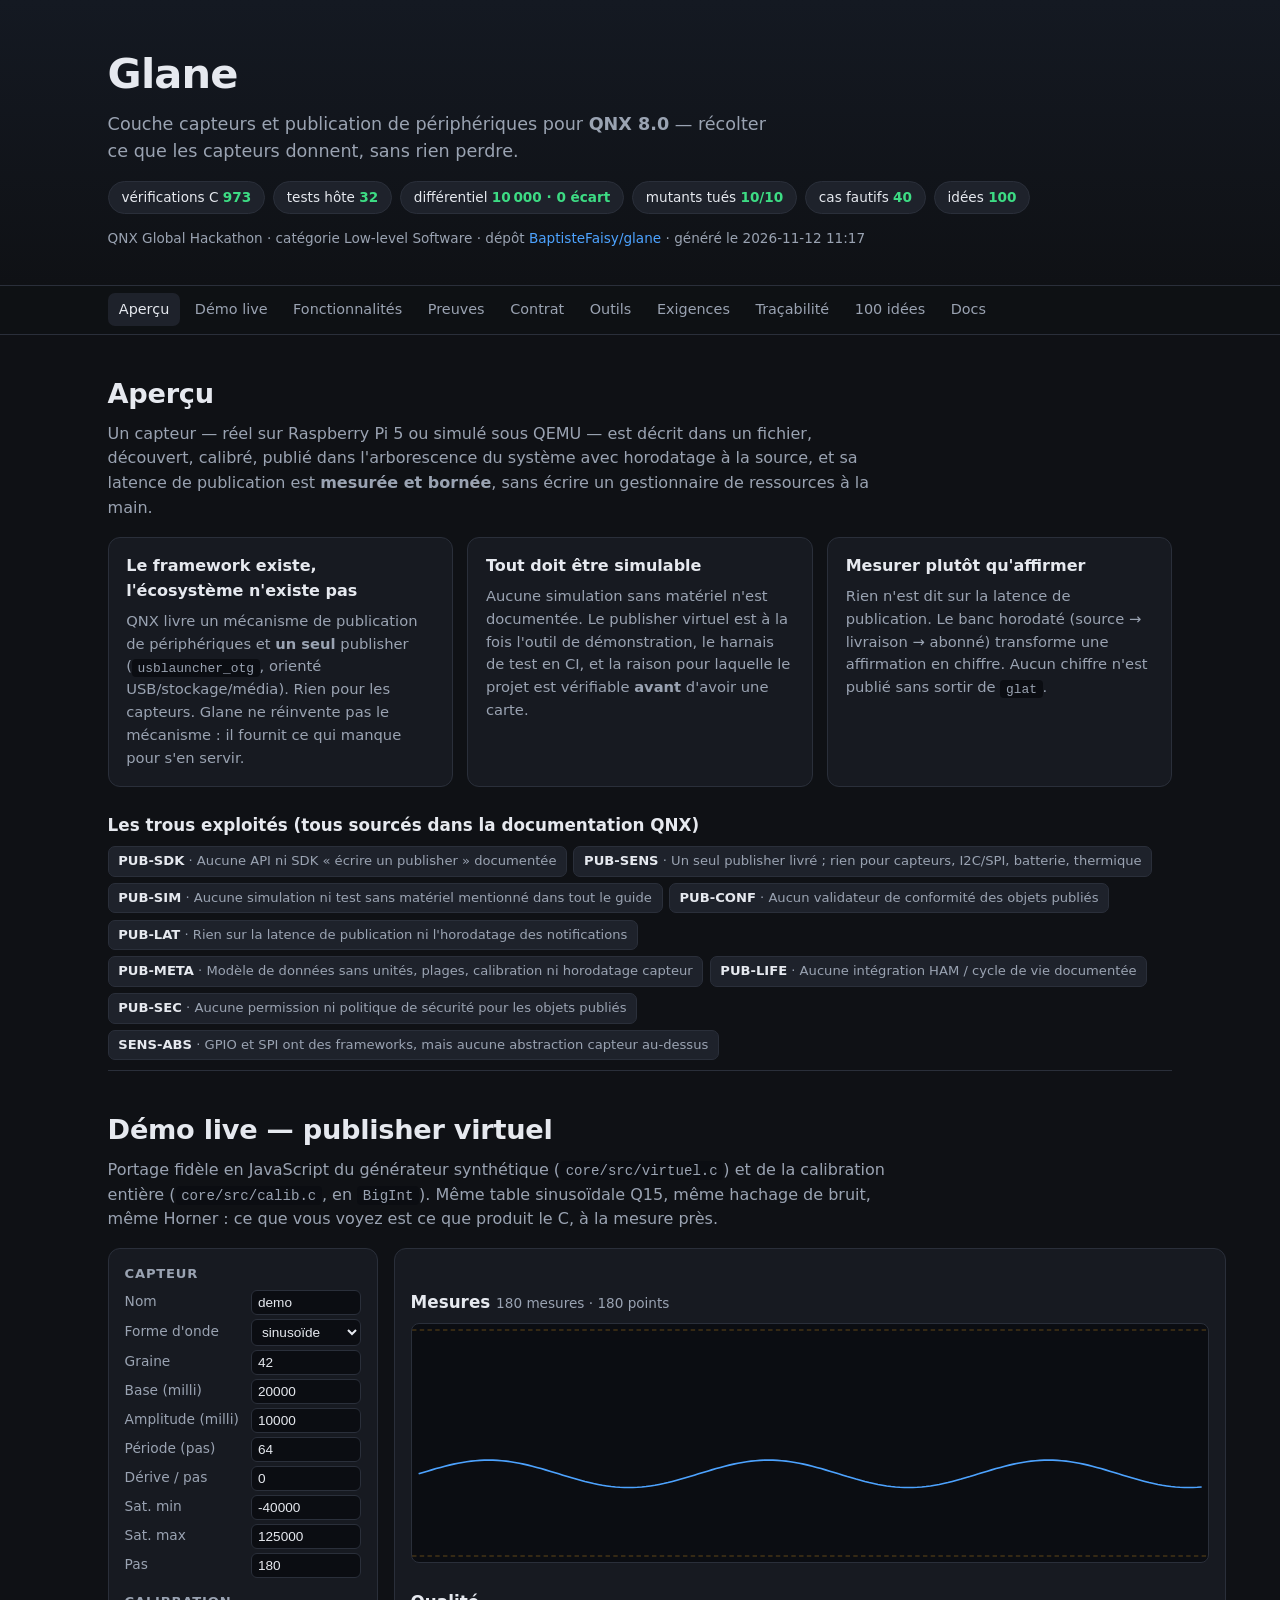
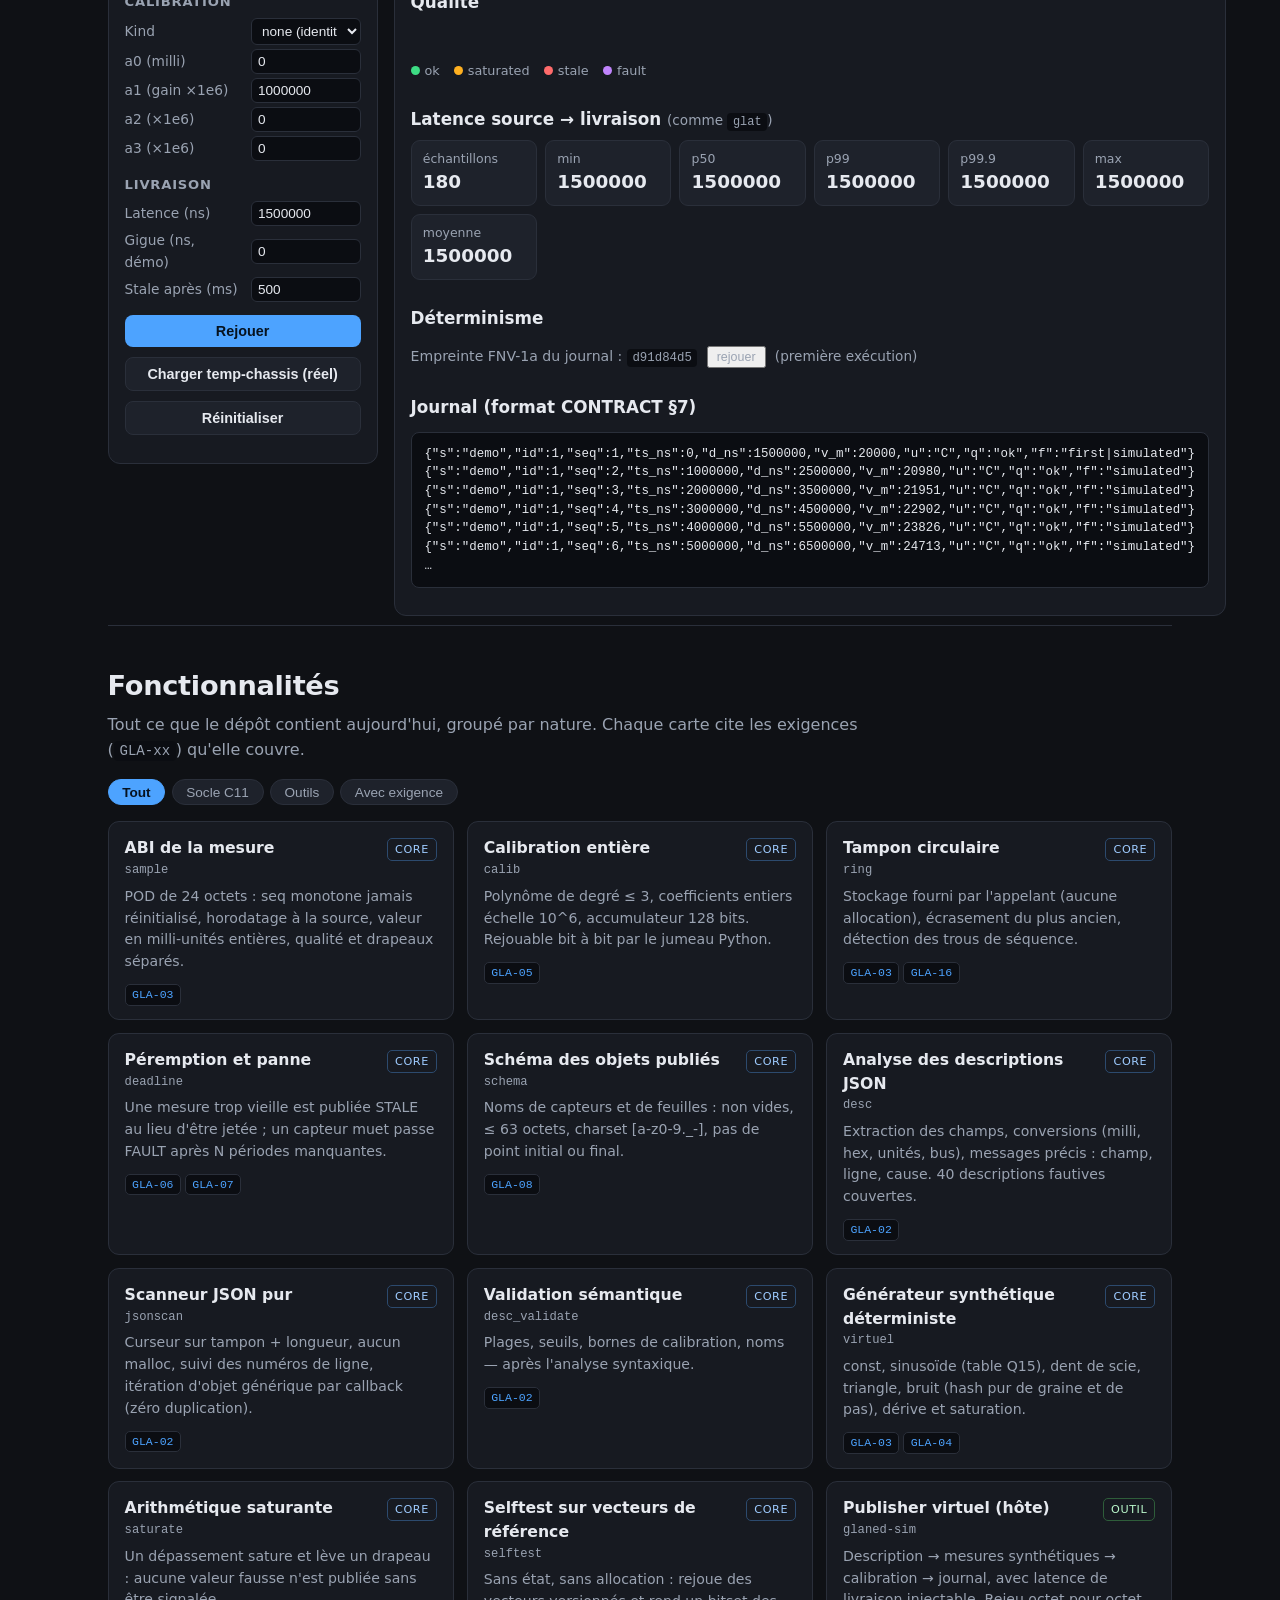
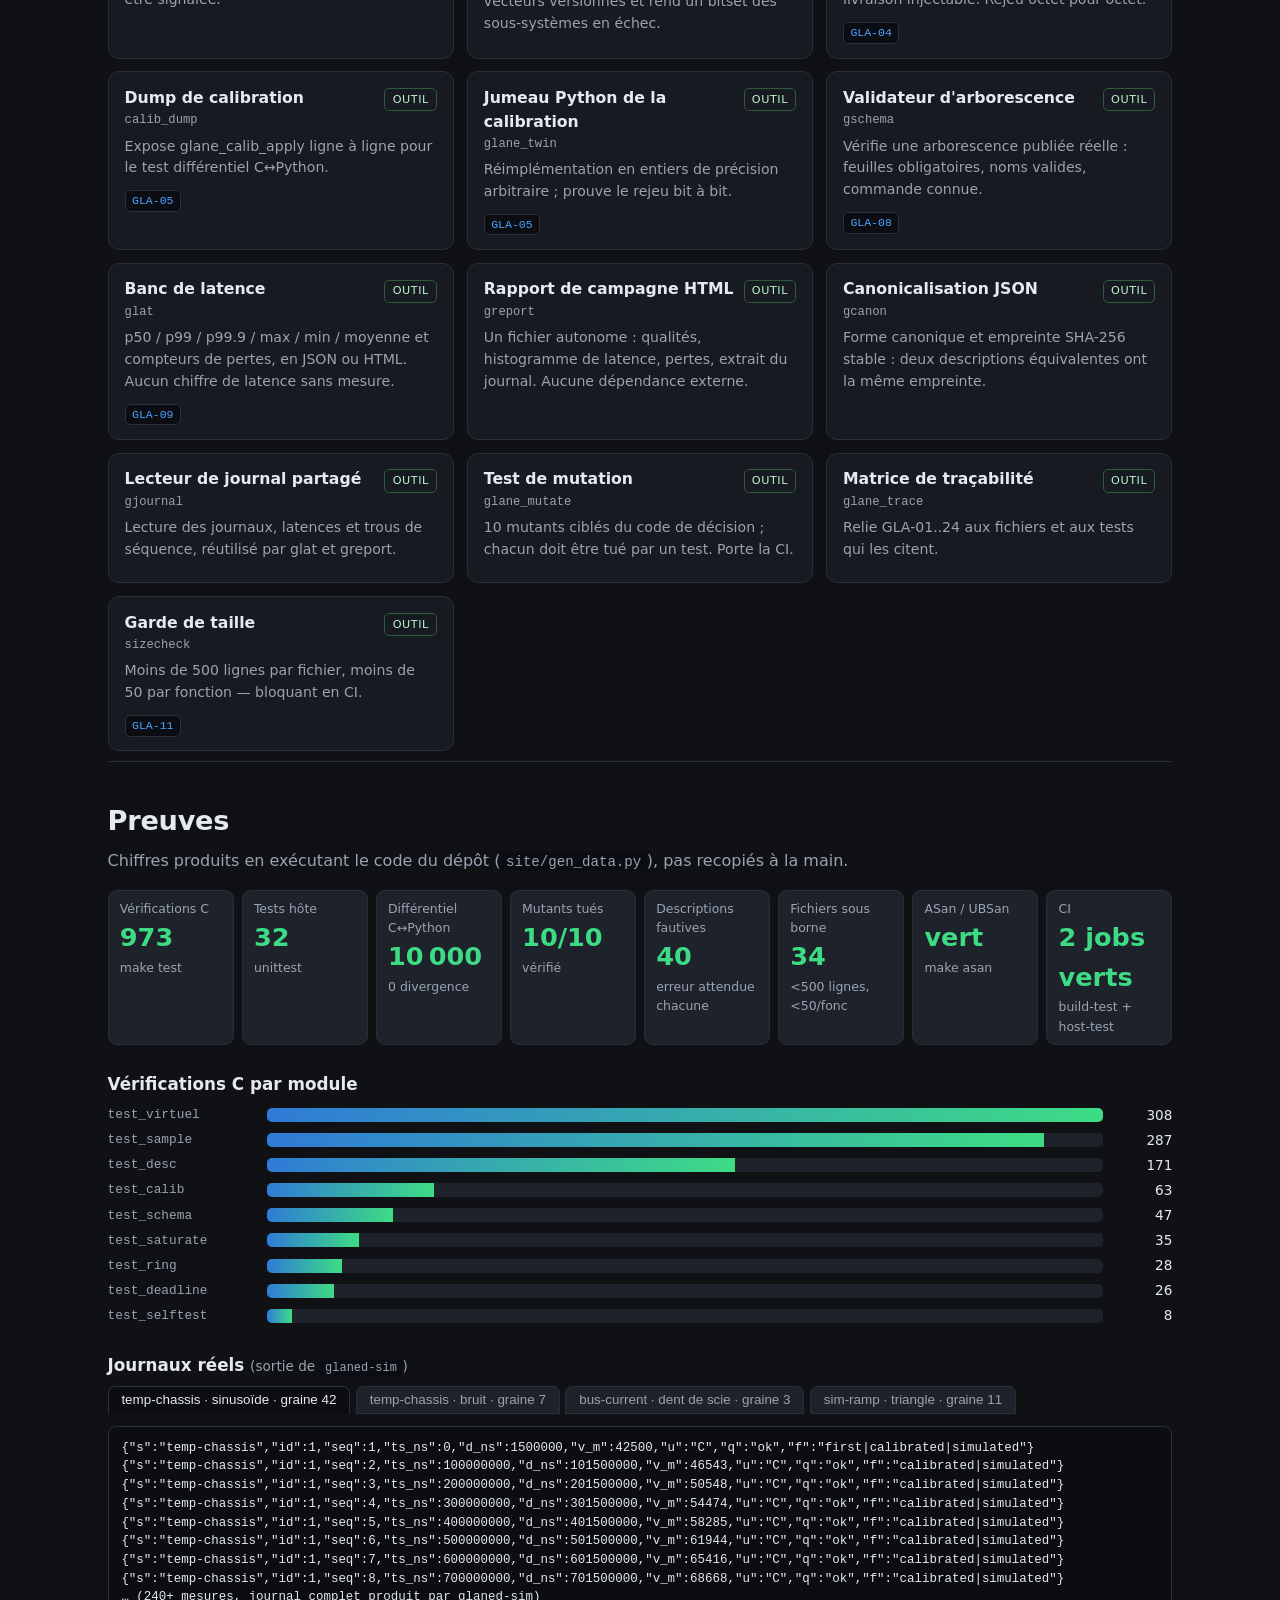
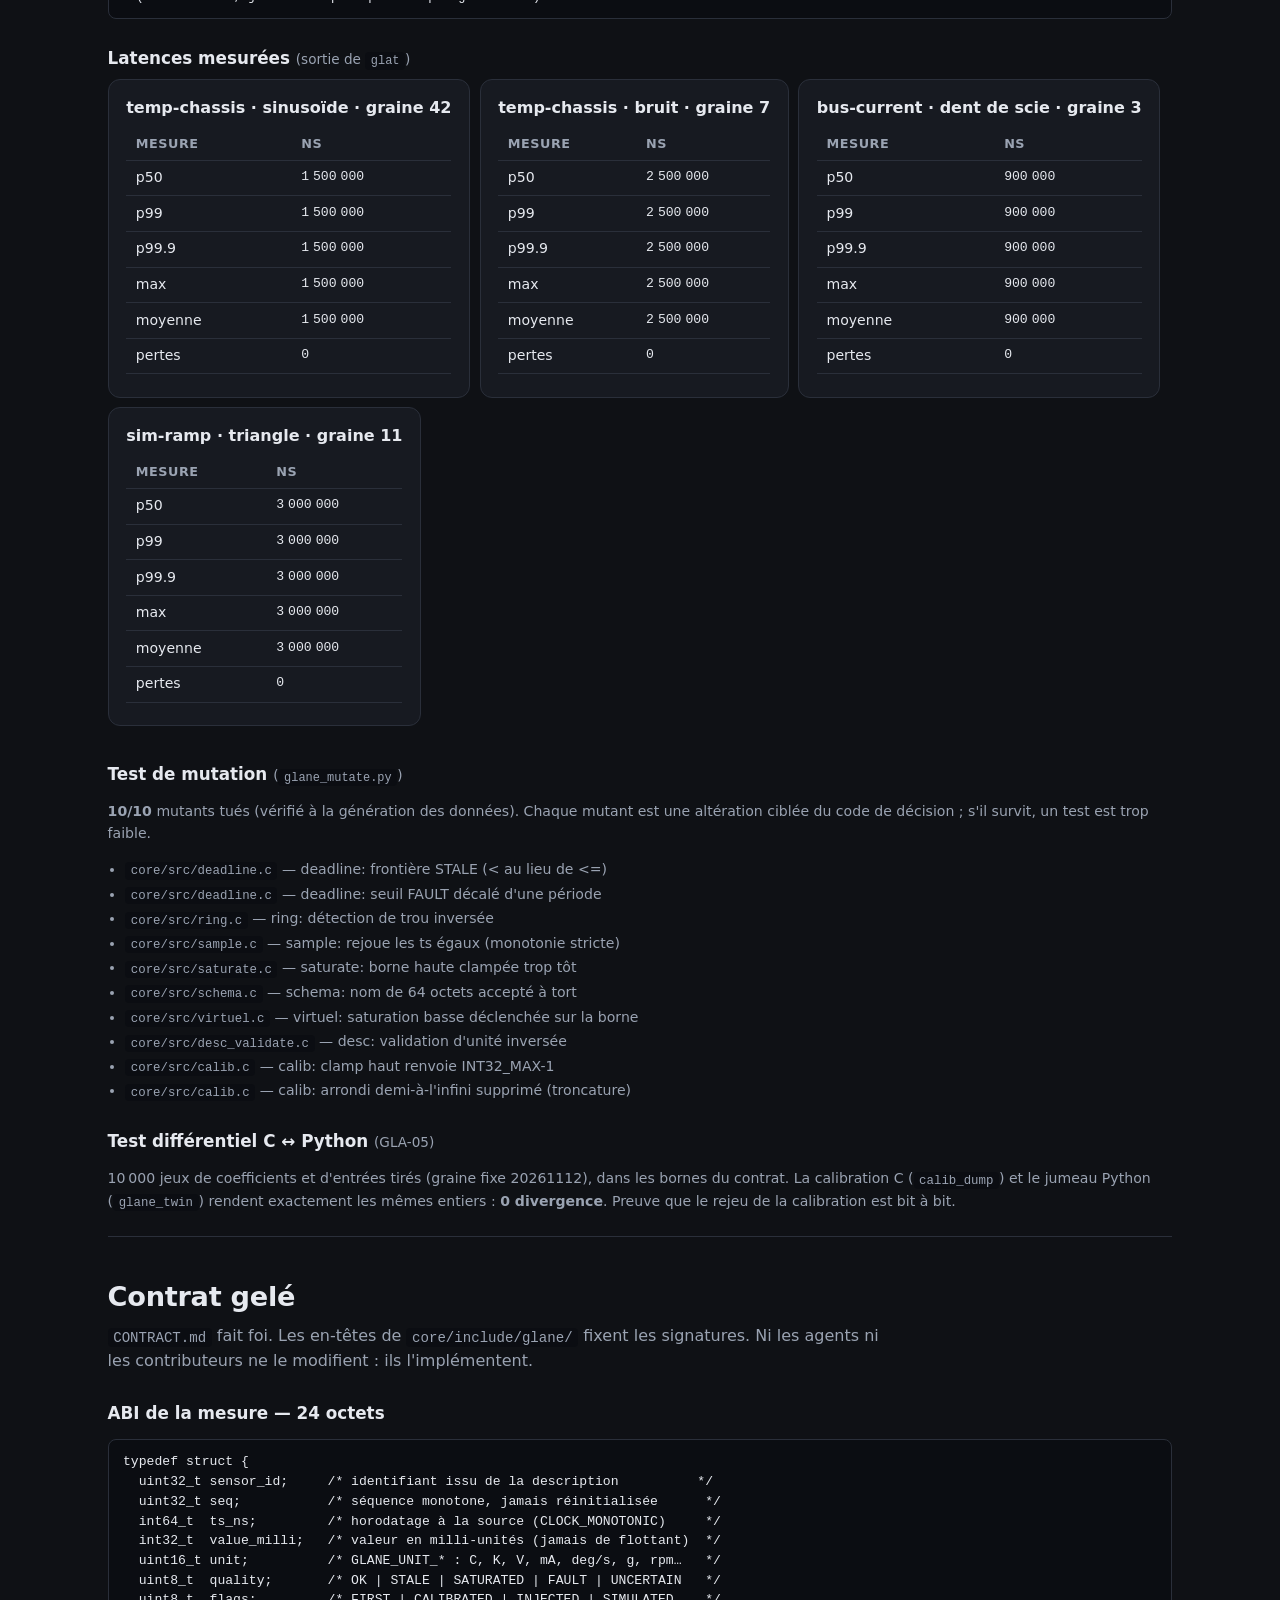
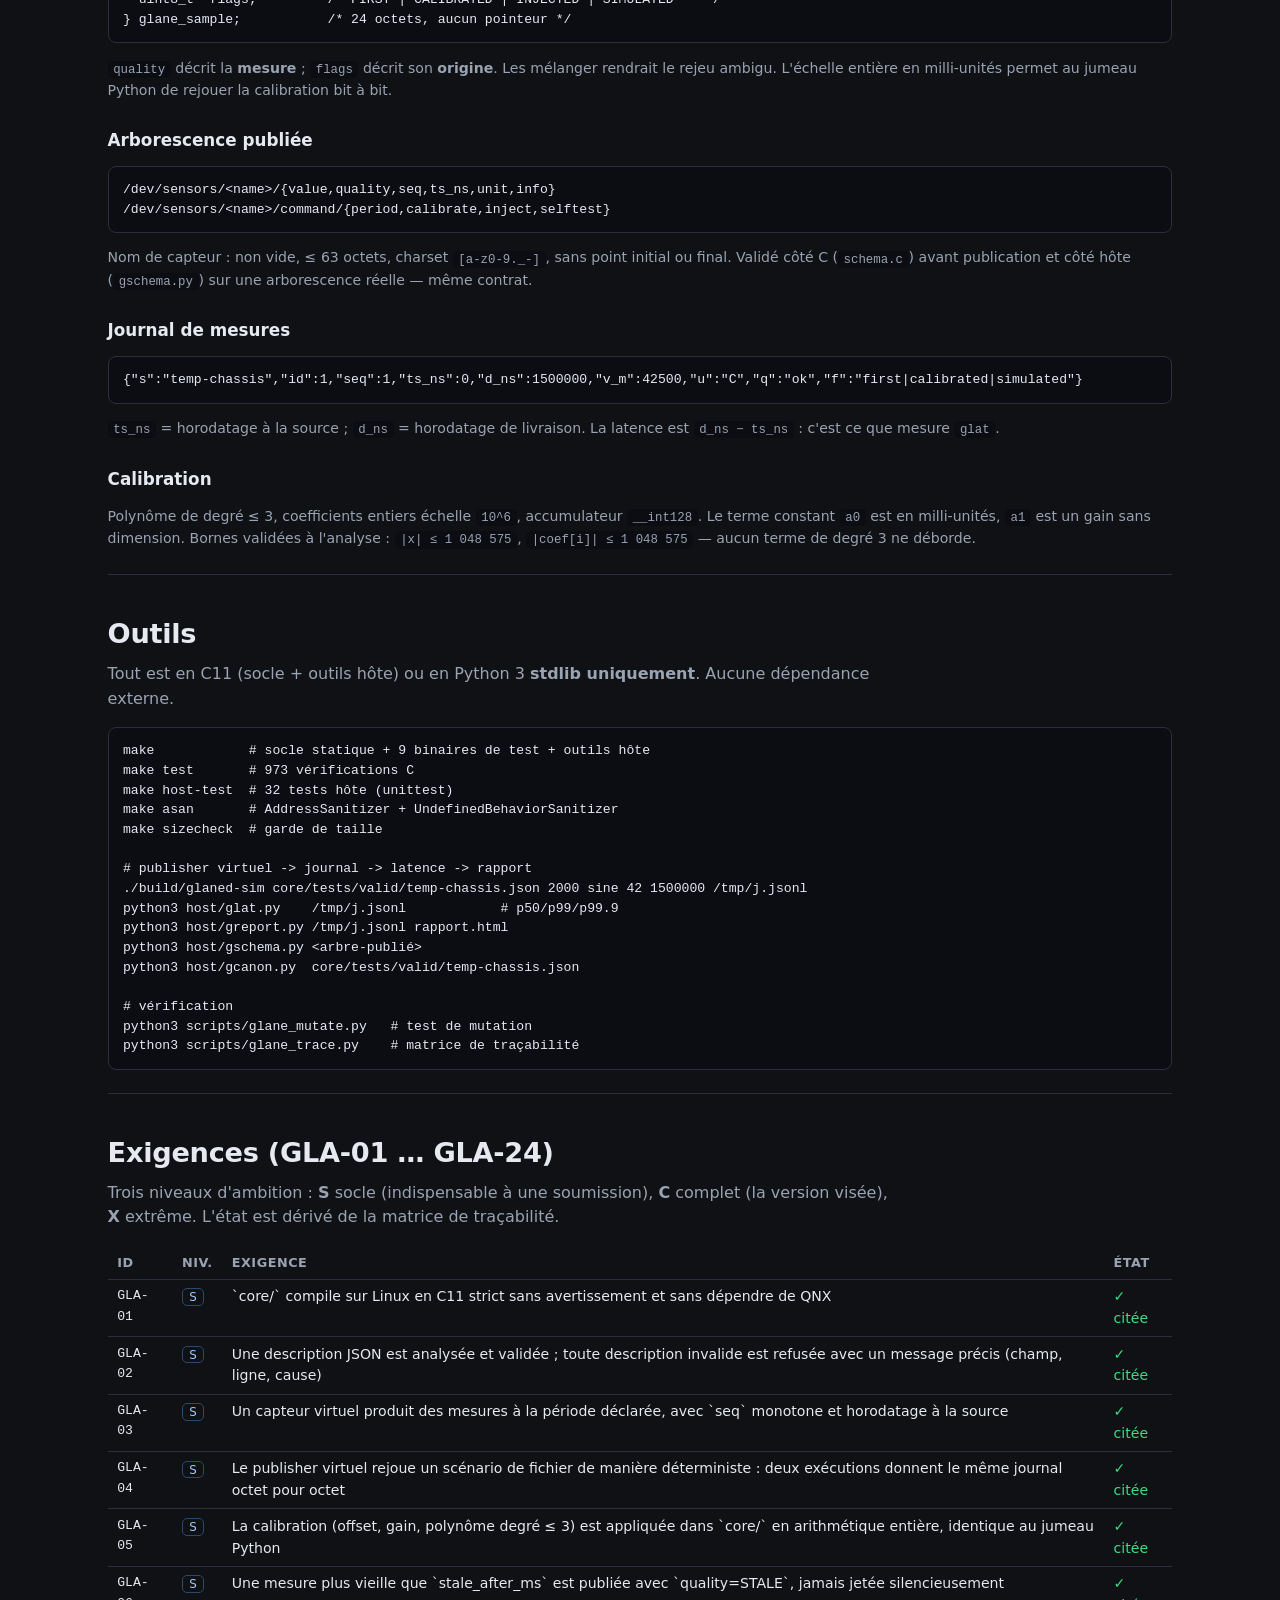
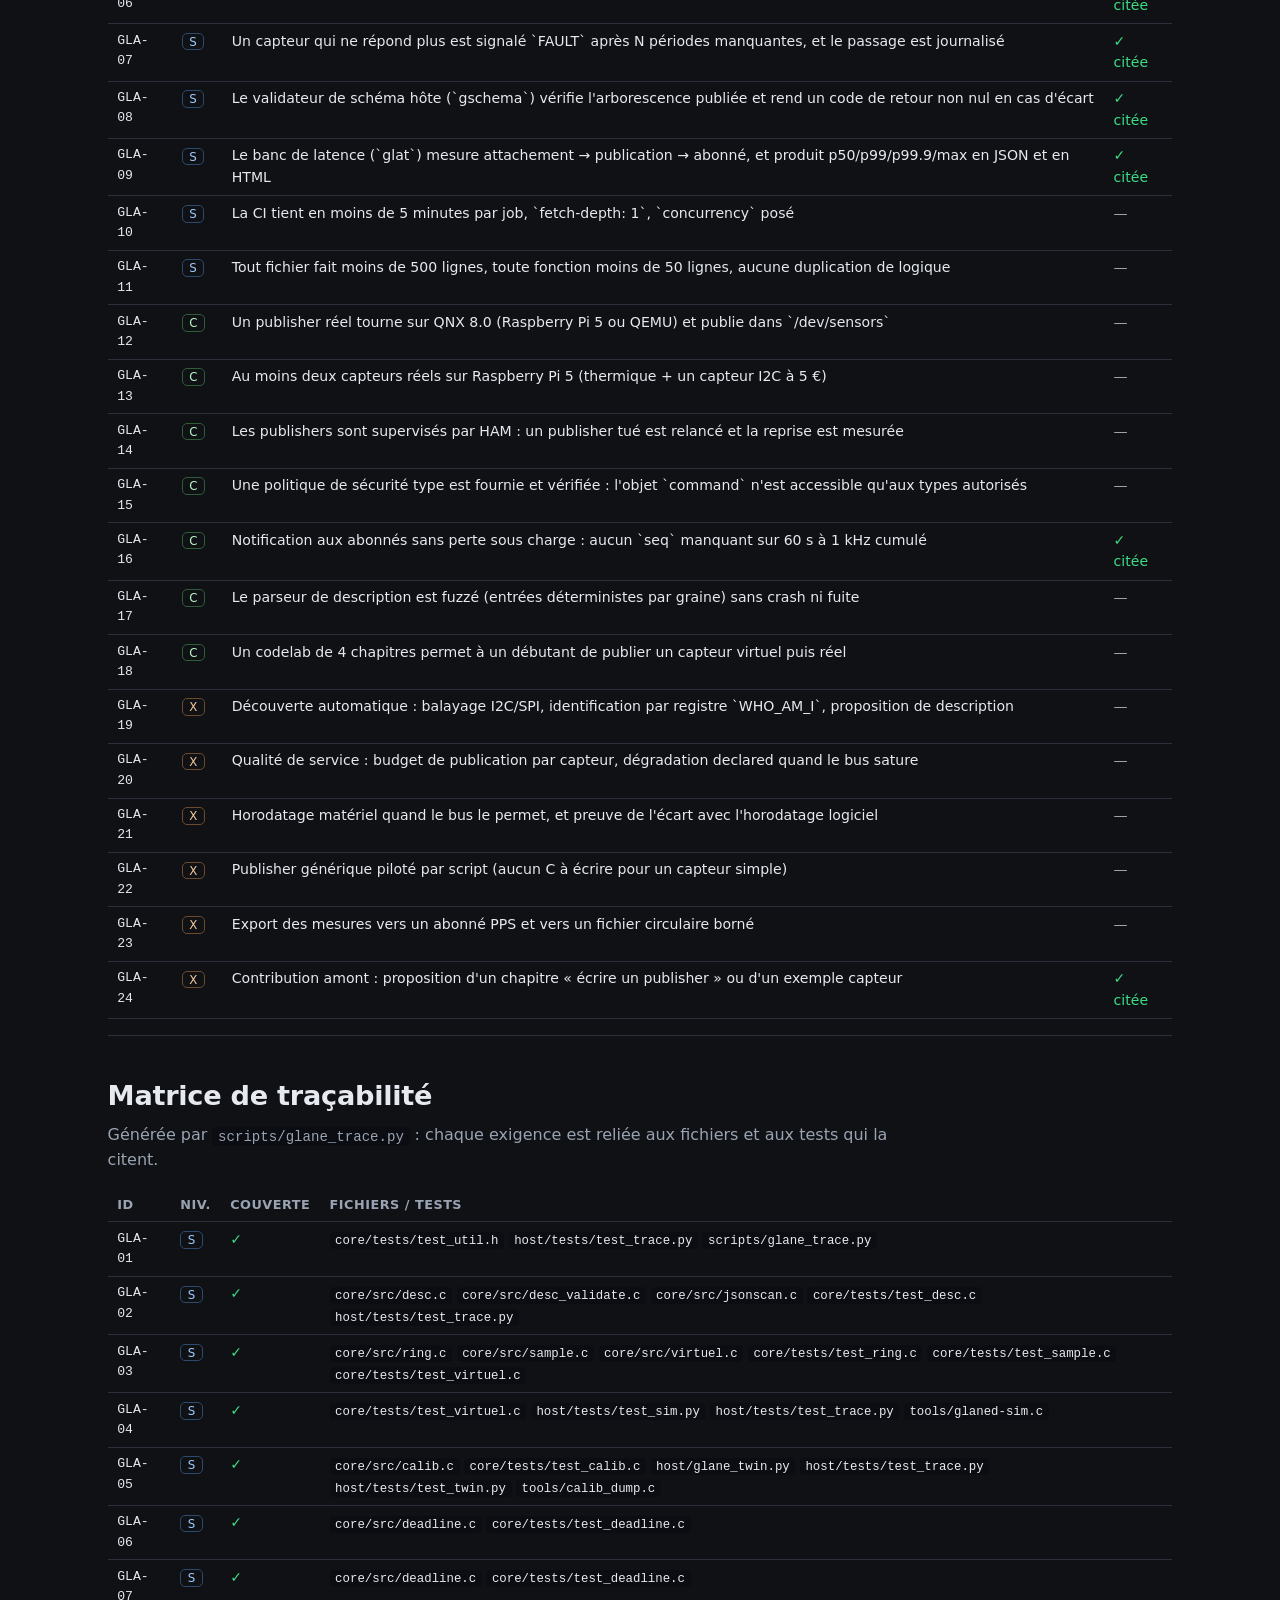
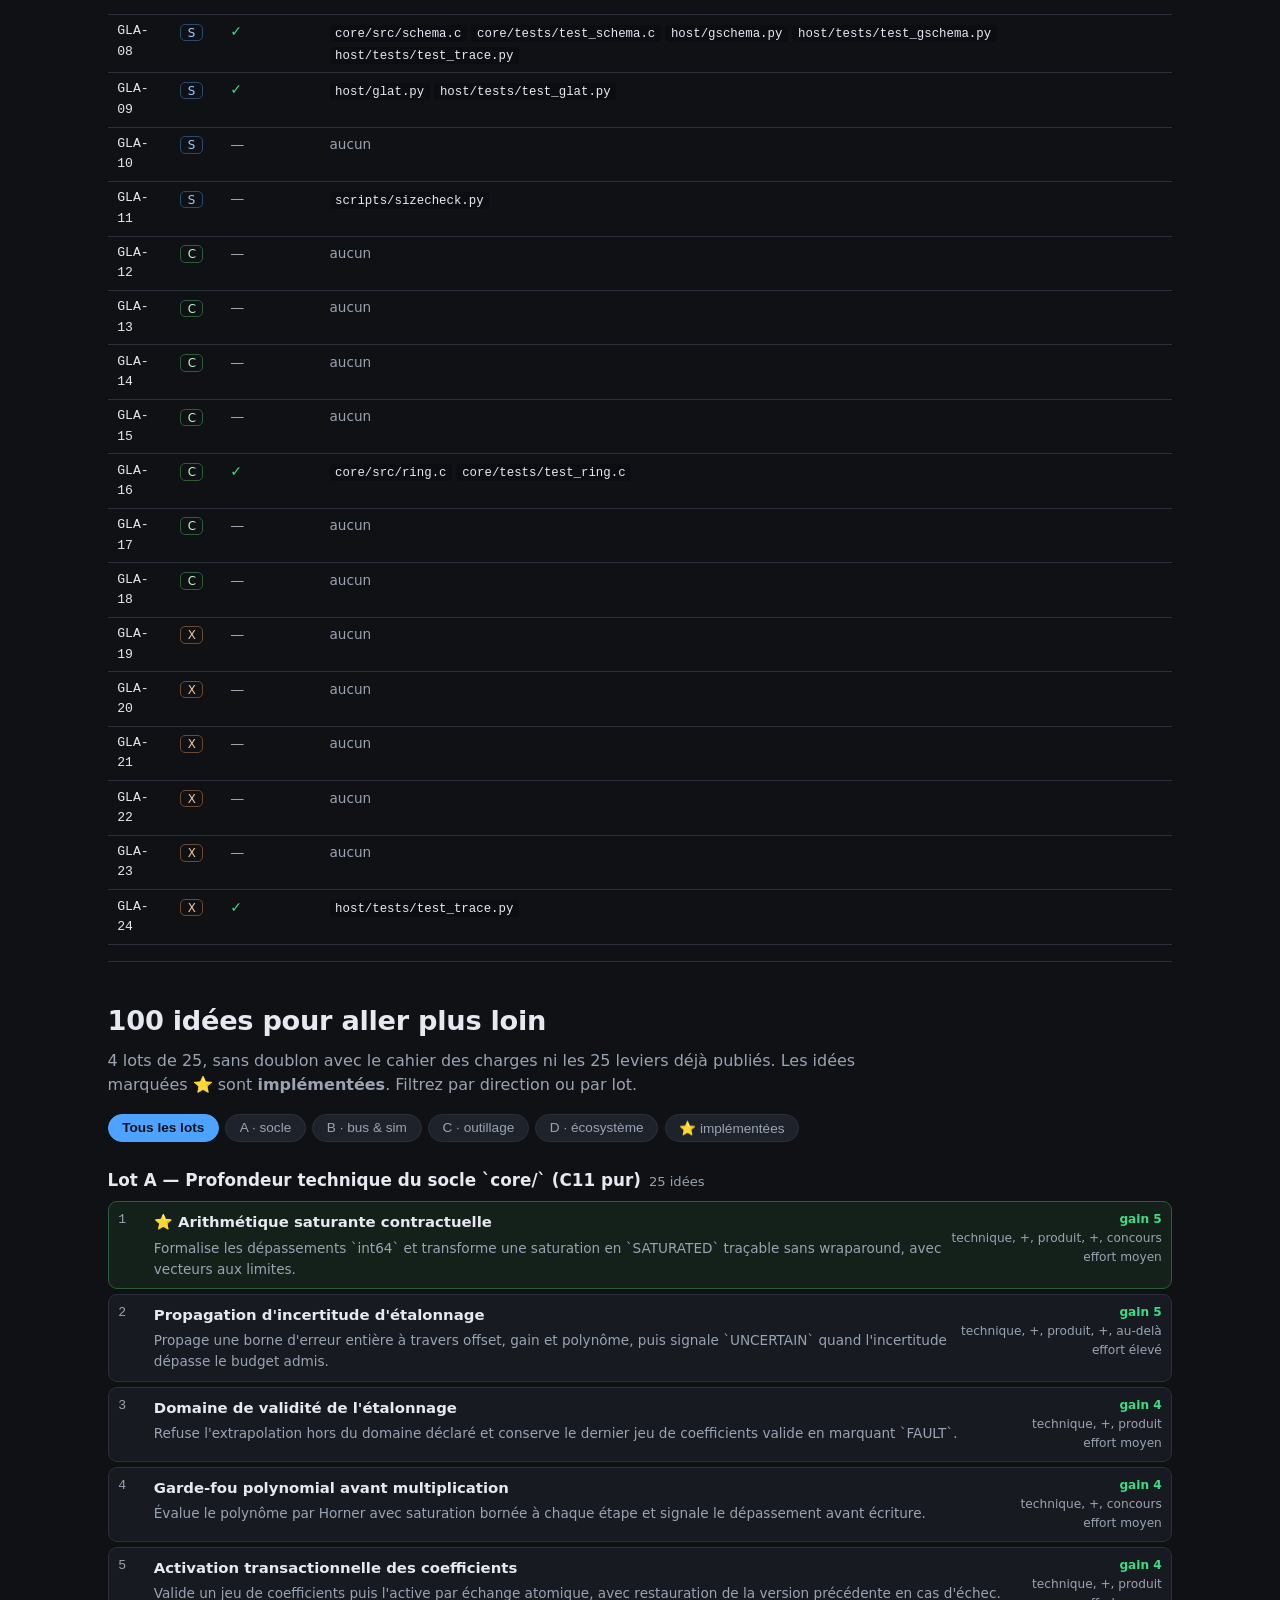
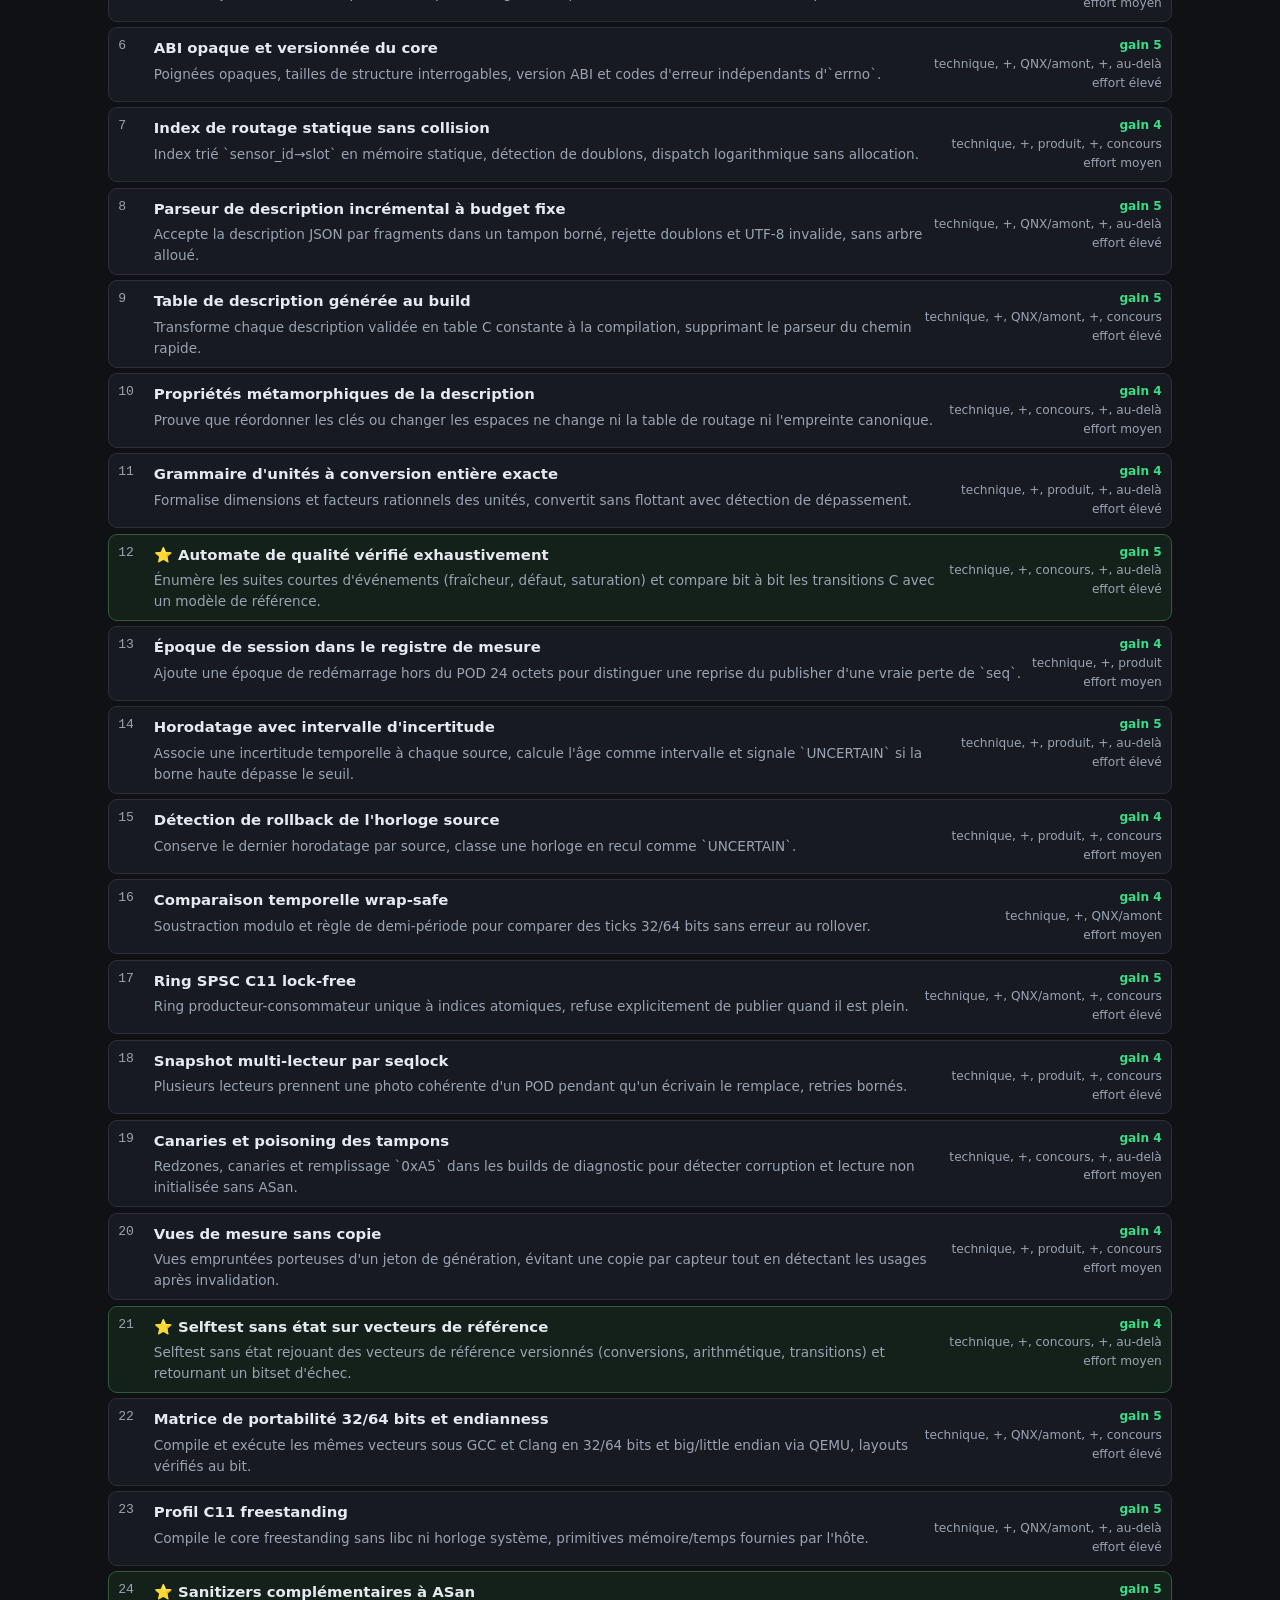
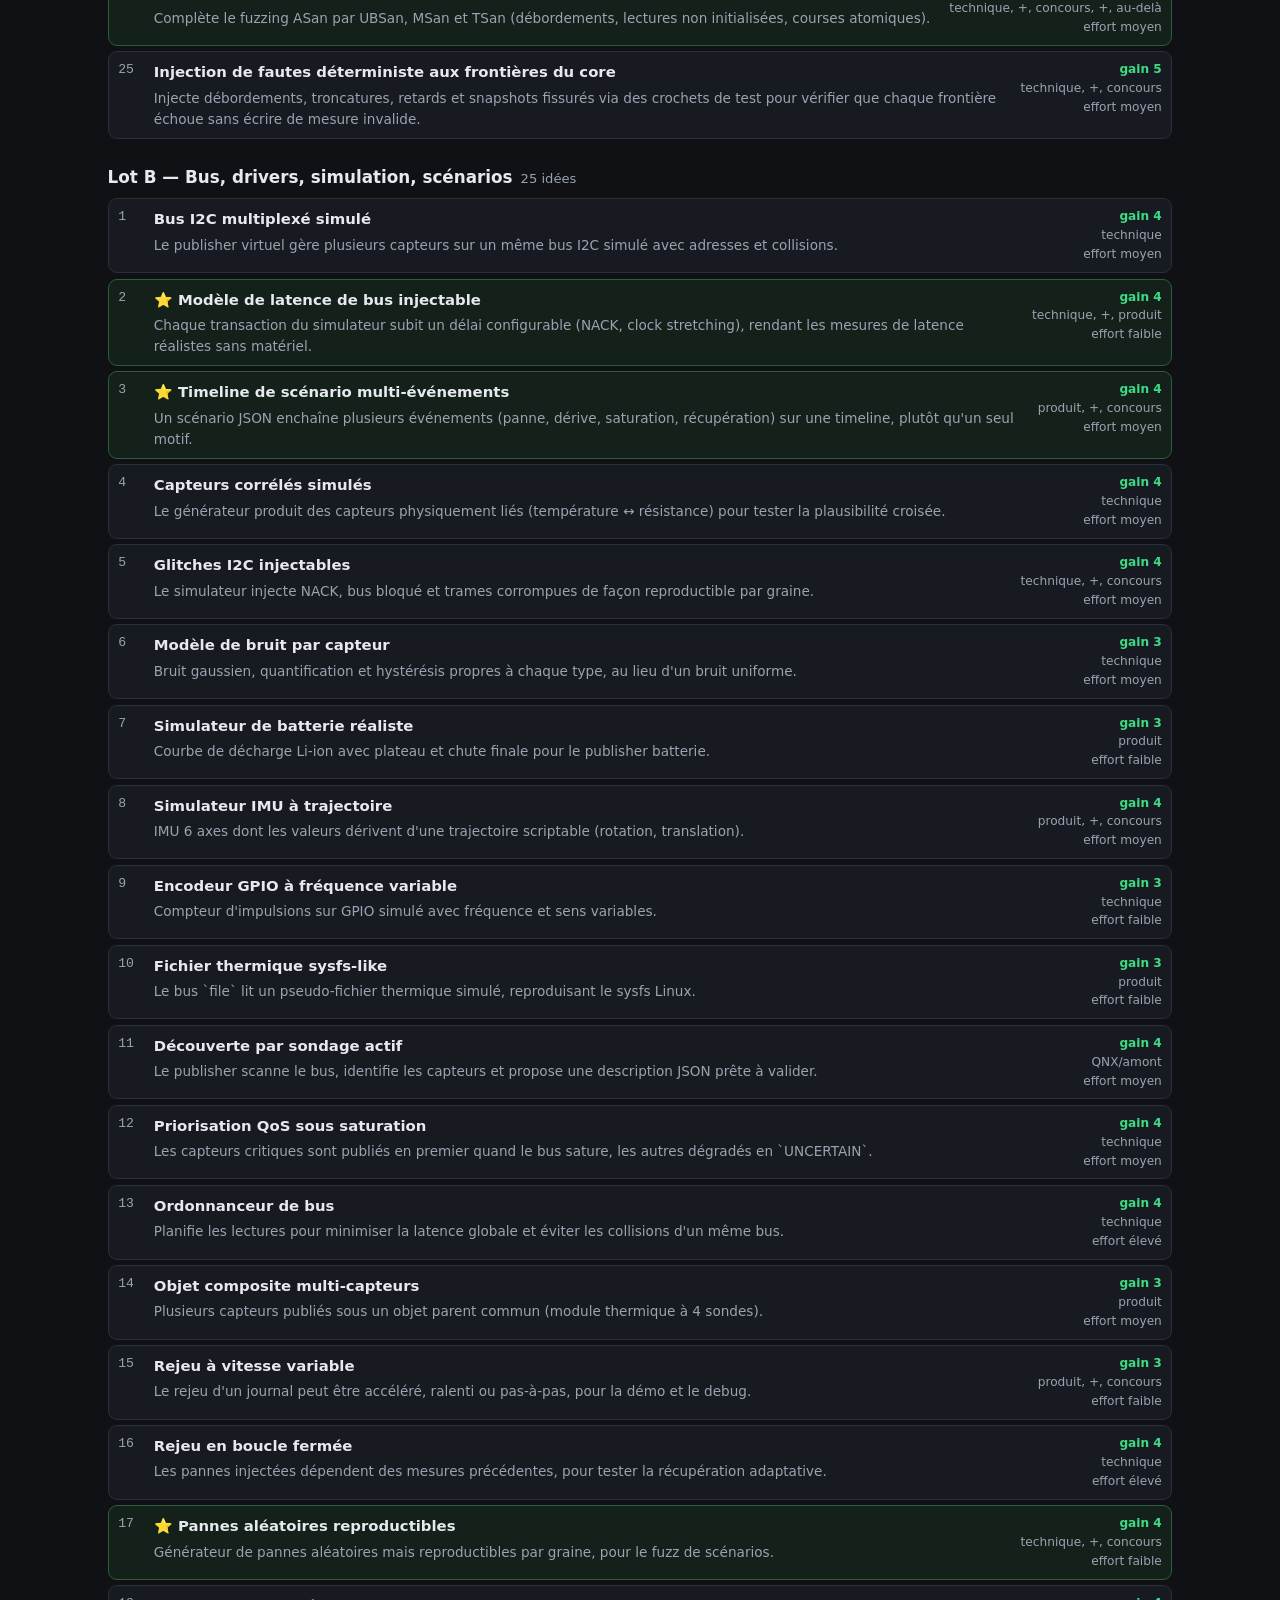
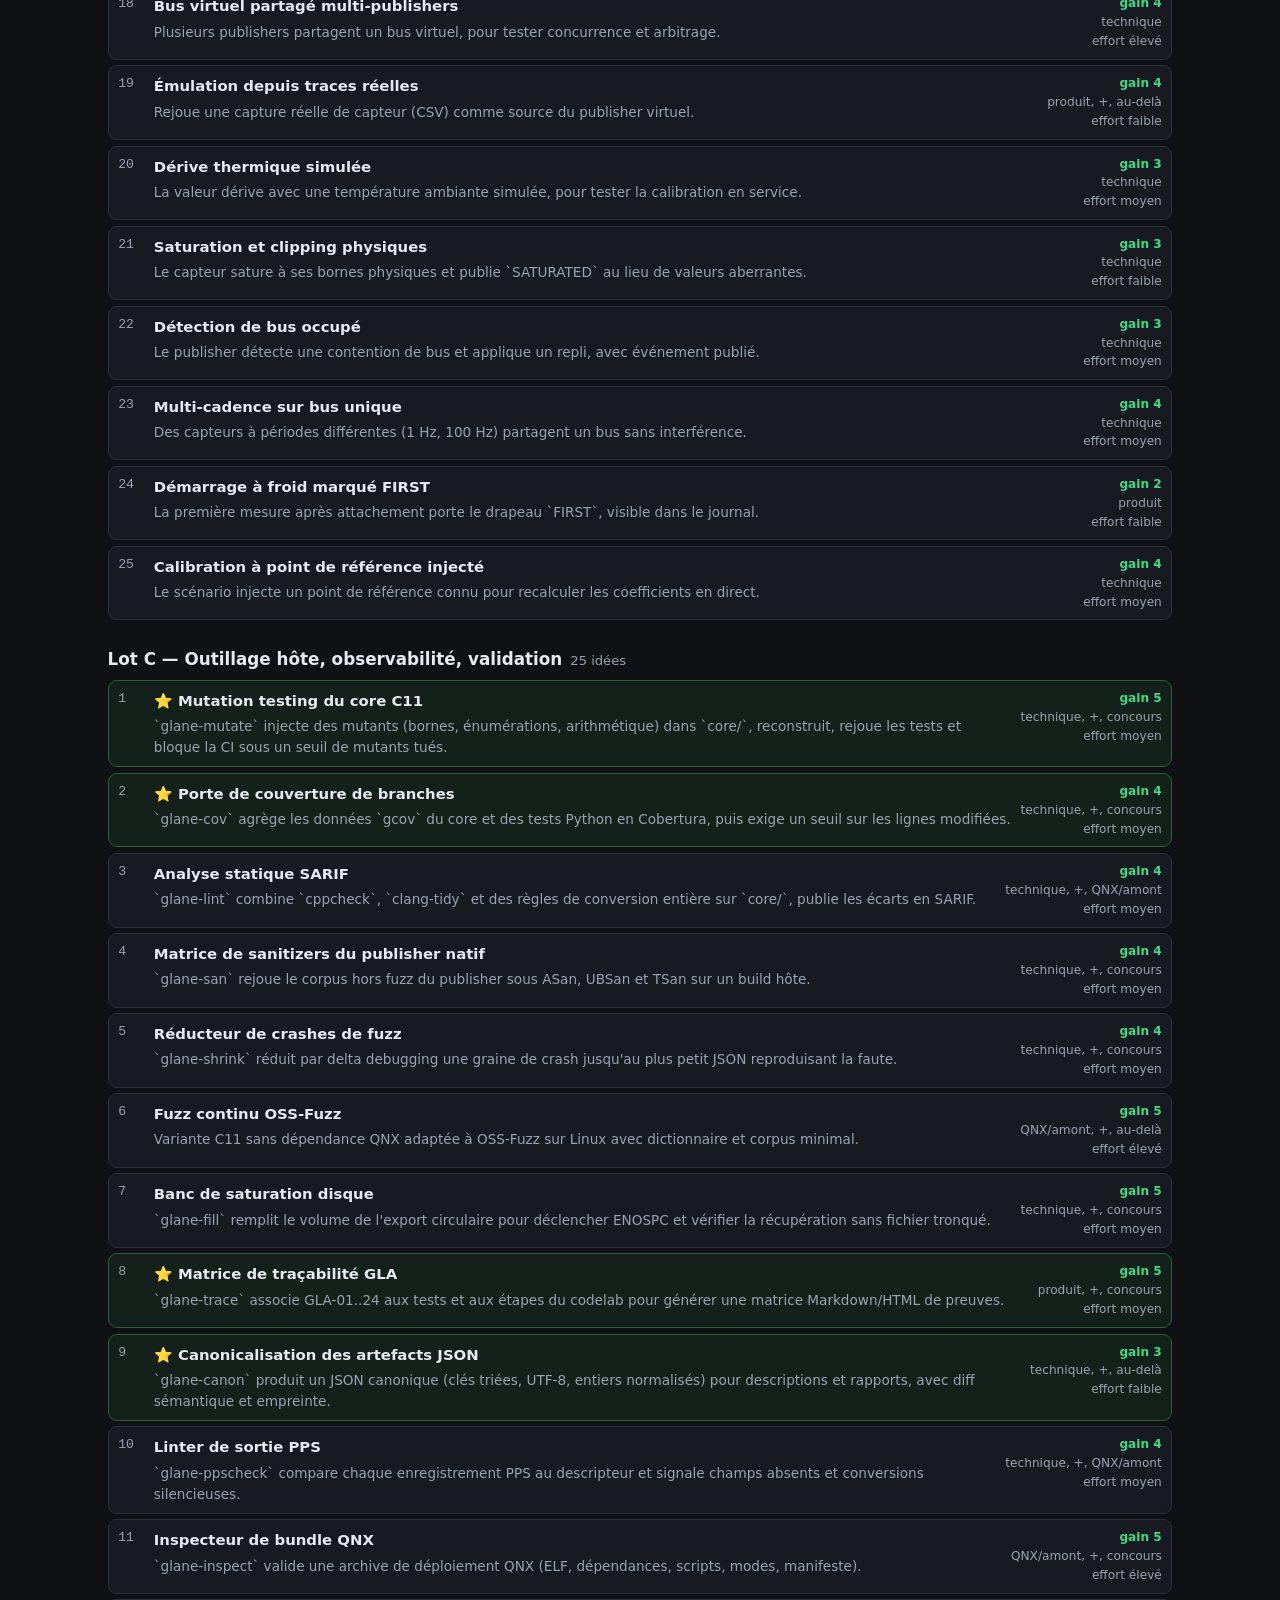
==== index.html @ ed39c39d "site: maj GitHub Pages (preset temp-chassis byte-identique)" ====
<!doctype html>
<html lang="fr">
<head>
<meta charset="utf-8">
<meta name="viewport" content="width=device-width, initial-scale=1">
<title>Glane — couche capteurs pour QNX 8.0</title>
<meta name="description" content="Glane : couche d'abstraction capteurs et publication de périphériques pour QNX 8.0. Toutes les fonctionnalités, mesurées et vérifiées.">
<link rel="stylesheet" href="style.css">
</head>
<body>
<header class="top">
  <div class="wrap">
    <h1>Glane</h1>
    <p class="tagline">Couche capteurs et publication de périphériques pour <strong>QNX 8.0</strong> —
    récolter ce que les capteurs donnent, sans rien perdre.</p>
    <div id="badges" class="badges"></div>
    <p class="meta">QNX Global Hackathon · catégorie Low-level Software ·
      dépôt <a href="https://github.com/BaptisteFaisy/glane">BaptisteFaisy/glane</a> ·
      généré le <span id="generated"></span></p>
  </div>
</header>

<nav class="nav" id="nav">
  <div class="wrap">
    <a href="#apercu">Aperçu</a>
    <a href="#demo">Démo live</a>
    <a href="#features">Fonctionnalités</a>
    <a href="#preuves">Preuves</a>
    <a href="#contrat">Contrat</a>
    <a href="#outils">Outils</a>
    <a href="#exigences">Exigences</a>
    <a href="#trace">Traçabilité</a>
    <a href="#idees">100 idées</a>
    <a href="#docs">Docs</a>
  </div>
</nav>

<main class="wrap">

<!-- ============================ APERÇU ============================ -->
<section id="apercu">
  <h2>Aperçu</h2>
  <p class="lead">Un capteur — réel sur Raspberry Pi 5 ou simulé sous QEMU — est
  décrit dans un fichier, découvert, calibré, publié dans l'arborescence du
  système avec horodatage à la source, et sa latence de publication est
  <strong>mesurée et bornée</strong>, sans écrire un gestionnaire de ressources
  à la main.</p>

  <div class="cols">
    <div class="card">
      <h3>Le framework existe, l'écosystème n'existe pas</h3>
      <p>QNX livre un mécanisme de publication de périphériques et <strong>un
      seul</strong> publisher (<code>usblauncher_otg</code>, orienté
      USB/stockage/média). Rien pour les capteurs. Glane ne réinvente pas le
      mécanisme : il fournit ce qui manque pour s'en servir.</p>
    </div>
    <div class="card">
      <h3>Tout doit être simulable</h3>
      <p>Aucune simulation sans matériel n'est documentée. Le publisher virtuel
      est à la fois l'outil de démonstration, le harnais de test en CI, et la
      raison pour laquelle le projet est vérifiable <strong>avant</strong>
      d'avoir une carte.</p>
    </div>
    <div class="card">
      <h3>Mesurer plutôt qu'affirmer</h3>
      <p>Rien n'est dit sur la latence de publication. Le banc horodaté
      (source → livraison → abonné) transforme une affirmation en chiffre.
      Aucun chiffre n'est publié sans sortir de <code>glat</code>.</p>
    </div>
  </div>

  <h3>Les trous exploités (tous sourcés dans la documentation QNX)</h3>
  <div id="holes" class="tags"></div>
</section>

<!-- ============================ DÉMO LIVE ============================ -->
<section id="demo">
  <h2>Démo live — publisher virtuel</h2>
  <p class="lead">Portage fidèle en JavaScript du générateur synthétique
  (<code>core/src/virtuel.c</code>) et de la calibration entière
  (<code>core/src/calib.c</code>, en <code>BigInt</code>). Même table
  sinusoïdale Q15, même hachage de bruit, même Horner : ce que vous voyez est
  ce que produit le C, à la mesure près.</p>

  <div class="demo-grid">
    <div class="panel controls">
      <h3>Capteur</h3>
      <label>Nom <input id="d-name" type="text" value="demo"></label>
      <label>Forme d'onde
        <select id="d-wf">
          <option value="0">constante</option>
          <option value="1" selected>sinusoïde</option>
          <option value="2">dent de scie</option>
          <option value="3">triangle</option>
          <option value="4">bruit</option>
        </select>
      </label>
      <label>Graine <input id="d-seed" type="number" value="42"></label>
      <label>Base (milli) <input id="d-base" type="number" value="20000"></label>
      <label>Amplitude (milli) <input id="d-amp" type="number" value="10000"></label>
      <label>Période (pas) <input id="d-period" type="number" value="64"></label>
      <label>Dérive / pas <input id="d-drift" type="number" value="0"></label>
      <label>Sat. min <input id="d-satmin" type="number" value="-40000"></label>
      <label>Sat. max <input id="d-satmax" type="number" value="125000"></label>
      <label>Pas <input id="d-steps" type="number" value="180"></label>

      <h3>Calibration</h3>
      <label>Kind
        <select id="d-calib">
          <option value="none">none (identité)</option>
          <option value="poly">poly</option>
        </select>
      </label>
      <label>a0 (milli) <input id="d-c0" type="number" value="0"></label>
      <label>a1 (gain ×1e6) <input id="d-c1" type="number" value="1000000"></label>
      <label>a2 (×1e6) <input id="d-c2" type="number" value="0"></label>
      <label>a3 (×1e6) <input id="d-c3" type="number" value="0"></label>

      <h3>Livraison</h3>
      <label>Latence (ns) <input id="d-lat" type="number" value="1500000"></label>
      <label>Gigue (ns, démo) <input id="d-jit" type="number" value="0"></label>
      <label>Stale après (ms) <input id="d-stale" type="number" value="500"></label>
      <button id="d-run" type="button">Rejouer</button>
      <button id="d-preset" type="button" class="ghost">Charger temp-chassis (réel)</button>
      <button id="d-reset" type="button" class="ghost">Réinitialiser</button>
      <p class="small" id="d-preset-note"></p>
    </div>

    <div class="panel">
      <h3>Mesures <span class="hint" id="d-count"></span></h3>
      <svg id="d-chart" viewBox="0 0 720 240" preserveAspectRatio="none" role="img"
           aria-label="Courbe des mesures"></svg>
      <h3>Qualité</h3>
      <div id="d-quality" class="qstrip" aria-label="Qualité par mesure"></div>
      <div class="legend">
        <span><i class="dot ok"></i>ok</span>
        <span><i class="dot sat"></i>saturated</span>
        <span><i class="dot stale"></i>stale</span>
        <span><i class="dot fault"></i>fault</span>
      </div>
      <h3>Latence source → livraison <span class="hint">(comme <code>glat</code>)</span></h3>
      <div id="d-latency" class="stats"></div>
      <h3>Déterminisme</h3>
      <p class="small">Empreinte FNV-1a du journal :
        <code id="d-fp"></code>
        <button id="d-again" type="button" class="ghost small">rejouer</button>
        <span id="d-fp-verdict"></span></p>
      <h3>Journal (format CONTRACT §7)</h3>
      <pre id="d-journal" class="journal"></pre>
    </div>
  </div>
</section>

<!-- ============================ FONCTIONNALITÉS ============================ -->
<section id="features">
  <h2>Fonctionnalités</h2>
  <p class="lead">Tout ce que le dépôt contient aujourd'hui, groupé par nature.
  Chaque carte cite les exigences (<code>GLA-xx</code>) qu'elle couvre.</p>
  <div class="filter" id="f-filter">
    <button data-kind="all" class="on">Tout</button>
    <button data-kind="core">Socle C11</button>
    <button data-kind="outil">Outils</button>
    <button data-kind="gla">Avec exigence</button>
  </div>
  <div id="features-grid" class="grid"></div>
</section>

<!-- ============================ PREUVES ============================ -->
<section id="preuves">
  <h2>Preuves</h2>
  <p class="lead">Chiffres produits en exécutant le code du dépôt
  (<code>site/gen_data.py</code>), pas recopiés à la main.</p>
  <div id="proofs" class="stats big"></div>

  <h3>Vérifications C par module</h3>
  <div id="checks-bars"></div>

  <h3>Journaux réels <span class="hint">(sortie de <code>glaned-sim</code>)</span></h3>
  <div class="tabs" id="journal-tabs"></div>
  <pre id="journal-body" class="journal"></pre>

  <h3>Latences mesurées <span class="hint">(sortie de <code>glat</code>)</span></h3>
  <div id="glat-tables"></div>

  <h3>Test de mutation <span class="hint">(<code>glane_mutate.py</code>)</span></h3>
  <p class="small" id="mutation-summary"></p>
  <ul id="mutation-list" class="tight"></ul>

  <h3>Test différentiel C ↔ Python <span class="hint">(GLA-05)</span></h3>
  <p class="small" id="diff-summary"></p>
</section>

<!-- ============================ CONTRAT ============================ -->
<section id="contrat">
  <h2>Contrat gelé</h2>
  <p class="lead"><code>CONTRACT.md</code> fait foi. Les en-têtes de
  <code>core/include/glane/</code> fixent les signatures. Ni les agents ni les
  contributeurs ne le modifient : ils l'implémentent.</p>

  <h3>ABI de la mesure — 24 octets</h3>
  <pre class="code">typedef struct {
  uint32_t sensor_id;     /* identifiant issu de la description          */
  uint32_t seq;           /* séquence monotone, jamais réinitialisée      */
  int64_t  ts_ns;         /* horodatage à la source (CLOCK_MONOTONIC)     */
  int32_t  value_milli;   /* valeur en milli-unités (jamais de flottant)  */
  uint16_t unit;          /* GLANE_UNIT_* : C, K, V, mA, deg/s, g, rpm…   */
  uint8_t  quality;       /* OK | STALE | SATURATED | FAULT | UNCERTAIN   */
  uint8_t  flags;         /* FIRST | CALIBRATED | INJECTED | SIMULATED    */
} glane_sample;           /* 24 octets, aucun pointeur */</pre>
  <p class="small"><code>quality</code> décrit la <strong>mesure</strong> ;
  <code>flags</code> décrit son <strong>origine</strong>. Les mélanger rendrait
  le rejeu ambigu. L'échelle entière en milli-unités permet au jumeau Python de
  rejouer la calibration bit à bit.</p>

  <h3>Arborescence publiée</h3>
  <pre class="code">/dev/sensors/&lt;name&gt;/{value,quality,seq,ts_ns,unit,info}
/dev/sensors/&lt;name&gt;/command/{period,calibrate,inject,selftest}</pre>
  <p class="small">Nom de capteur : non vide, ≤ 63 octets, charset
  <code>[a-z0-9._-]</code>, sans point initial ou final. Validé côté C
  (<code>schema.c</code>) avant publication et côté hôte
  (<code>gschema.py</code>) sur une arborescence réelle — même contrat.</p>

  <h3>Journal de mesures</h3>
  <pre class="code" id="contract-journal"></pre>
  <p class="small"><code>ts_ns</code> = horodatage à la source ;
  <code>d_ns</code> = horodatage de livraison. La latence est
  <code>d_ns − ts_ns</code> : c'est ce que mesure <code>glat</code>.</p>

  <h3>Calibration</h3>
  <p class="small">Polynôme de degré ≤ 3, coefficients entiers échelle
  <code>10^6</code>, accumulateur <code>__int128</code>. Le terme constant
  <code>a0</code> est en milli-unités, <code>a1</code> est un gain sans
  dimension. Bornes validées à l'analyse : <code>|x| ≤ 1 048 575</code>,
  <code>|coef[i]| ≤ 1 048 575</code> — aucun terme de degré 3 ne déborde.</p>
</section>

<!-- ============================ OUTILS ============================ -->
<section id="outils">
  <h2>Outils</h2>
  <p class="lead">Tout est en C11 (socle + outils hôte) ou en Python 3
  <strong>stdlib uniquement</strong>. Aucune dépendance externe.</p>
  <div id="tools-usage"></div>
</section>

<!-- ============================ EXIGENCES ============================ -->
<section id="exigences">
  <h2>Exigences (GLA-01 … GLA-24)</h2>
  <p class="lead">Trois niveaux d'ambition : <strong>S</strong> socle
  (indispensable à une soumission), <strong>C</strong> complet (la version
  visée), <strong>X</strong> extrême. L'état est dérivé de la matrice de
  traçabilité.</p>
  <div id="requirements"></div>
</section>

<!-- ============================ TRAÇABILITÉ ============================ -->
<section id="trace">
  <h2>Matrice de traçabilité</h2>
  <p class="lead">Générée par <code>scripts/glane_trace.py</code> : chaque
  exigence est reliée aux fichiers et aux tests qui la citent.</p>
  <div id="trace-matrix"></div>
</section>

<!-- ============================ 100 IDÉES ============================ -->
<section id="idees">
  <h2>100 idées pour aller plus loin</h2>
  <p class="lead">4 lots de 25, sans doublon avec le cahier des charges ni les
  25 leviers déjà publiés. Les idées marquées ⭐ sont
  <strong>implémentées</strong>. Filtrez par direction ou par lot.</p>
  <div class="filter" id="i-filter">
    <button data-lot="all" class="on">Tous les lots</button>
    <button data-lot="A">A · socle</button>
    <button data-lot="B">B · bus &amp; sim</button>
    <button data-lot="C">C · outillage</button>
    <button data-lot="D">D · écosystème</button>
    <button data-lot="star">⭐ implémentées</button>
  </div>
  <div id="ideas-list"></div>
</section>

<!-- ============================ DOCS ============================ -->
<section id="docs">
  <h2>Documentation</h2>
  <div class="cols" id="docs-links"></div>
</section>

</main>

<footer class="wrap">
  <p>Glane — Copyright 2026 Baptiste Faisy · Licence
  <a href="https://github.com/BaptisteFaisy/glane/blob/main/LICENSE">Apache-2.0</a> ·
  <a href="https://github.com/BaptisteFaisy/glane">dépôt</a> ·
  <a href="https://github.com/BaptisteFaisy/glane/actions">CI</a></p>
  <p class="small">Cette page ne charge aucune ressource externe : pas de CDN,
  pas de police tierce, pas de mesure d'audience.</p>
</footer>

<script src="data.js"></script>
<script src="demo.js"></script>
<script src="app.js"></script>
</body>
</html>
---- style.css ----
/* Glane — feuille de style du site. Aucune ressource externe. */
:root {
  --bg: #0f1115;
  --panel: #171a21;
  --panel2: #1e222b;
  --ink: #e6e9ef;
  --muted: #9aa3b2;
  --line: #2a2f3a;
  --accent: #4da3ff;
  --ok: #3ddc84;
  --sat: #ffb020;
  --stale: #ff6b6b;
  --fault: #c084fc;
  --code: #0b0d12;
}
* { box-sizing: border-box; }
html { scroll-behavior: smooth; scroll-padding-top: 4.5rem; }
body {
  margin: 0; background: var(--bg); color: var(--ink);
  font: 16px/1.55 system-ui, -apple-system, "Segoe UI", Roboto, sans-serif;
}
.wrap { max-width: 1100px; margin: 0 auto; padding: 0 1.1rem; }
a { color: var(--accent); text-decoration: none; }
a:hover { text-decoration: underline; }
code, pre { font-family: ui-monospace, "SF Mono", "Cascadia Code", Menlo, Consolas, monospace; }
code { background: var(--code); padding: .1rem .35rem; border-radius: 4px; font-size: .88em; }

/* ---------- en-tête ---------- */
.top { padding: 2.6rem 0 1.4rem; border-bottom: 1px solid var(--line);
  background: linear-gradient(180deg, #141922, var(--bg)); }
.top h1 { margin: 0; font-size: 2.6rem; letter-spacing: -.02em; }
.tagline { color: var(--muted); font-size: 1.1rem; margin: .3rem 0 1rem; max-width: 60ch; }
.badges { display: flex; flex-wrap: wrap; gap: .5rem; margin: .6rem 0; }
.badge { background: var(--panel2); border: 1px solid var(--line); border-radius: 999px;
  padding: .3rem .8rem; font-size: .85rem; }
.badge b { color: var(--ok); font-variant-numeric: tabular-nums; }
.meta { color: var(--muted); font-size: .85rem; }

/* ---------- navigation ---------- */
.nav { position: sticky; top: 0; z-index: 10; background: rgba(15,17,21,.94);
  backdrop-filter: blur(6px); border-bottom: 1px solid var(--line); }
.nav .wrap { display: flex; flex-wrap: wrap; gap: .2rem; padding: .45rem 1.1rem; }
.nav a { color: var(--muted); padding: .35rem .7rem; border-radius: 7px; font-size: .9rem; }
.nav a:hover { color: var(--ink); background: var(--panel2); text-decoration: none; }
.nav a.active { color: var(--ink); background: var(--panel2); }

/* ---------- sections ---------- */
section { padding: 2.4rem 0 .6rem; border-bottom: 1px solid var(--line); }
section h2 { font-size: 1.7rem; margin: 0 0 .4rem; letter-spacing: -.01em; }
section h3 { font-size: 1.05rem; margin: 1.6rem 0 .5rem; color: var(--ink); }
.lead { color: var(--muted); max-width: 78ch; margin: .2rem 0 1rem; }
.small { color: var(--muted); font-size: .88rem; }
.hint { color: var(--muted); font-weight: 400; font-size: .85rem; }

.cols { display: grid; grid-template-columns: repeat(auto-fit, minmax(260px, 1fr)); gap: .9rem; }
.card { background: var(--panel); border: 1px solid var(--line); border-radius: 12px; padding: 1rem 1.1rem; }
.card h3 { margin: 0 0 .4rem; font-size: 1rem; }
.card p { margin: 0; color: var(--muted); font-size: .92rem; }

.tags { display: flex; flex-wrap: wrap; gap: .4rem; }
.tag { background: var(--panel2); border: 1px solid var(--line); border-radius: 7px;
  padding: .25rem .6rem; font-size: .82rem; color: var(--muted); }
.tag b { color: var(--ink); }

/* ---------- démo ---------- */
.demo-grid { display: grid; grid-template-columns: 270px 1fr; gap: 1rem; align-items: start; }
.panel { background: var(--panel); border: 1px solid var(--line); border-radius: 12px; padding: .9rem 1rem; }
.controls h3 { margin: .9rem 0 .35rem; font-size: .82rem; text-transform: uppercase;
  letter-spacing: .06em; color: var(--muted); }
.controls h3:first-child { margin-top: 0; }
.controls label { display: flex; justify-content: space-between; align-items: center;
  gap: .5rem; font-size: .86rem; margin: .25rem 0; color: var(--muted); }
.controls input, .controls select { width: 110px; background: var(--code); color: var(--ink);
  border: 1px solid var(--line); border-radius: 6px; padding: .25rem .4rem; font-size: .85rem; }
.controls button { width: 100%; margin-top: .6rem; background: var(--accent); color: #06121f;
  border: 0; border-radius: 8px; padding: .5rem; font-weight: 600; cursor: pointer; font-size: .9rem; }
.controls button.ghost { background: var(--panel2); color: var(--ink); border: 1px solid var(--line); }
.controls button:hover { filter: brightness(1.08); }

#d-chart { width: 100%; height: 240px; background: var(--code); border: 1px solid var(--line);
  border-radius: 8px; display: block; }
.qstrip { display: flex; flex-wrap: wrap; gap: 1px; margin: .3rem 0; }
.qstrip i { width: 7px; height: 16px; border-radius: 2px; display: block; }
.legend { display: flex; gap: .9rem; font-size: .8rem; color: var(--muted); margin-bottom: .4rem; }
.dot { width: 9px; height: 9px; border-radius: 50%; display: inline-block; margin-right: .3rem; }
.dot.ok { background: var(--ok); } .dot.sat { background: var(--sat); }
.dot.stale { background: var(--stale); } .dot.fault { background: var(--fault); }

.stats { display: grid; grid-template-columns: repeat(auto-fit, minmax(120px, 1fr)); gap: .5rem; }
.stat { background: var(--panel2); border: 1px solid var(--line); border-radius: 9px; padding: .5rem .7rem; }
.stat .k { color: var(--muted); font-size: .78rem; }
.stat .v { font-size: 1.15rem; font-variant-numeric: tabular-nums; font-weight: 600; }
.stats.big .stat .v { font-size: 1.6rem; color: var(--ok); }

.journal { background: var(--code); border: 1px solid var(--line); border-radius: 8px;
  padding: .7rem .8rem; overflow-x: auto; font-size: .78rem; line-height: 1.5; max-height: 220px; }
pre.code { background: var(--code); border: 1px solid var(--line); border-radius: 8px;
  padding: .8rem .9rem; overflow-x: auto; font-size: .82rem; line-height: 1.5; }
button.small { width: auto; padding: .15rem .5rem; font-size: .78rem; margin: 0 .3rem; }

/* ---------- grille de fonctionnalités ---------- */
.filter { display: flex; flex-wrap: wrap; gap: .4rem; margin: .6rem 0 1rem; }
.filter button { background: var(--panel2); color: var(--muted); border: 1px solid var(--line);
  border-radius: 999px; padding: .3rem .85rem; cursor: pointer; font-size: .85rem; }
.filter button.on { background: var(--accent); color: #06121f; border-color: var(--accent); font-weight: 600; }
.grid { display: grid; grid-template-columns: repeat(auto-fill, minmax(300px, 1fr)); gap: .8rem; }
.feat { background: var(--panel); border: 1px solid var(--line); border-radius: 11px; padding: .85rem 1rem; }
.feat .head { display: flex; align-items: baseline; justify-content: space-between; gap: .5rem; }
.feat h4 { margin: 0; font-size: .98rem; }
.feat .id { color: var(--muted); font-size: .76rem; font-family: ui-monospace, monospace; }
.feat p { margin: .35rem 0 .5rem; color: var(--muted); font-size: .88rem; }
.kind { font-size: .7rem; text-transform: uppercase; letter-spacing: .05em; border-radius: 5px;
  padding: .12rem .45rem; border: 1px solid var(--line); color: var(--muted); white-space: nowrap; }
.kind.core { color: #9ecbff; border-color: #2c4a6e; }
.kind.outil { color: #b9f6ca; border-color: #2e5d3a; }
.gla { display: inline-block; background: var(--code); border: 1px solid var(--line);
  border-radius: 5px; padding: .05rem .4rem; font-size: .72rem; color: var(--accent);
  font-family: ui-monospace, monospace; margin-right: .25rem; }

/* ---------- barres de vérifications ---------- */
.bar-row { display: grid; grid-template-columns: 150px 1fr 60px; gap: .6rem; align-items: center;
  font-size: .85rem; margin: .25rem 0; }
.bar-row .name { color: var(--muted); font-family: ui-monospace, monospace; font-size: .8rem; }
.bar { background: var(--panel2); border-radius: 5px; height: 14px; overflow: hidden; }
.bar > i { display: block; height: 100%; background: linear-gradient(90deg, #2f7bd6, var(--ok)); }
.bar-row .n { text-align: right; font-variant-numeric: tabular-nums; }

/* ---------- tableaux ---------- */
table { width: 100%; border-collapse: collapse; font-size: .88rem; margin: .4rem 0; }
th, td { text-align: left; padding: .4rem .6rem; border-bottom: 1px solid var(--line); vertical-align: top; }
th { color: var(--muted); font-weight: 600; font-size: .8rem; text-transform: uppercase; letter-spacing: .04em; }
td.mono { font-family: ui-monospace, monospace; font-size: .82rem; }
.pill { border-radius: 5px; padding: .05rem .4rem; font-size: .74rem; border: 1px solid var(--line); }
.pill.S { color: #9ecbff; border-color: #2c4a6e; }
.pill.C { color: #b9f6ca; border-color: #2e5d3a; }
.pill.X { color: #f6c89e; border-color: #6e4a2c; }
.yes { color: var(--ok); } .no { color: var(--muted); }

/* ---------- onglets journaux ---------- */
.tabs { display: flex; flex-wrap: wrap; gap: .35rem; margin: .5rem 0; }
.tabs button { background: var(--panel2); color: var(--muted); border: 1px solid var(--line);
  border-radius: 7px 7px 0 0; padding: .35rem .8rem; cursor: pointer; font-size: .84rem; }
.tabs button.on { background: var(--code); color: var(--ink); border-bottom-color: var(--code); }

/* ---------- idées ---------- */
.lot { margin-bottom: 1.4rem; }
.lot h3 { display: flex; align-items: baseline; gap: .5rem; }
.lot .count { color: var(--muted); font-size: .82rem; font-weight: 400; }
.idea { display: grid; grid-template-columns: 26px 1fr auto; gap: .6rem; padding: .5rem .6rem;
  border: 1px solid var(--line); border-radius: 9px; margin: .35rem 0; background: var(--panel); }
.idea.star { border-color: #2e5d3a; background: #14201a; }
.idea .n { color: var(--muted); font-family: ui-monospace, monospace; font-size: .82rem; }
.idea .body strong { font-size: .93rem; }
.idea .body p { margin: .15rem 0 0; color: var(--muted); font-size: .85rem; }
.idea .meta-r { text-align: right; font-size: .76rem; color: var(--muted); white-space: nowrap; }
.gain { color: var(--ok); font-weight: 600; }
.star-mark { color: var(--ok); }

.tight { margin: .3rem 0; padding-left: 1.1rem; color: var(--muted); font-size: .88rem; }
.tight li { margin: .15rem 0; }

footer { padding: 1.6rem 0 2.4rem; color: var(--muted); font-size: .88rem; }

@media (max-width: 820px) {
  .demo-grid { grid-template-columns: 1fr; }
  .controls input, .controls select { width: 100px; }
}
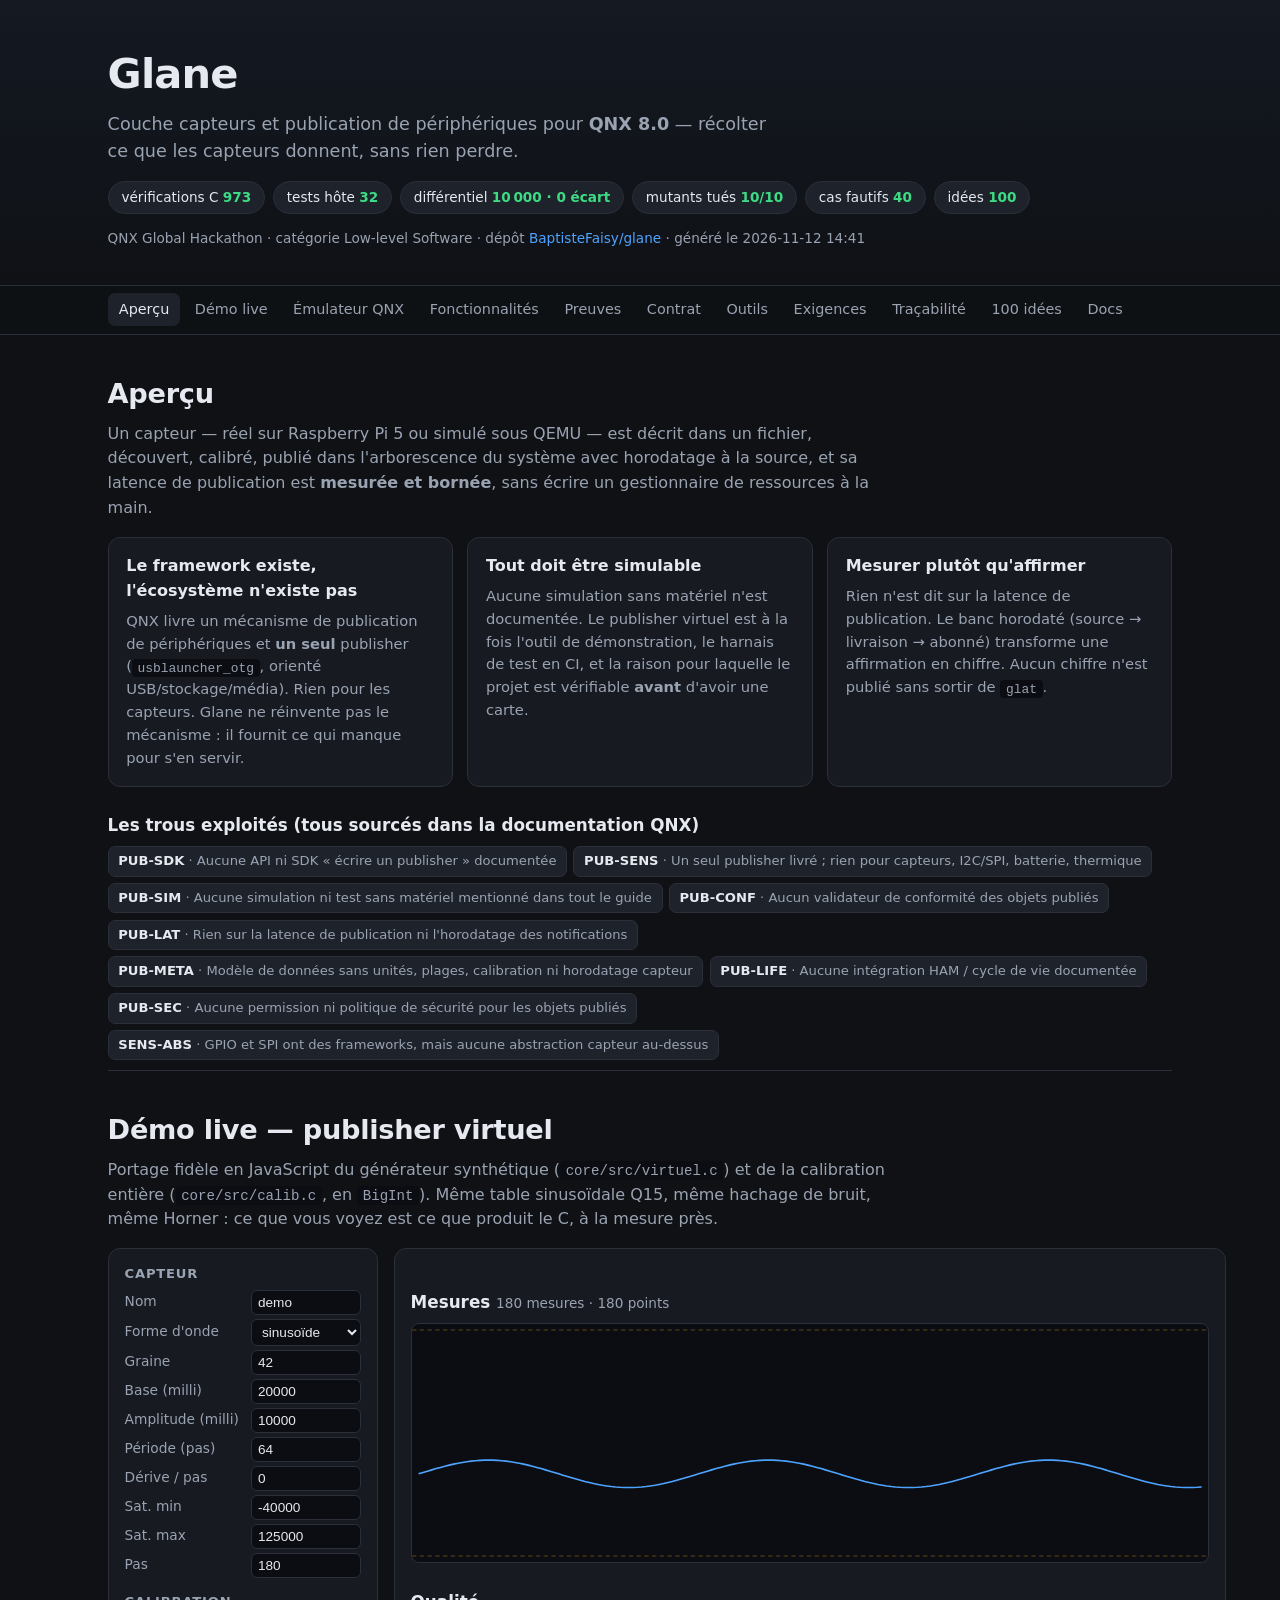
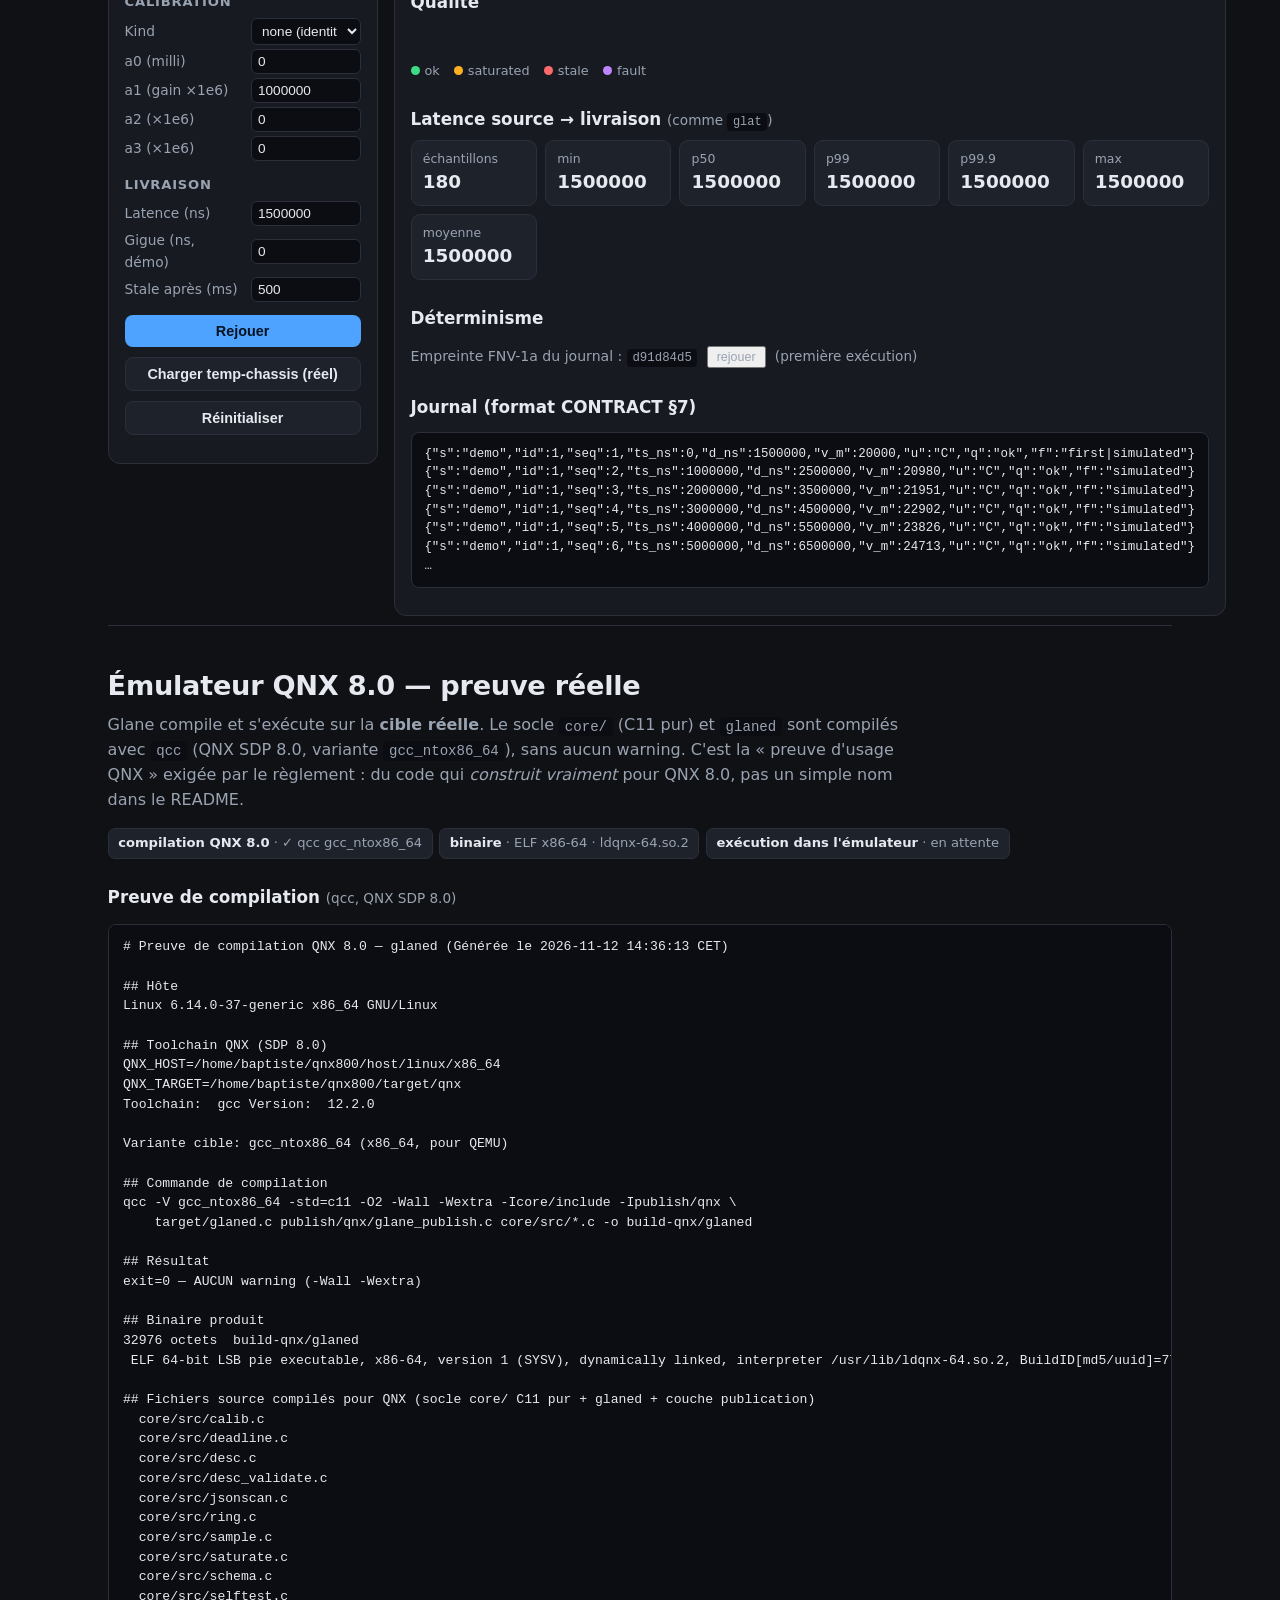
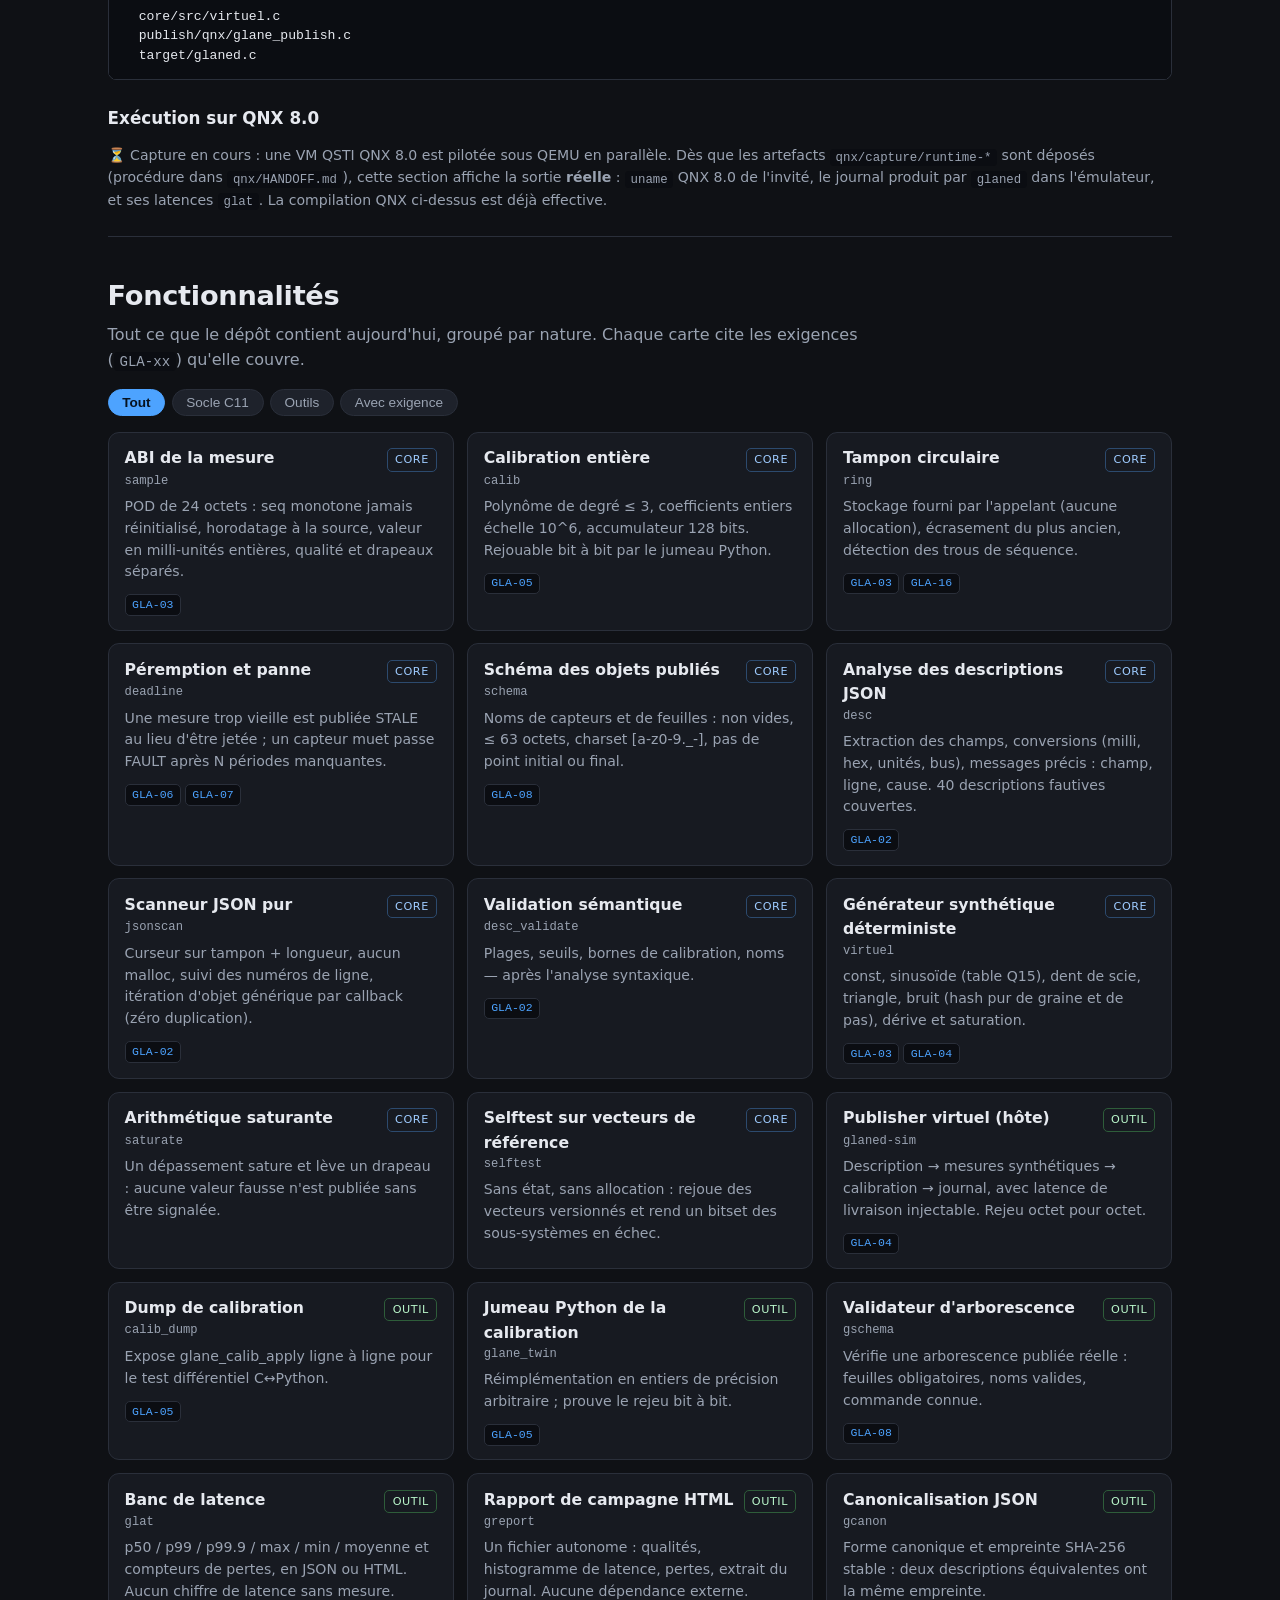
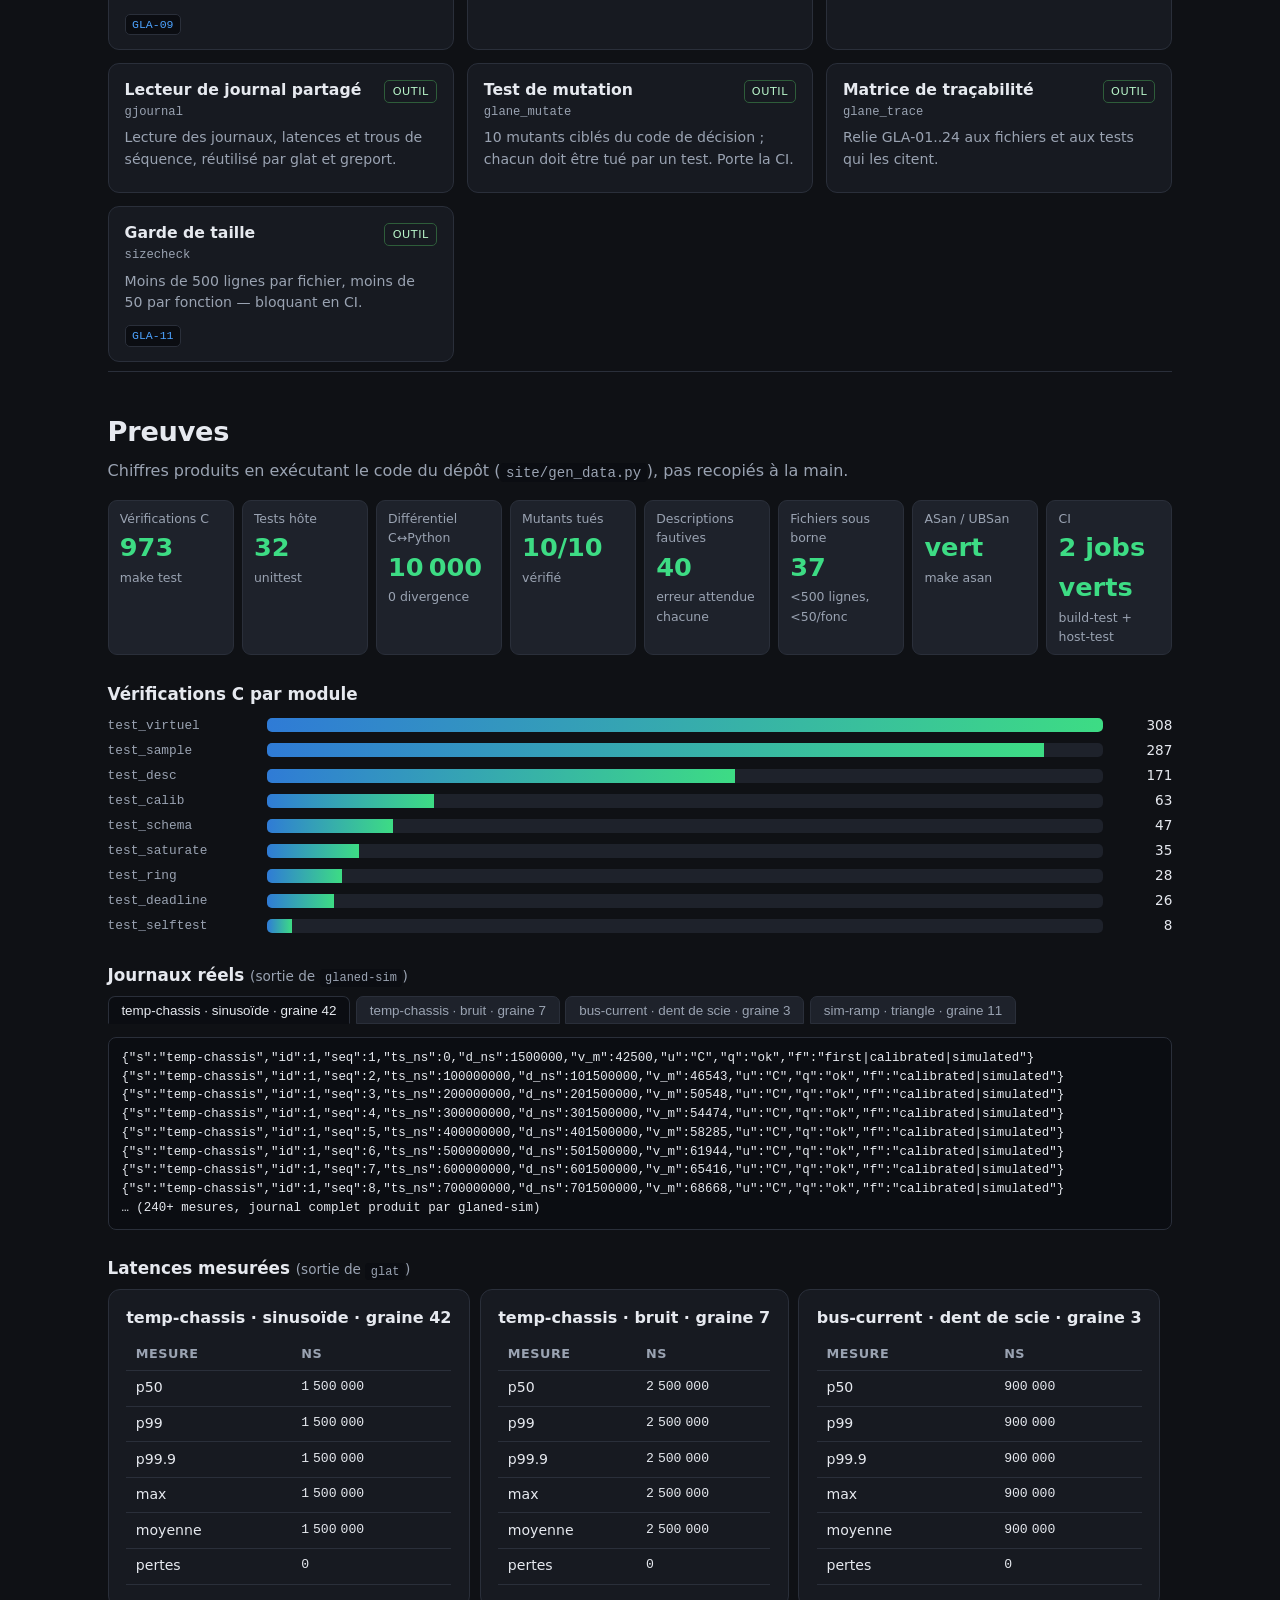
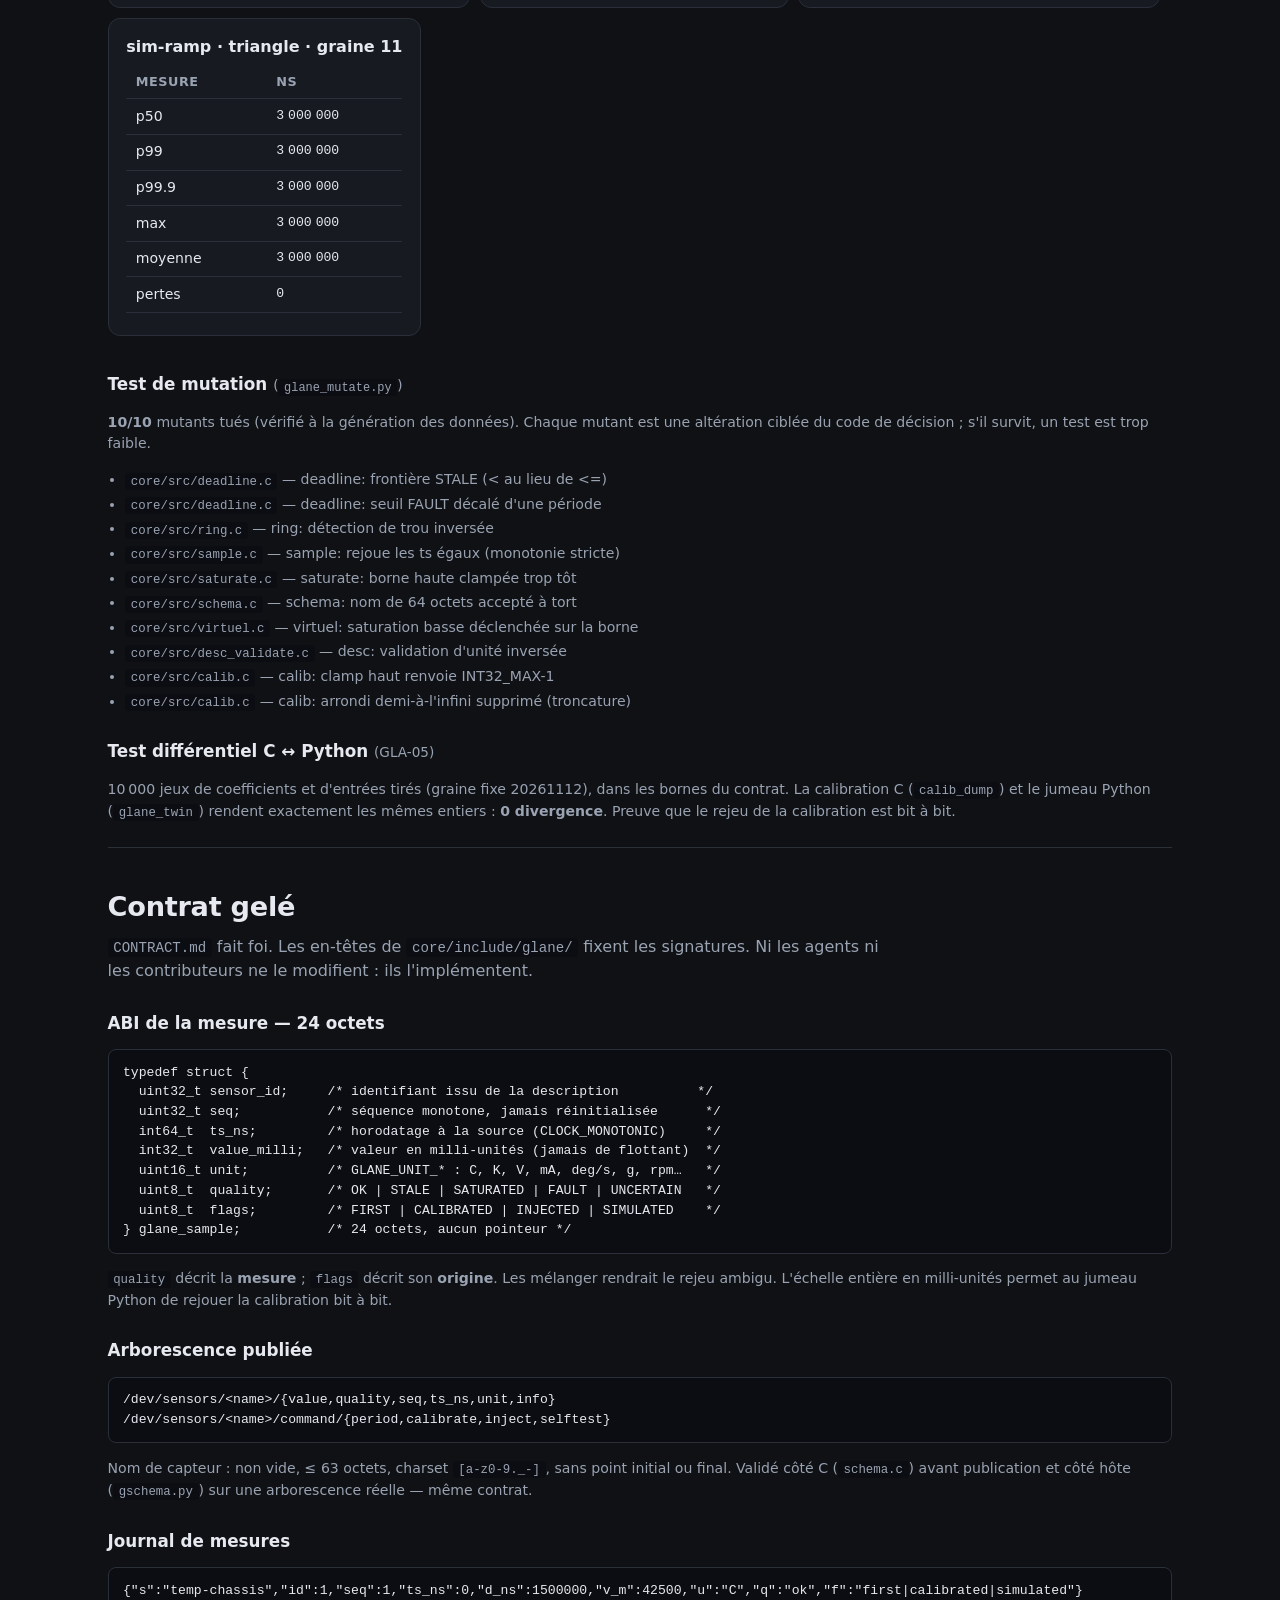
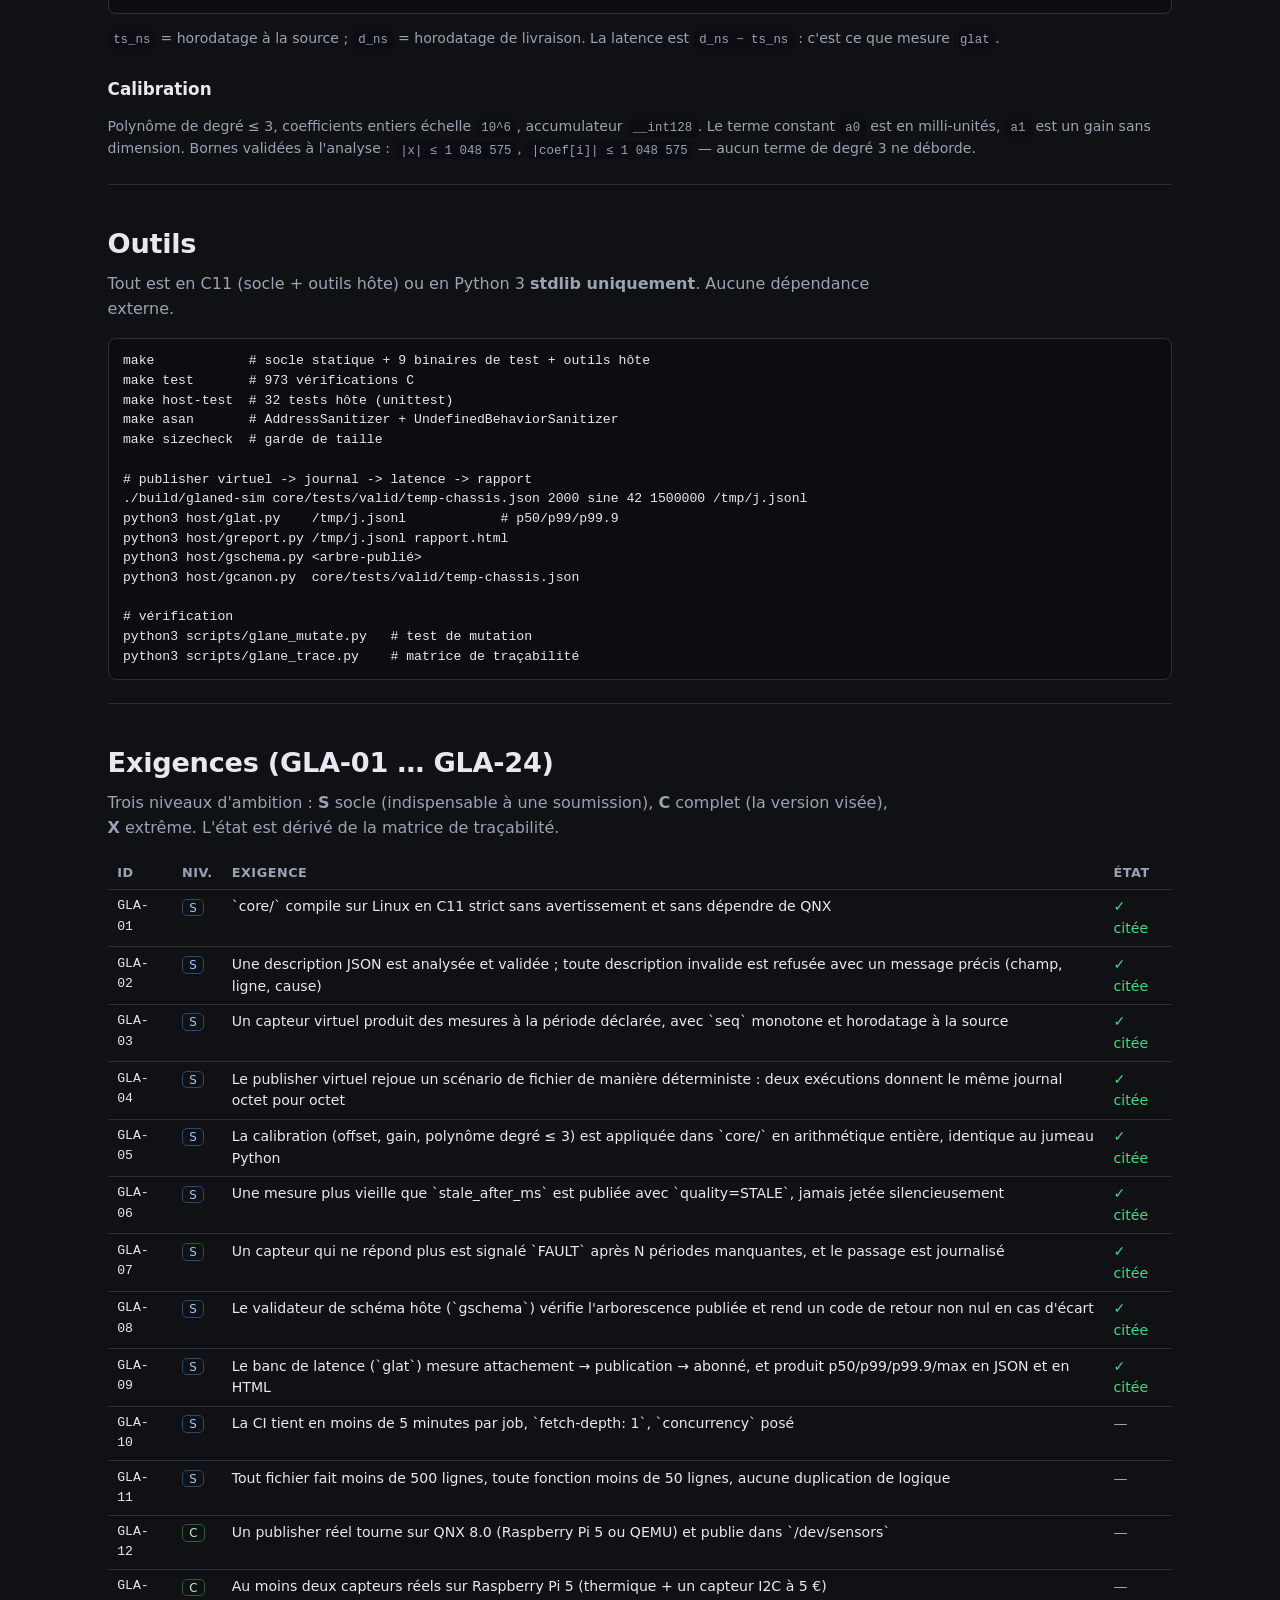
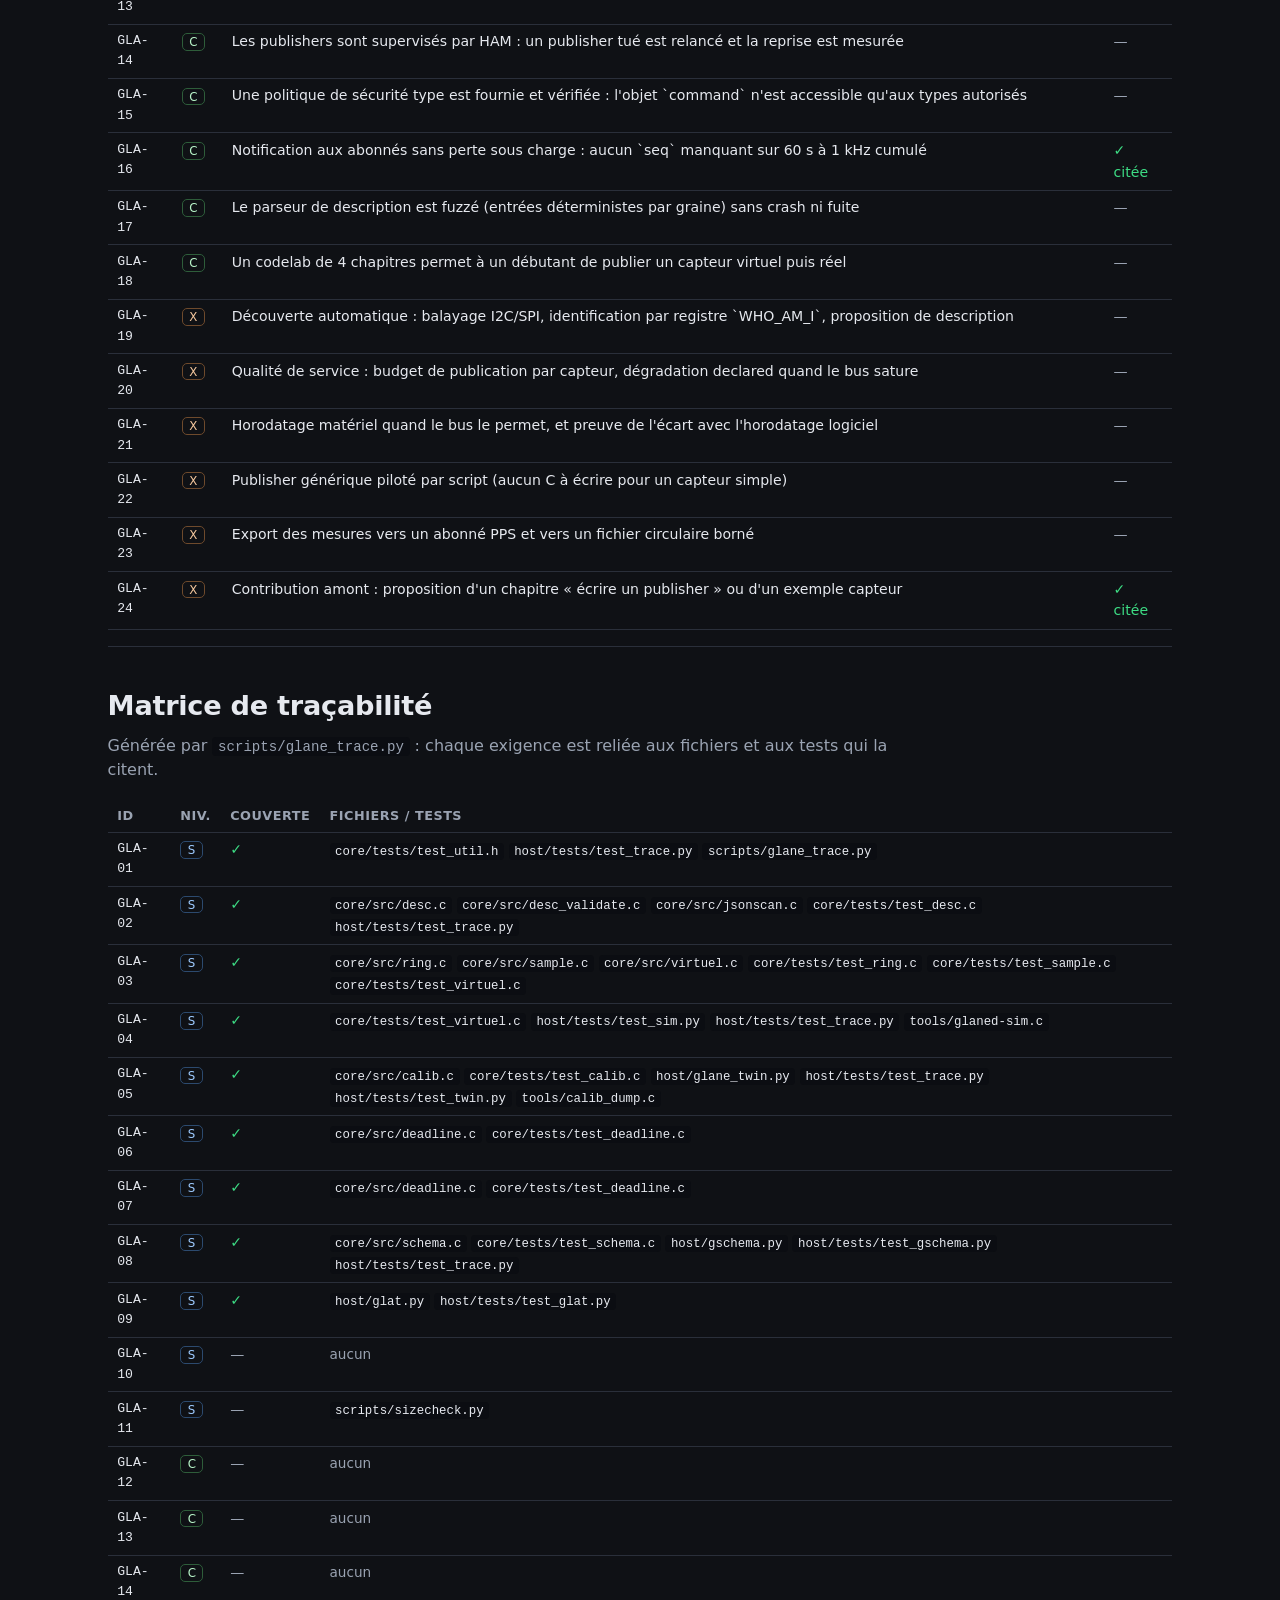
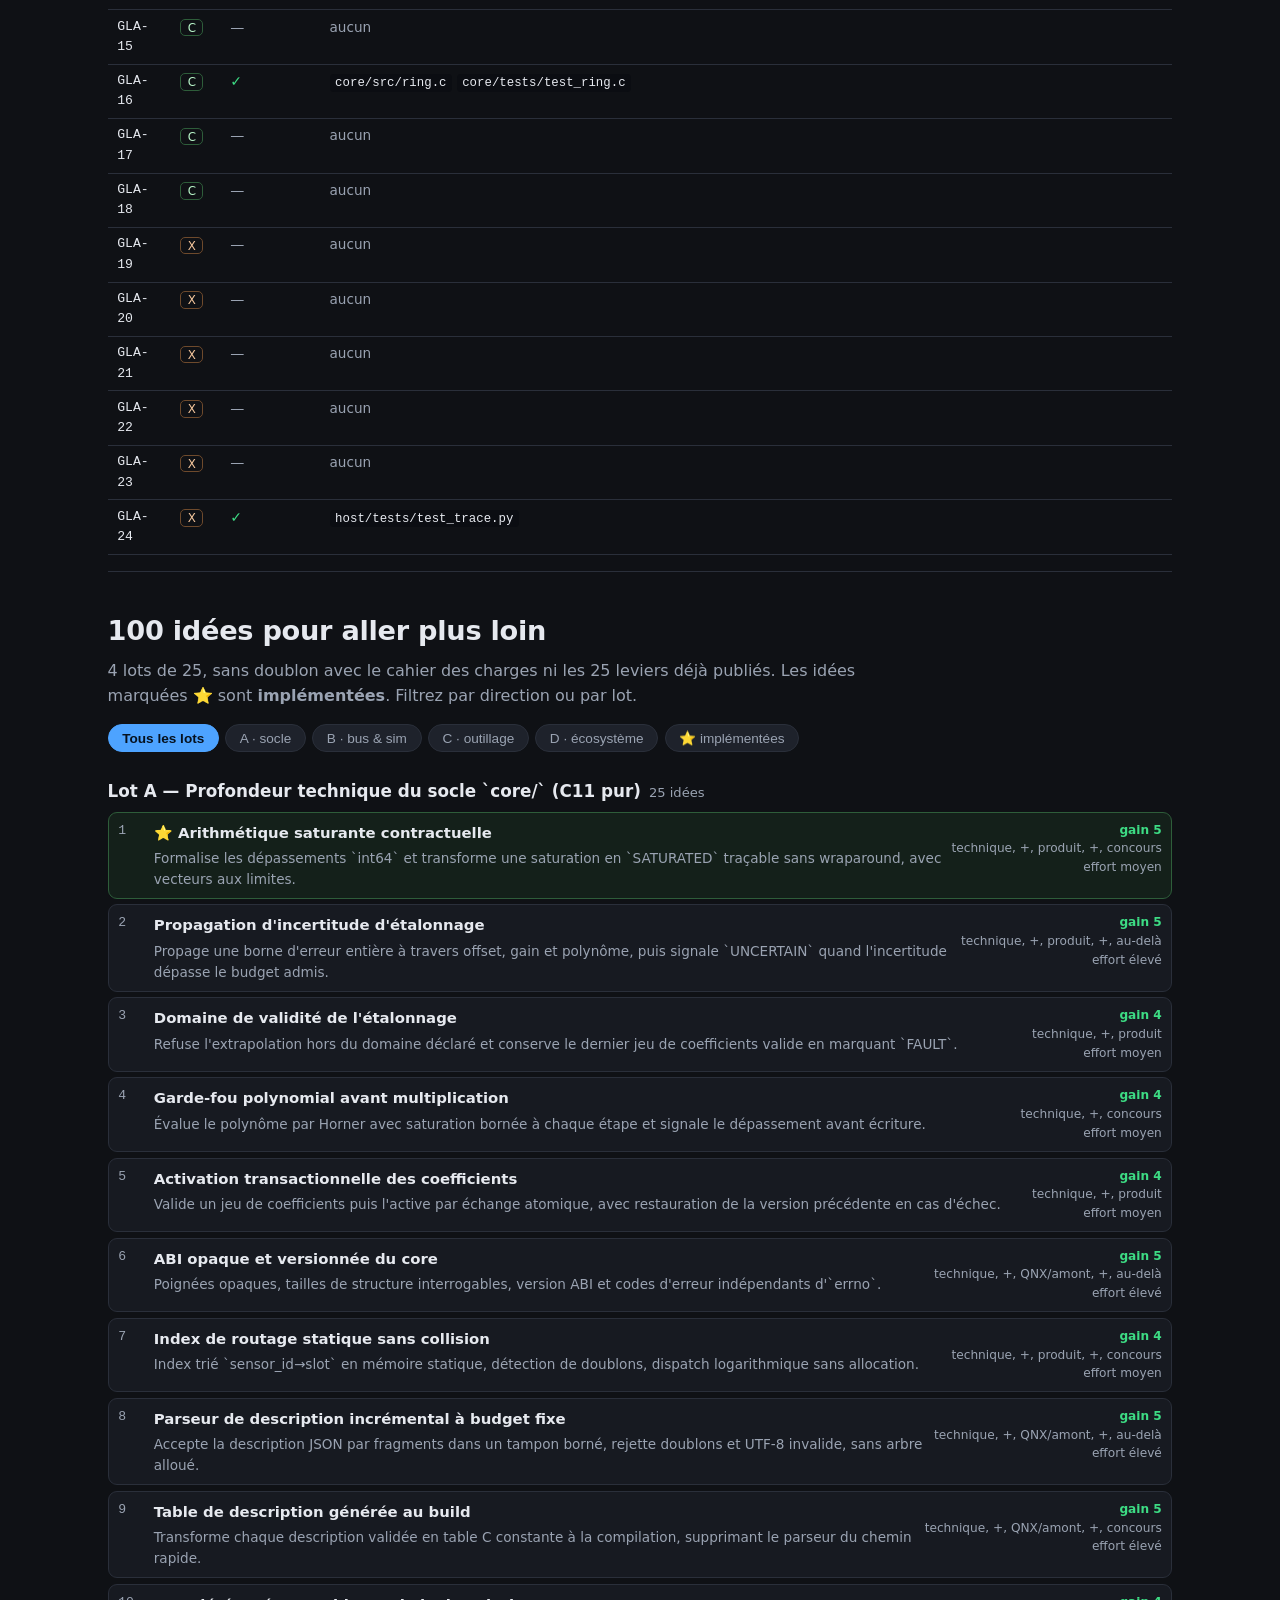
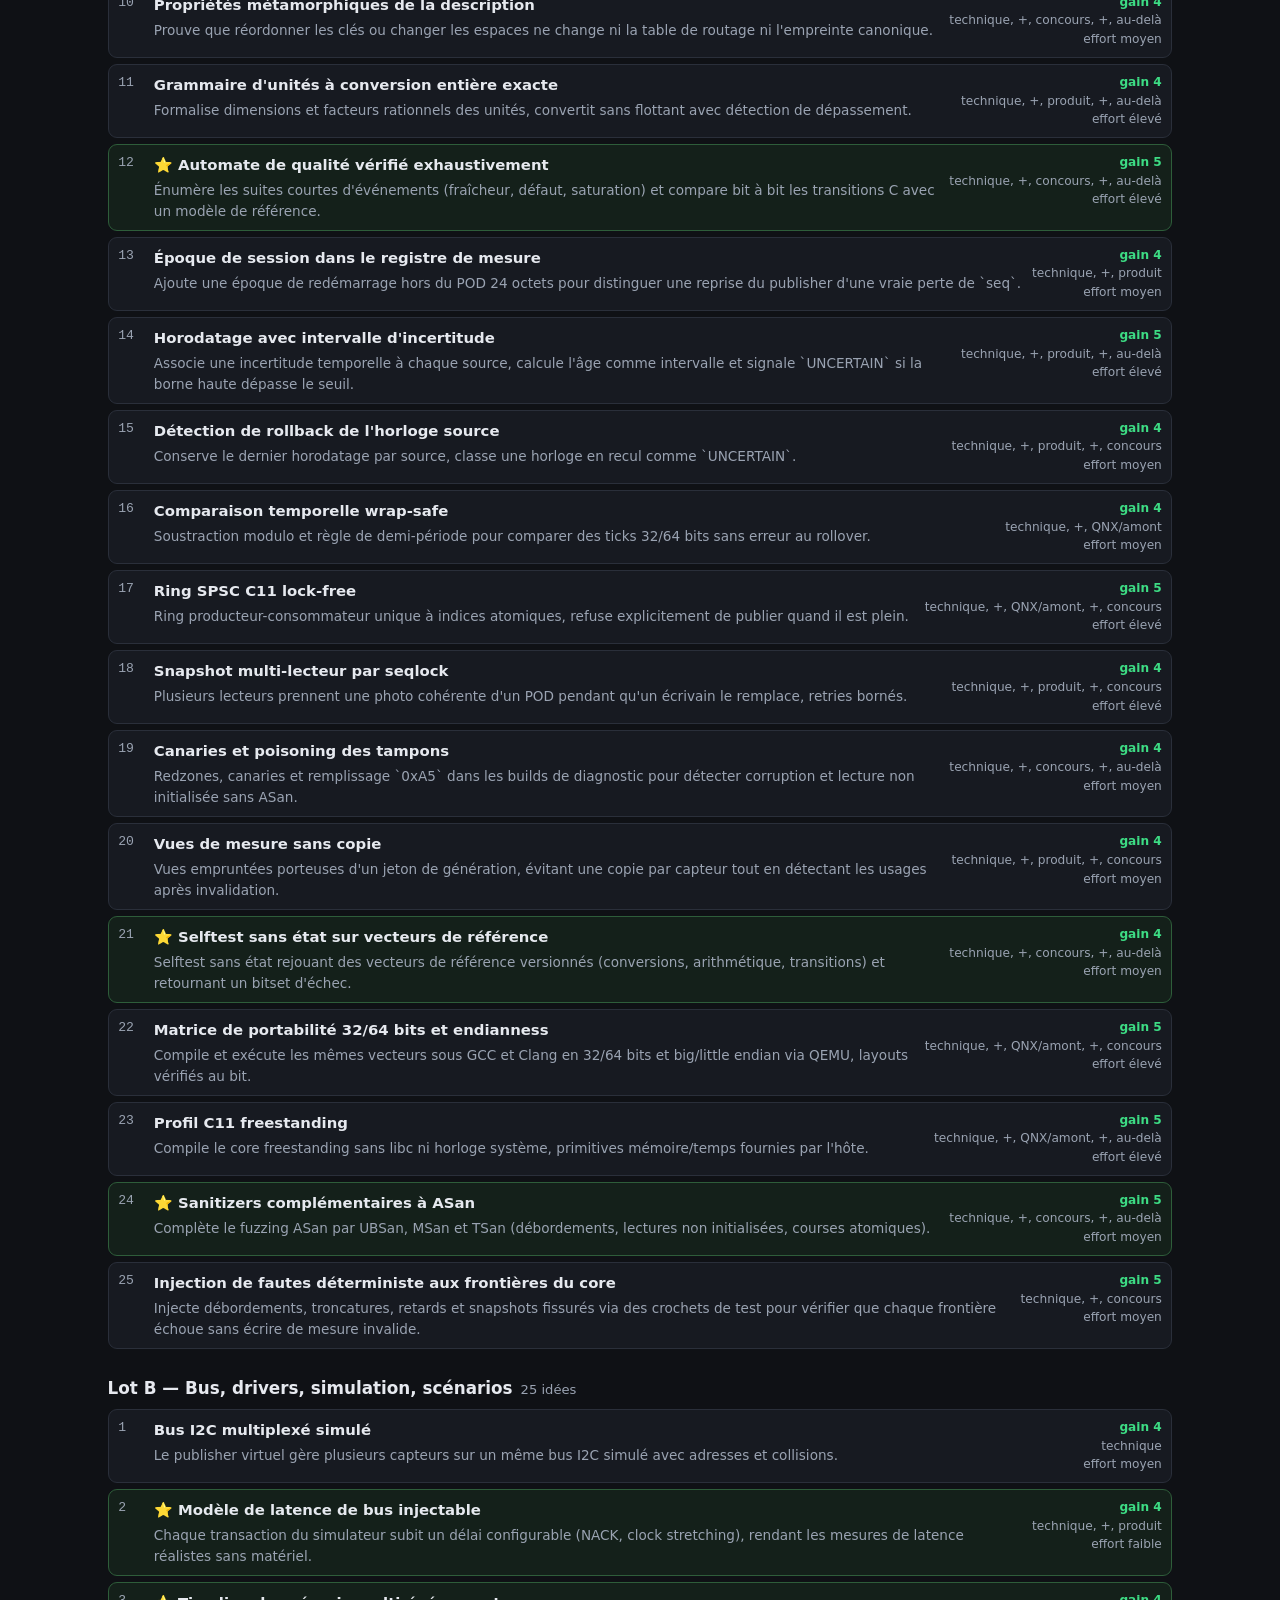
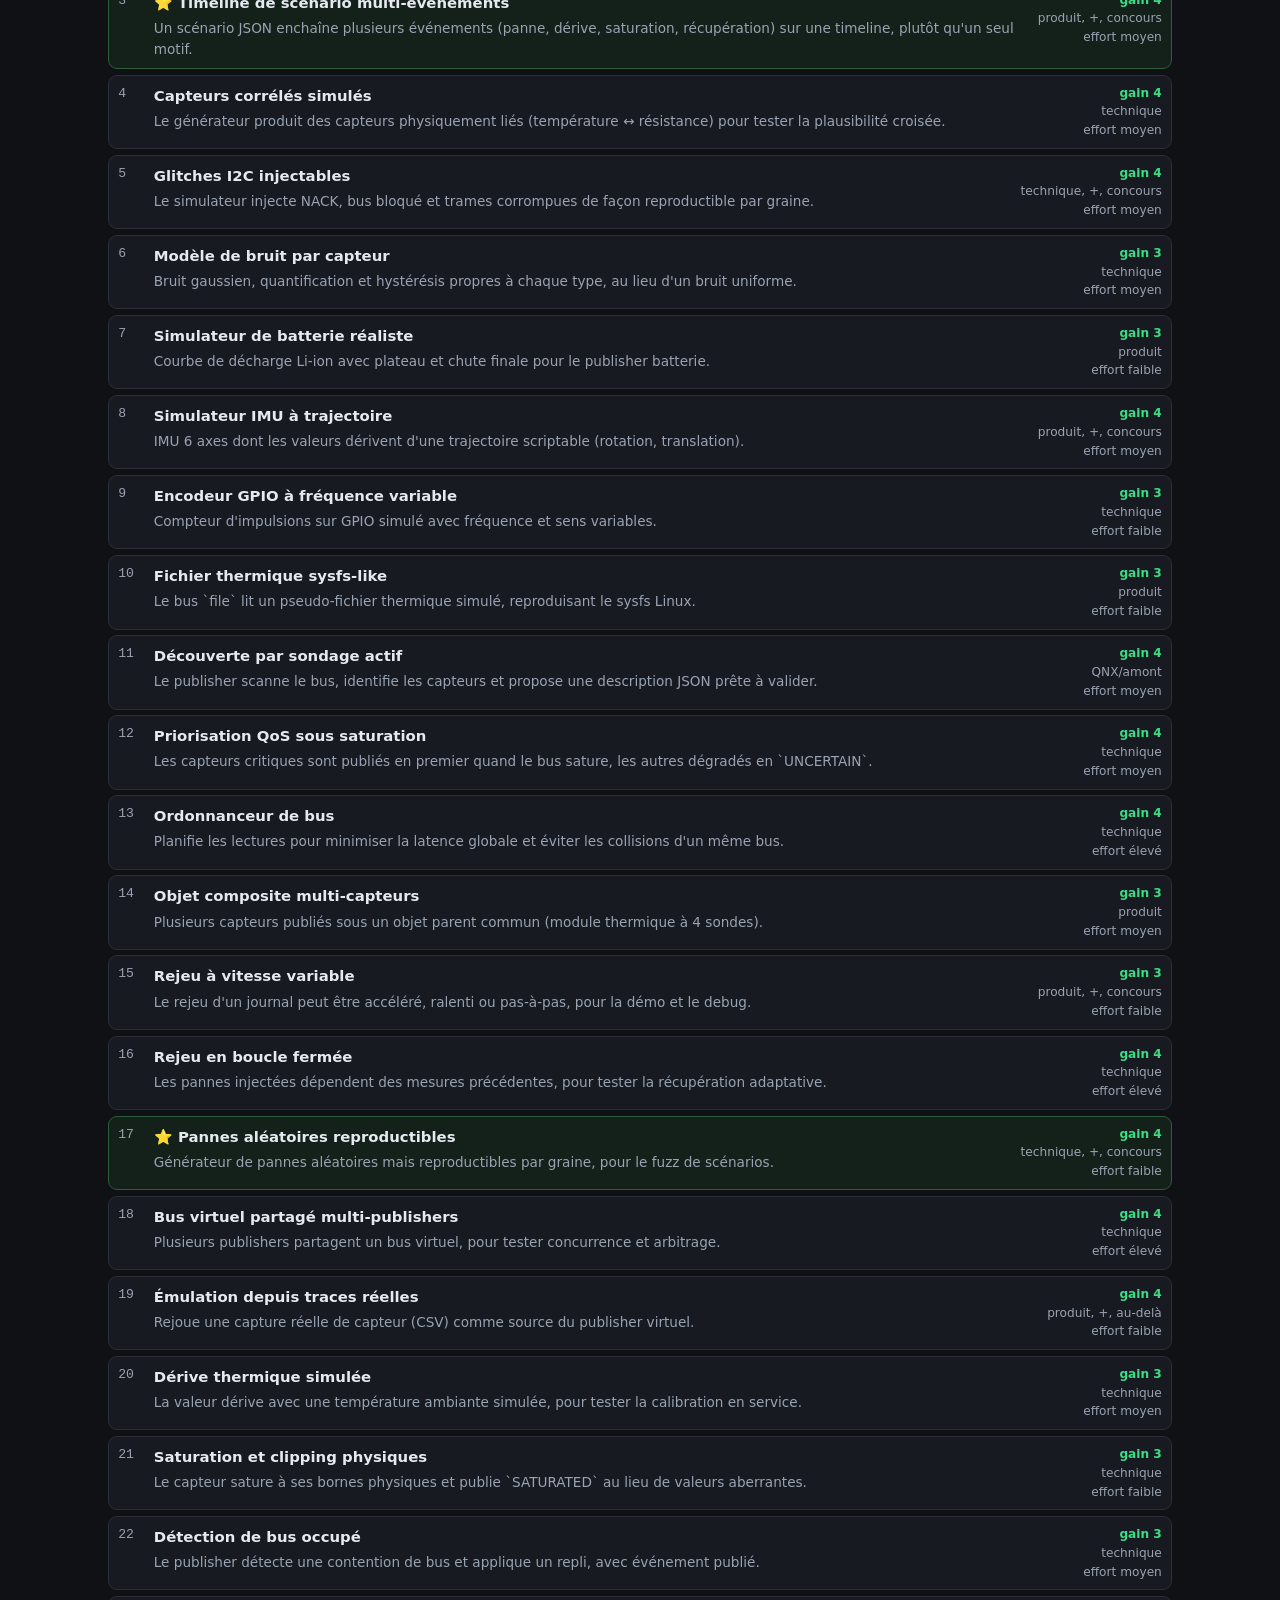
==== commit 3a12a711: "site: section Émulateur QNX (preuve de compilation qcc)" ====
--- a/index.html
+++ b/index.html
@@ -24,6 +24,7 @@
   <div class="wrap">
     <a href="#apercu">Aperçu</a>
     <a href="#demo">Démo live</a>
+    <a href="#qnx">Émulateur QNX</a>
     <a href="#features">Fonctionnalités</a>
     <a href="#preuves">Preuves</a>
     <a href="#contrat">Contrat</a>
@@ -151,6 +152,22 @@
   </div>
 </section>
 
+<!-- ============================ ÉMULATEUR QNX ============================ -->
+<section id="qnx">
+  <h2>Émulateur QNX 8.0 — preuve réelle</h2>
+  <p class="lead">Glane compile et s'exécute sur la <strong>cible réelle</strong>.
+  Le socle <code>core/</code> (C11 pur) et <code>glaned</code> sont compilés avec
+  <code>qcc</code> (QNX SDP 8.0, variante <code>gcc_ntox86_64</code>), sans aucun
+  warning. C'est la « preuve d'usage QNX » exigée par le règlement : du code qui
+  <em>construit vraiment</em> pour QNX 8.0, pas un simple nom dans le README.</p>
+  <div id="qnx-status" class="tags"></div>
+
+  <h3>Preuve de compilation <span class="hint">(qcc, QNX SDP 8.0)</span></h3>
+  <pre class="code" id="qnx-build-proof"></pre>
+
+  <div id="qnx-runtime"></div>
+</section>
+
 <!-- ============================ FONCTIONNALITÉS ============================ -->
 <section id="features">
   <h2>Fonctionnalités</h2>
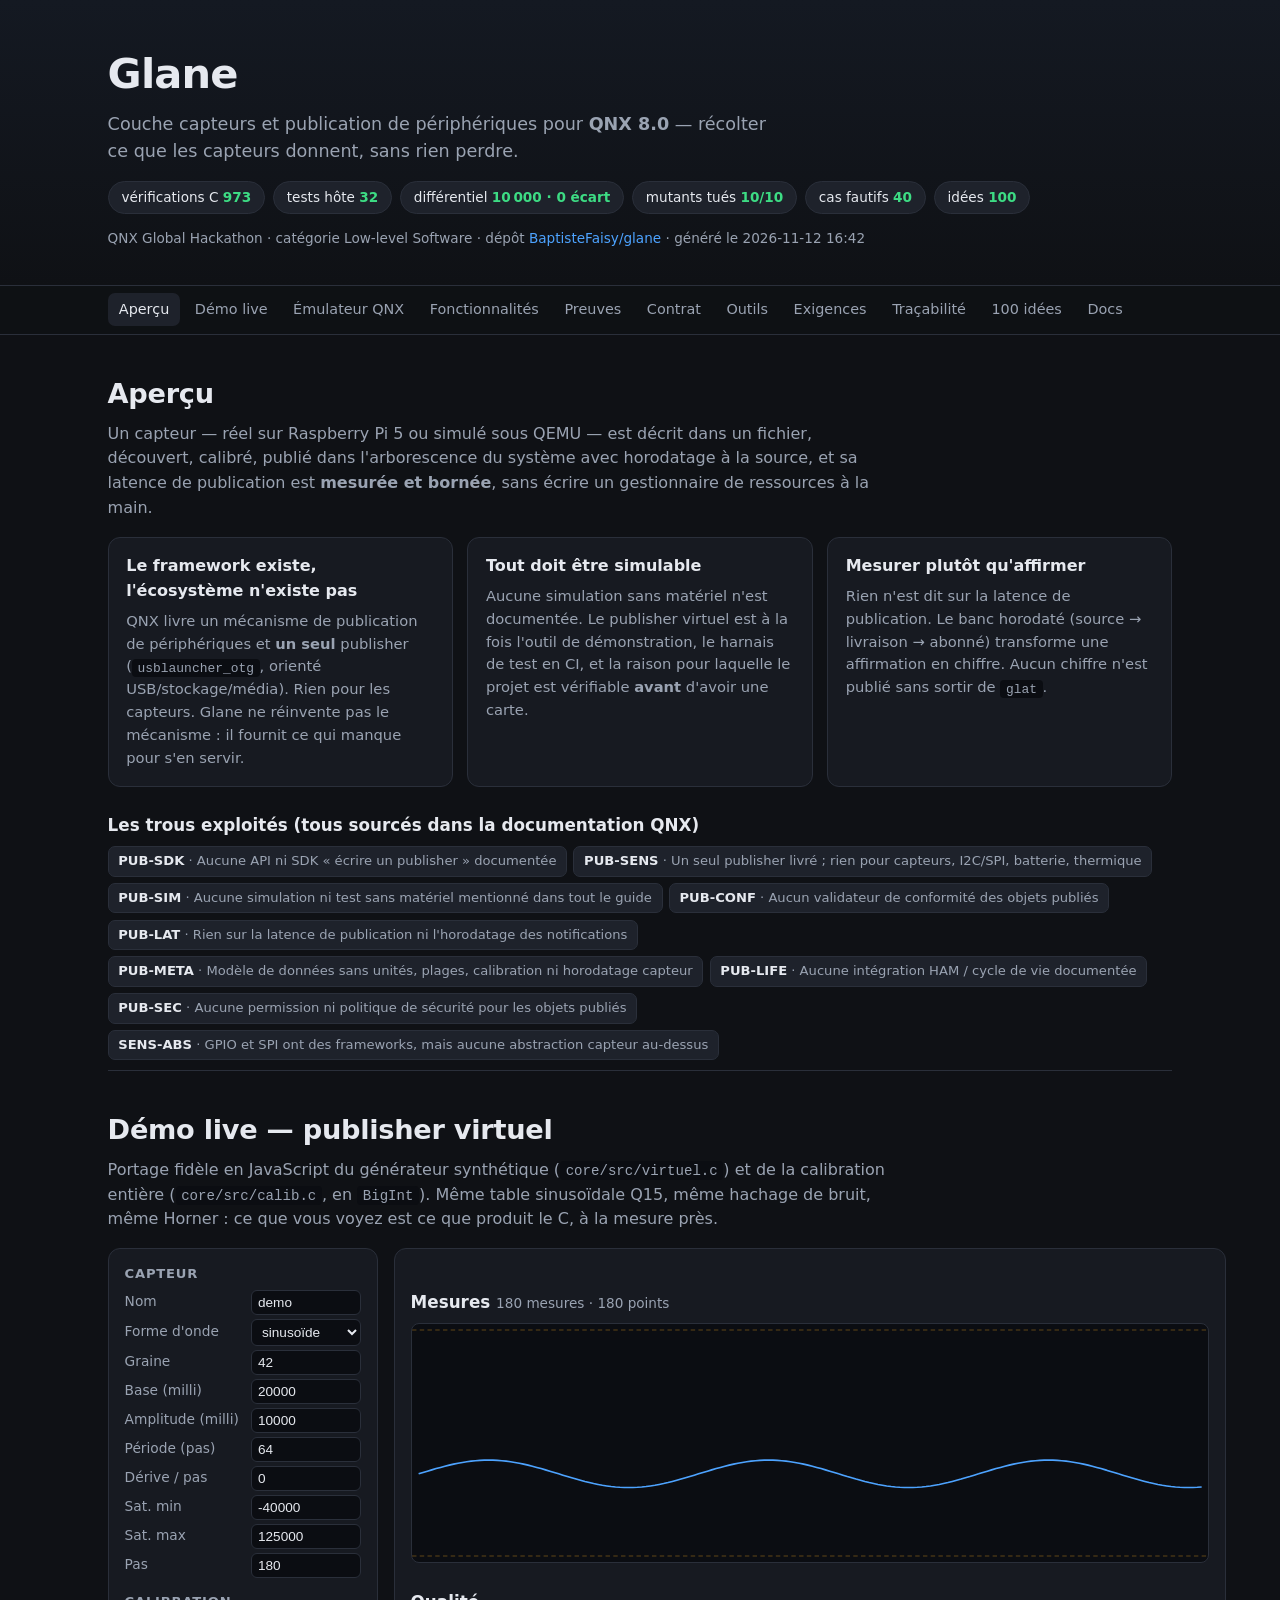
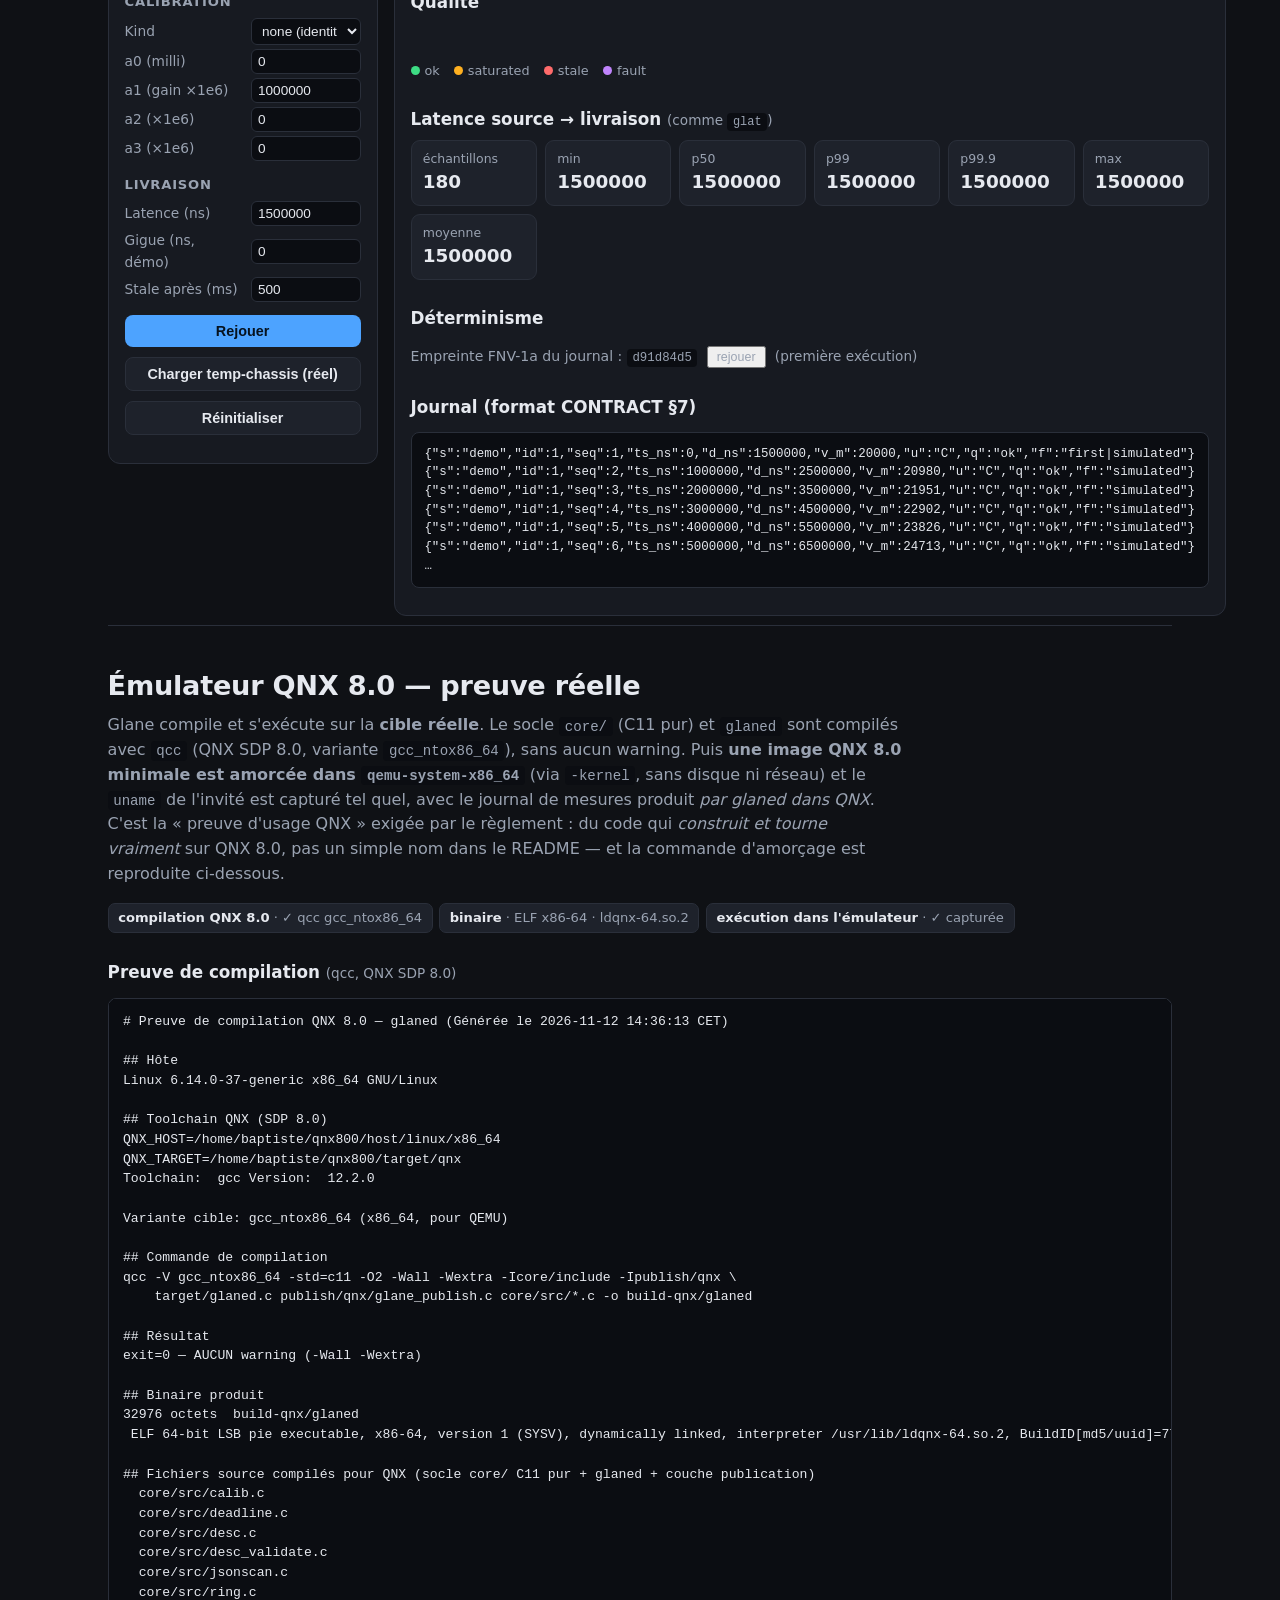
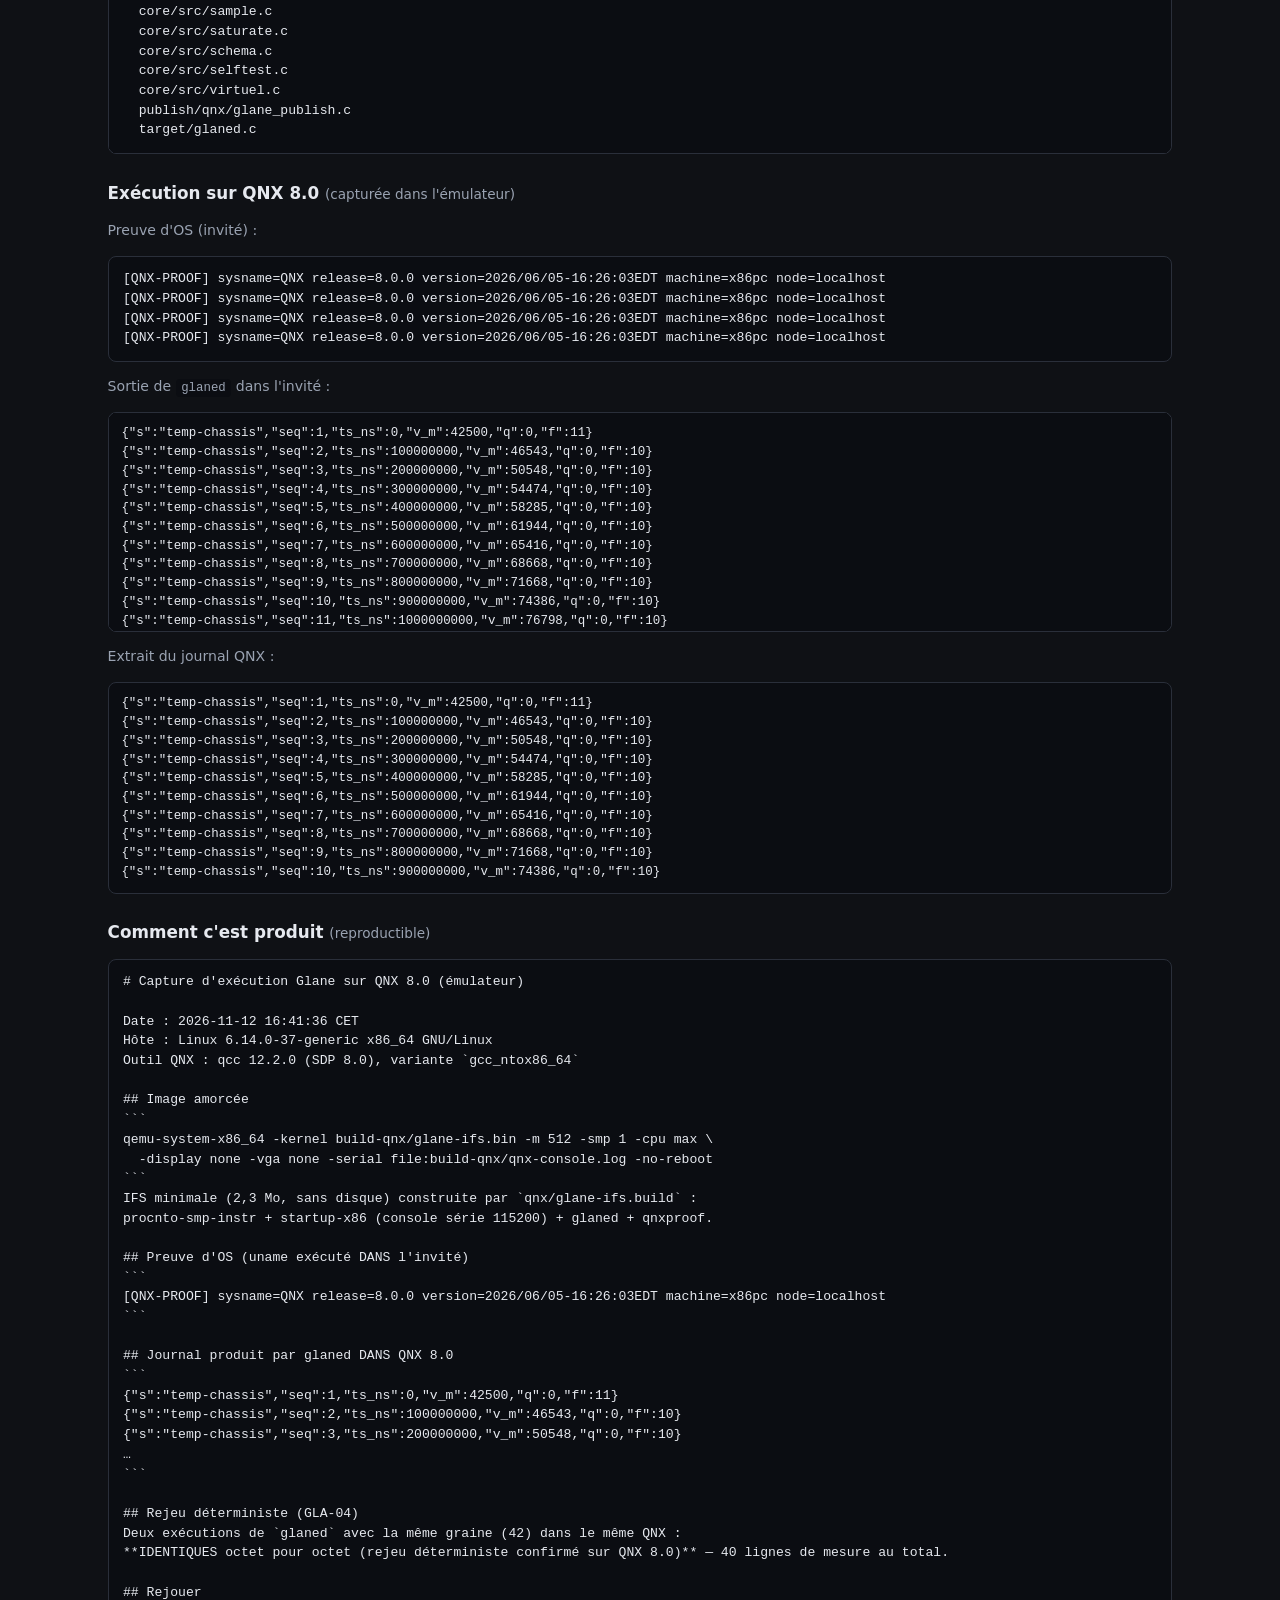
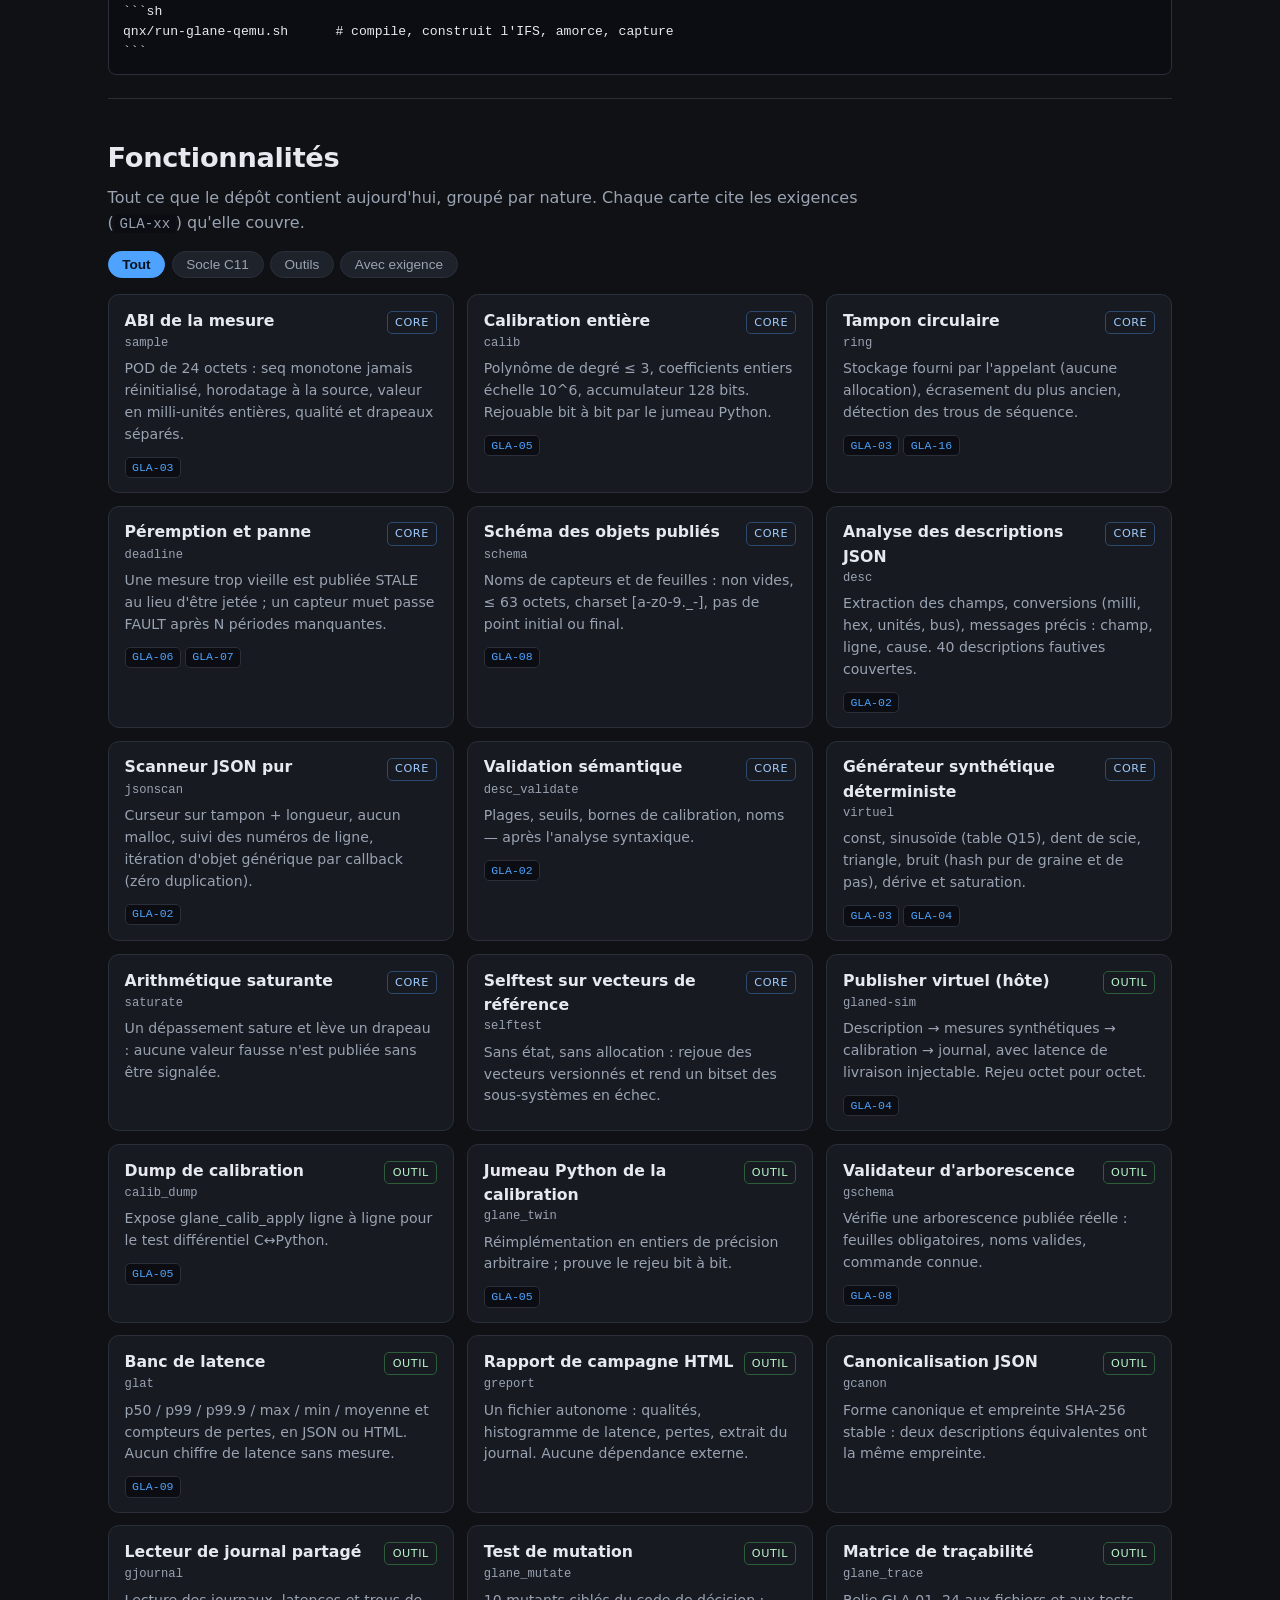
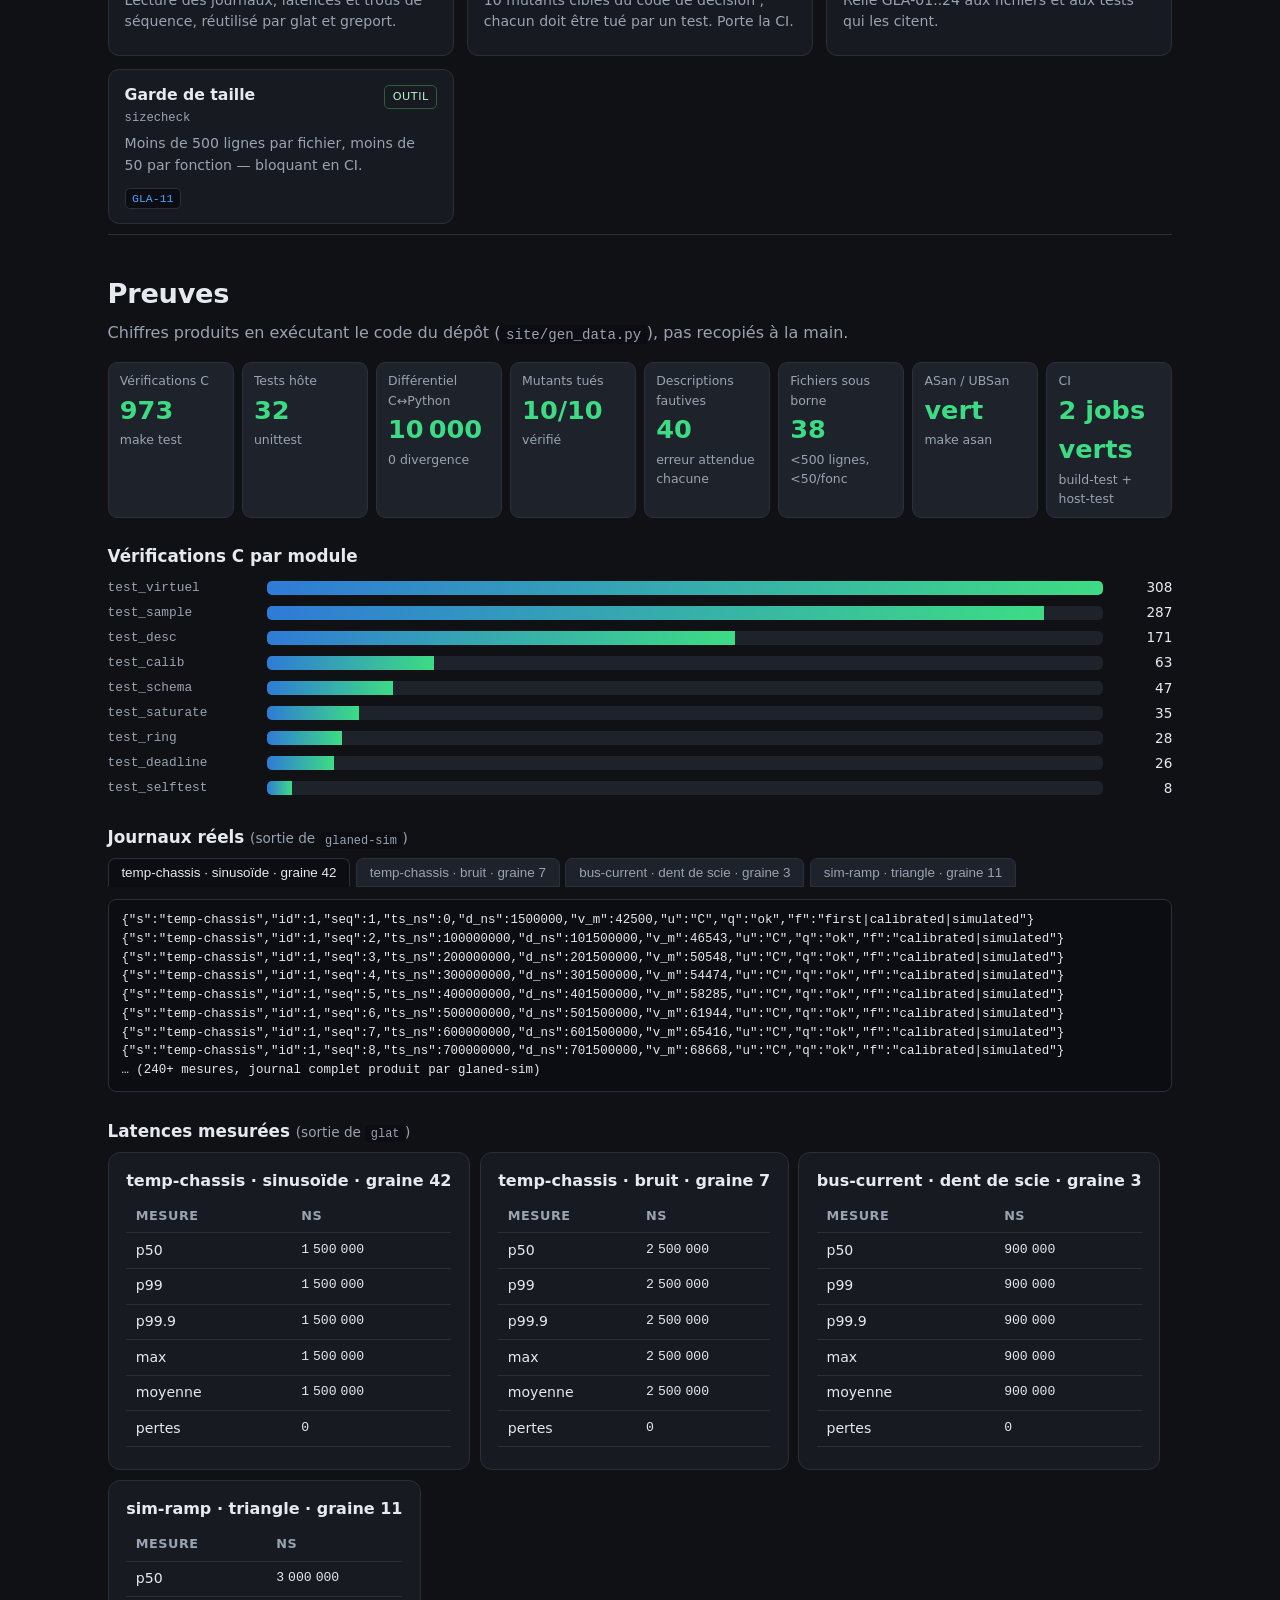
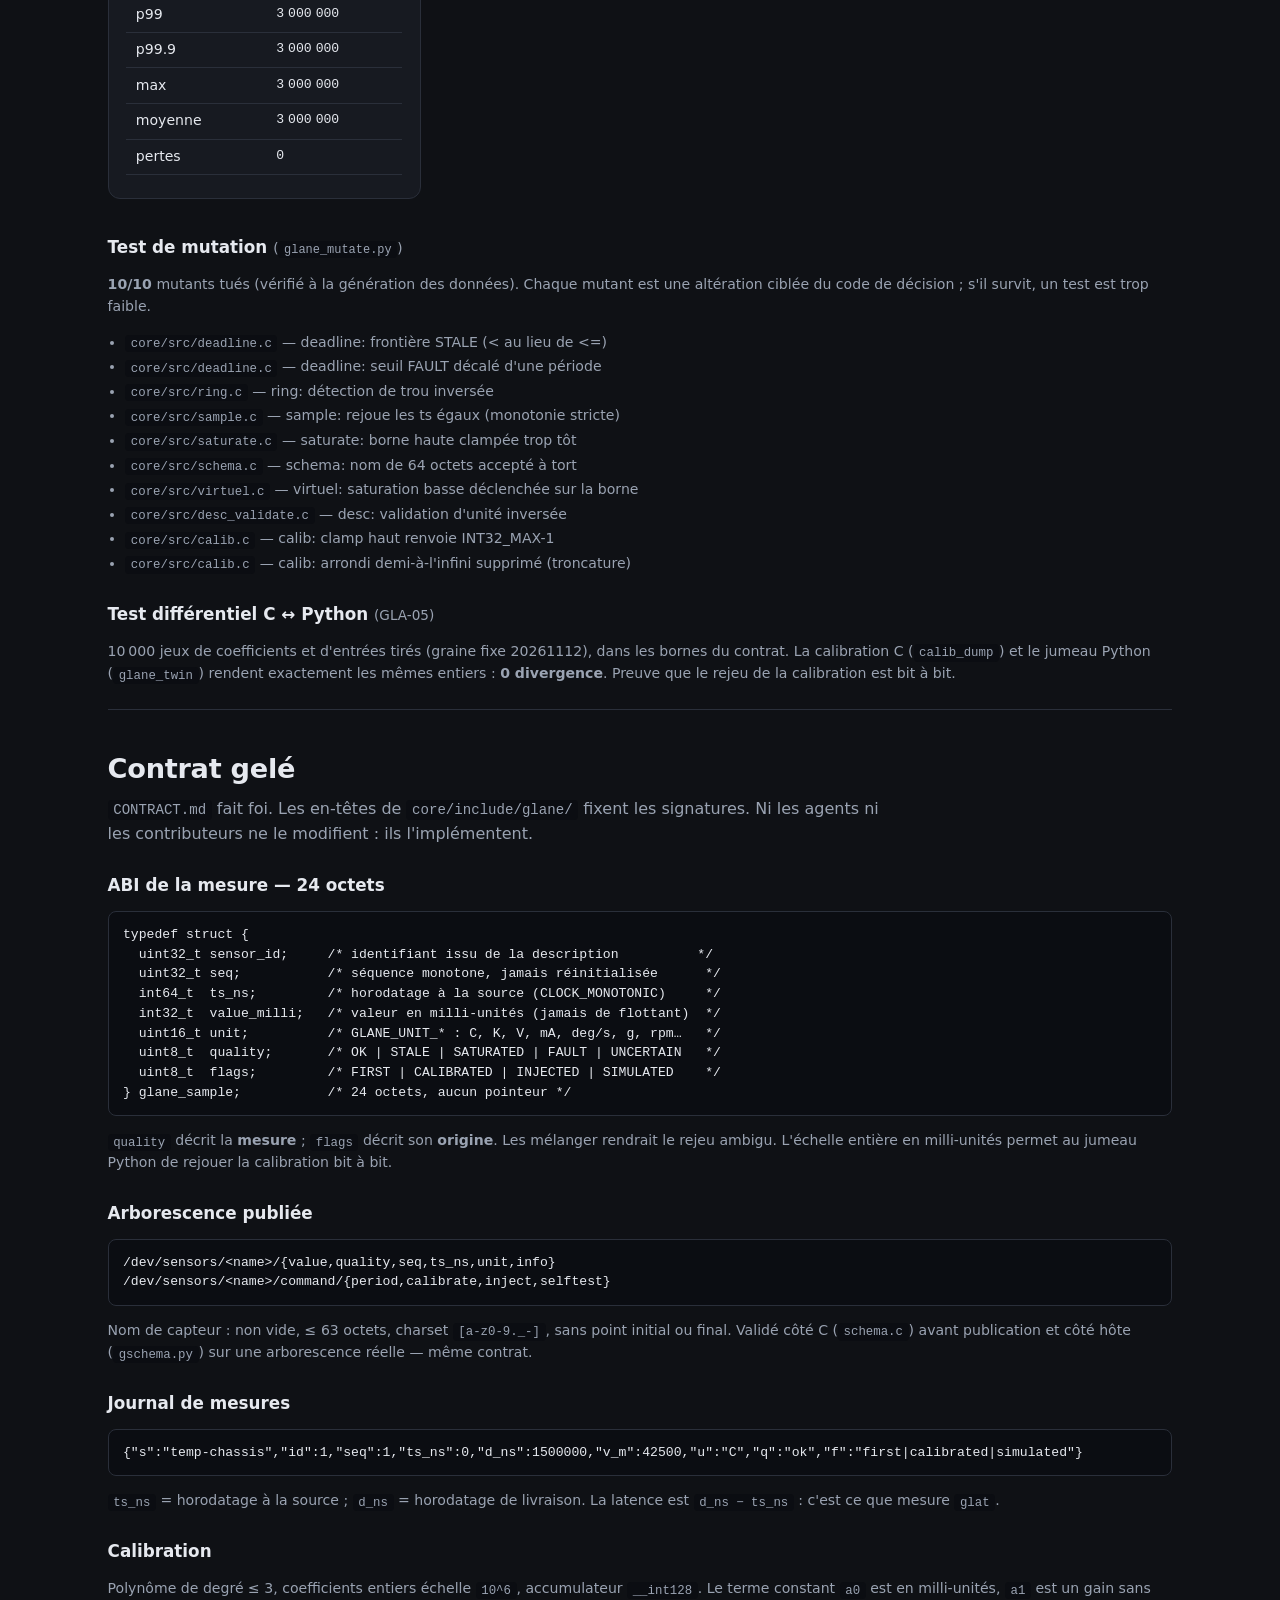
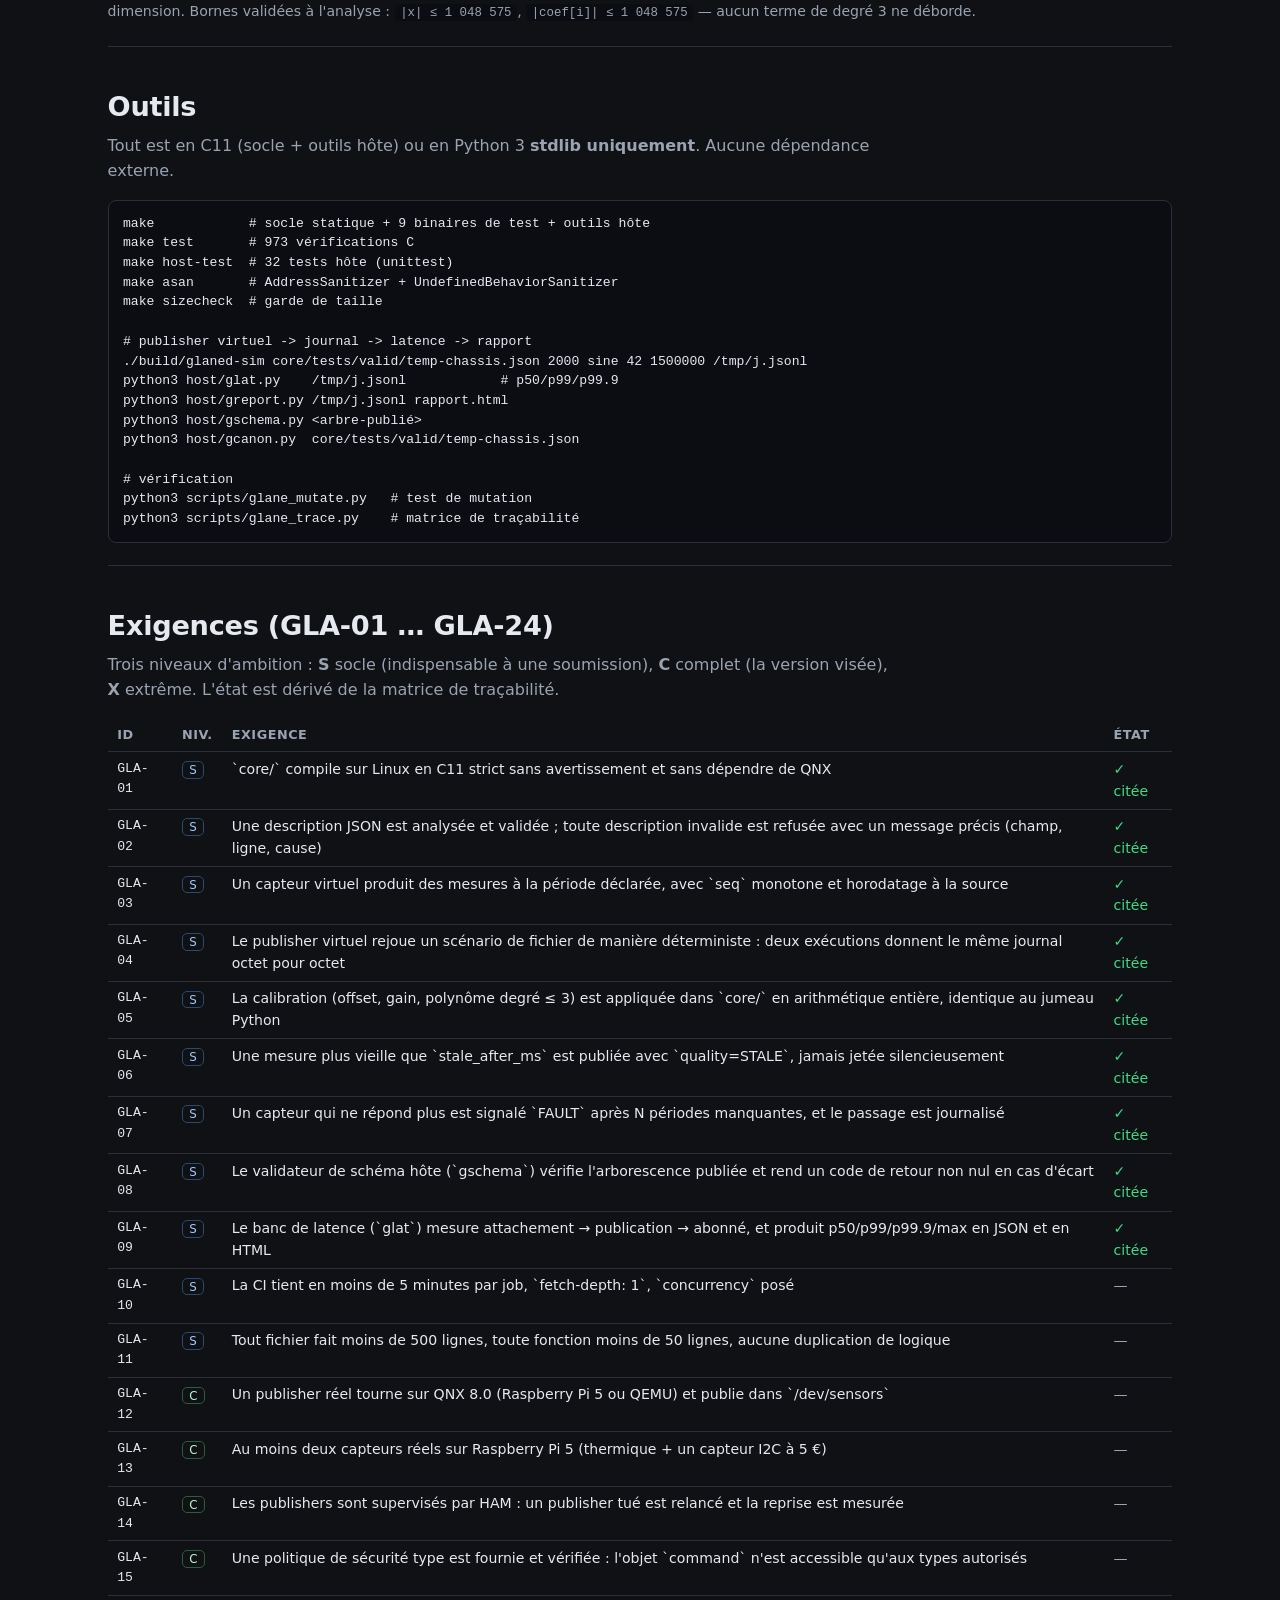
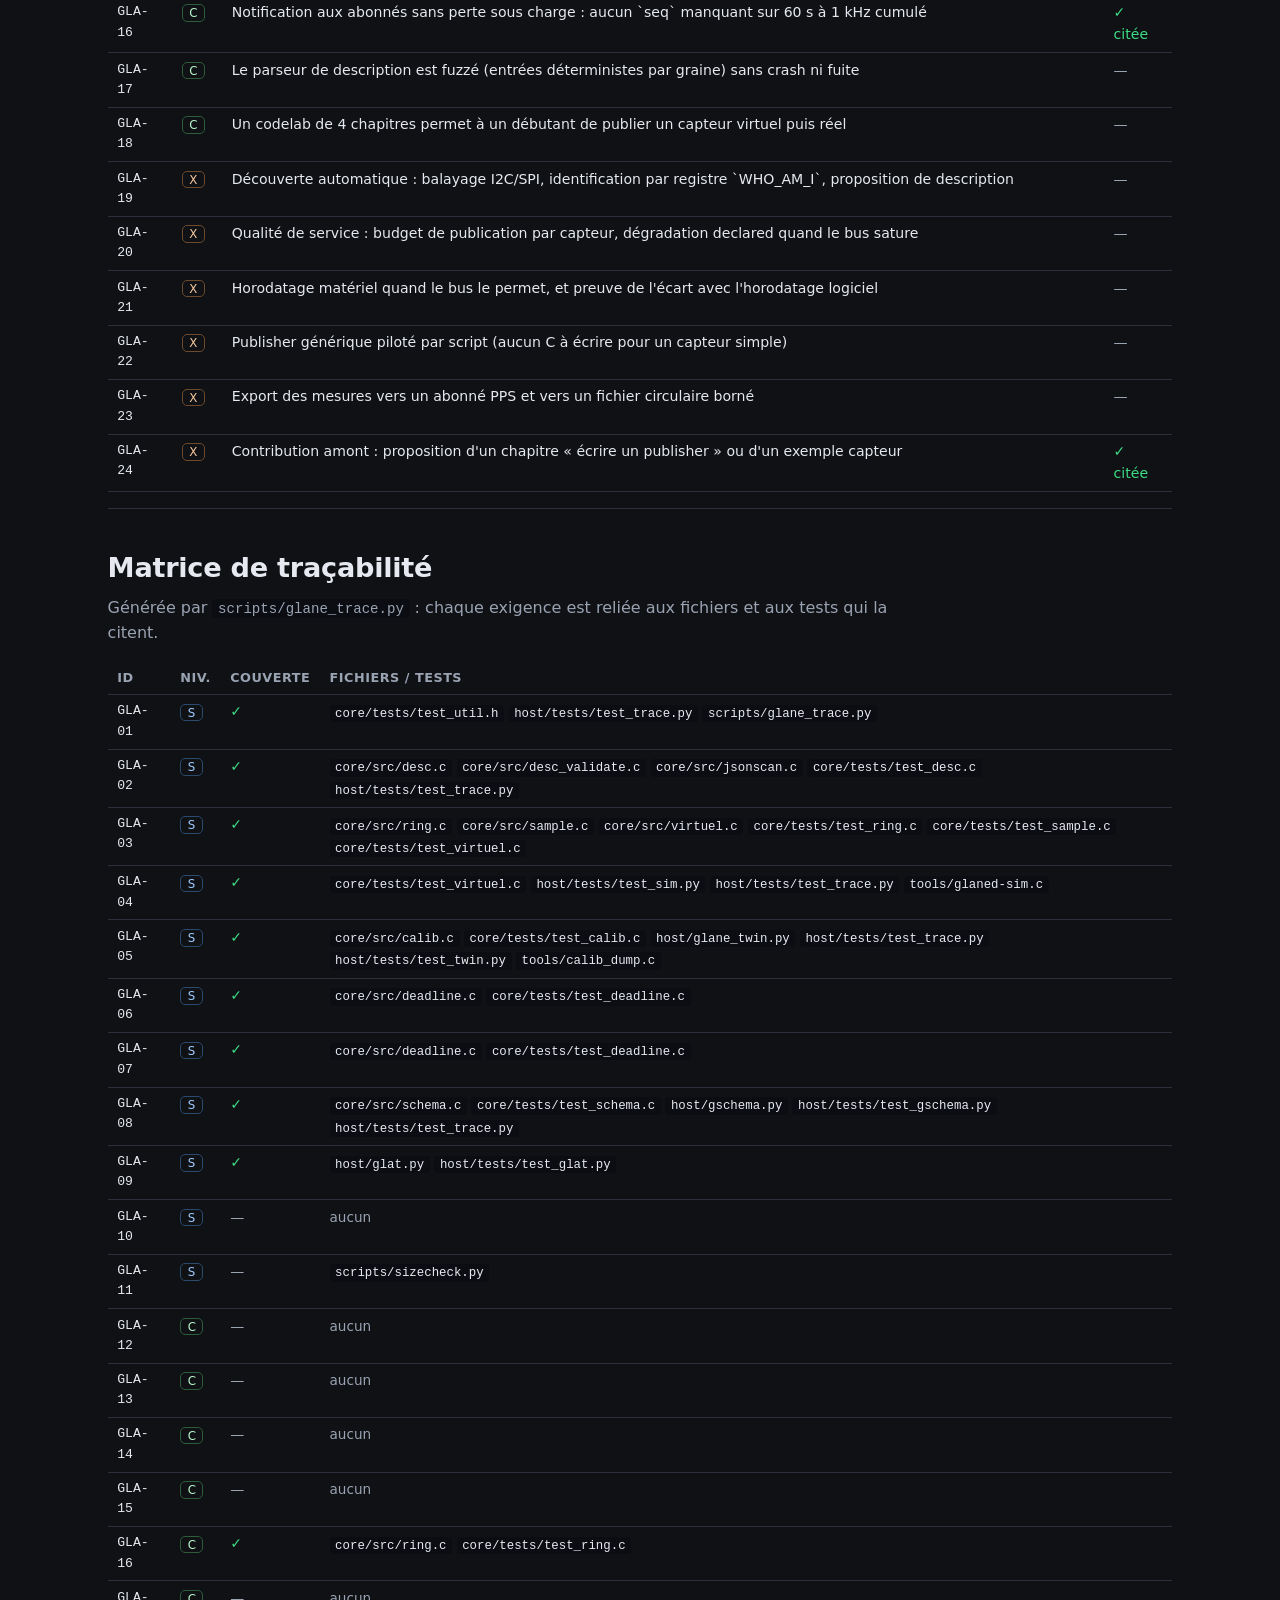
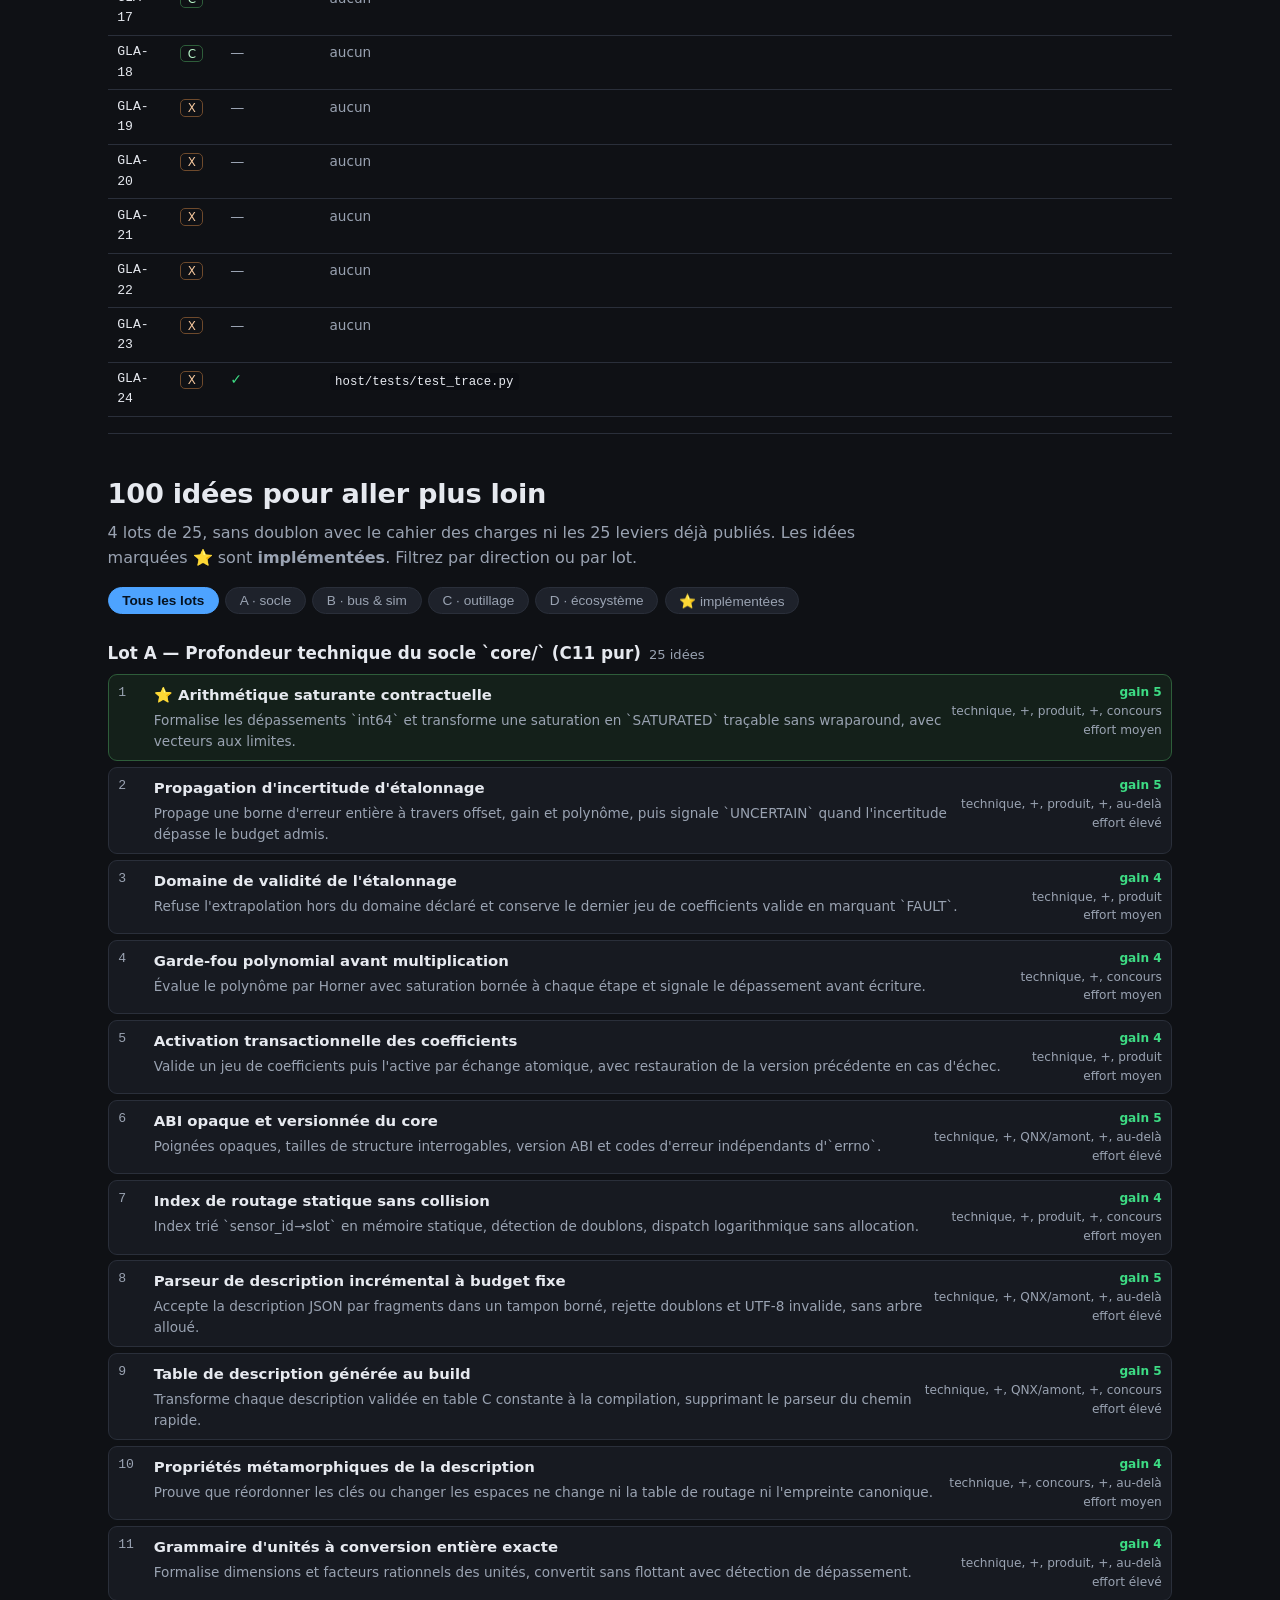
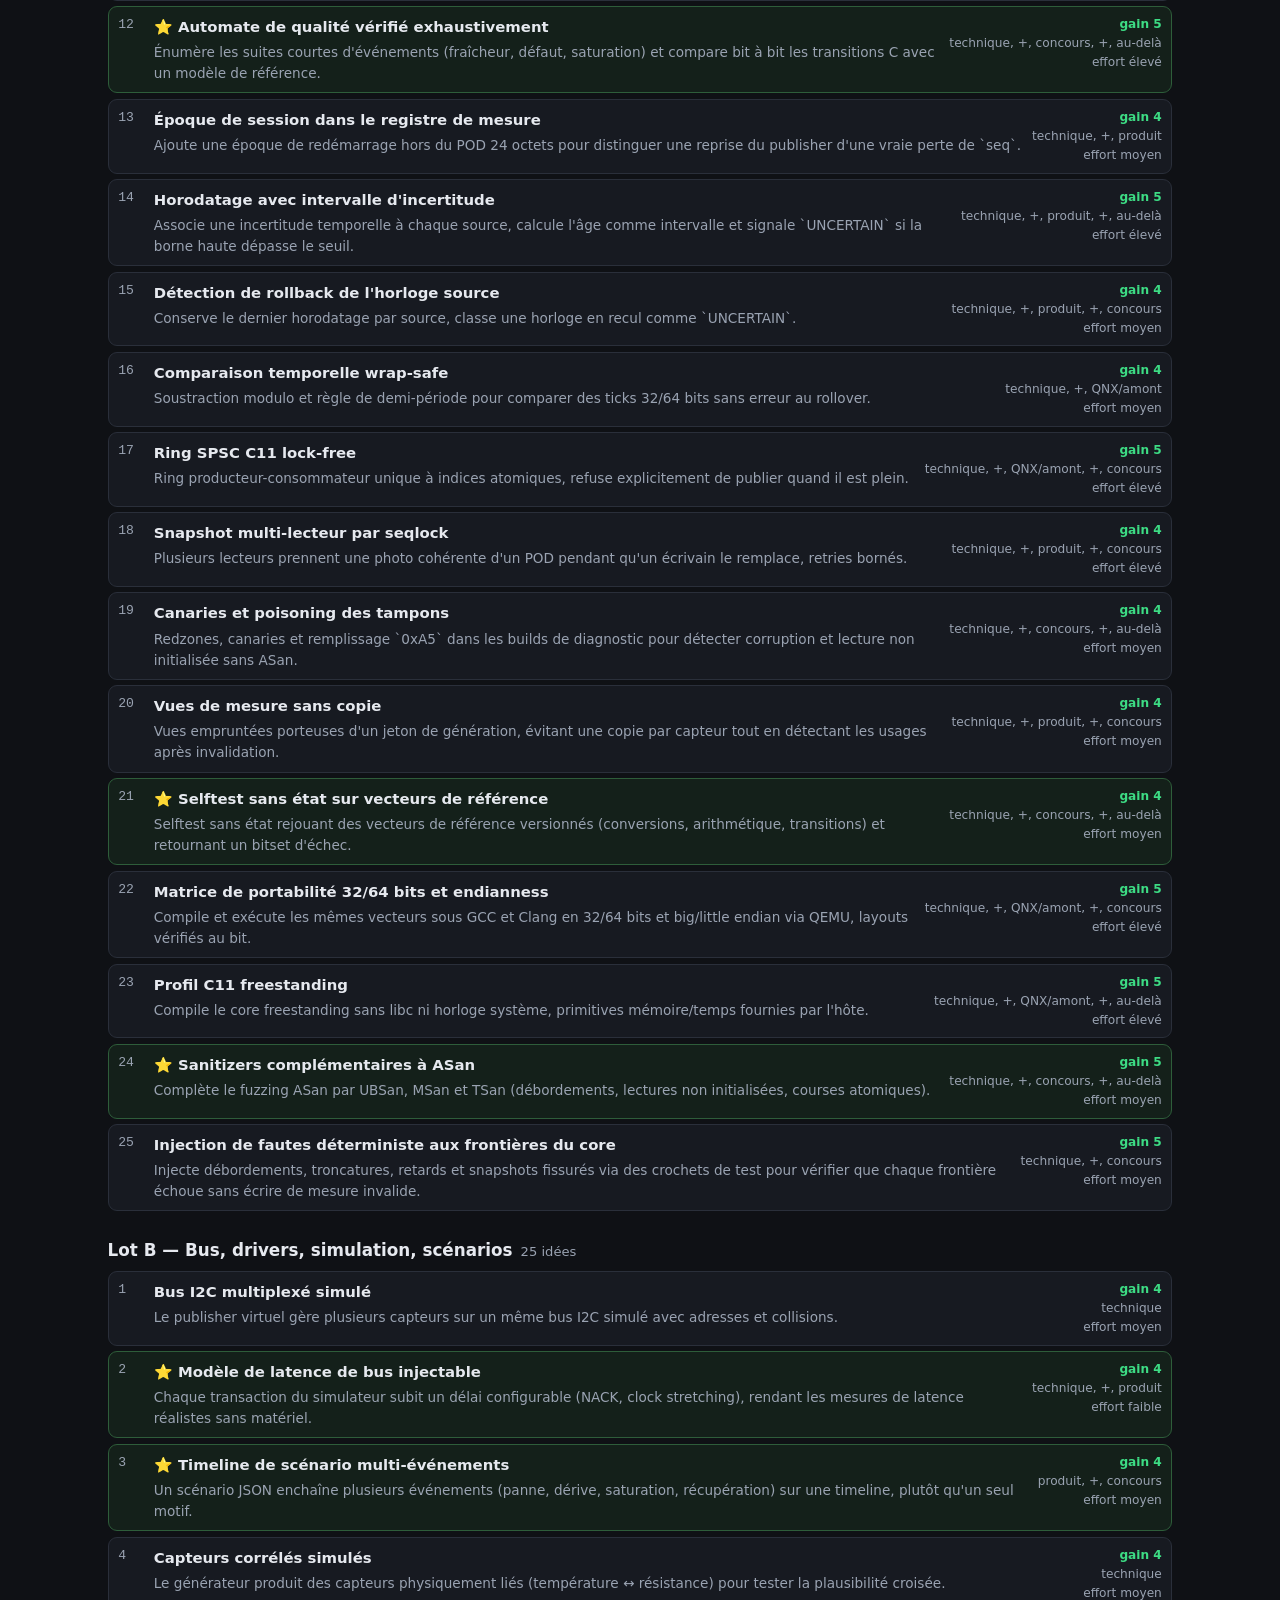
==== commit 4be19c1a: "site: démo QNX réelle (uname QNX 8.0 + journal produit dans QEMU)" ====
--- a/index.html
+++ b/index.html
@@ -158,8 +158,13 @@
   <p class="lead">Glane compile et s'exécute sur la <strong>cible réelle</strong>.
   Le socle <code>core/</code> (C11 pur) et <code>glaned</code> sont compilés avec
   <code>qcc</code> (QNX SDP 8.0, variante <code>gcc_ntox86_64</code>), sans aucun
-  warning. C'est la « preuve d'usage QNX » exigée par le règlement : du code qui
-  <em>construit vraiment</em> pour QNX 8.0, pas un simple nom dans le README.</p>
+  warning. Puis <strong>une image QNX 8.0 minimale est amorcée dans
+  <code>qemu-system-x86_64</code></strong> (via <code>-kernel</code>, sans disque
+  ni réseau) et le <code>uname</code> de l'invité est capturé tel quel, avec le
+  journal de mesures produit <em>par glaned dans QNX</em>.
+  C'est la « preuve d'usage QNX » exigée par le règlement : du code qui
+  <em>construit et tourne vraiment</em> sur QNX 8.0, pas un simple nom dans le
+  README — et la commande d'amorçage est reproduite ci-dessous.</p>
   <div id="qnx-status" class="tags"></div>
 
   <h3>Preuve de compilation <span class="hint">(qcc, QNX SDP 8.0)</span></h3>
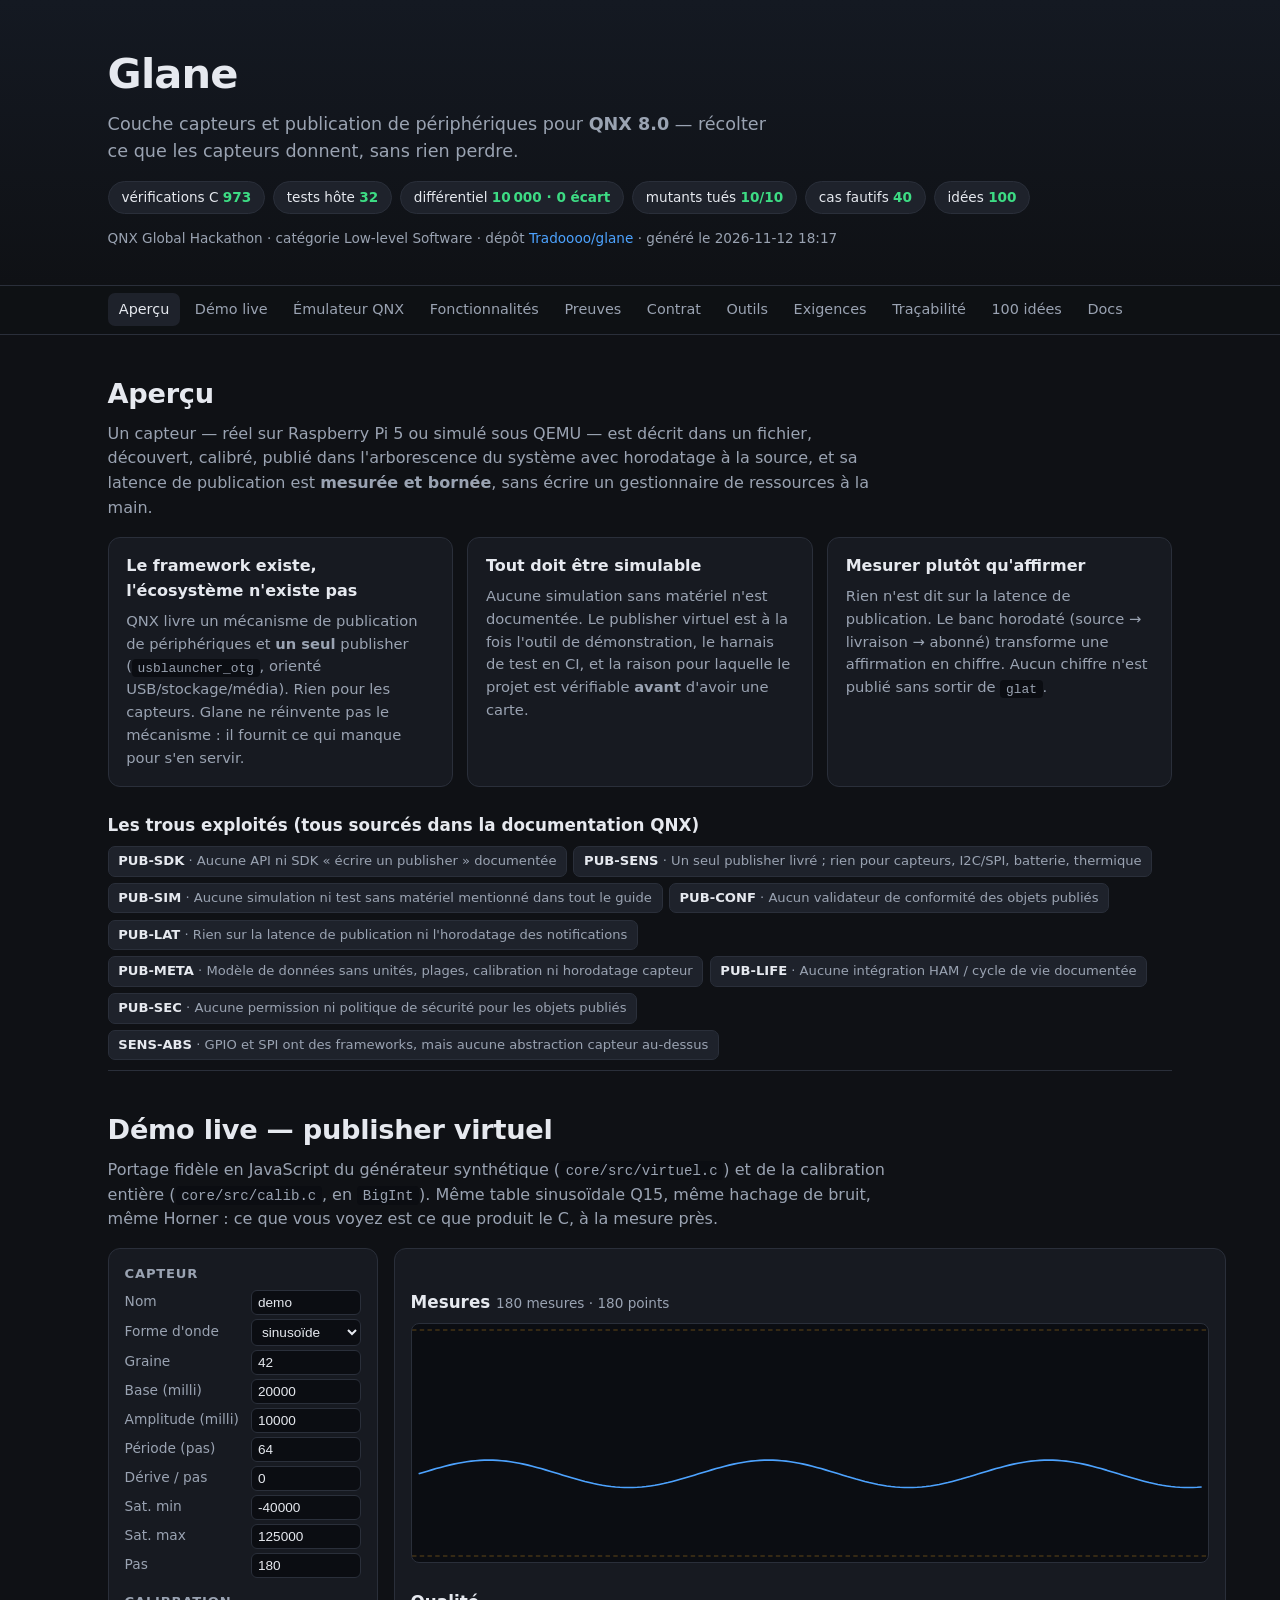
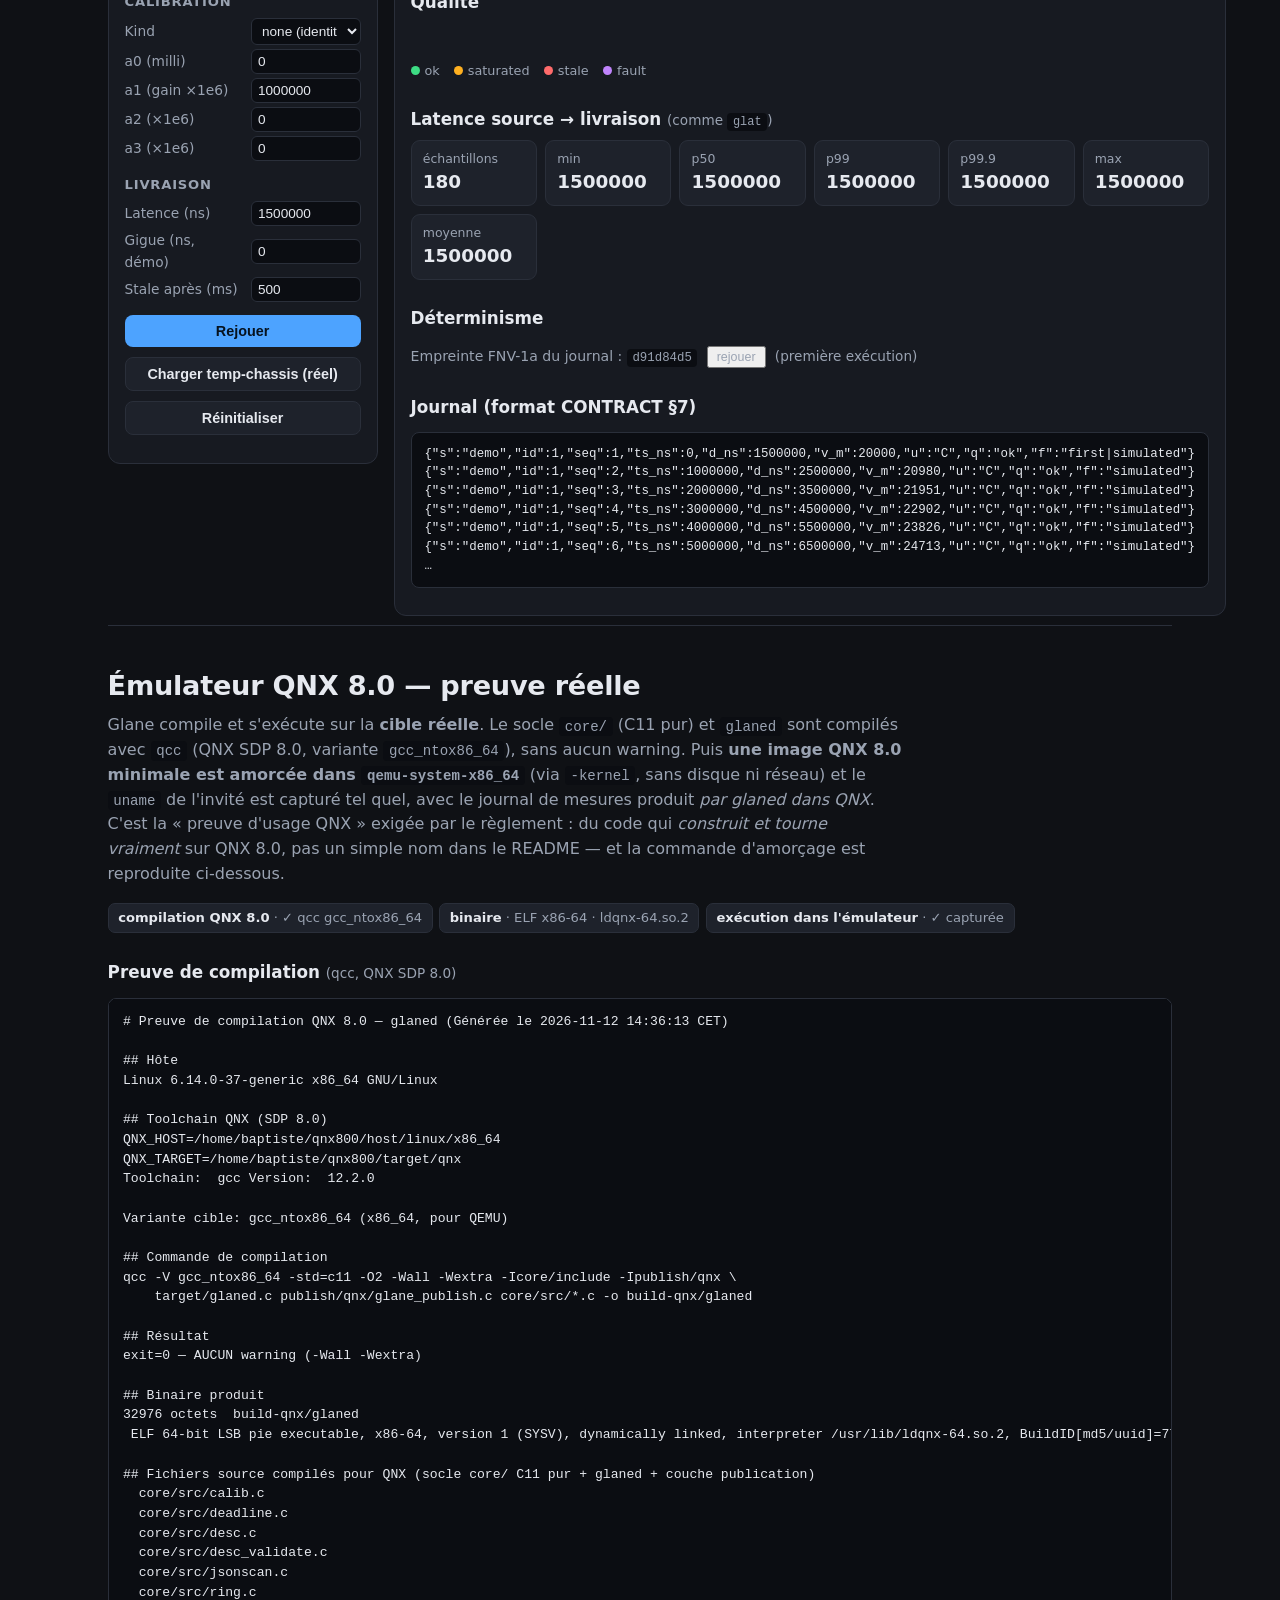
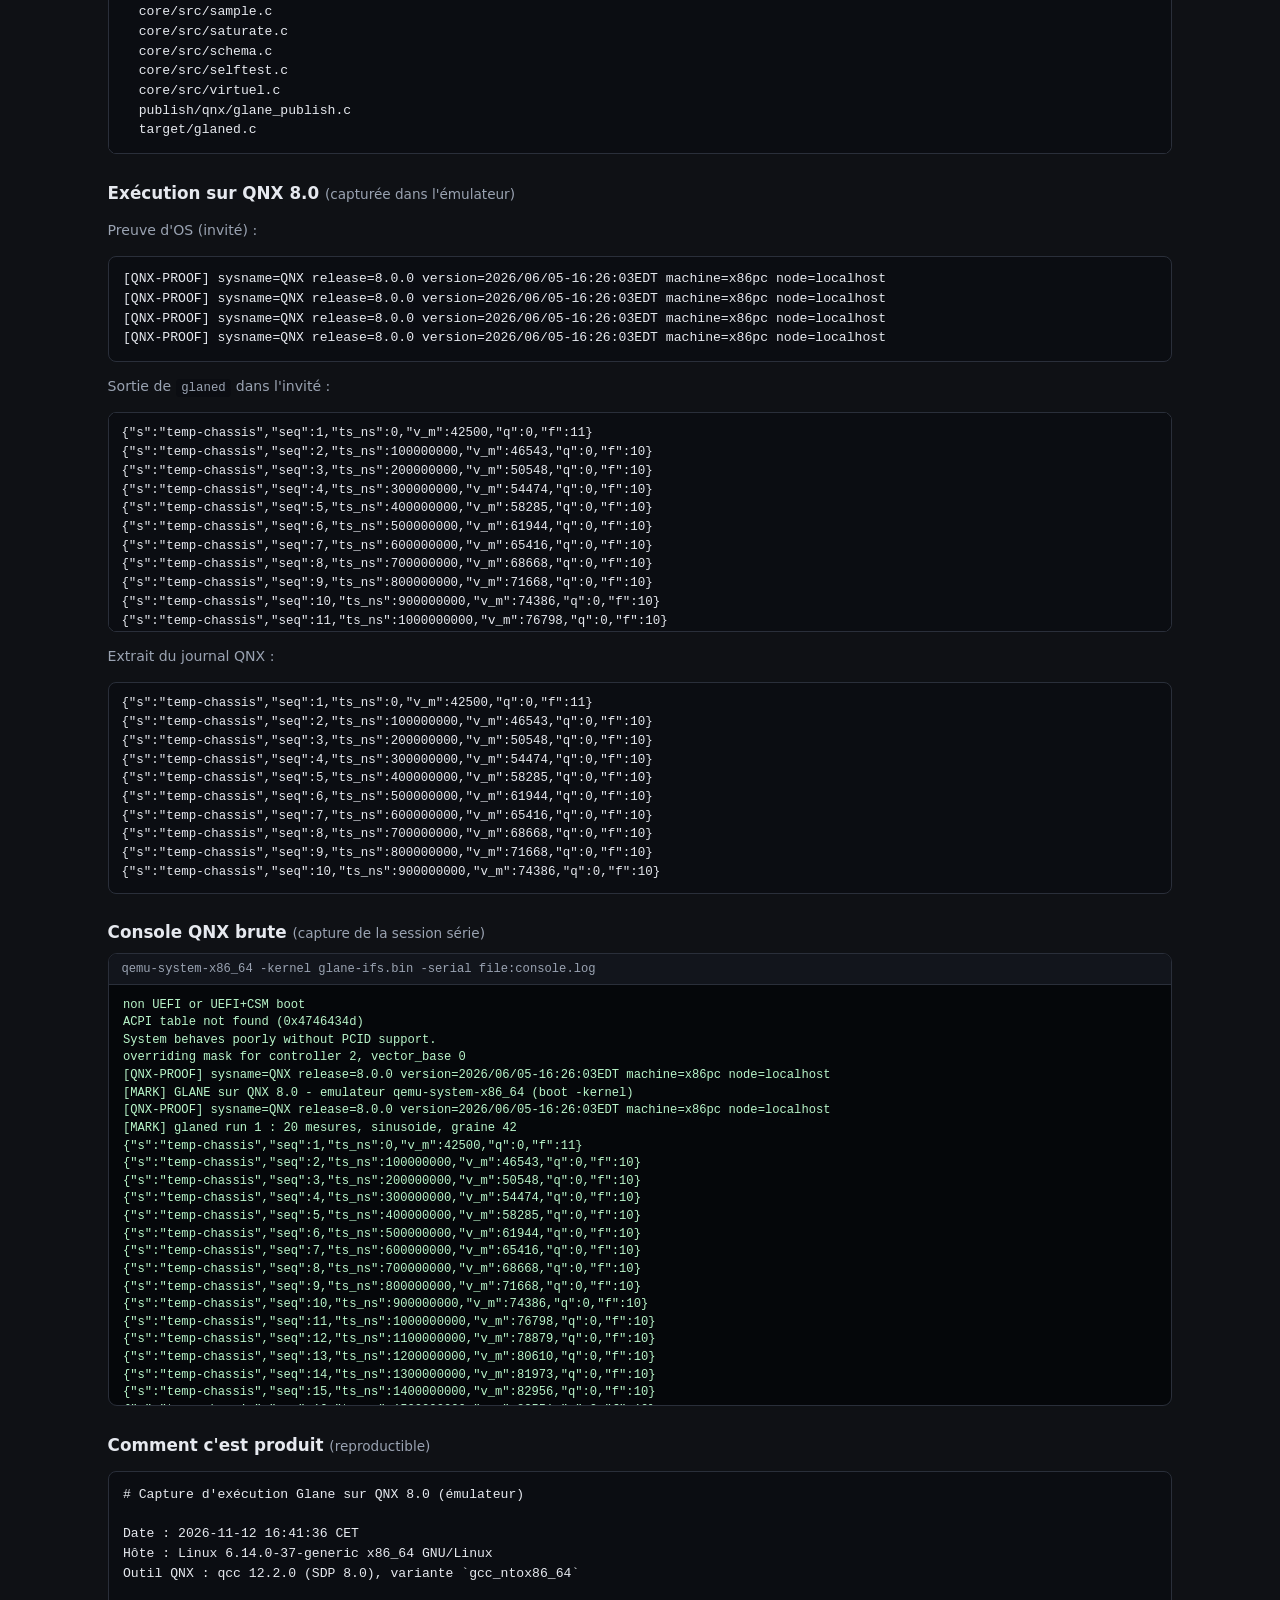
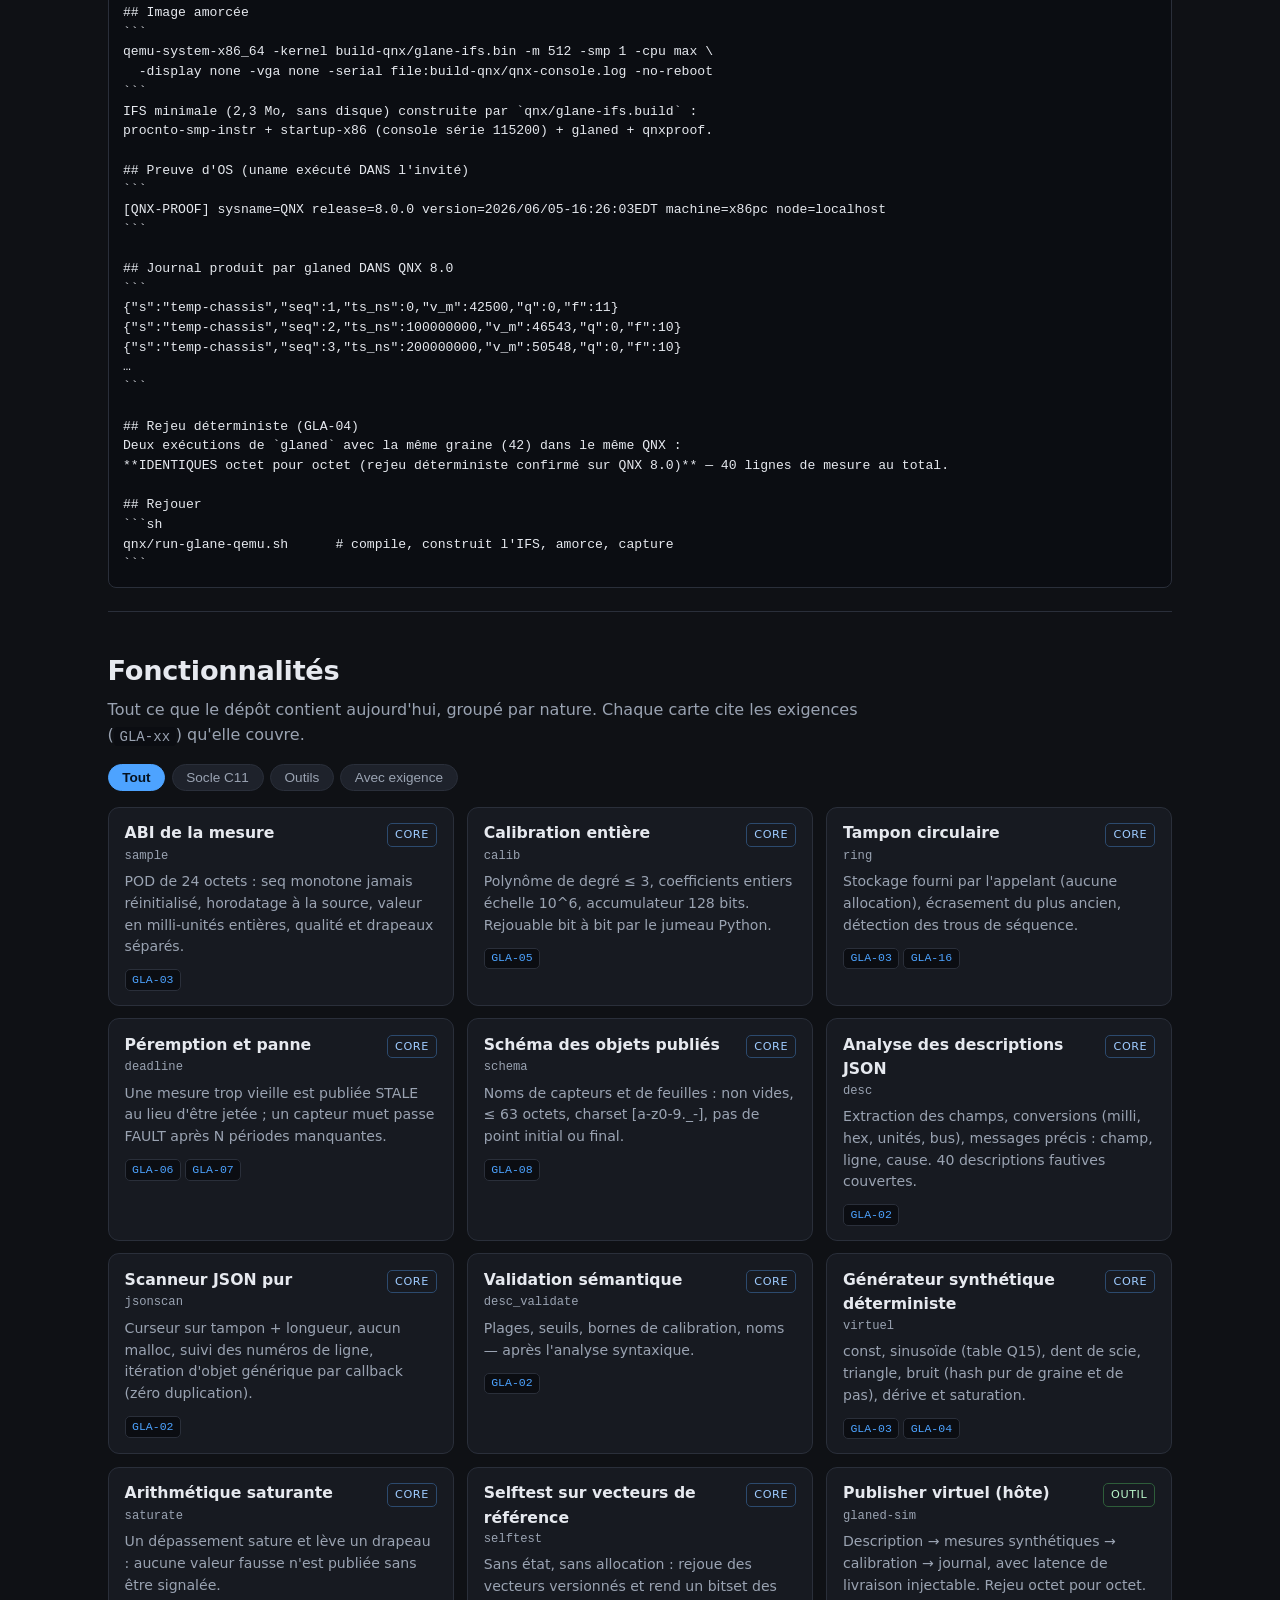
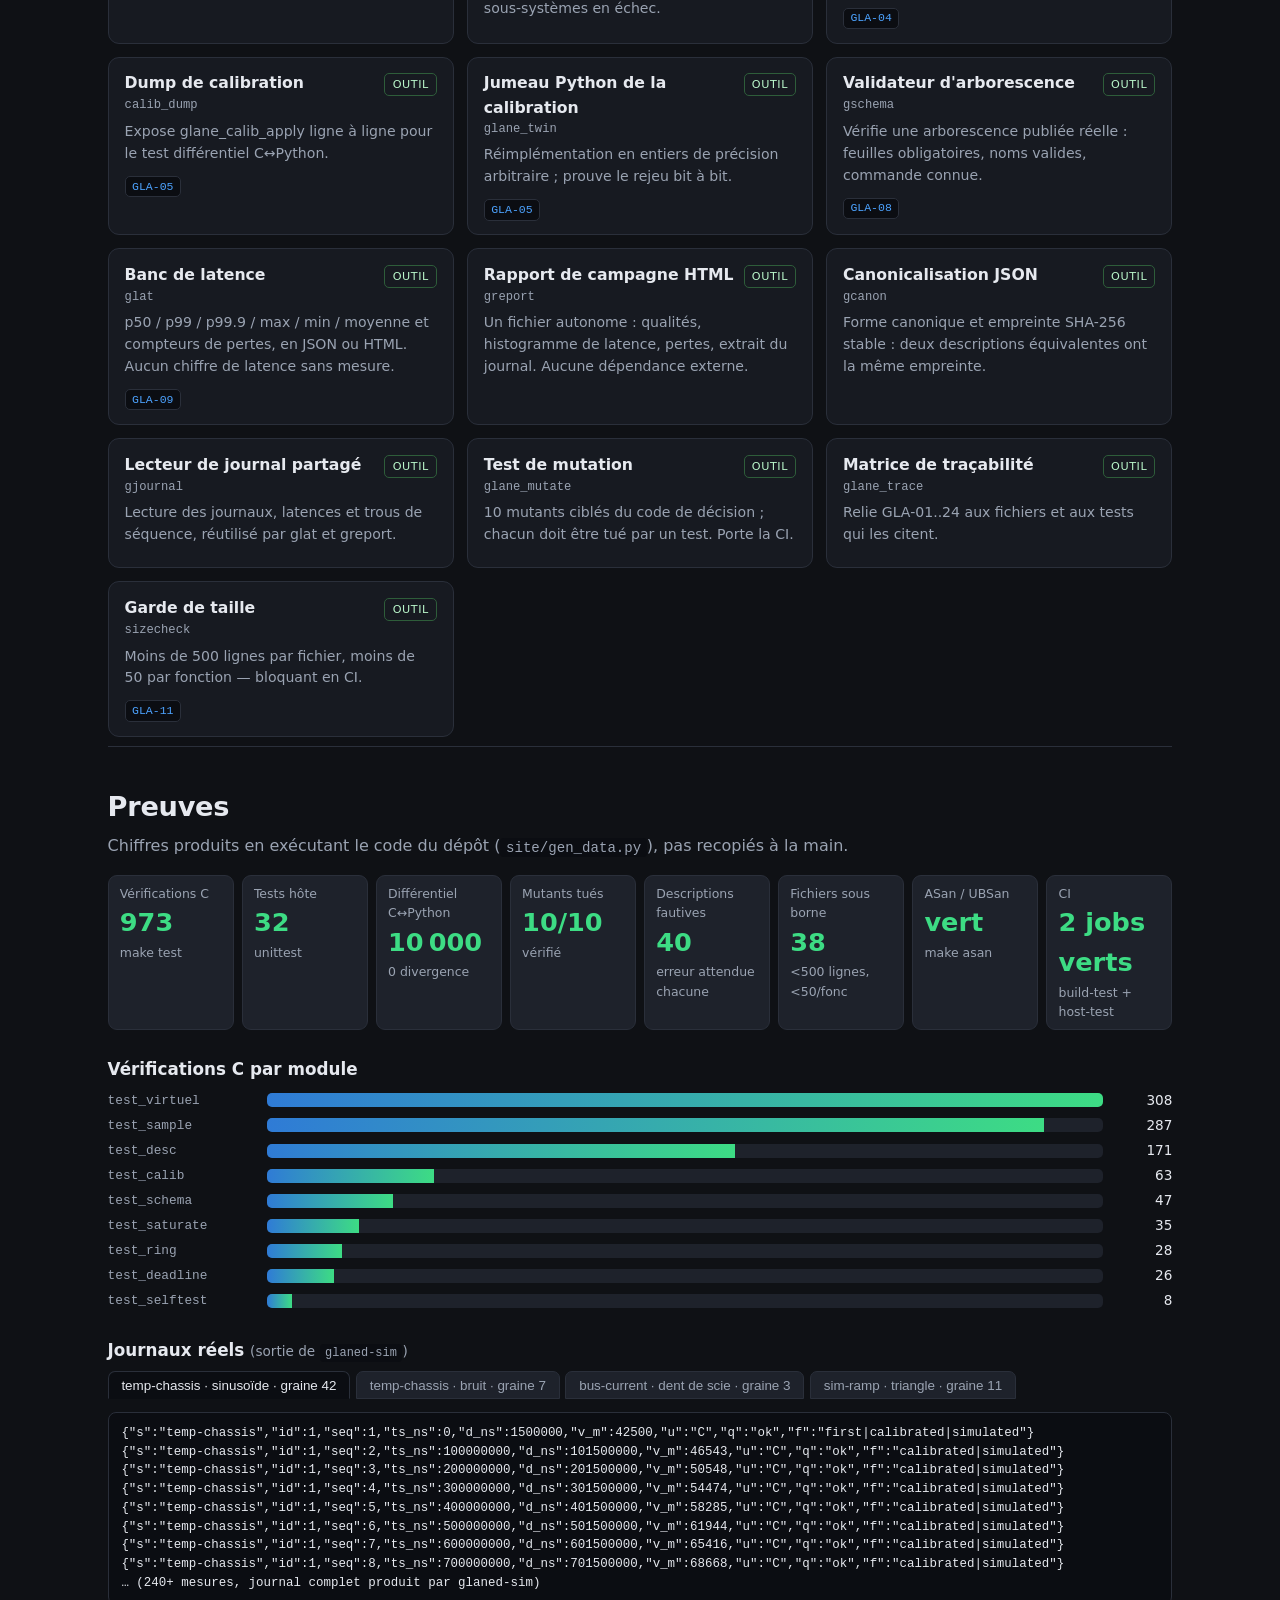
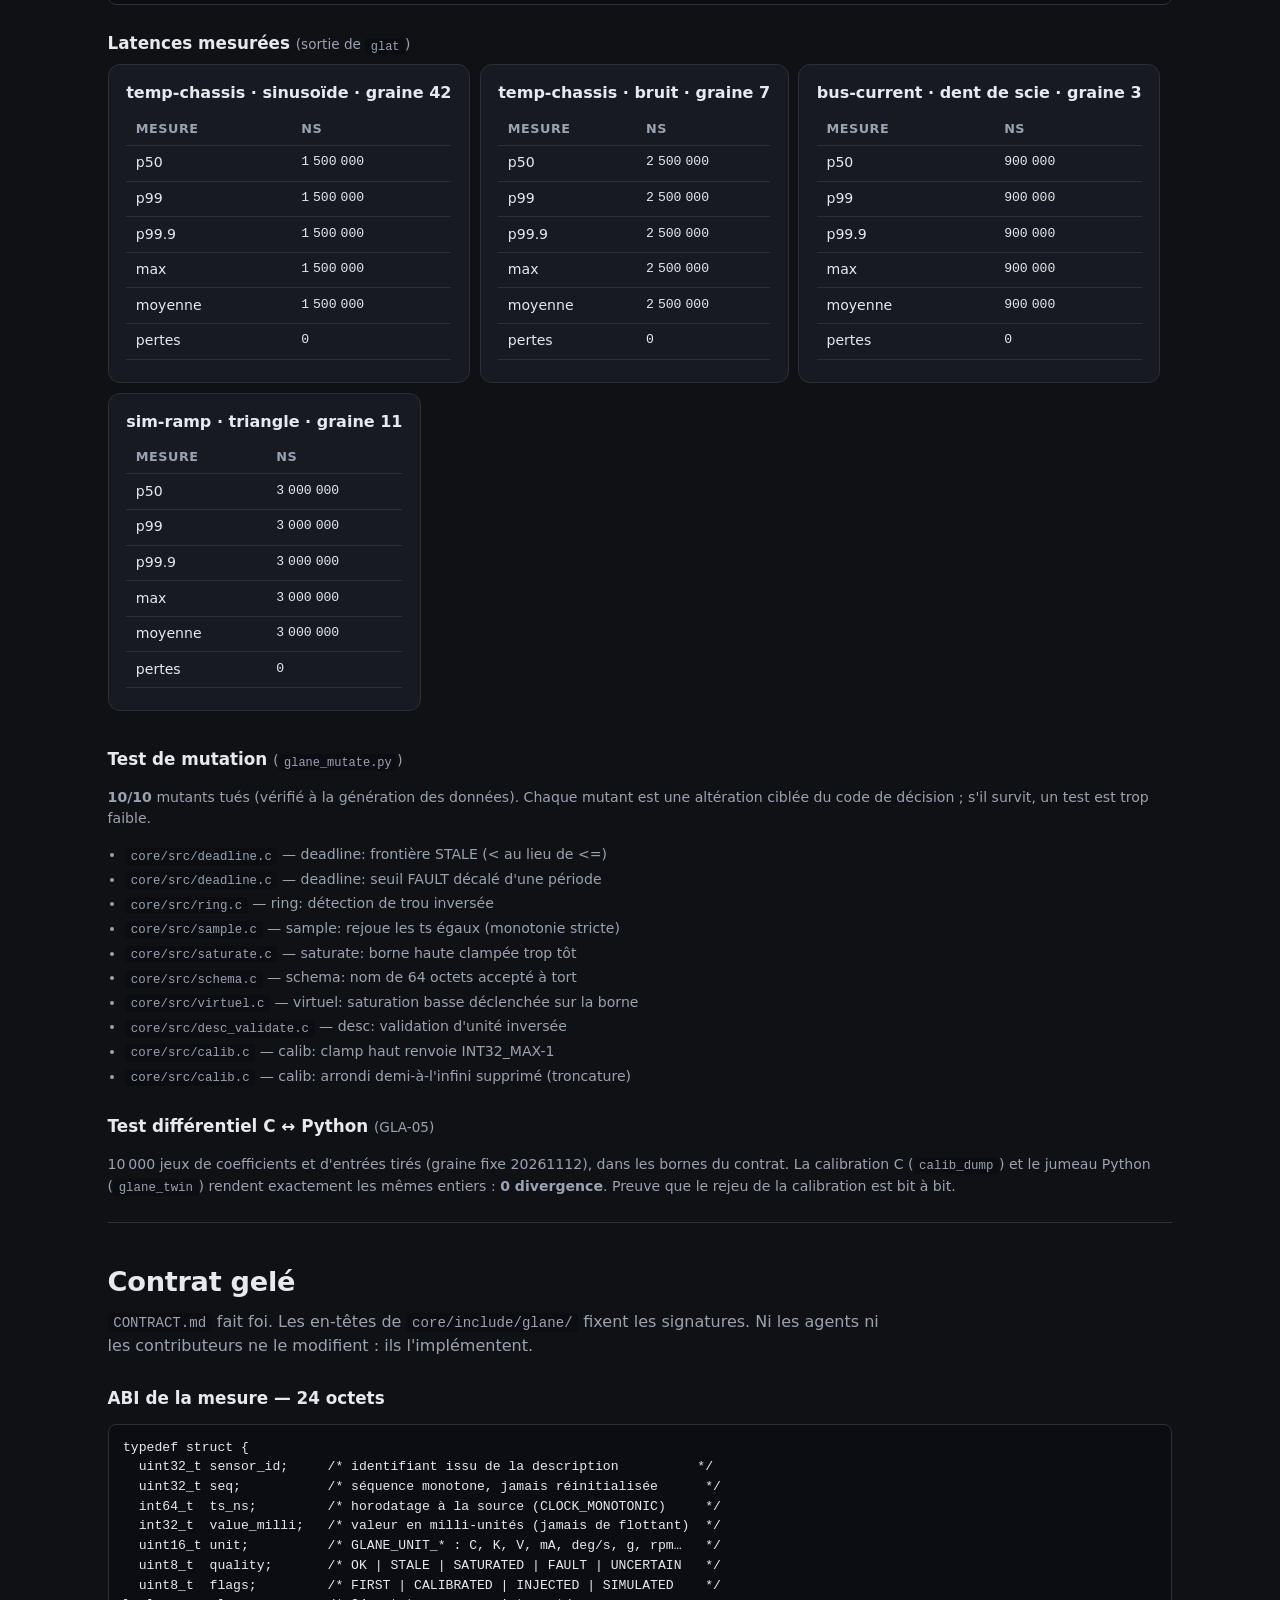
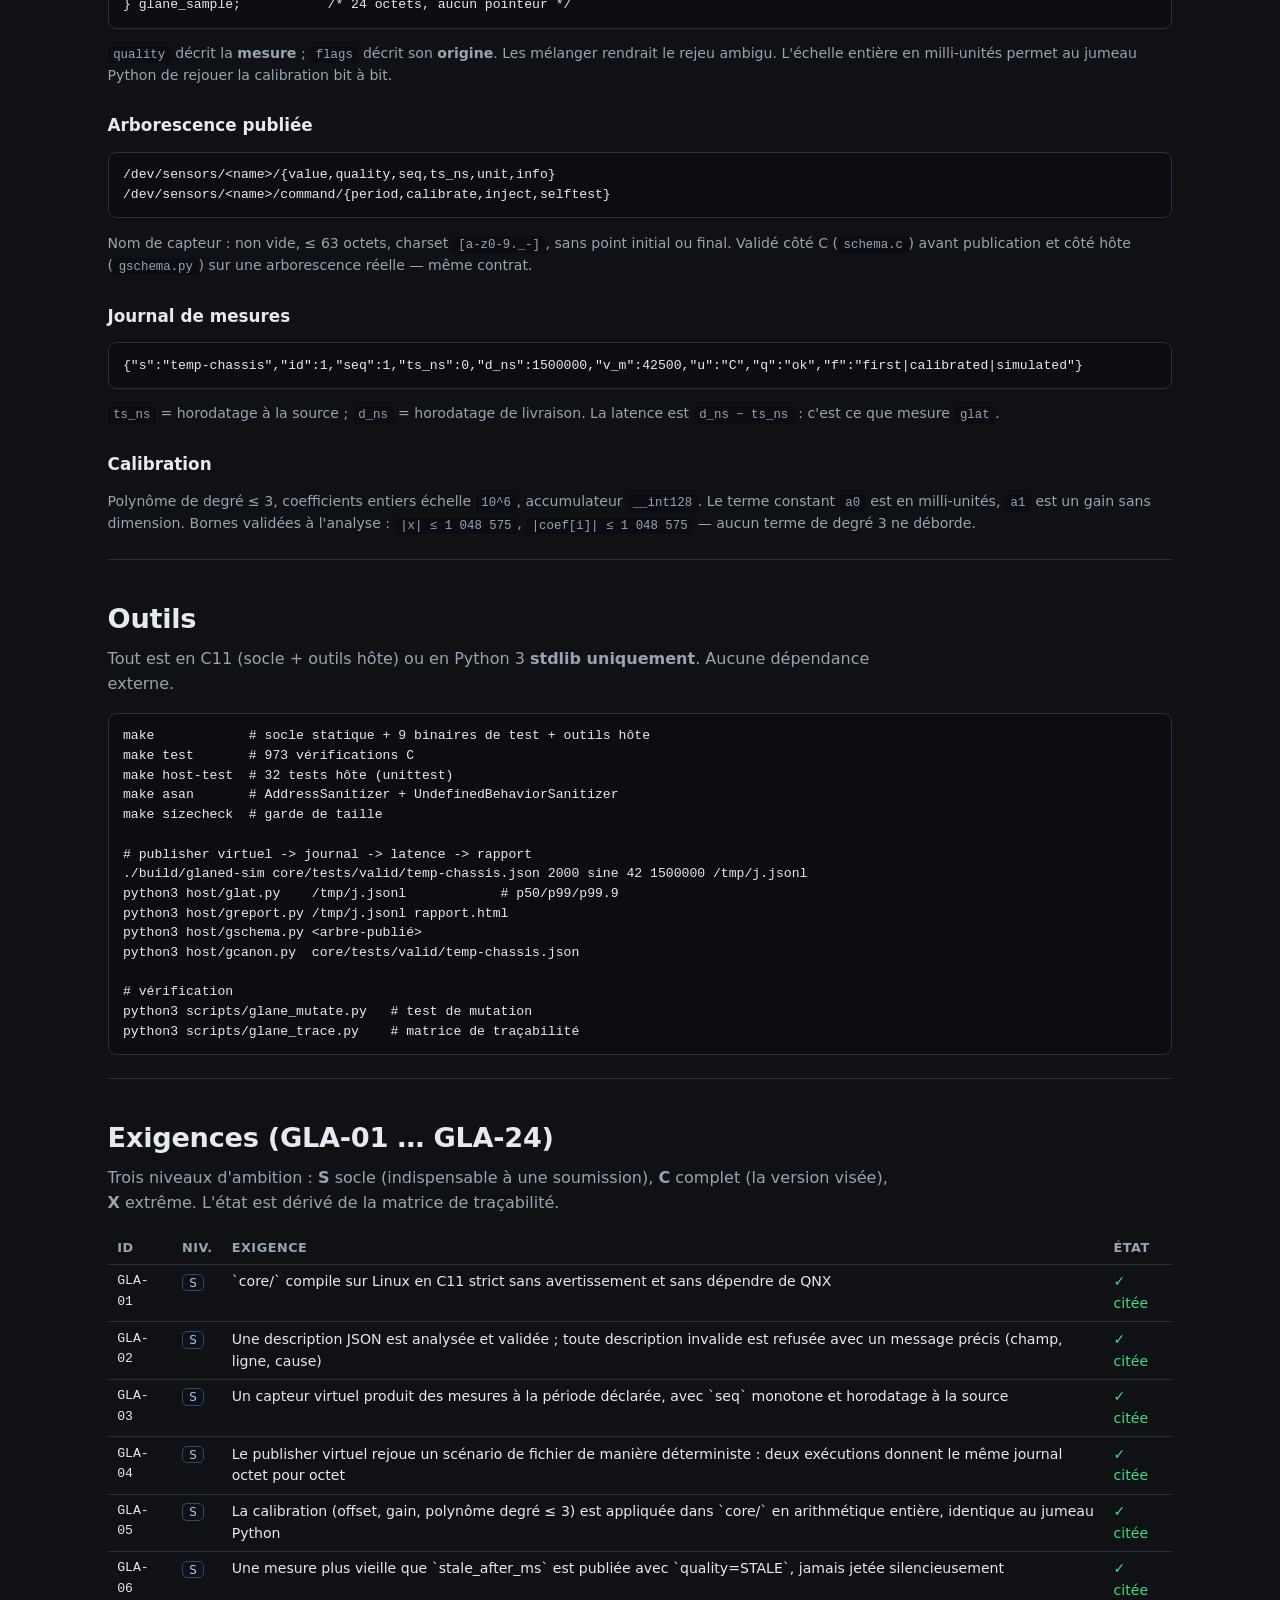
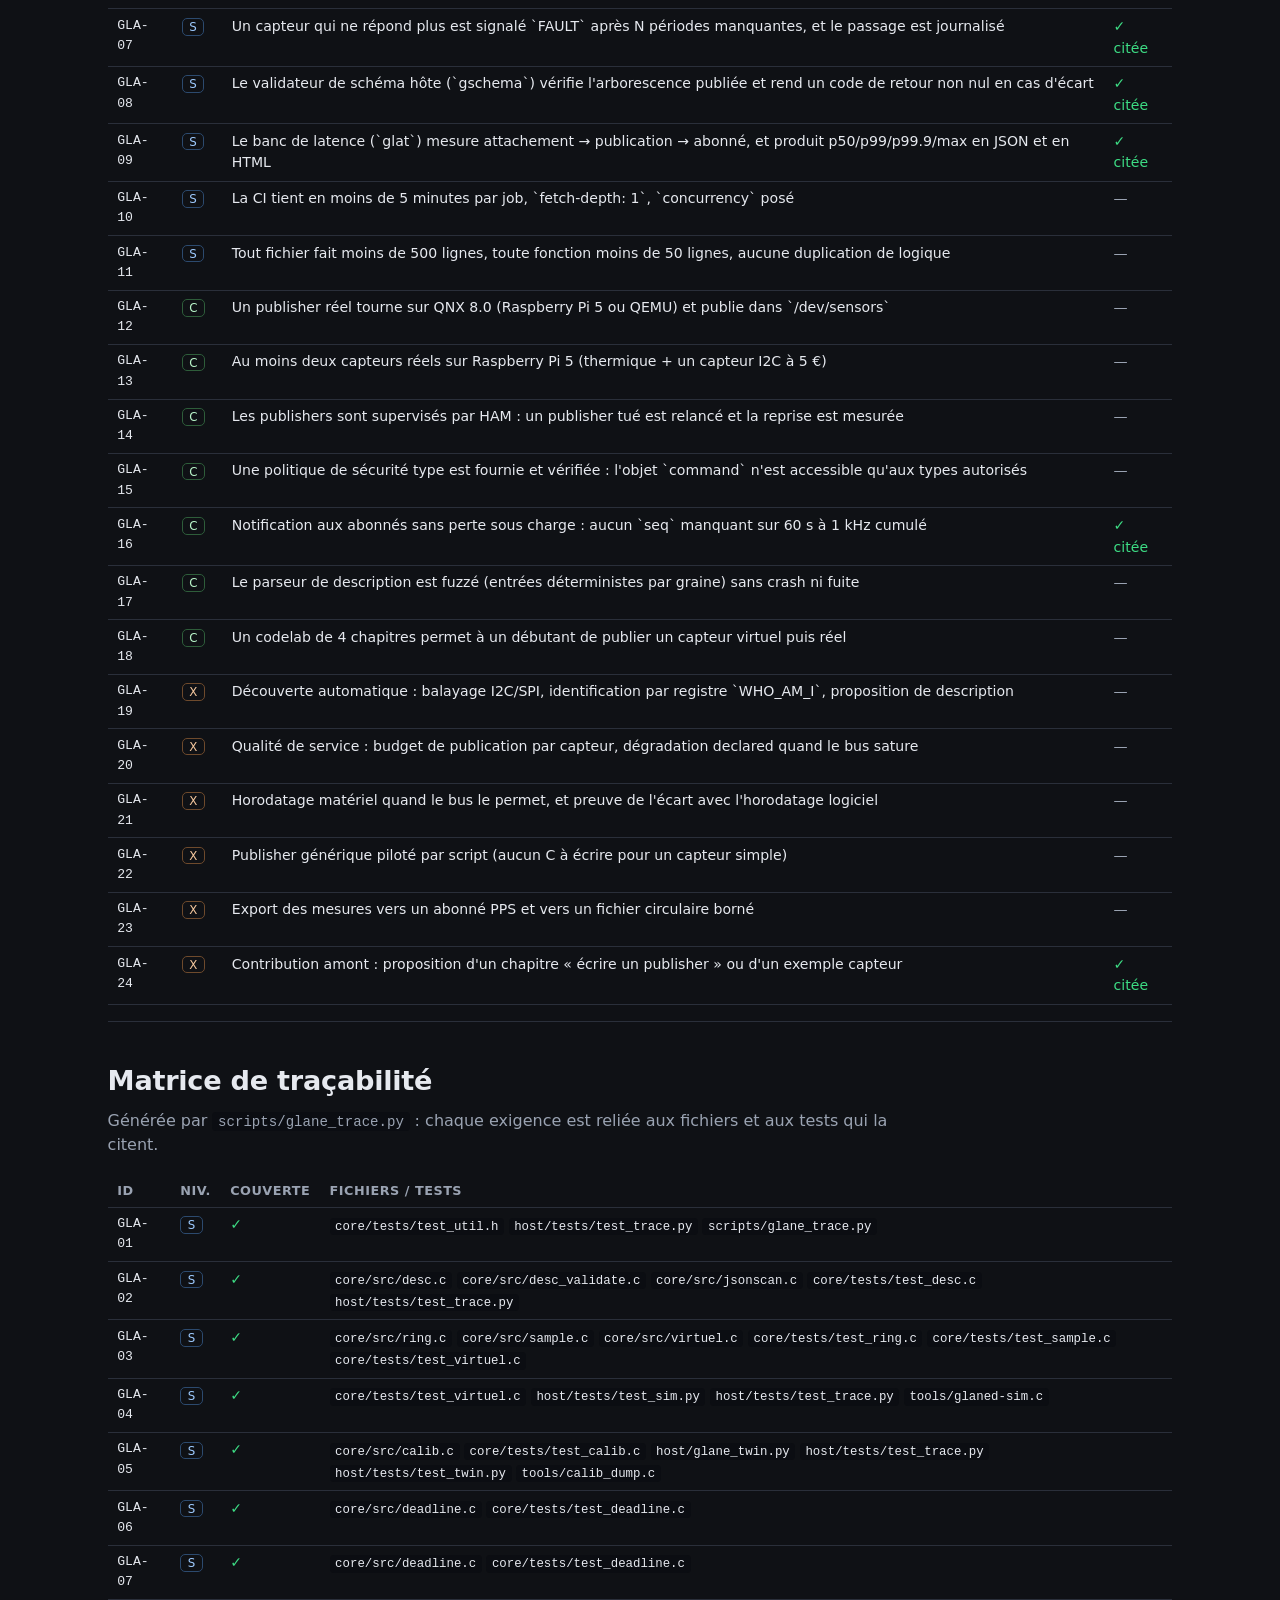
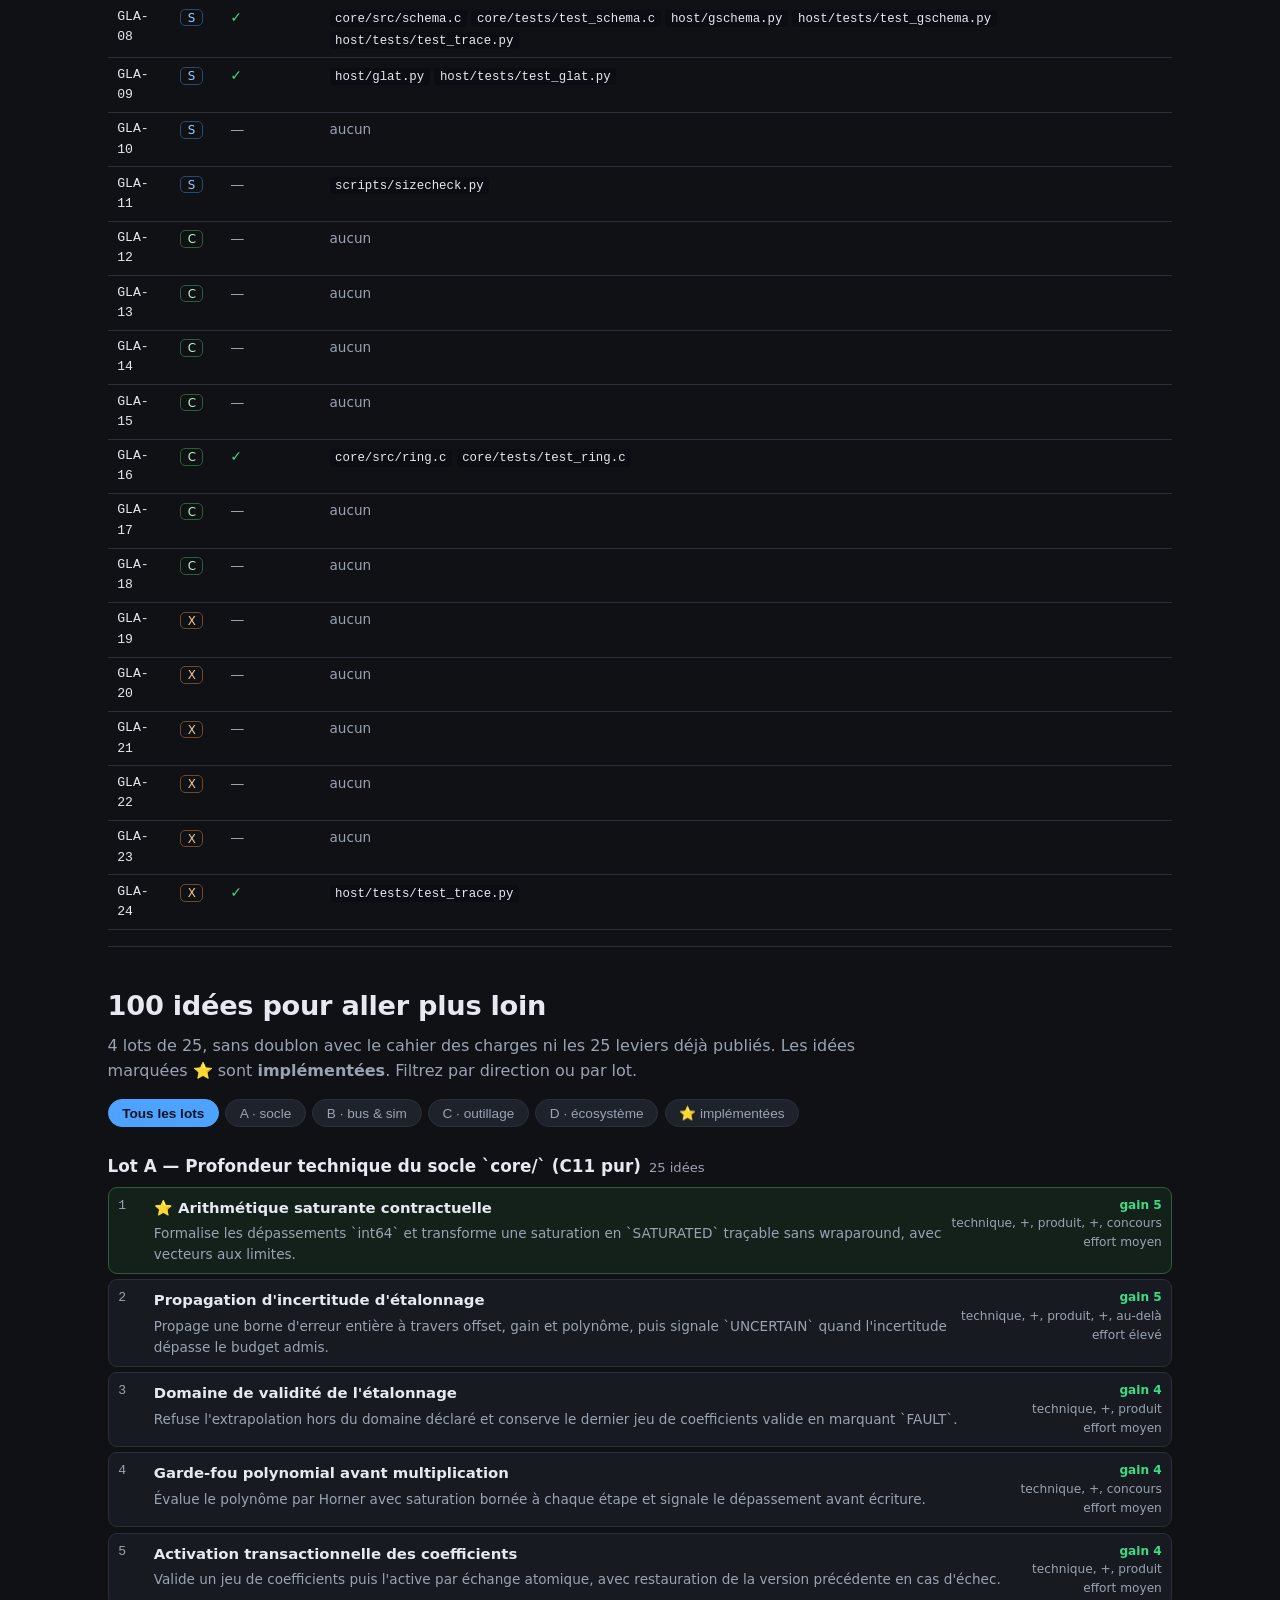
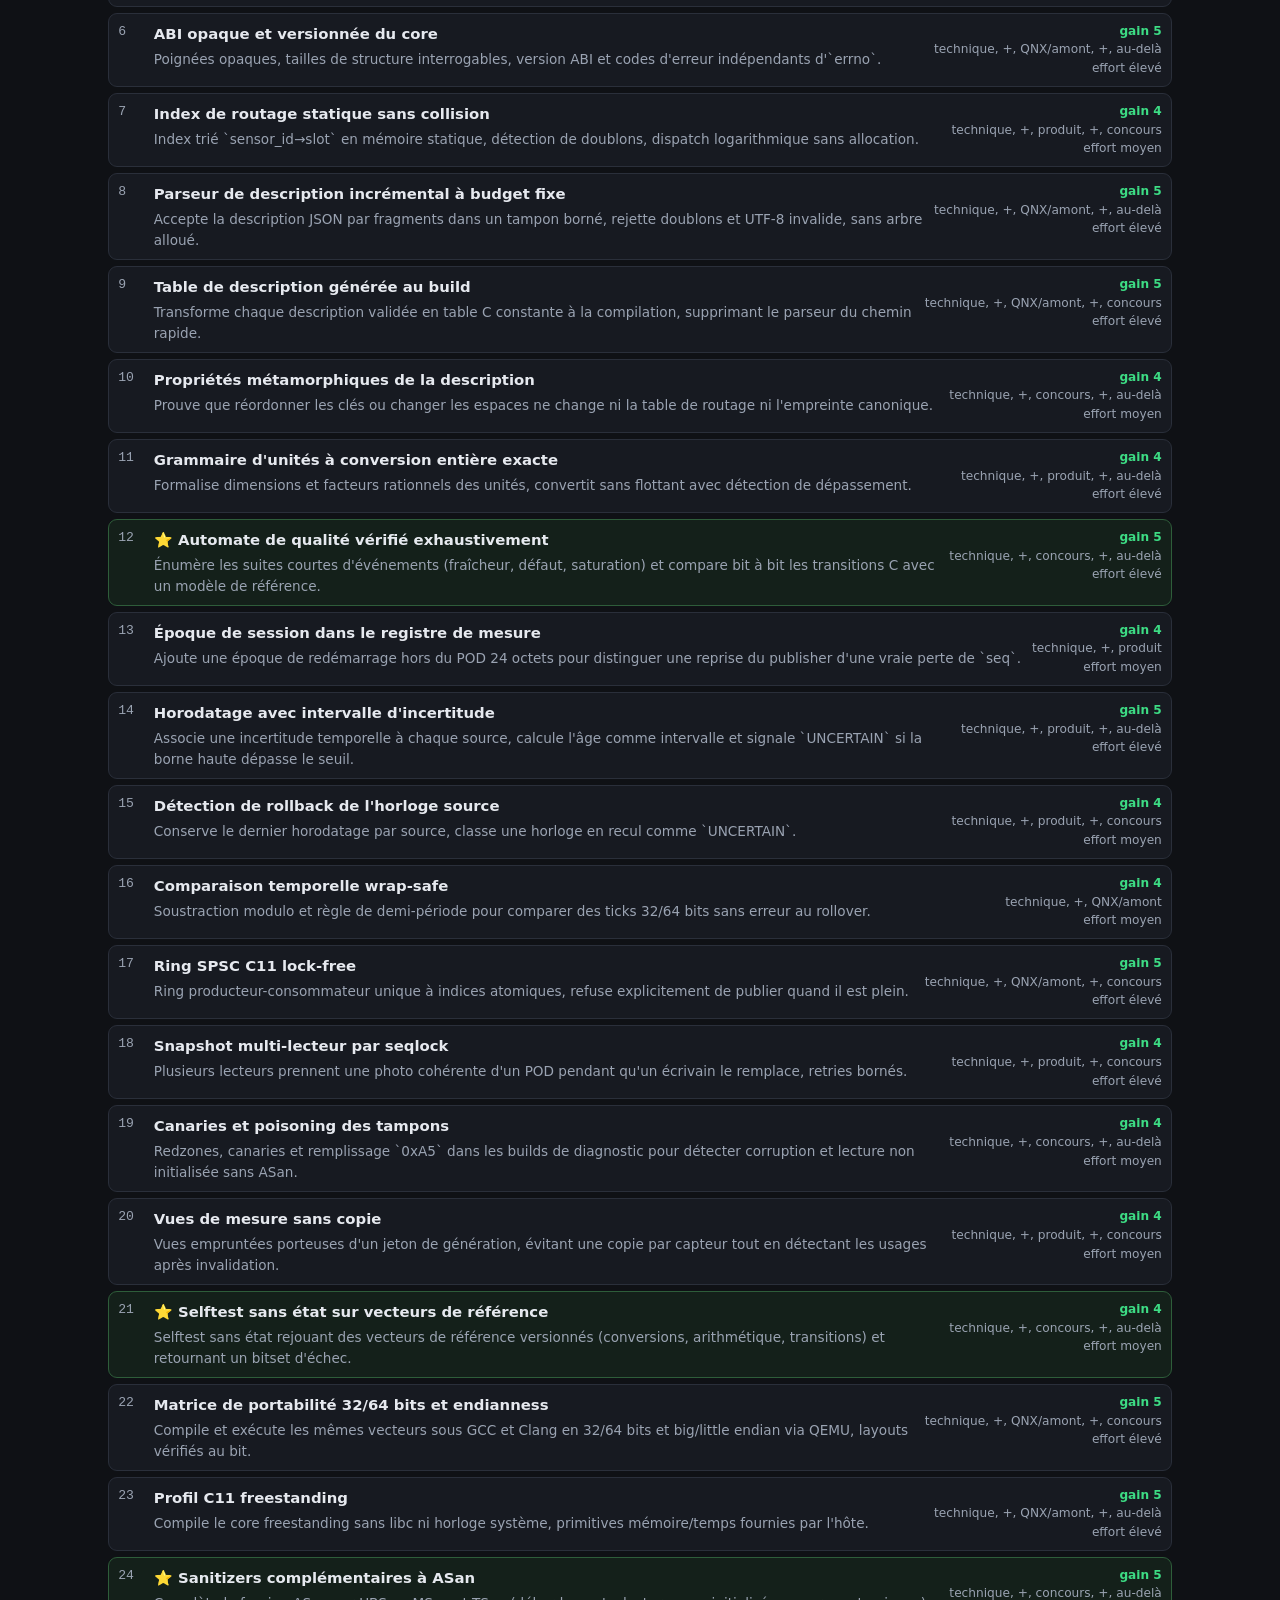
==== commit a6c38b75: "site: liens -> Tradoooo/glane" ====
--- a/index.html
+++ b/index.html
@@ -15,7 +15,7 @@
     récolter ce que les capteurs donnent, sans rien perdre.</p>
     <div id="badges" class="badges"></div>
     <p class="meta">QNX Global Hackathon · catégorie Low-level Software ·
-      dépôt <a href="https://github.com/BaptisteFaisy/glane">BaptisteFaisy/glane</a> ·
+      dépôt <a href="https://github.com/Tradoooo/glane">Tradoooo/glane</a> ·
       généré le <span id="generated"></span></p>
   </div>
 </header>
@@ -309,9 +309,9 @@
 
 <footer class="wrap">
   <p>Glane — Copyright 2026 Baptiste Faisy · Licence
-  <a href="https://github.com/BaptisteFaisy/glane/blob/main/LICENSE">Apache-2.0</a> ·
-  <a href="https://github.com/BaptisteFaisy/glane">dépôt</a> ·
-  <a href="https://github.com/BaptisteFaisy/glane/actions">CI</a></p>
+  <a href="https://github.com/Tradoooo/glane/blob/main/LICENSE">Apache-2.0</a> ·
+  <a href="https://github.com/Tradoooo/glane">dépôt</a> ·
+  <a href="https://github.com/Tradoooo/glane/actions">CI</a></p>
   <p class="small">Cette page ne charge aucune ressource externe : pas de CDN,
   pas de police tierce, pas de mesure d'audience.</p>
 </footer>
--- a/style.css
+++ b/style.css
@@ -159,6 +159,16 @@
 .tight { margin: .3rem 0; padding-left: 1.1rem; color: var(--muted); font-size: .88rem; }
 .tight li { margin: .15rem 0; }
 
+/* ---------- console QNX (terminal) ---------- */
+.terminal { background: #05070a; border: 1px solid var(--line); border-radius: 9px;
+  overflow: hidden; margin: .5rem 0 1rem; }
+.terminal-bar { background: #12151c; border-bottom: 1px solid var(--line);
+  color: var(--muted); font-size: .76rem; padding: .35rem .8rem;
+  font-family: ui-monospace, Menlo, Consolas, monospace; }
+.terminal pre { margin: 0; padding: .7rem .9rem; background: transparent;
+  color: #b9f6ca; font-size: .76rem; line-height: 1.45; max-height: 420px;
+  overflow: auto; white-space: pre; }
+
 footer { padding: 1.6rem 0 2.4rem; color: var(--muted); font-size: .88rem; }
 
 @media (max-width: 820px) {
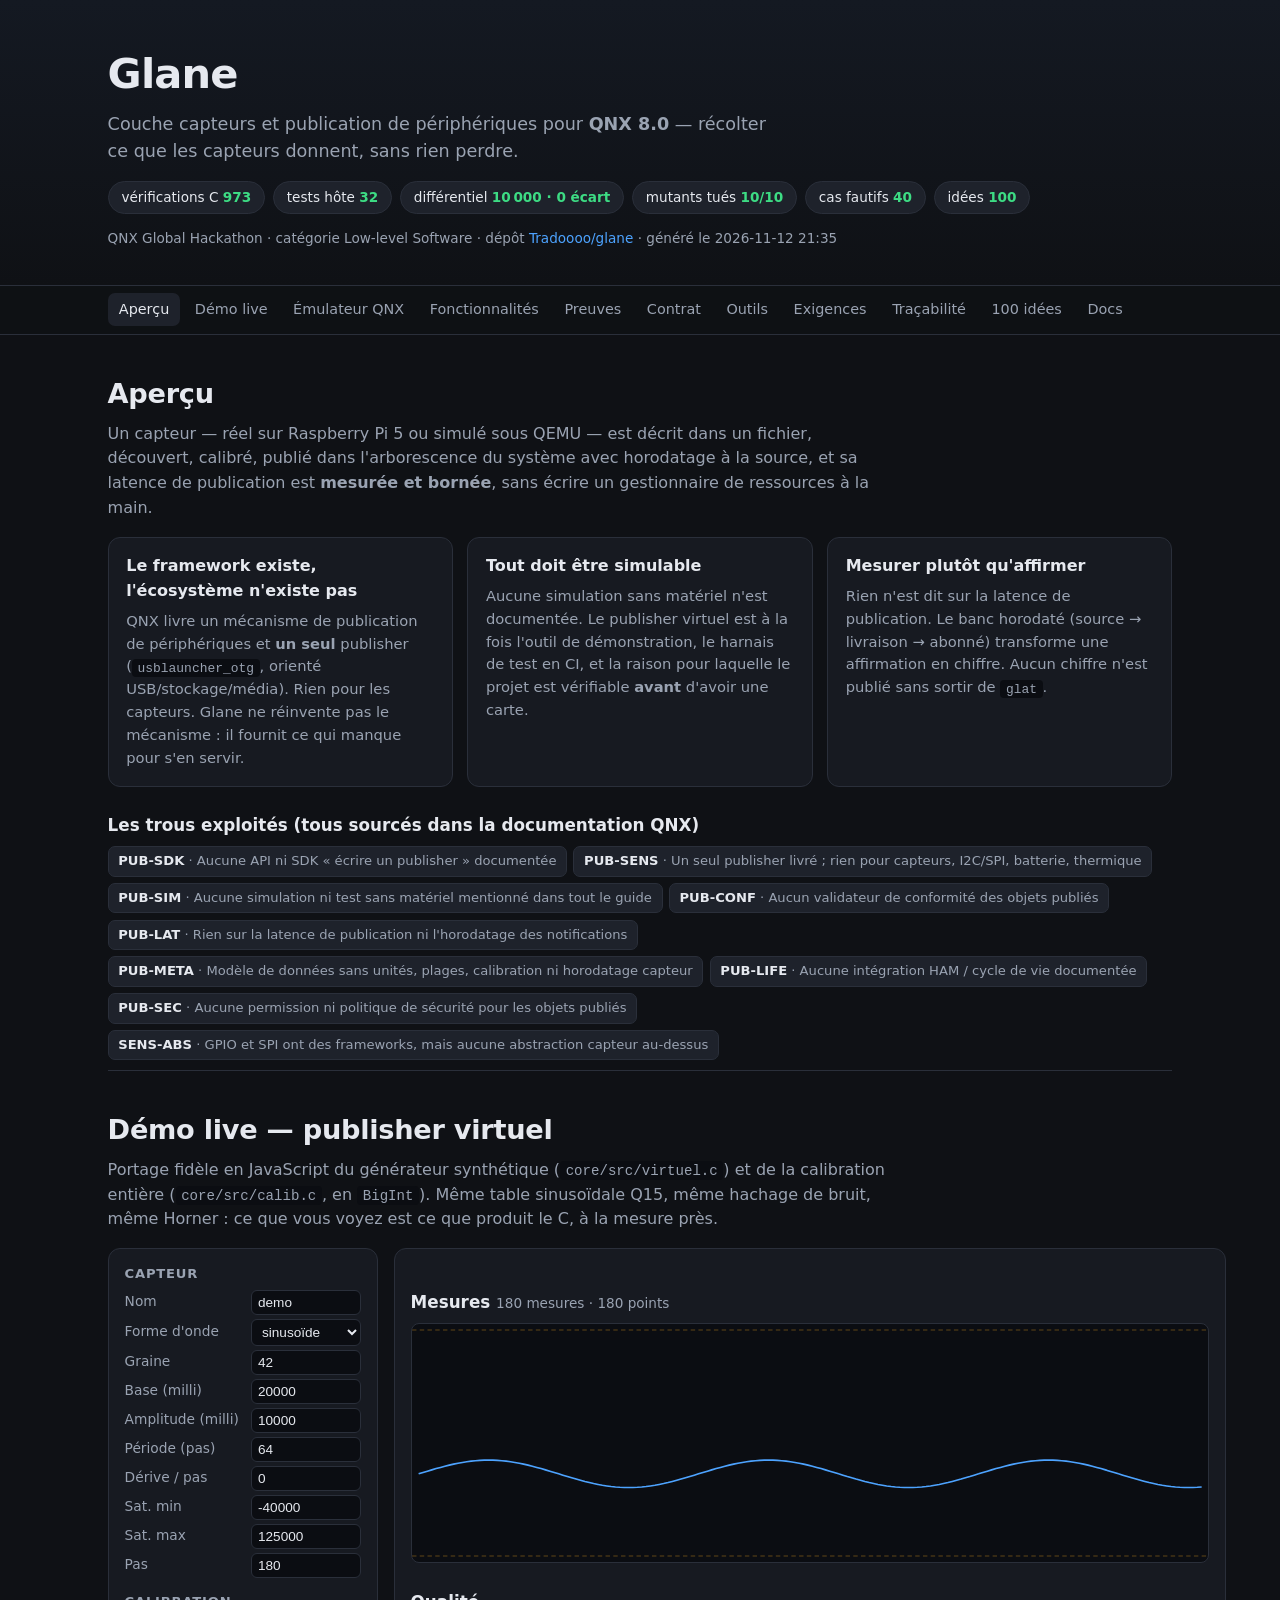
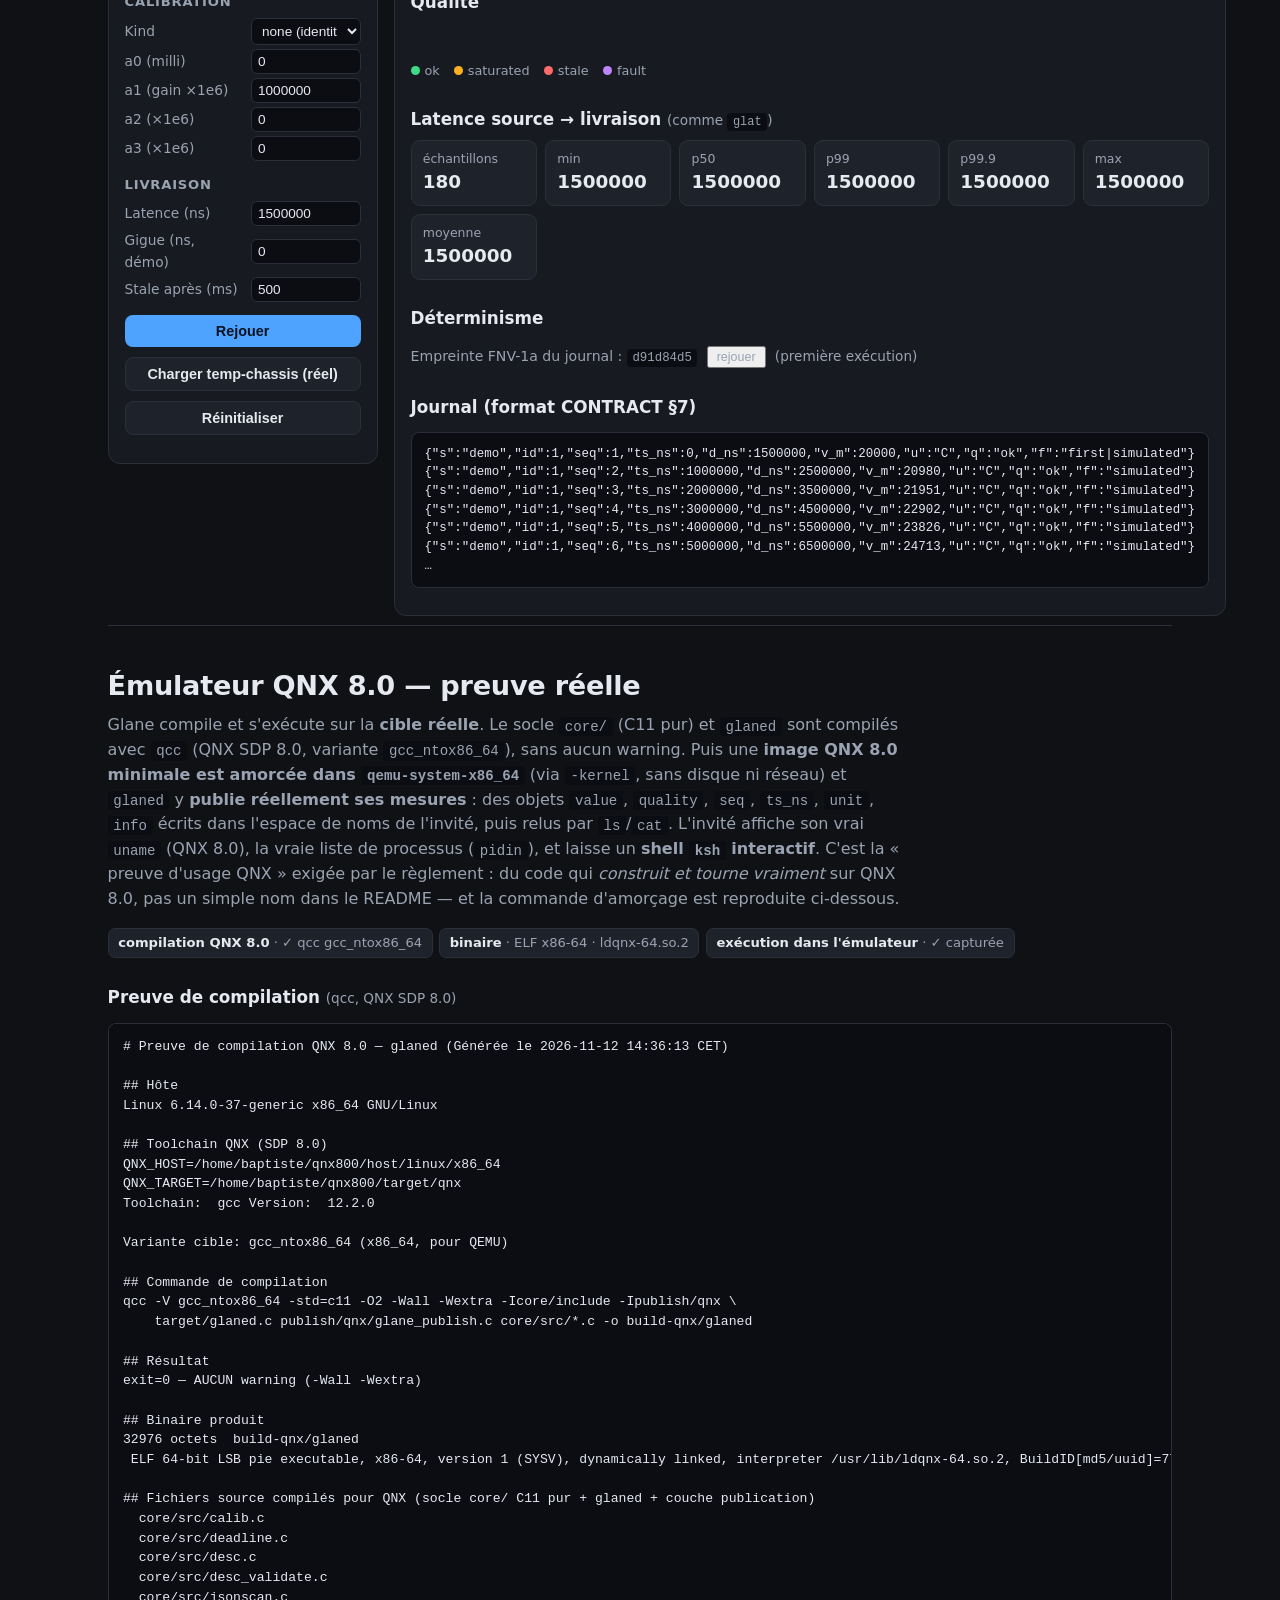
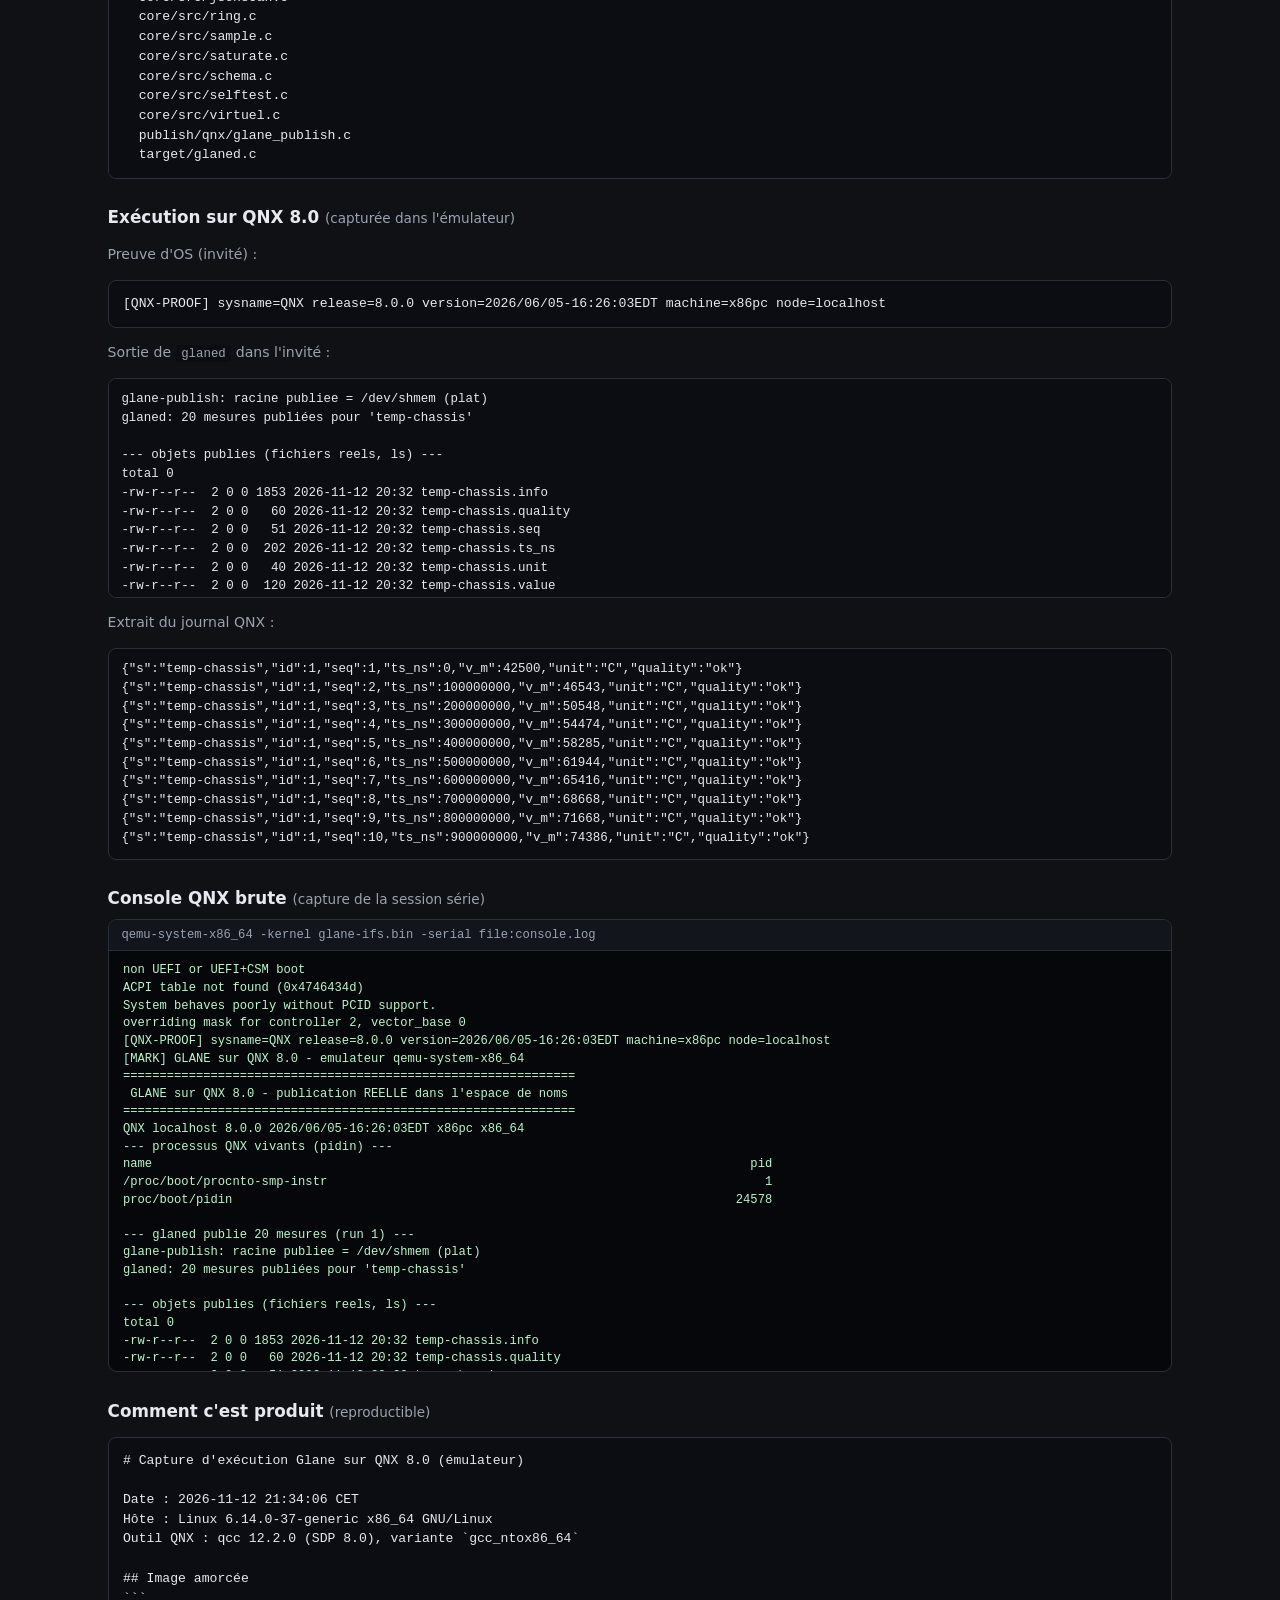
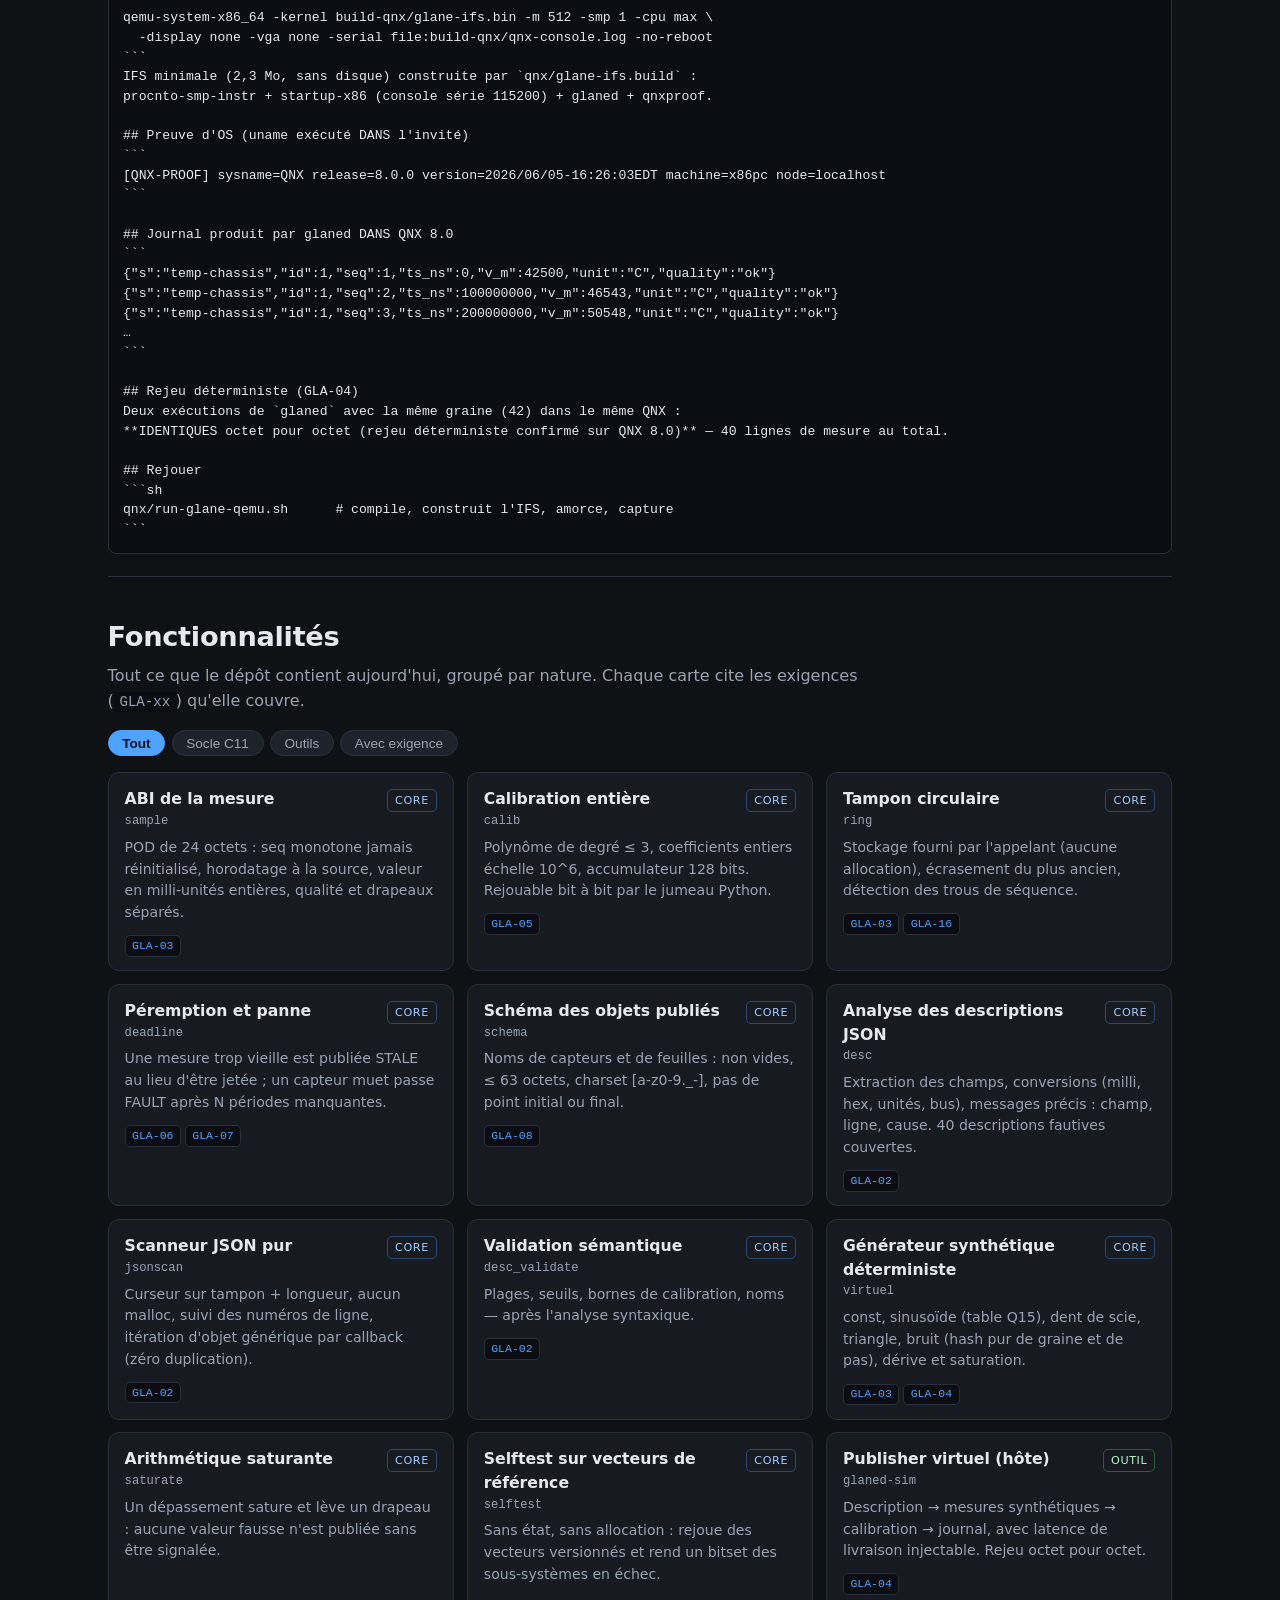
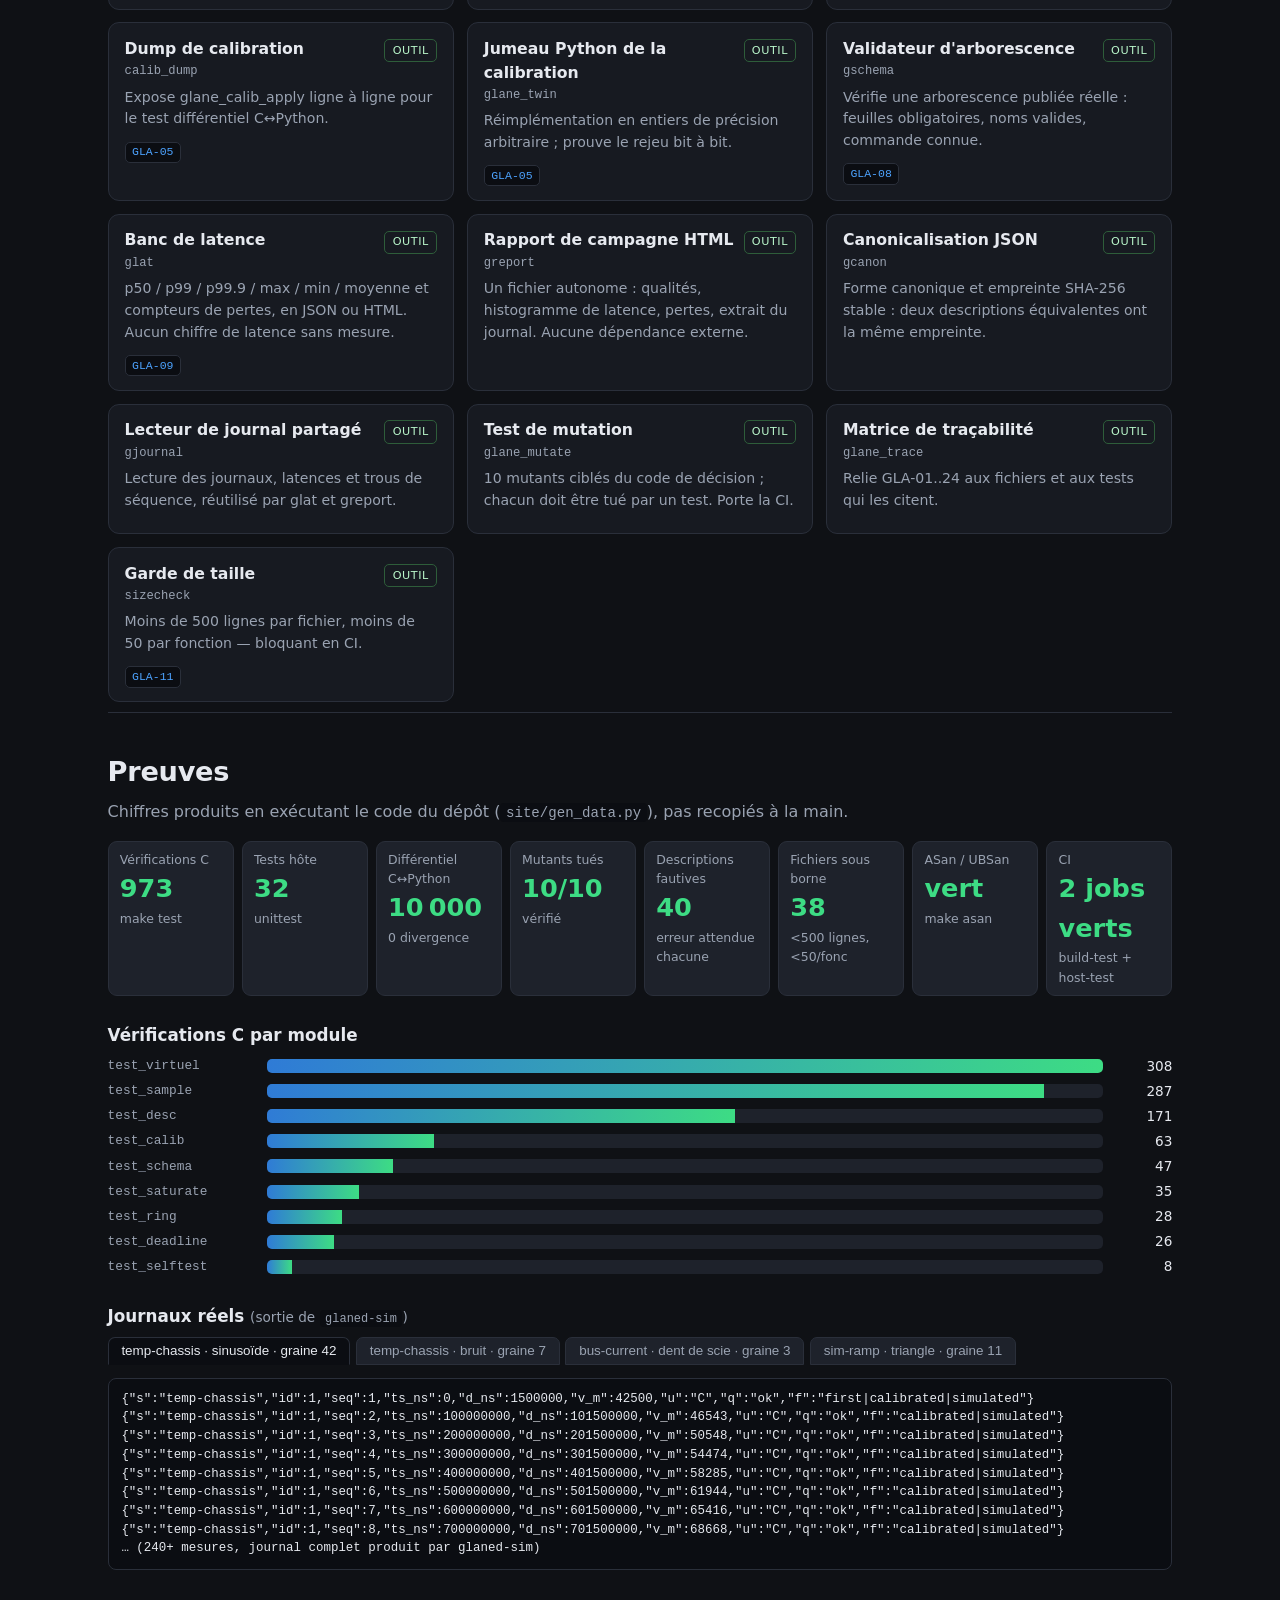
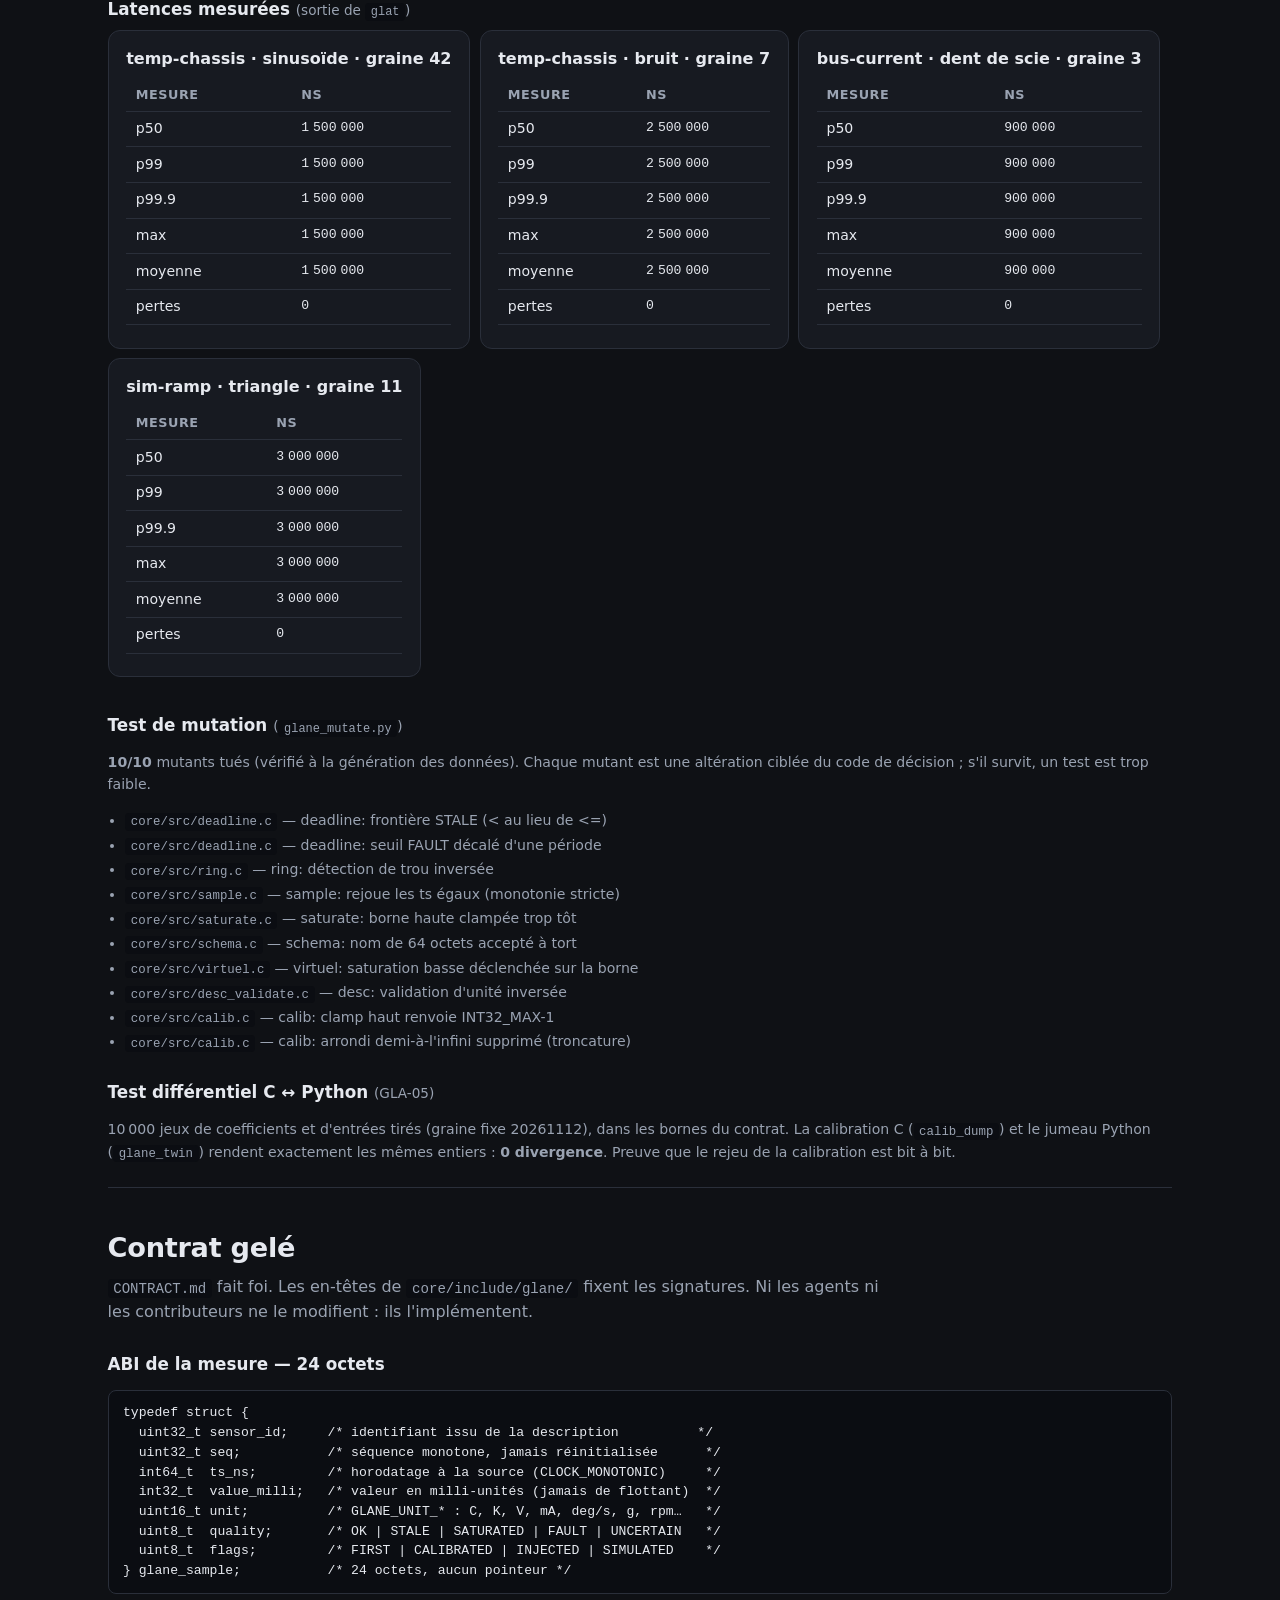
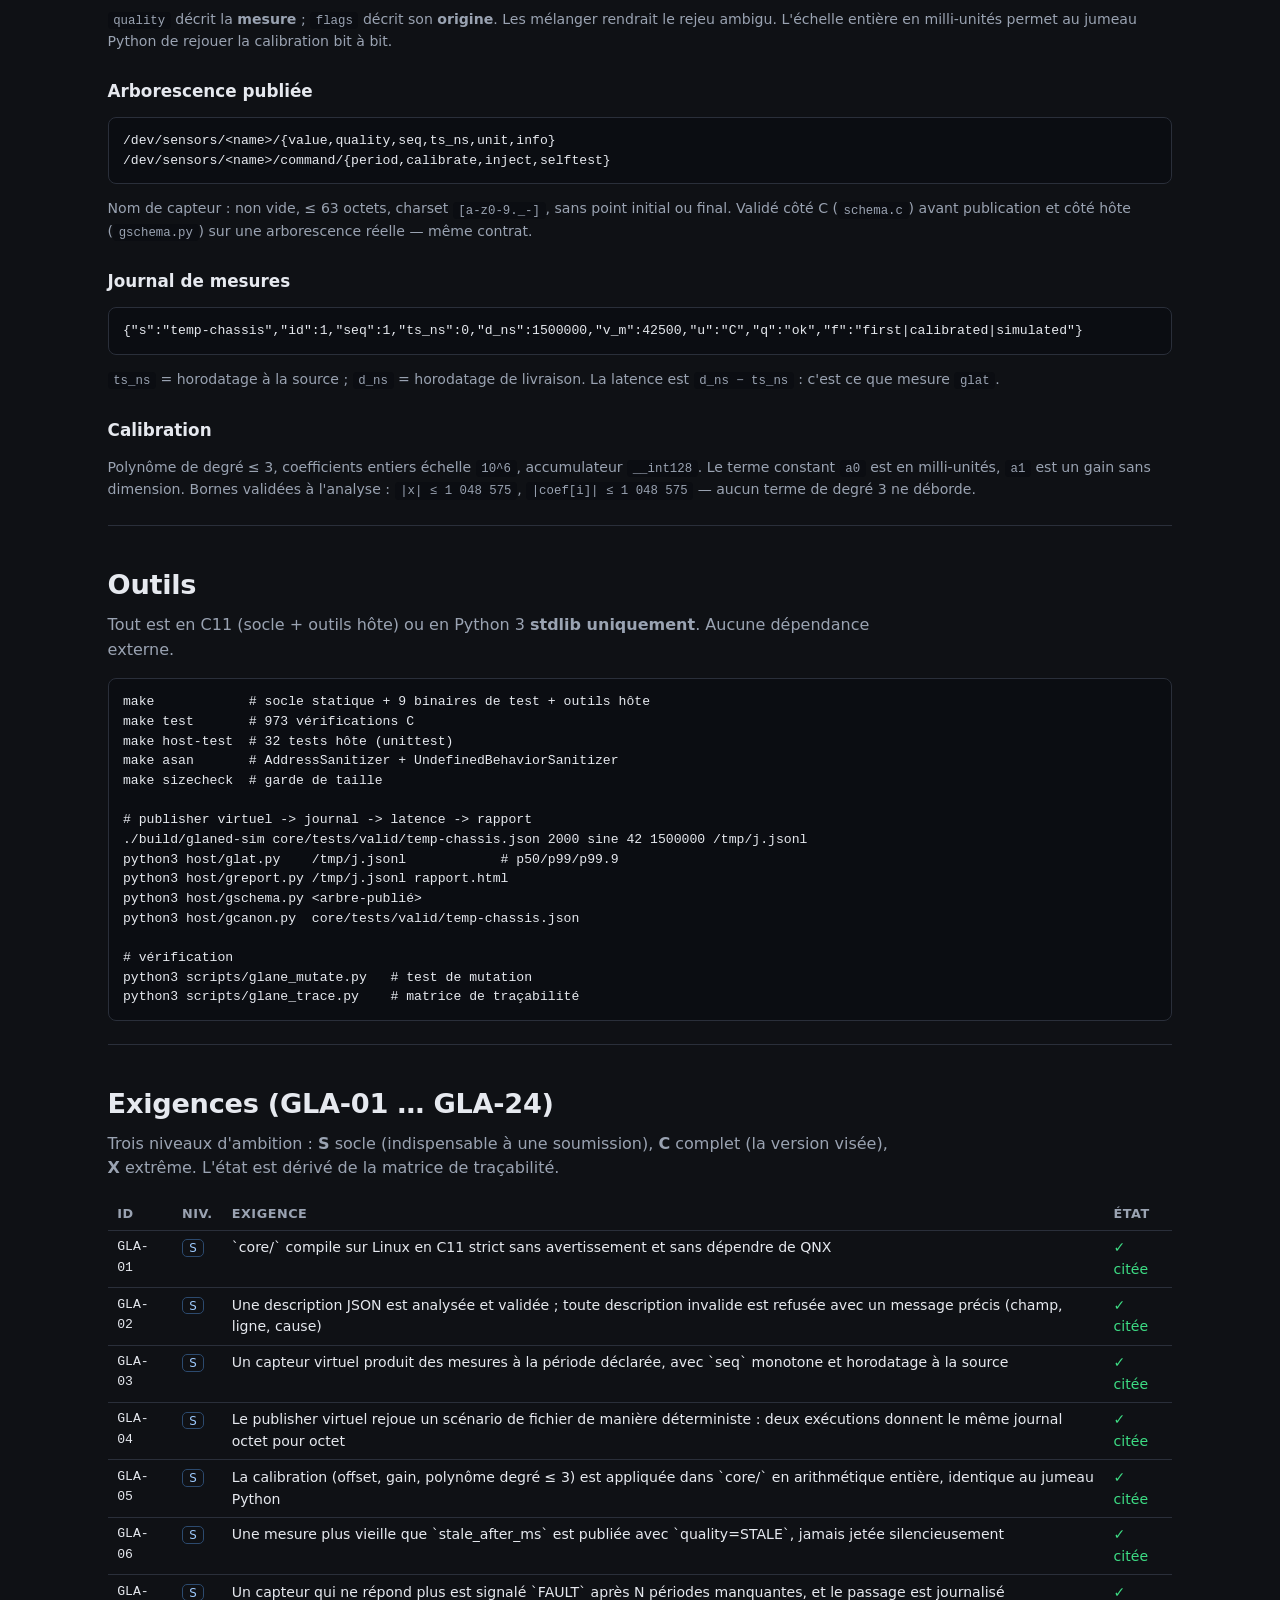
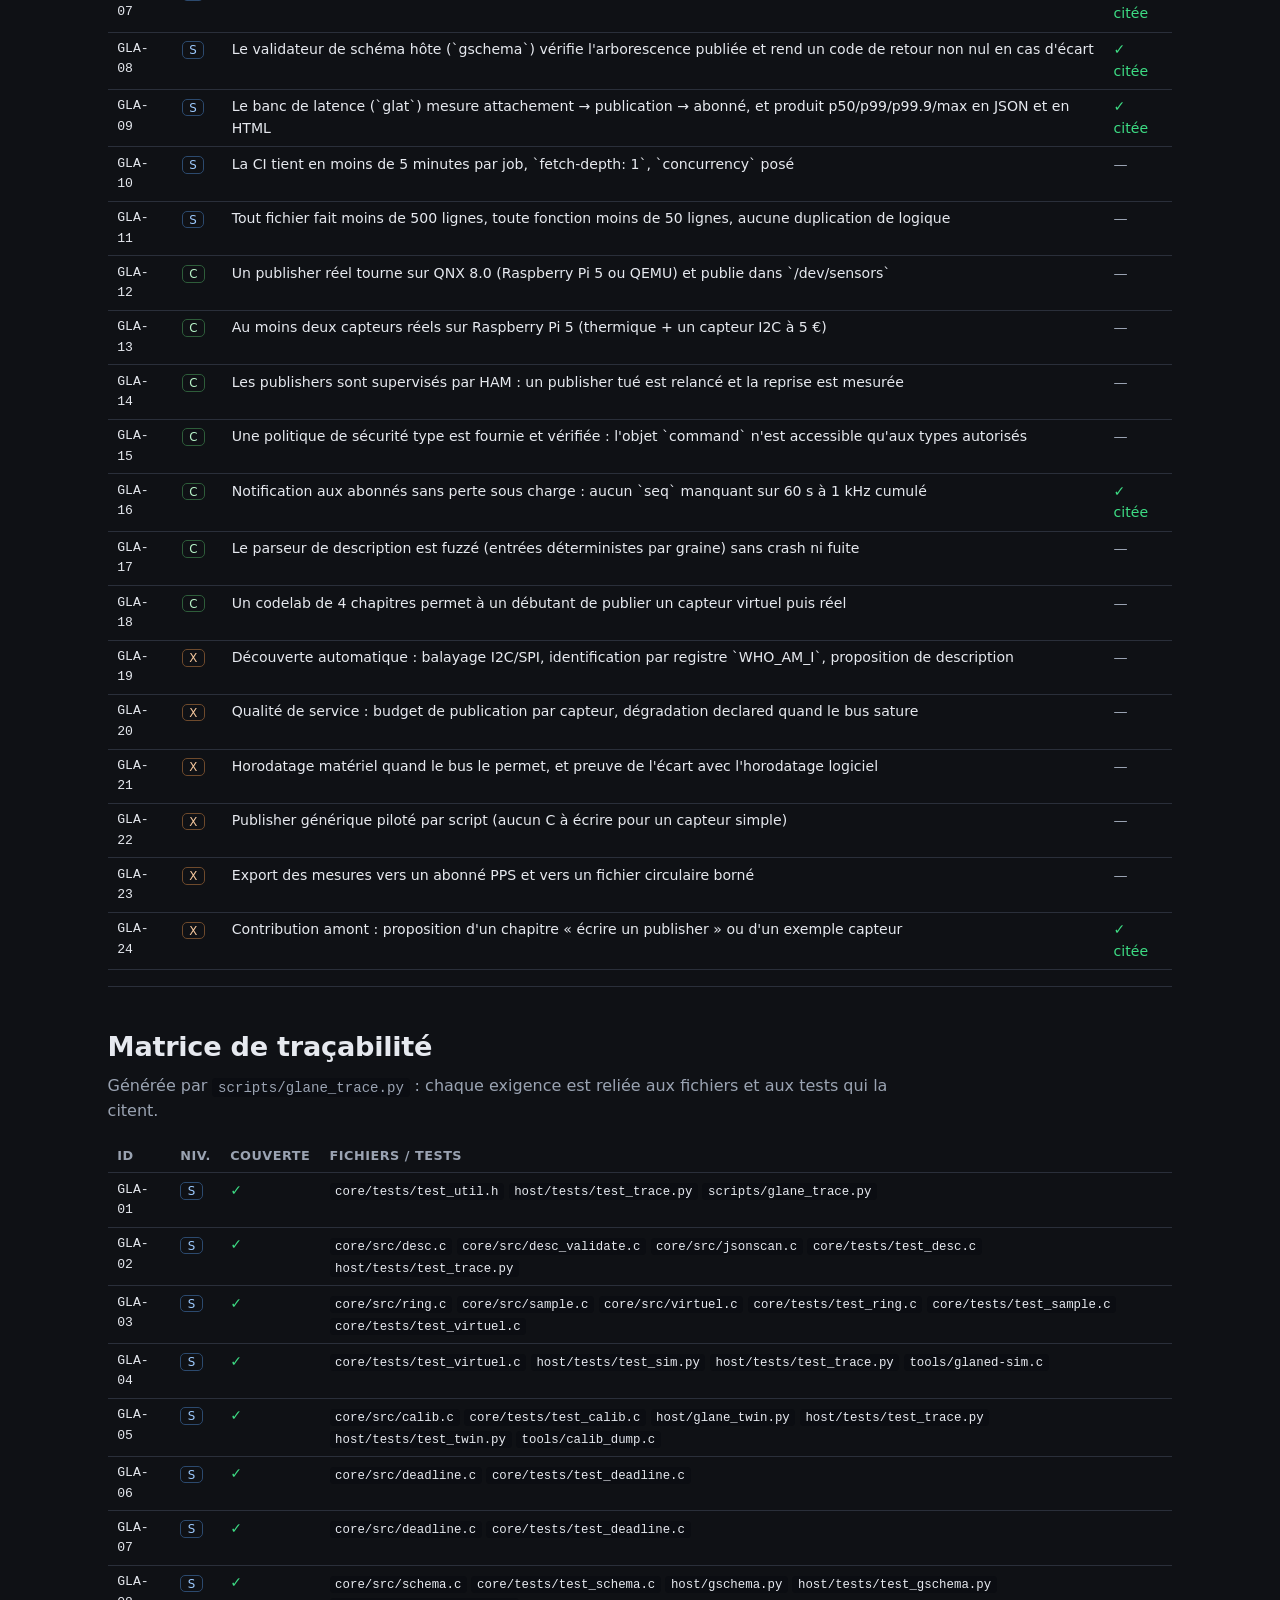
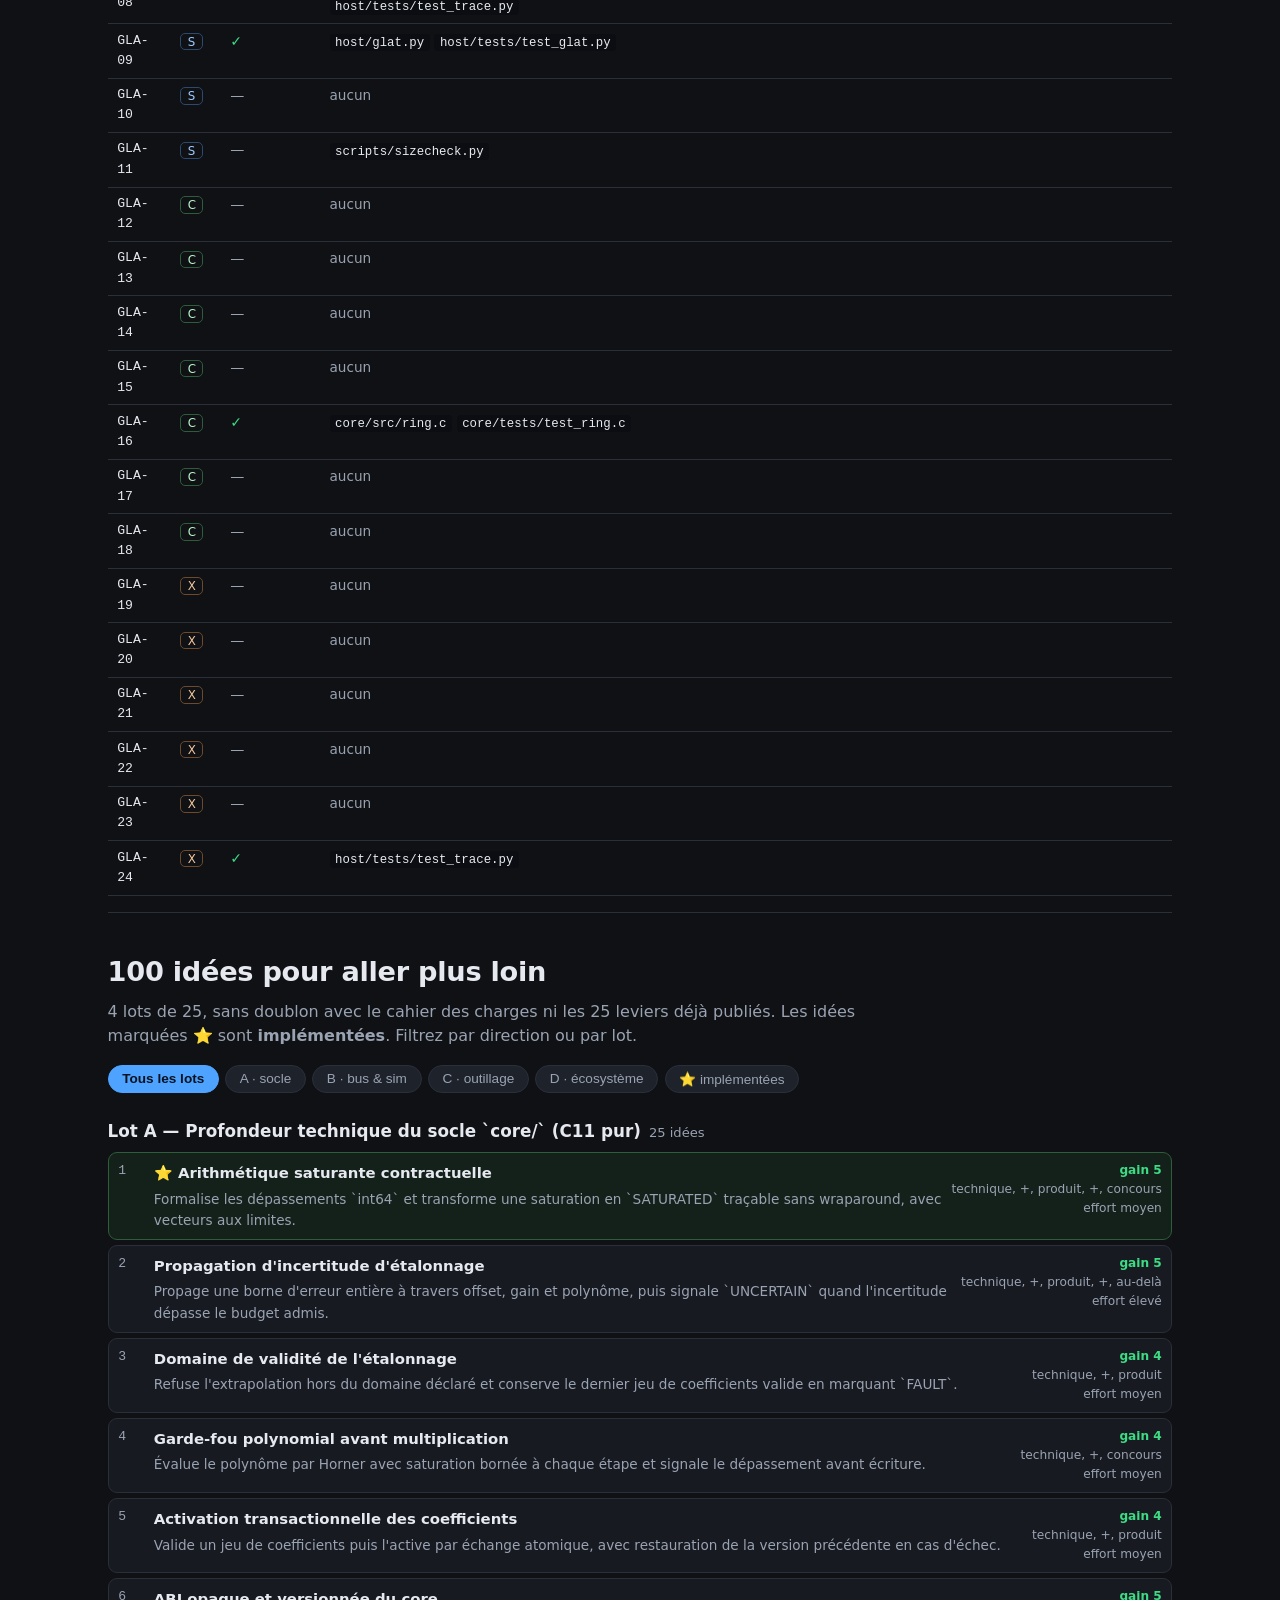
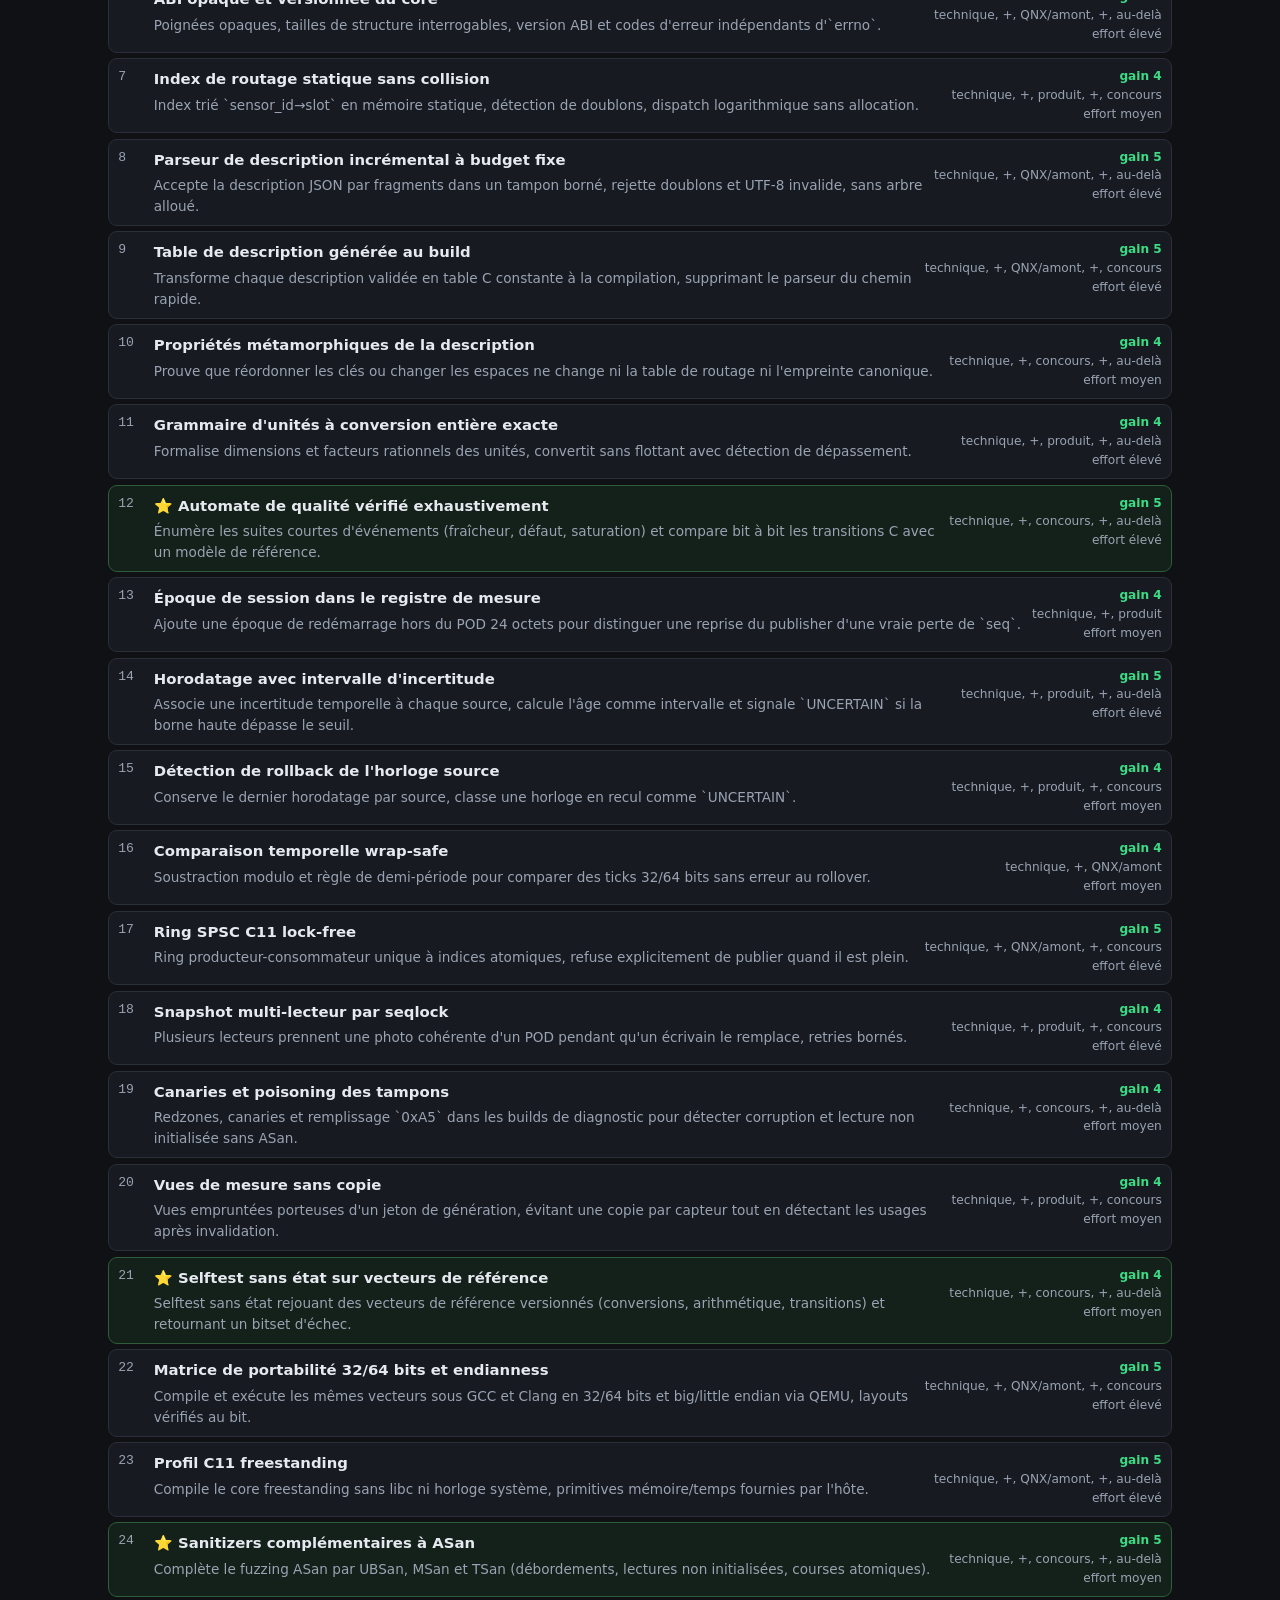
==== commit 42fae304: "site: démo QNX réelle (publication d'objets + shell ksh + pidin)" ====
--- a/index.html
+++ b/index.html
@@ -158,10 +158,15 @@
   <p class="lead">Glane compile et s'exécute sur la <strong>cible réelle</strong>.
   Le socle <code>core/</code> (C11 pur) et <code>glaned</code> sont compilés avec
   <code>qcc</code> (QNX SDP 8.0, variante <code>gcc_ntox86_64</code>), sans aucun
-  warning. Puis <strong>une image QNX 8.0 minimale est amorcée dans
-  <code>qemu-system-x86_64</code></strong> (via <code>-kernel</code>, sans disque
-  ni réseau) et le <code>uname</code> de l'invité est capturé tel quel, avec le
-  journal de mesures produit <em>par glaned dans QNX</em>.
+  warning. Puis une <strong>image QNX 8.0 minimale est amorcée dans
+  <code>qemu-system-x86_64</code></strong> (via <code>-kernel</code>, sans disque ni
+  réseau) et <code>glaned</code> y <strong>publie réellement ses mesures</strong> :
+  des objets <code>value</code>, <code>quality</code>, <code>seq</code>,
+  <code>ts_ns</code>, <code>unit</code>, <code>info</code> écrits dans l'espace de
+  noms de l'invité, puis relus par <code>ls</code>/<code>cat</code>.
+  L'invité affiche son vrai <code>uname</code> (QNX 8.0), la vraie liste de
+  processus (<code>pidin</code>), et laisse un <strong>shell <code>ksh</code>
+  interactif</strong>.
   C'est la « preuve d'usage QNX » exigée par le règlement : du code qui
   <em>construit et tourne vraiment</em> sur QNX 8.0, pas un simple nom dans le
   README — et la commande d'amorçage est reproduite ci-dessous.</p>
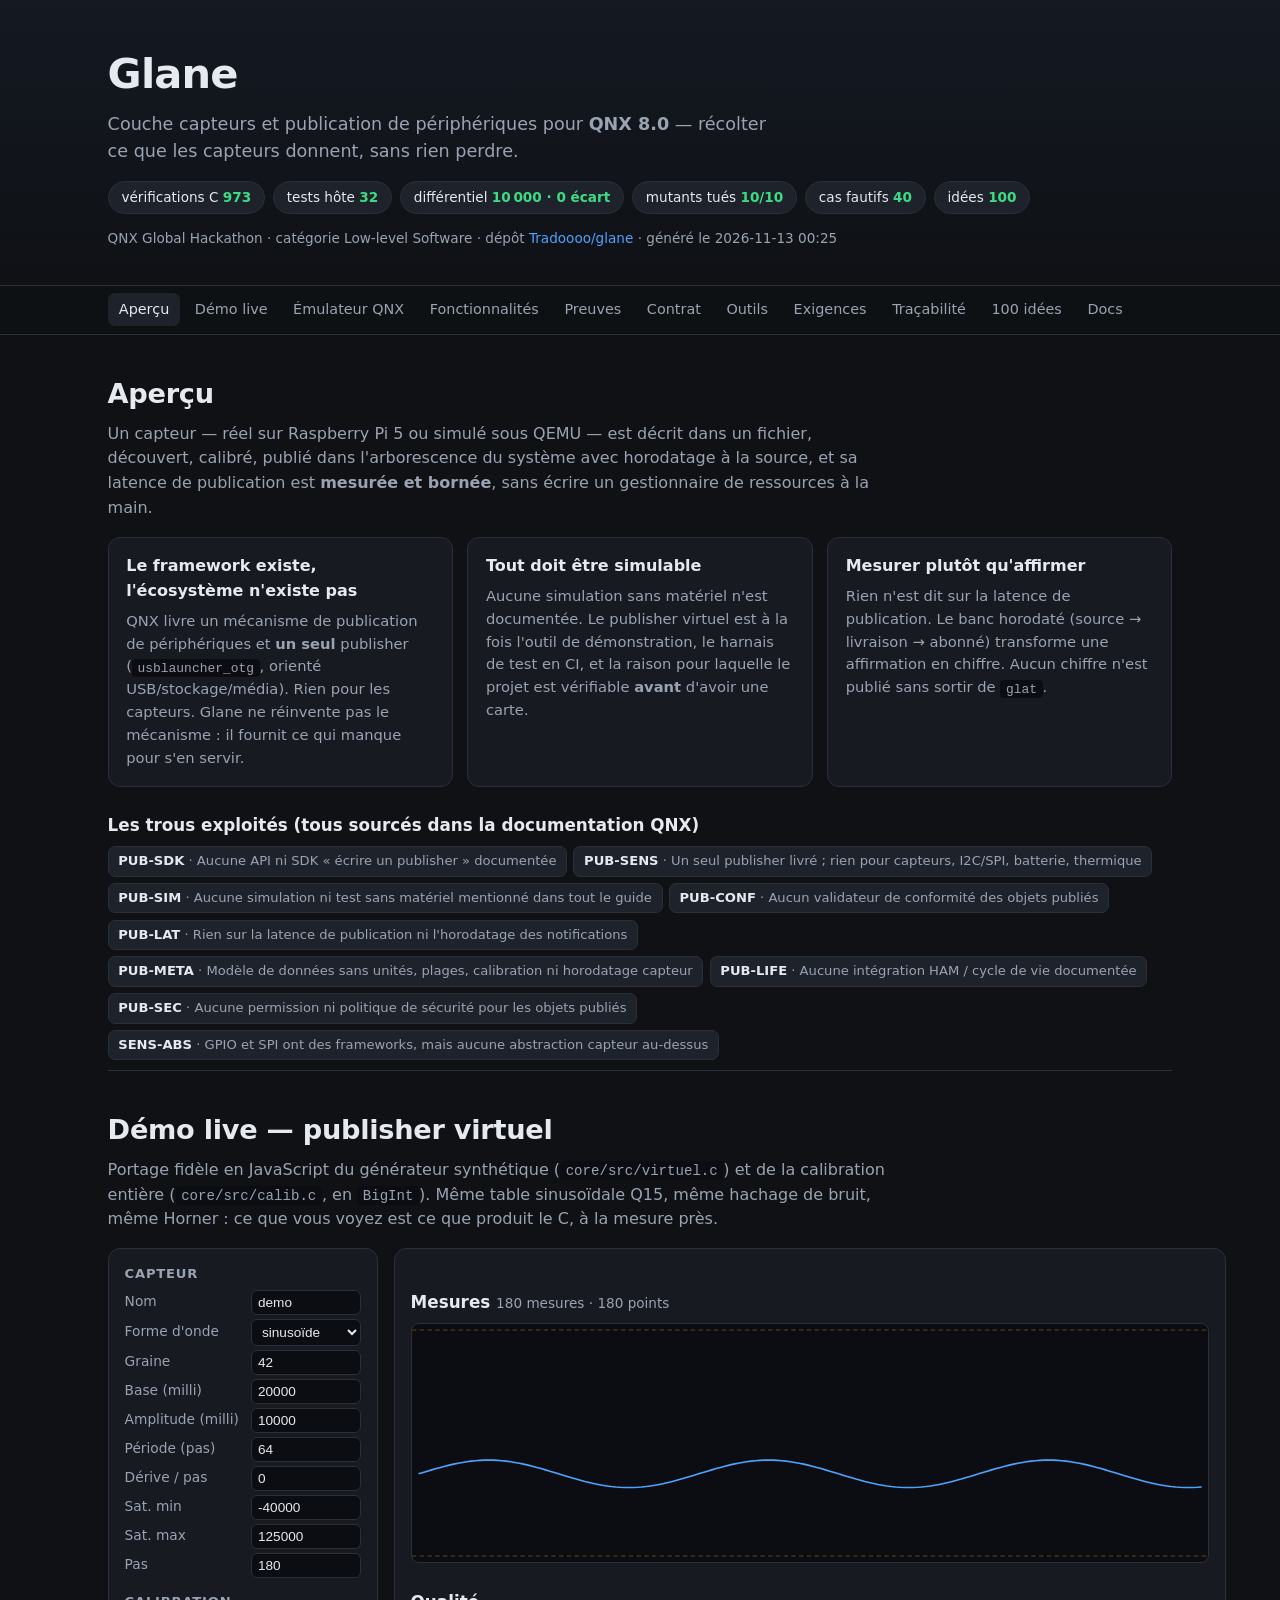
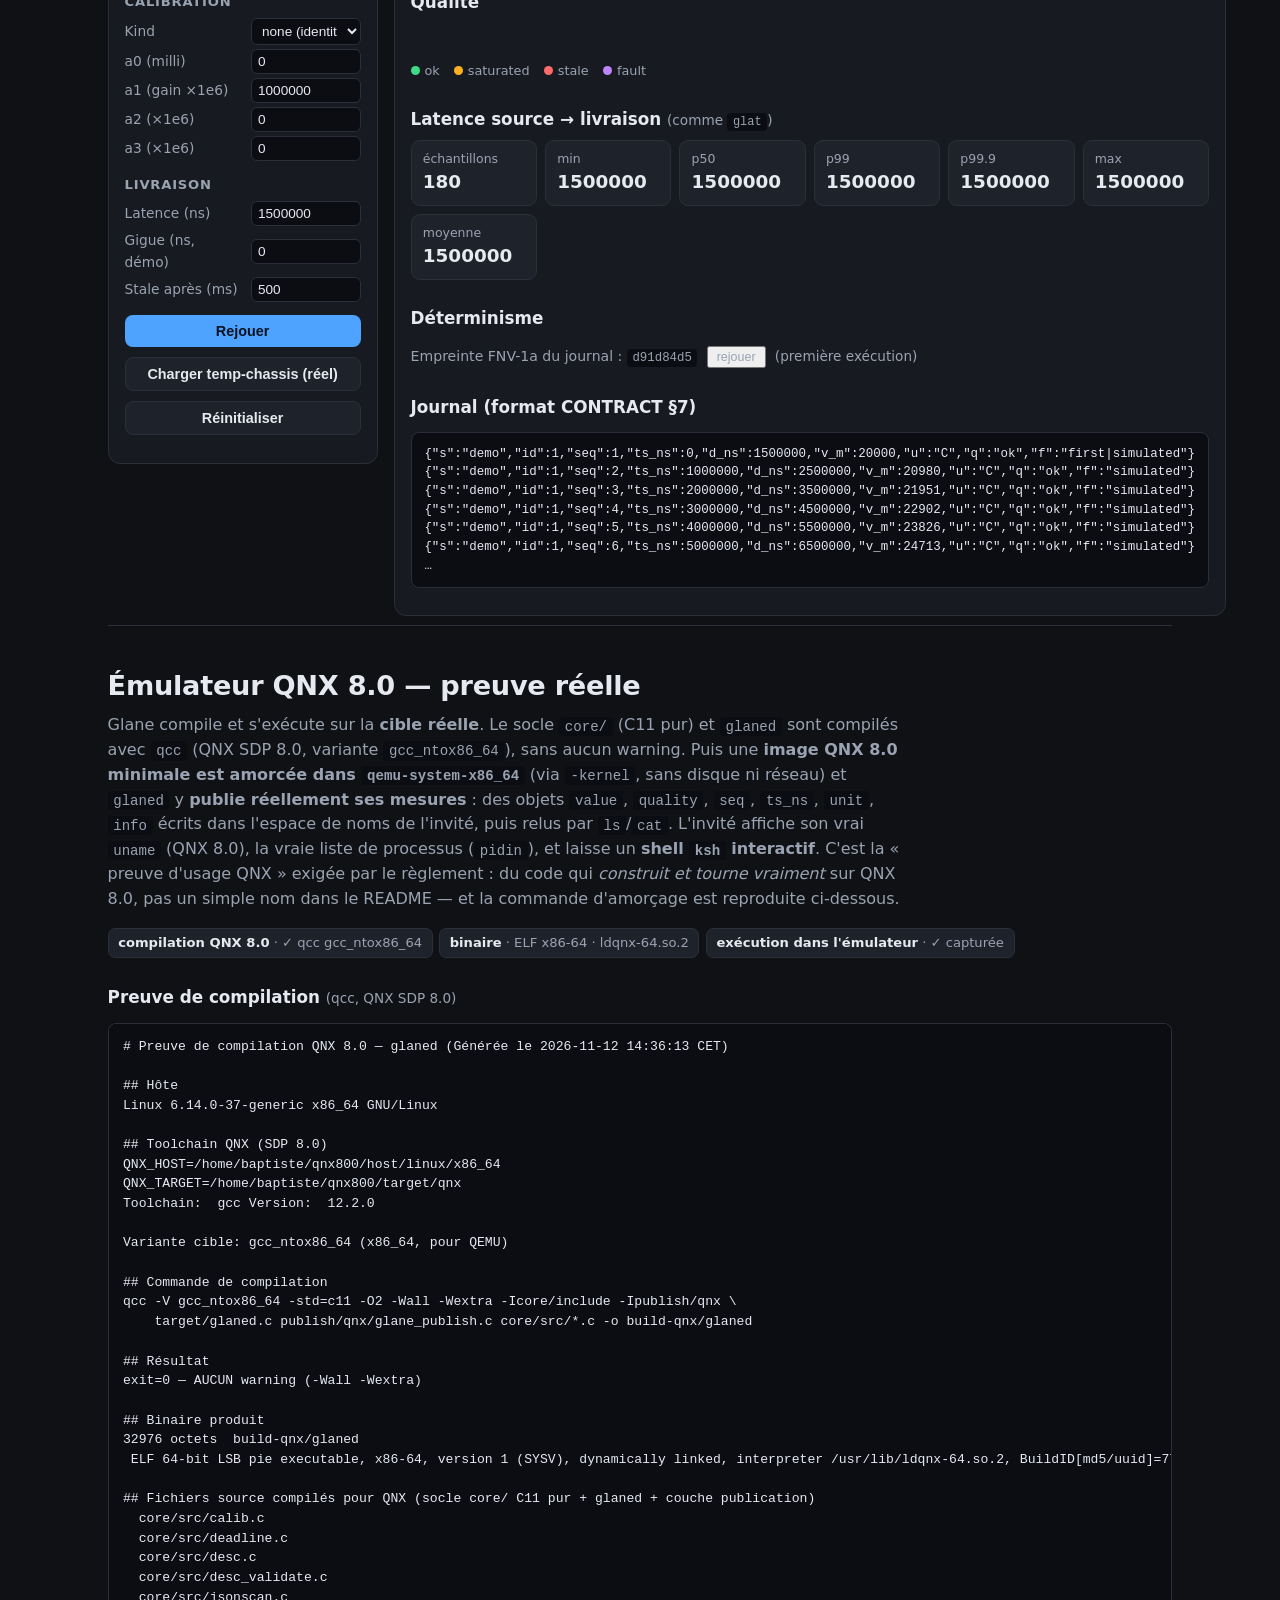
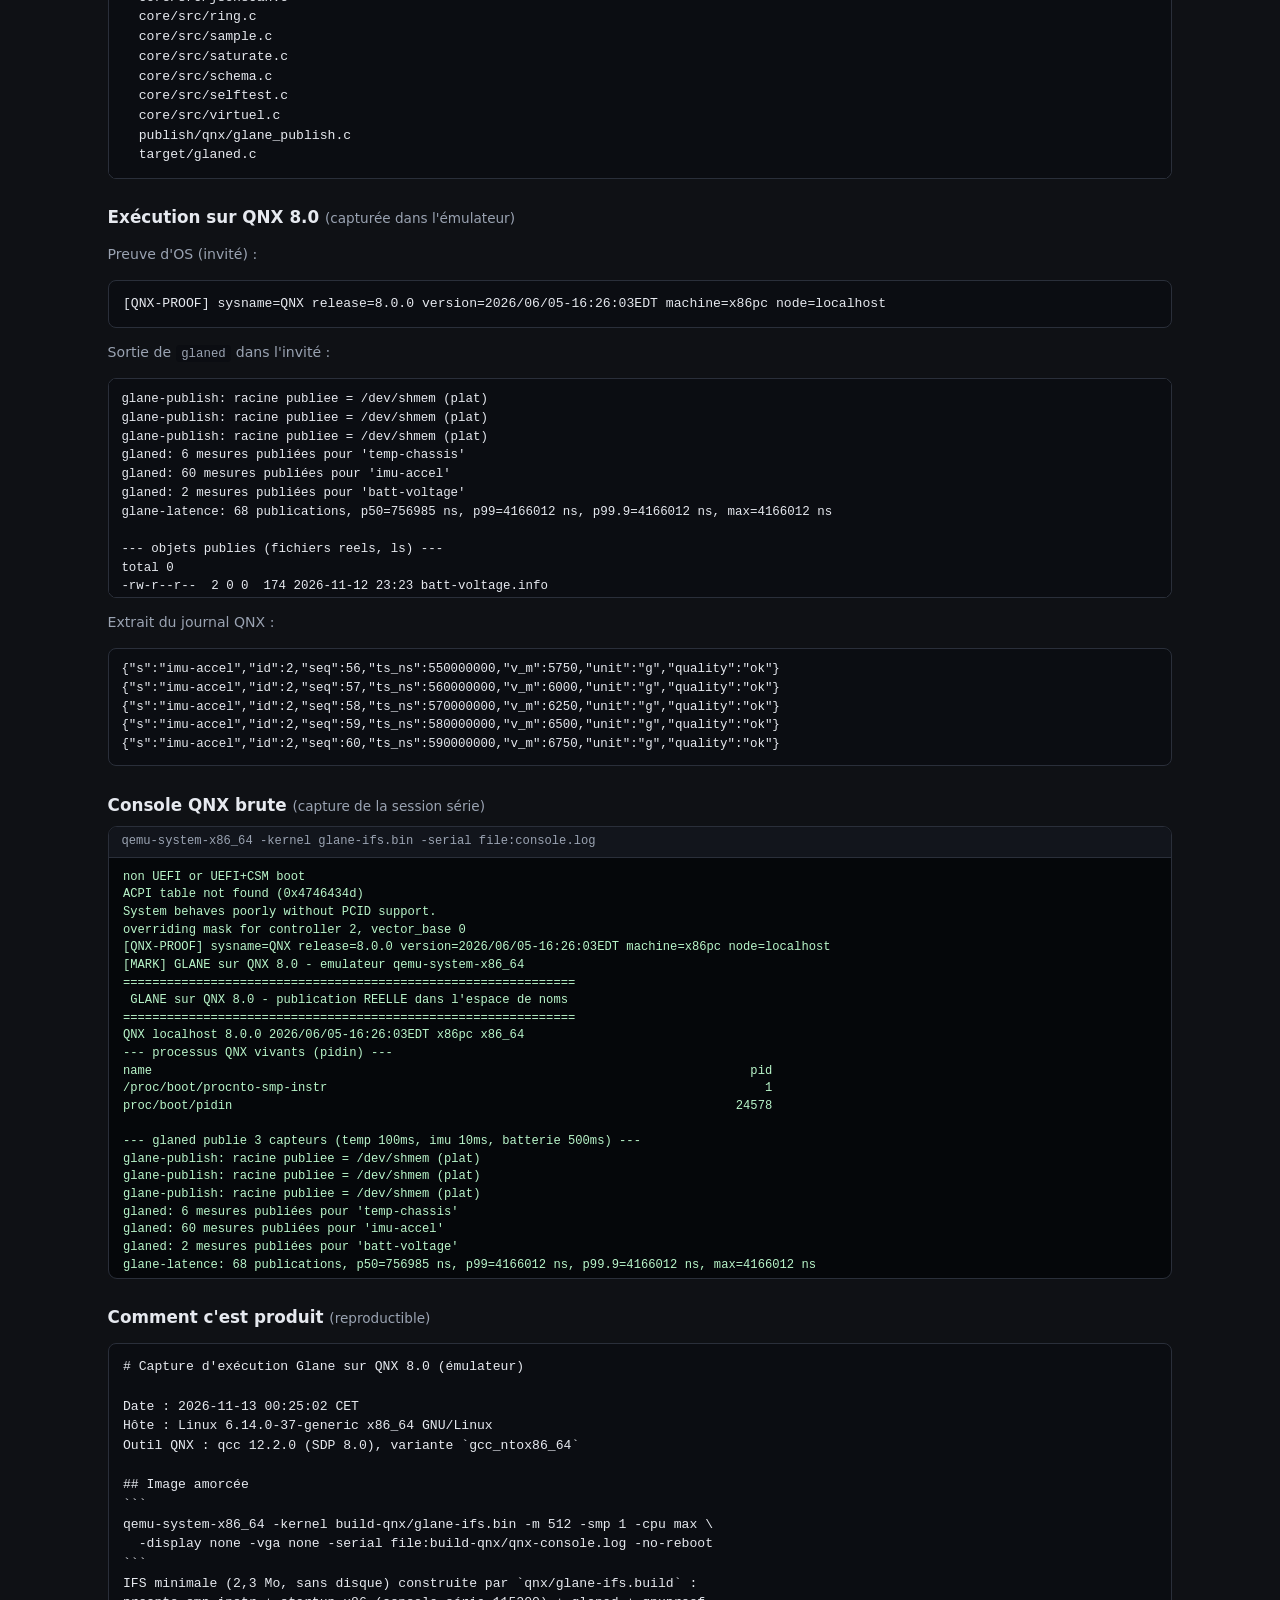
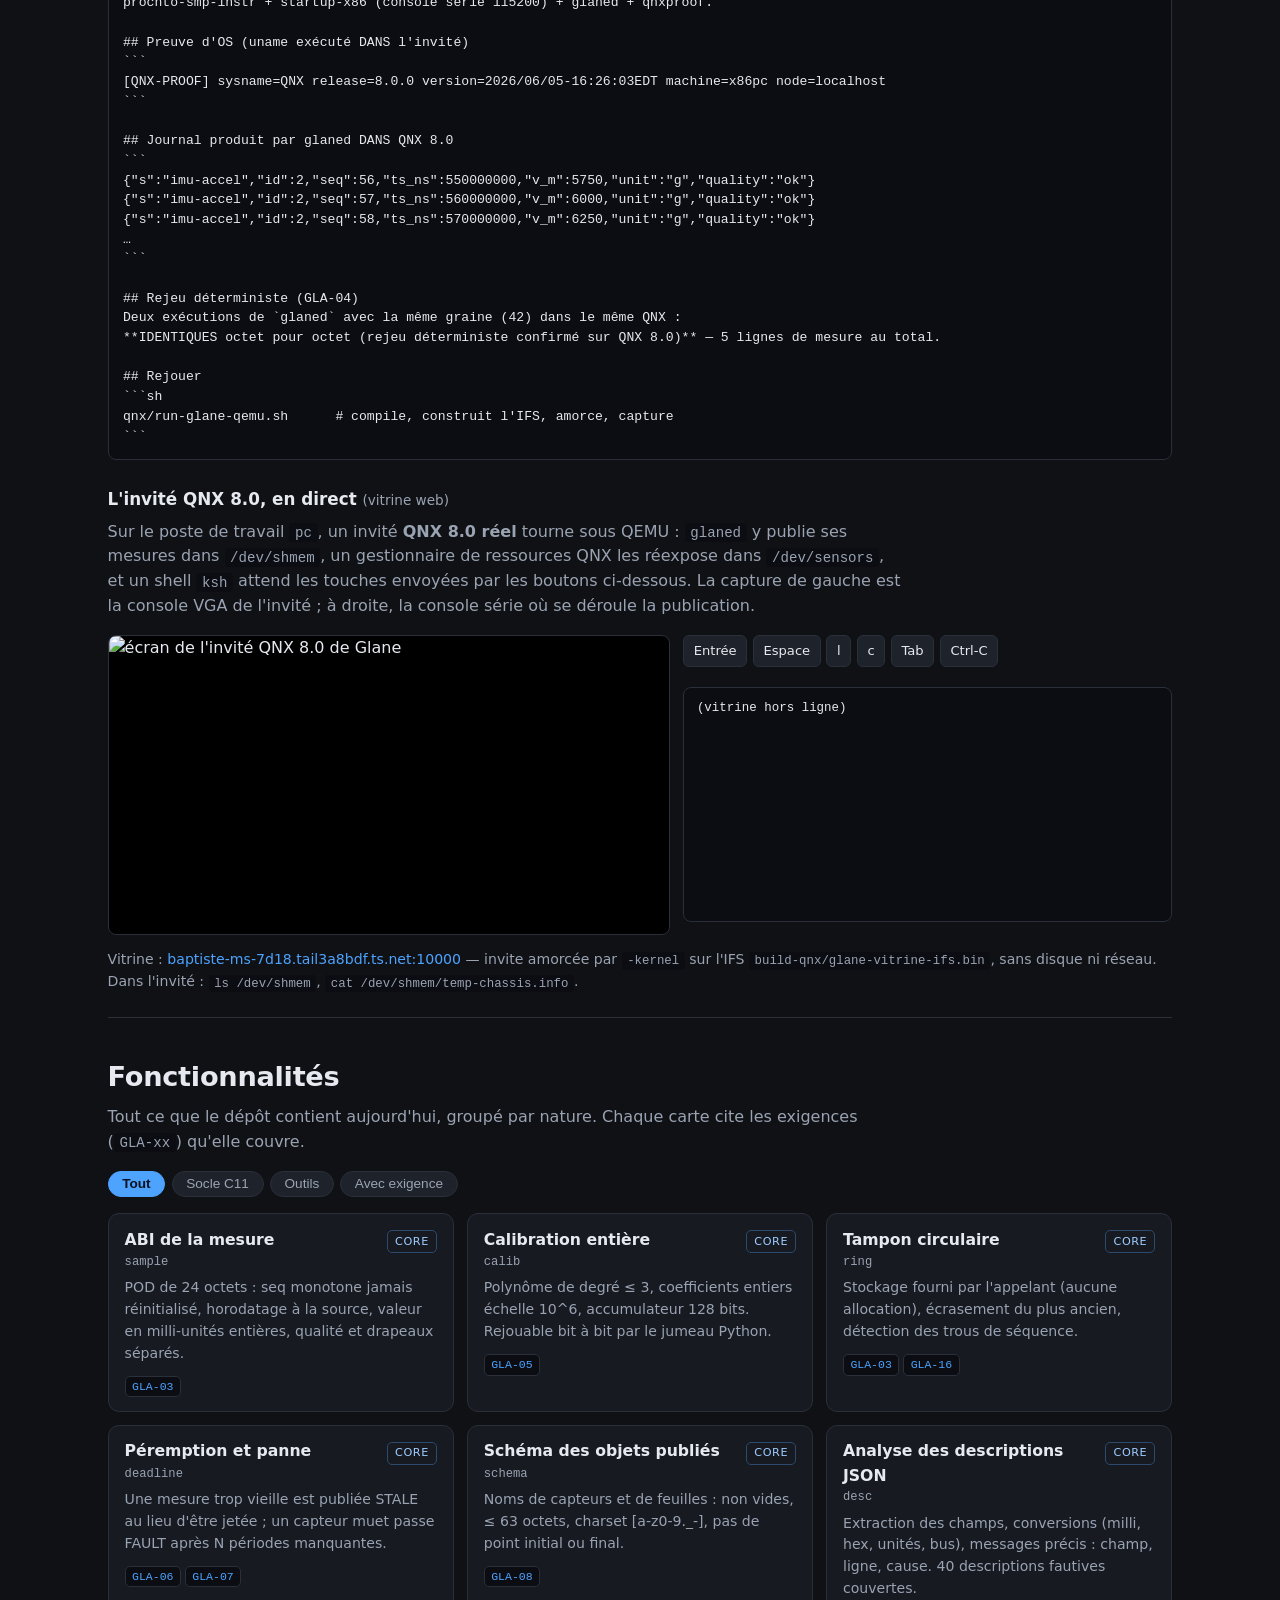
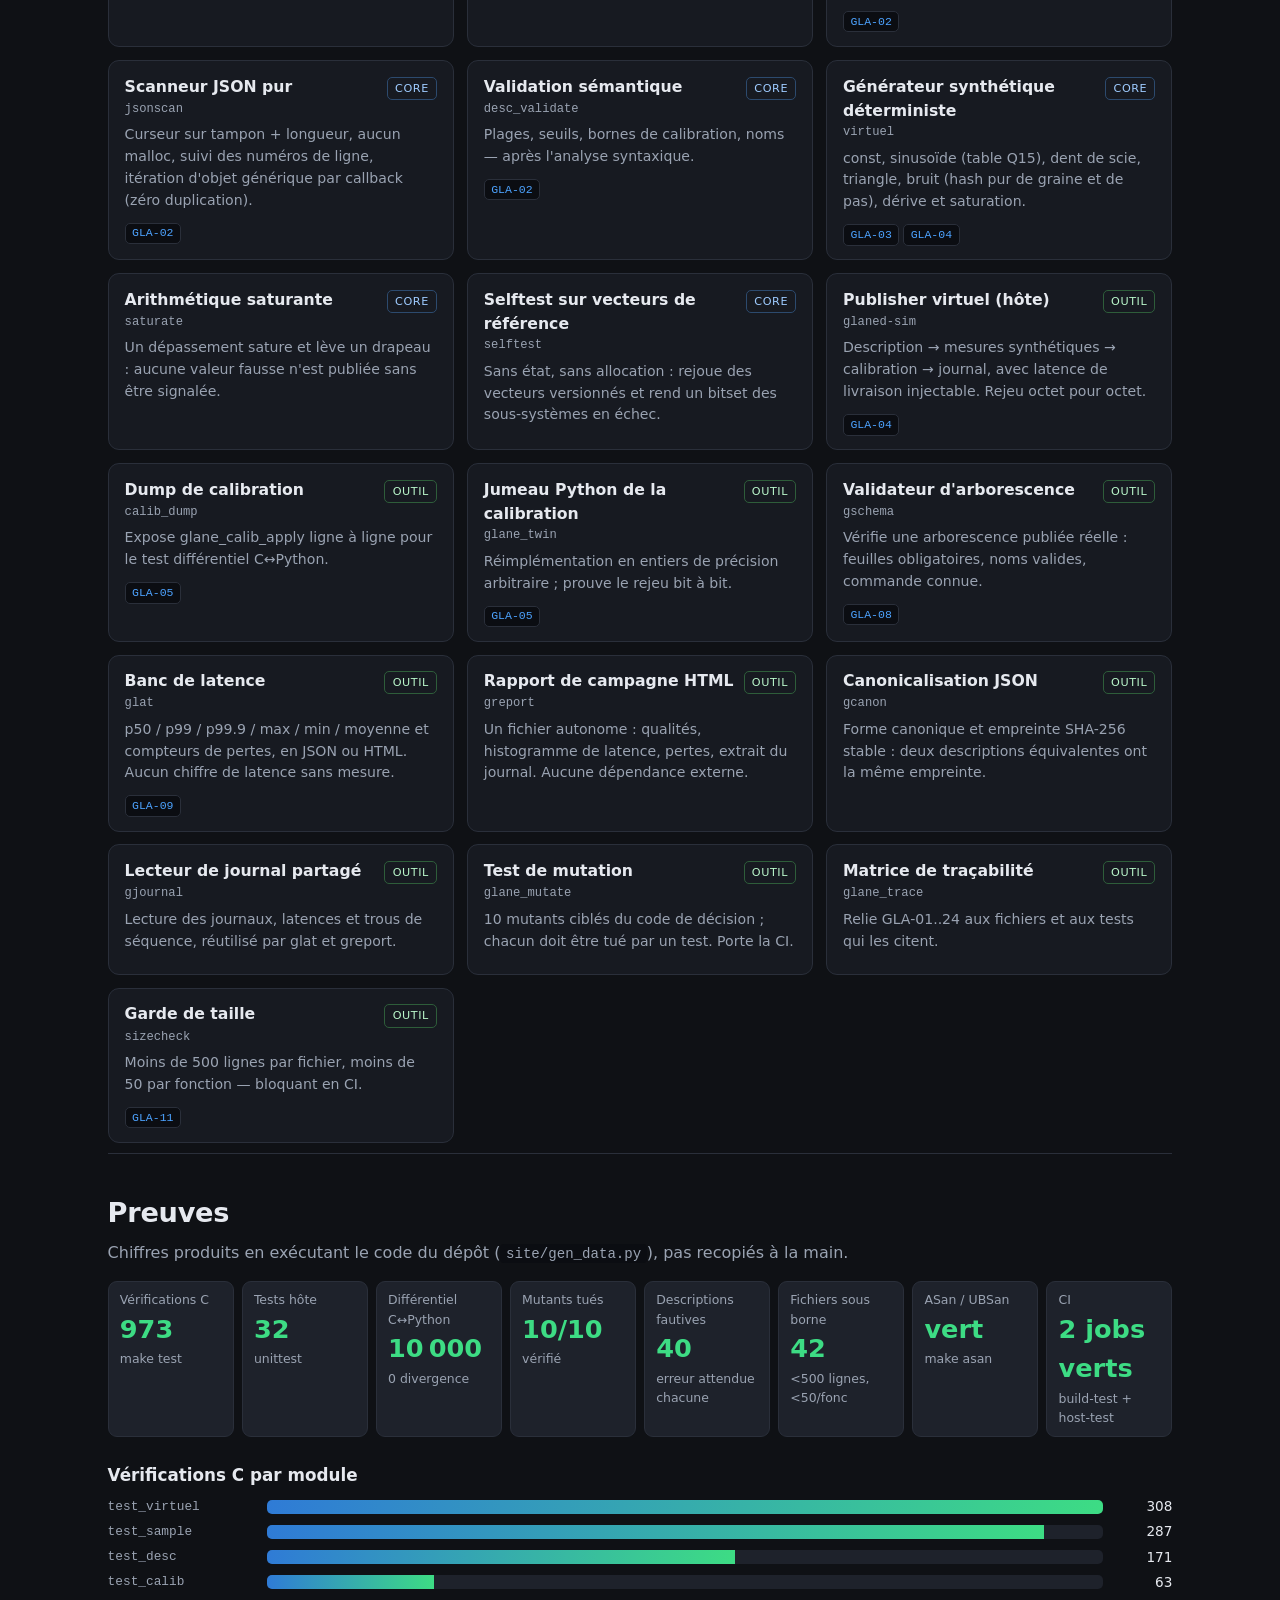
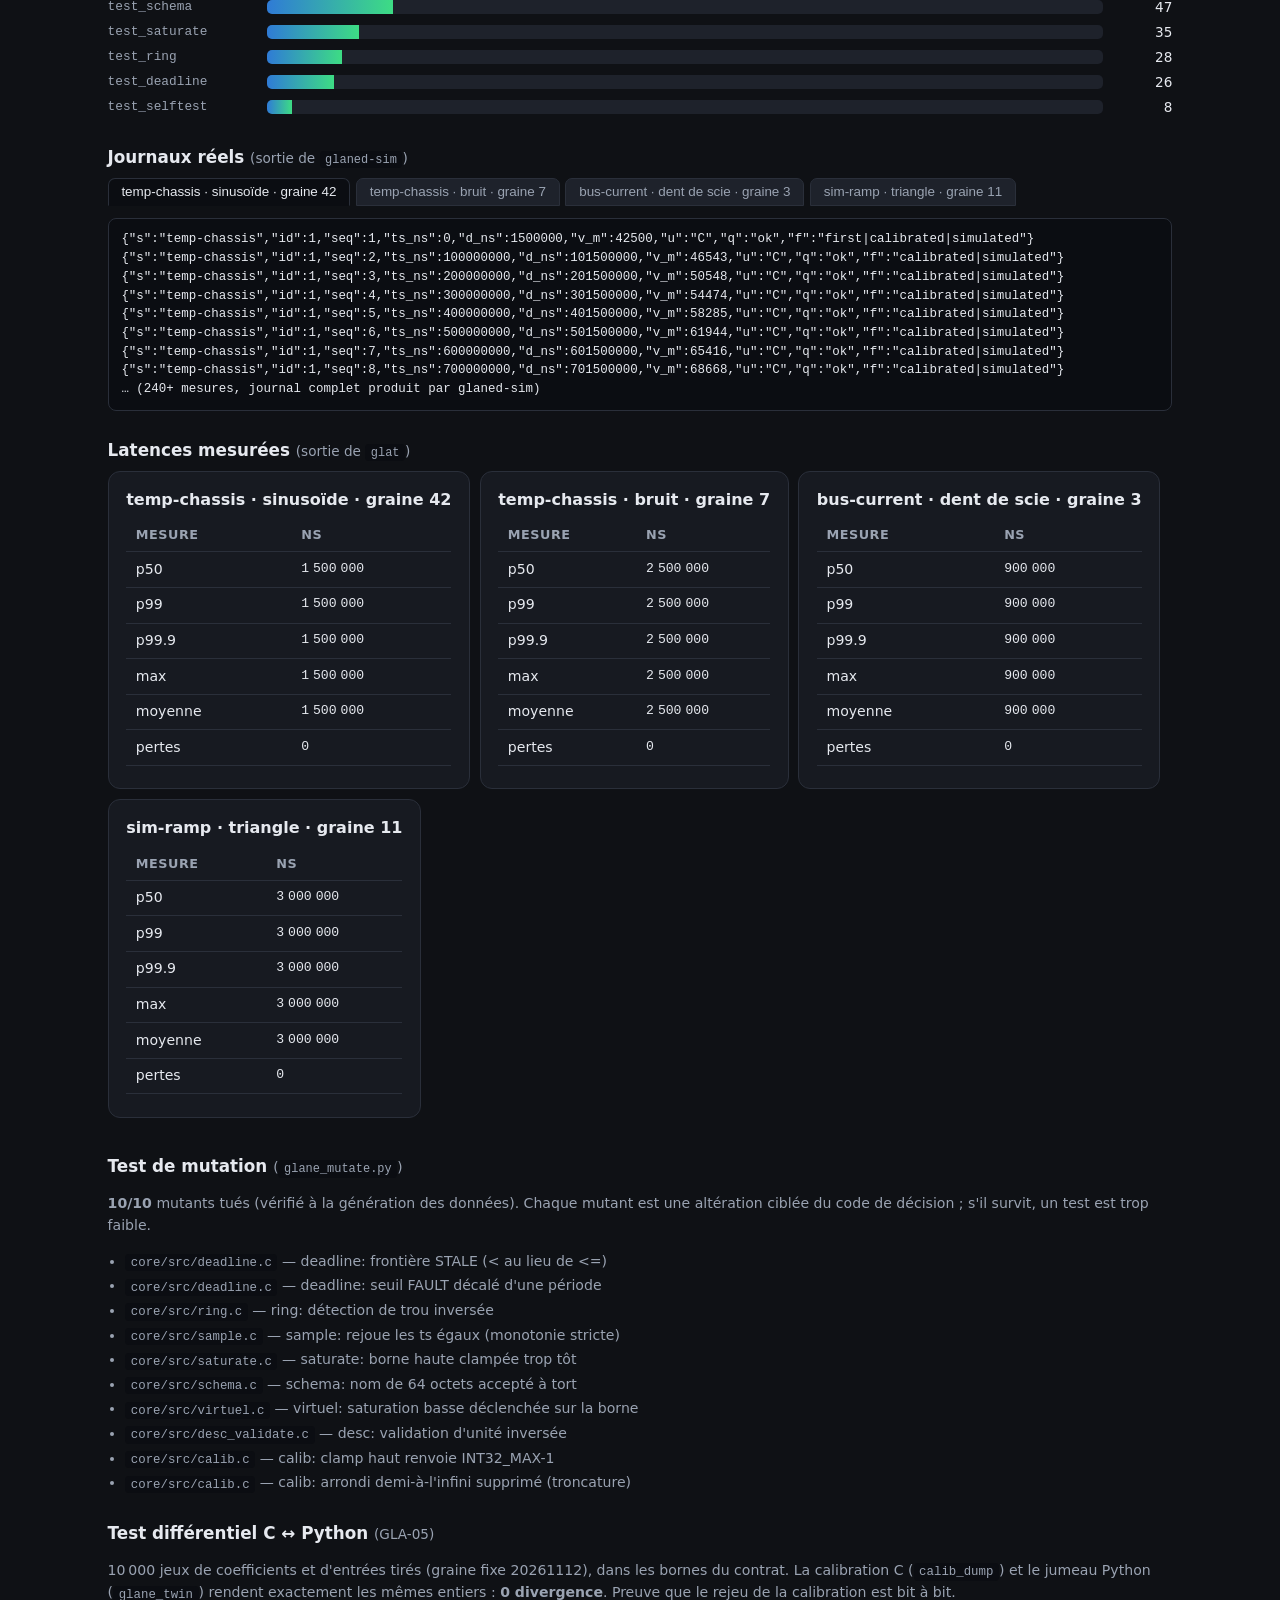
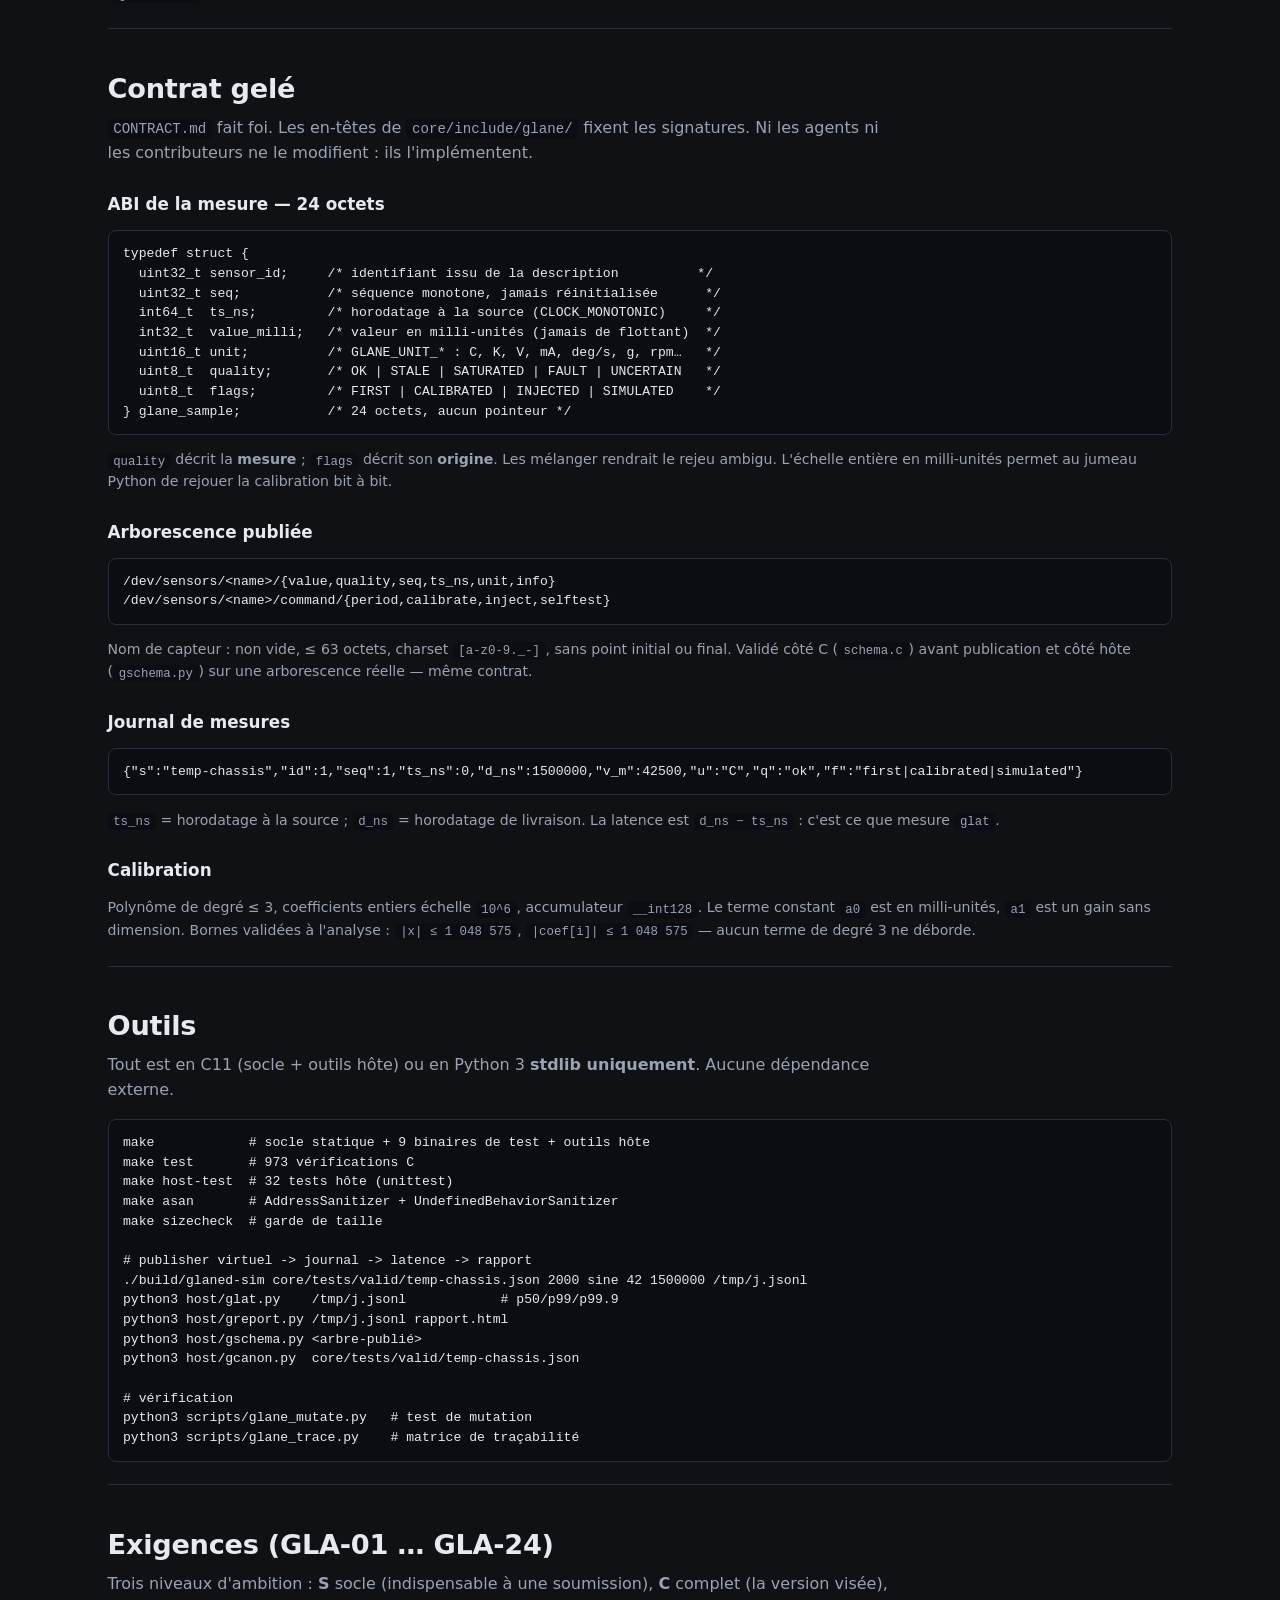
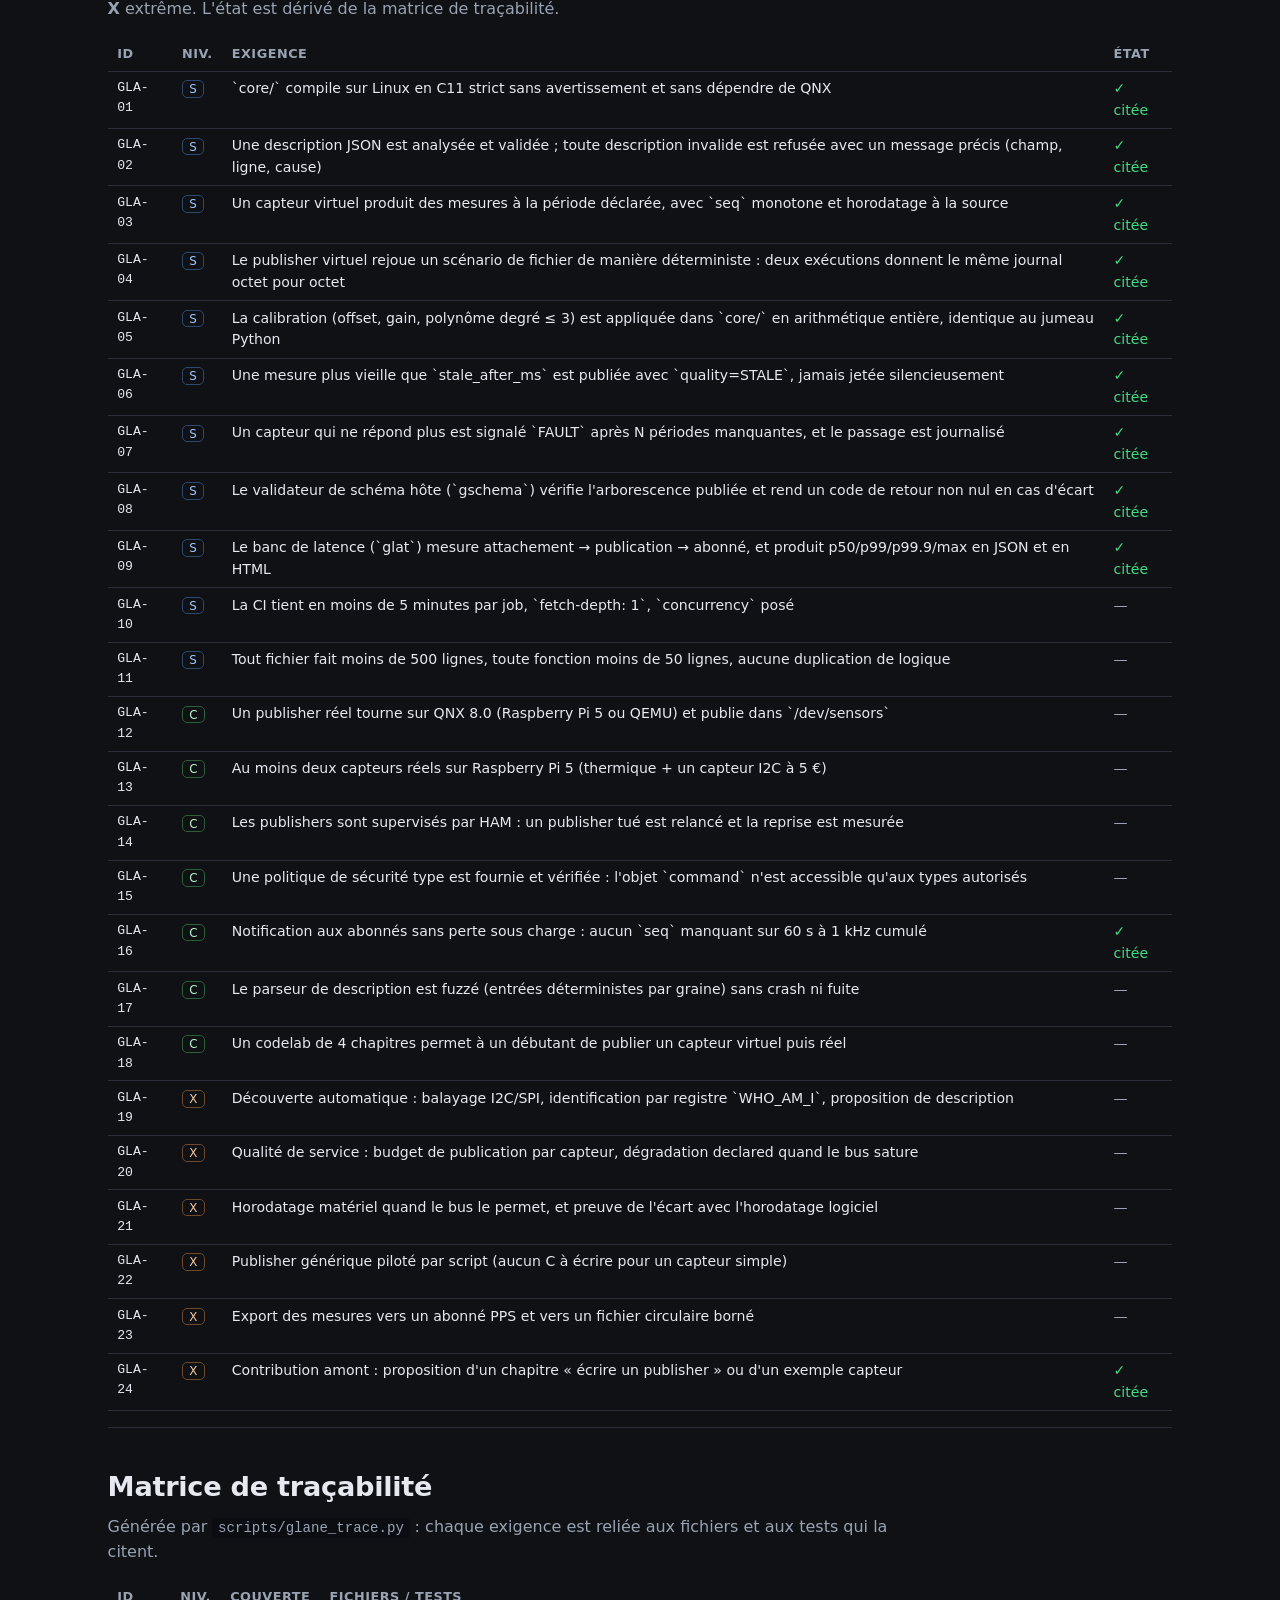
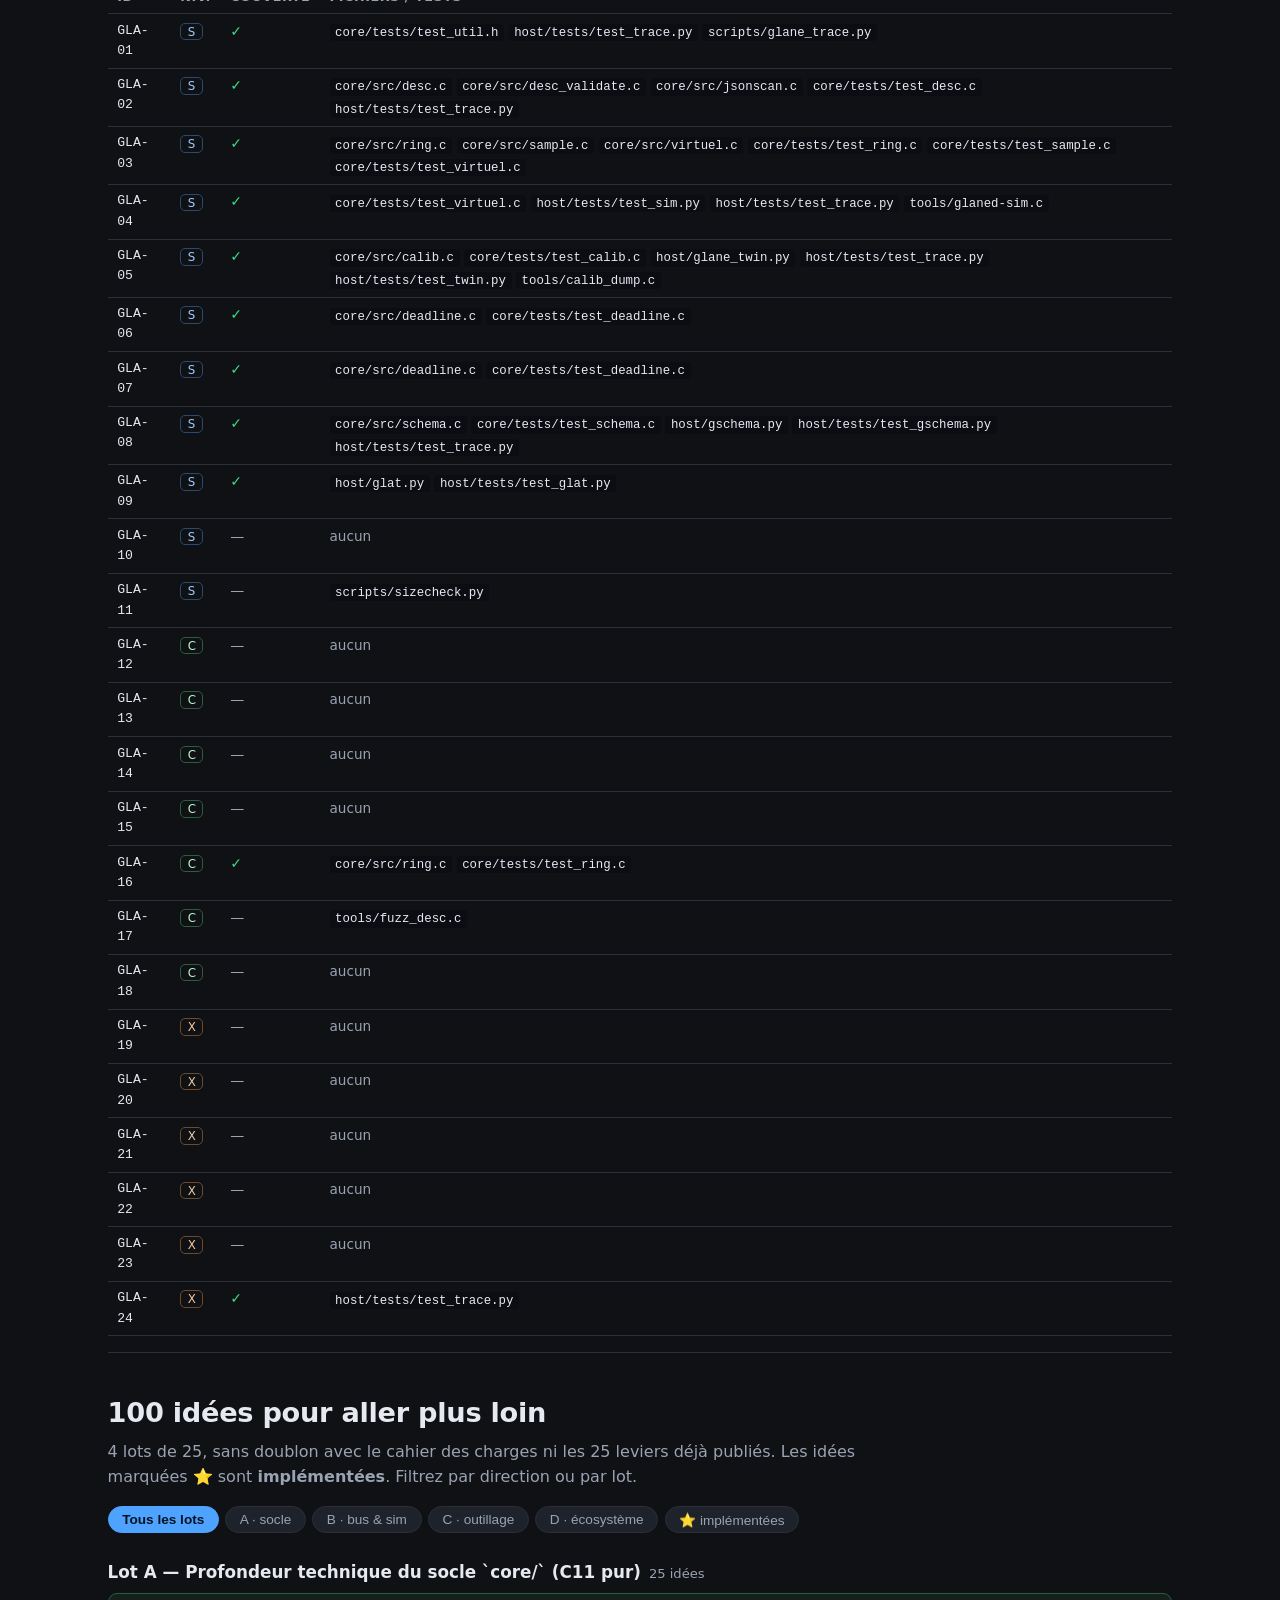
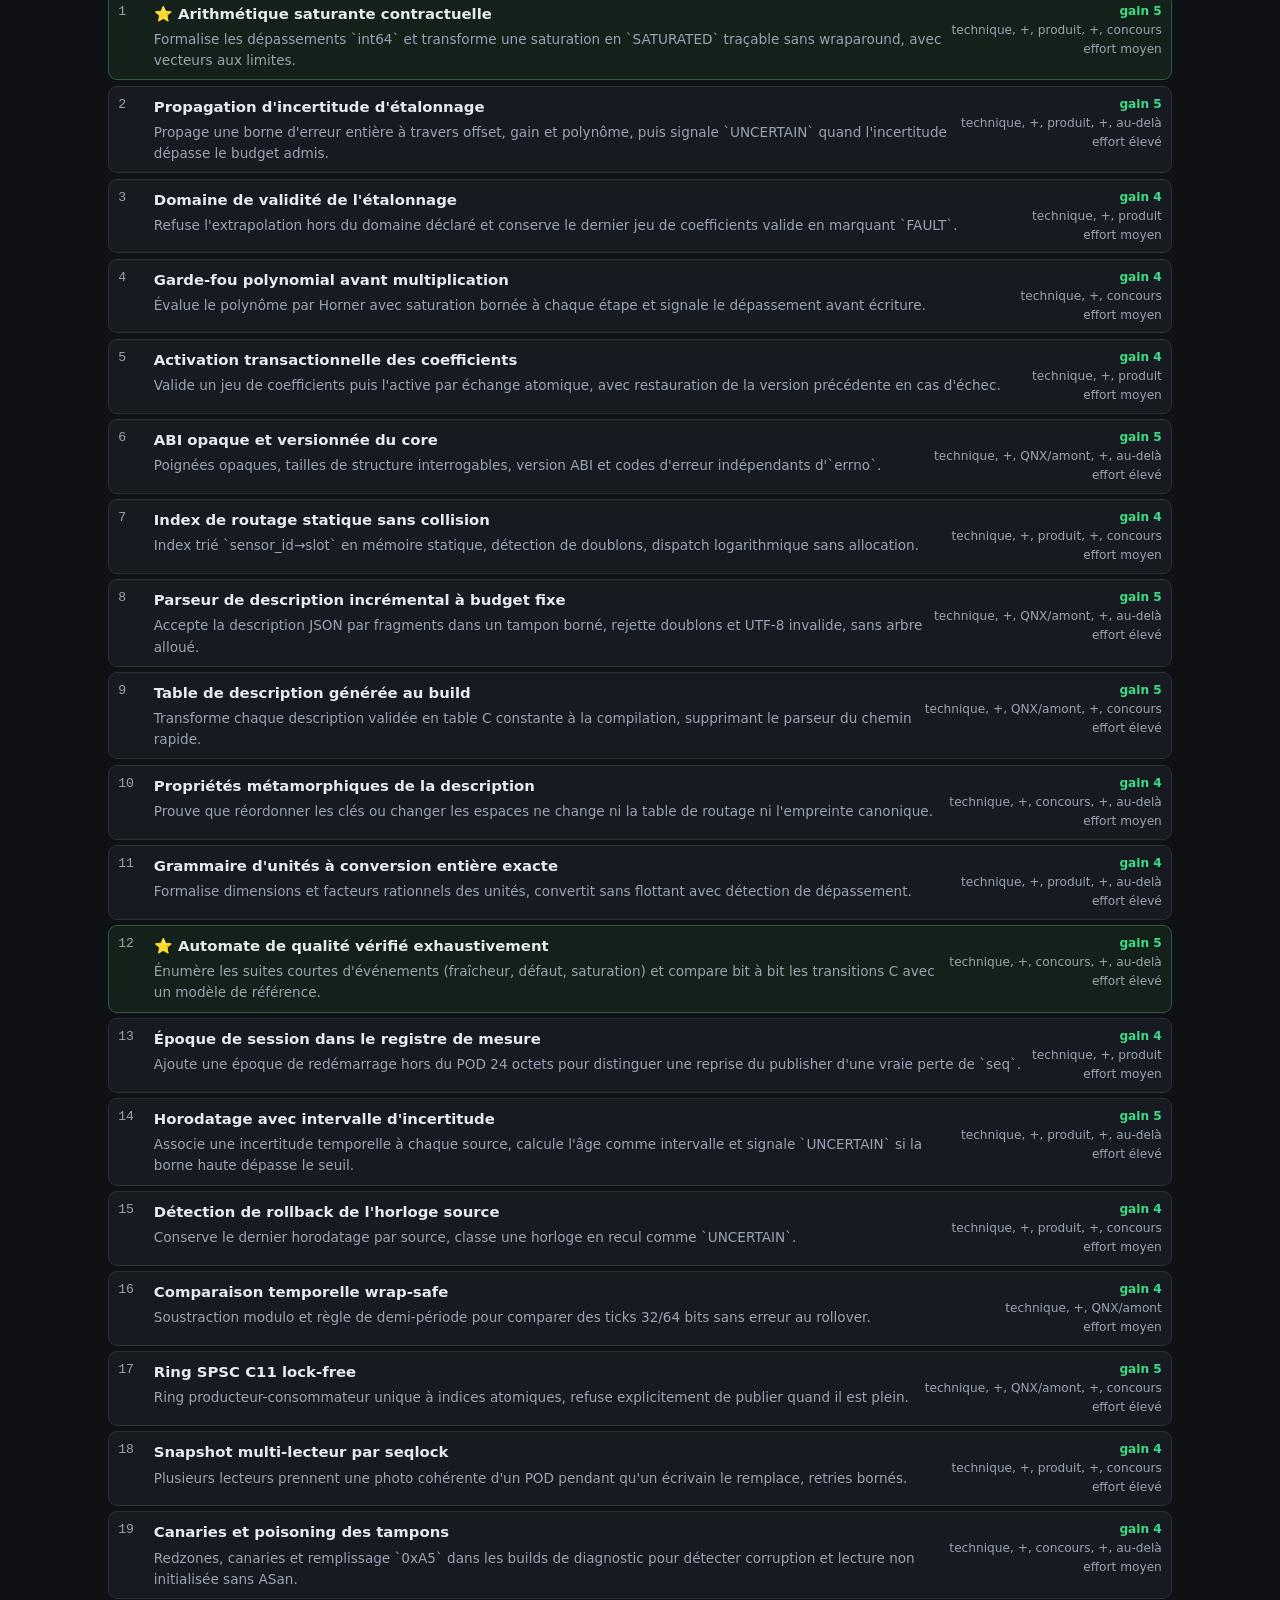
==== commit 77ff0812: "site : invite QNX 8.0 en direct (capture VGA + console + touches)" ====
--- a/index.html
+++ b/index.html
@@ -176,6 +176,31 @@
   <pre class="code" id="qnx-build-proof"></pre>
 
   <div id="qnx-runtime"></div>
+
+  <h3>L'invité QNX 8.0, en direct <span class="hint">(vitrine web)</span></h3>
+  <p class="lead">Sur le poste de travail <code>pc</code>, un invité <strong>QNX 8.0
+  réel</strong> tourne sous QEMU : <code>glaned</code> y publie ses mesures dans
+  <code>/dev/shmem</code>, un gestionnaire de ressources QNX les réexpose dans
+  <code>/dev/sensors</code>, et un shell <code>ksh</code> attend les touches
+  envoyées par les boutons ci-dessous. La capture de gauche est la console VGA
+  de l'invité ; à droite, la console série où se déroule la publication.</p>
+  <div class="qnx-live">
+    <img id="qnx-live-screen" alt="écran de l'invité QNX 8.0 de Glane"
+         src="https://baptiste-ms-7d18.tail3a8bdf.ts.net:10000/screen.png">
+    <div class="qnx-live-side">
+      <div class="keys">
+        <button data-k="ret">Entrée</button><button data-k="spc">Espace</button>
+        <button data-k="l">l</button><button data-k="c">c</button>
+        <button data-k="tab">Tab</button><button data-k="cr">Ctrl-C</button>
+      </div>
+      <pre id="qnx-live-console" class="journal">connexion…</pre>
+    </div>
+  </div>
+  <p class="small">Vitrine : <a href="https://baptiste-ms-7d18.tail3a8bdf.ts.net:10000"
+  rel="noopener">baptiste-ms-7d18.tail3a8bdf.ts.net:10000</a> — invite amorcée par
+  <code>-kernel</code> sur l'IFS <code>build-qnx/glane-vitrine-ifs.bin</code>,
+  sans disque ni réseau. Dans l'invité :
+  <code>ls /dev/shmem</code>, <code>cat /dev/shmem/temp-chassis.info</code>.</p>
 </section>
 
 <!-- ============================ FONCTIONNALITÉS ============================ -->
@@ -318,11 +343,37 @@
   <a href="https://github.com/Tradoooo/glane">dépôt</a> ·
   <a href="https://github.com/Tradoooo/glane/actions">CI</a></p>
   <p class="small">Cette page ne charge aucune ressource externe : pas de CDN,
-  pas de police tierce, pas de mesure d'audience.</p>
+  pas de police tierce, pas de mesure d'audience. Seule exception : la capture
+  et la console de l'invité QNX 8.0 ci-dessus, servies par le poste
+  <code>pc</code> (la vitrine du projet).</p>
 </footer>
 
 <script src="data.js"></script>
 <script src="demo.js"></script>
 <script src="app.js"></script>
+<script>
+/* Vitrine QNX 8.0 en direct : capture VGA + console série + touches.
+   Le service est sur le poste `pc` (tailscale funnel), CORS ouvert. */
+(function () {
+  var API = "https://baptiste-ms-7d18.tail3a8bdf.ts.net:10000";
+  var img = document.getElementById("qnx-live-screen");
+  var out = document.getElementById("qnx-live-console");
+  if (!img || !out) { return; }
+  function tick() {
+    img.src = API + "/screen.png?t=" + Date.now();
+    fetch(API + "/console").then(function (r) { return r.text(); }).then(function (t) {
+      out.textContent = t; out.scrollTop = out.scrollHeight;
+    }).catch(function () { out.textContent = "(vitrine hors ligne)"; });
+  }
+  Array.prototype.forEach.call(
+    document.querySelectorAll(".qnx-live .keys button"), function (b) {
+      b.onclick = function () {
+        fetch(API + "/key?k=" + encodeURIComponent(b.dataset.k));
+      };
+    });
+  setInterval(tick, 2000);
+  tick();
+})();
+</script>
 </body>
 </html>
--- a/style.css
+++ b/style.css
@@ -98,6 +98,20 @@
   padding: .8rem .9rem; overflow-x: auto; font-size: .82rem; line-height: 1.5; }
 button.small { width: auto; padding: .15rem .5rem; font-size: .78rem; margin: 0 .3rem; }
 
+/* ---------- vitrine QNX en direct ---------- */
+.qnx-live { display: grid; grid-template-columns: minmax(0, 1.15fr) minmax(0, 1fr);
+  gap: .8rem; margin: .6rem 0; }
+@media (max-width: 860px) { .qnx-live { grid-template-columns: 1fr; } }
+.qnx-live img { width: 100%; height: 300px; object-fit: contain; background: #000;
+  border: 1px solid var(--line); border-radius: 8px; }
+.qnx-live-side { display: flex; flex-direction: column; gap: .5rem; }
+.qnx-live .keys { display: flex; flex-wrap: wrap; gap: .35rem; }
+.qnx-live .keys button { background: var(--panel2); color: var(--ink);
+  border: 1px solid var(--line); border-radius: 6px; padding: .3rem .6rem;
+  cursor: pointer; font: inherit; font-size: .82rem; }
+.qnx-live .keys button:hover { border-color: var(--accent); }
+.qnx-live .journal { flex: 1; min-height: 230px; max-height: 300px; }
+
 /* ---------- grille de fonctionnalités ---------- */
 .filter { display: flex; flex-wrap: wrap; gap: .4rem; margin: .6rem 0 1rem; }
 .filter button { background: var(--panel2); color: var(--muted); border: 1px solid var(--line);
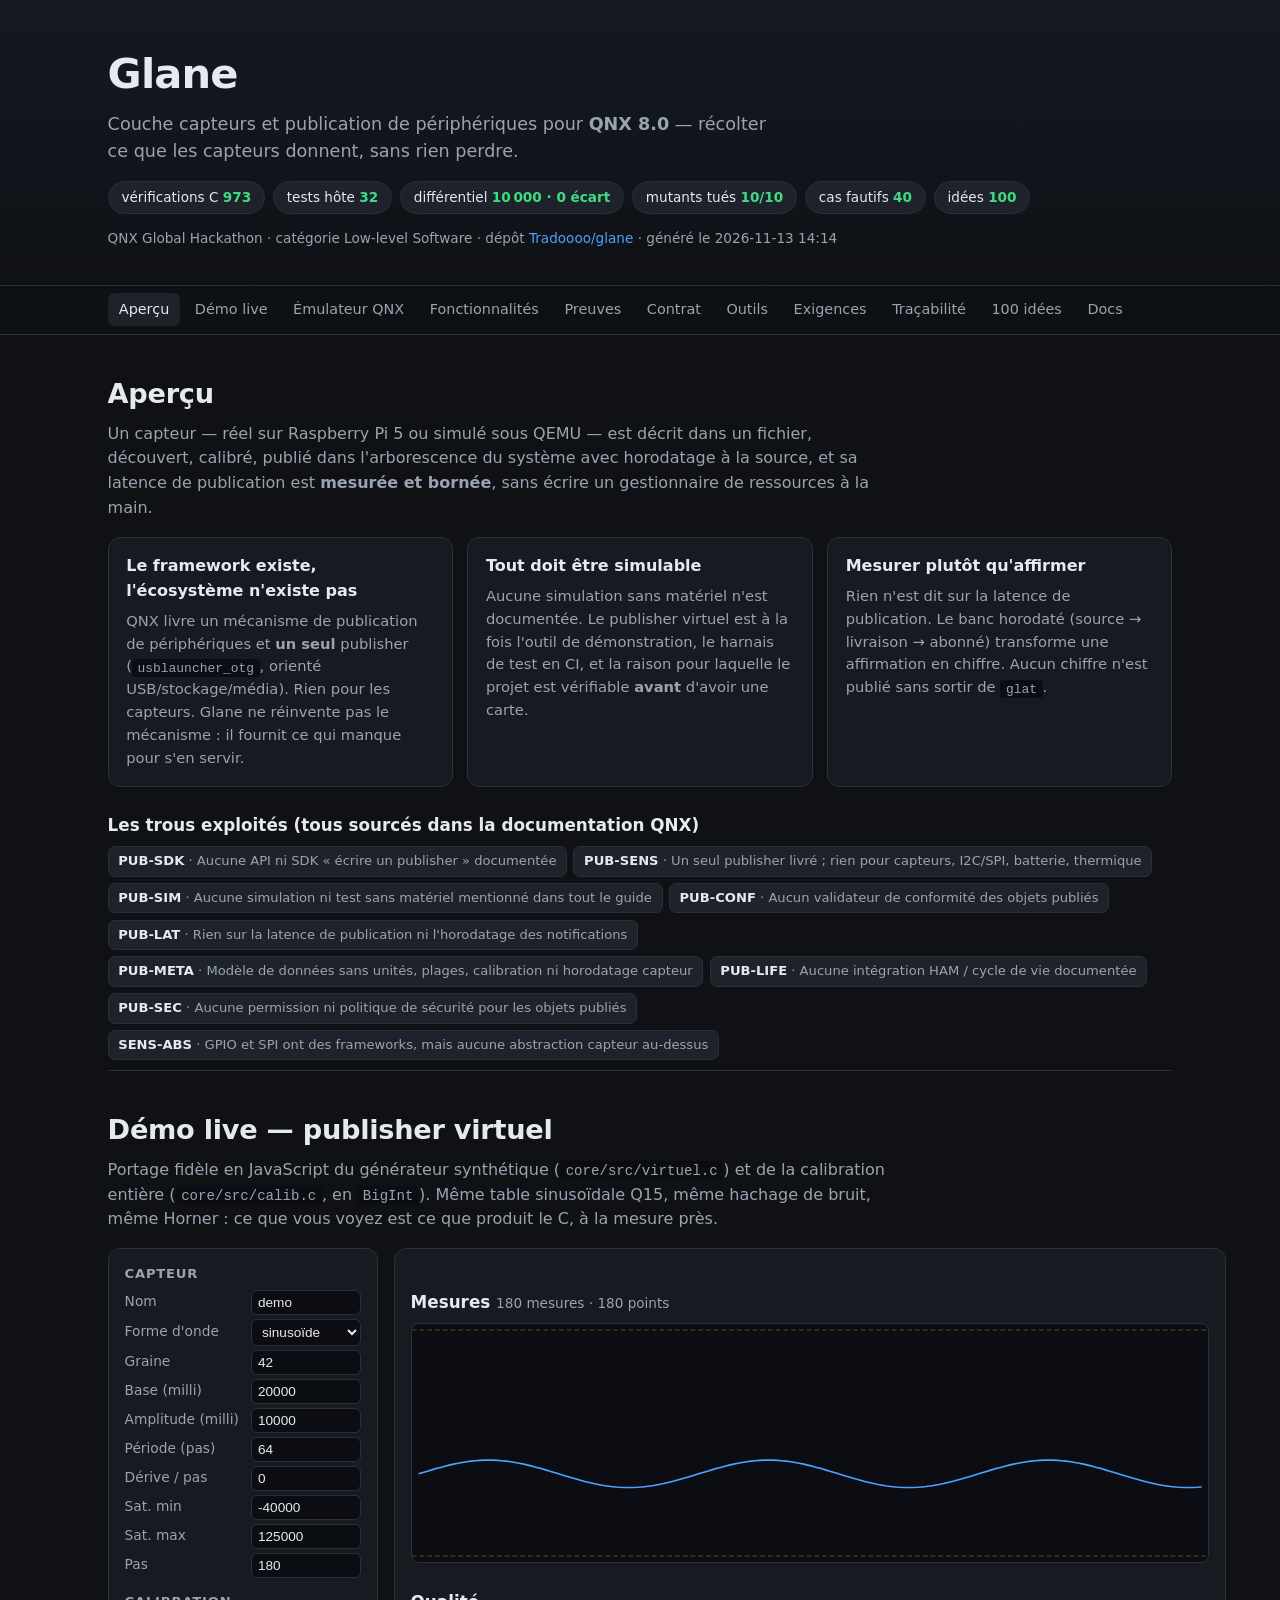
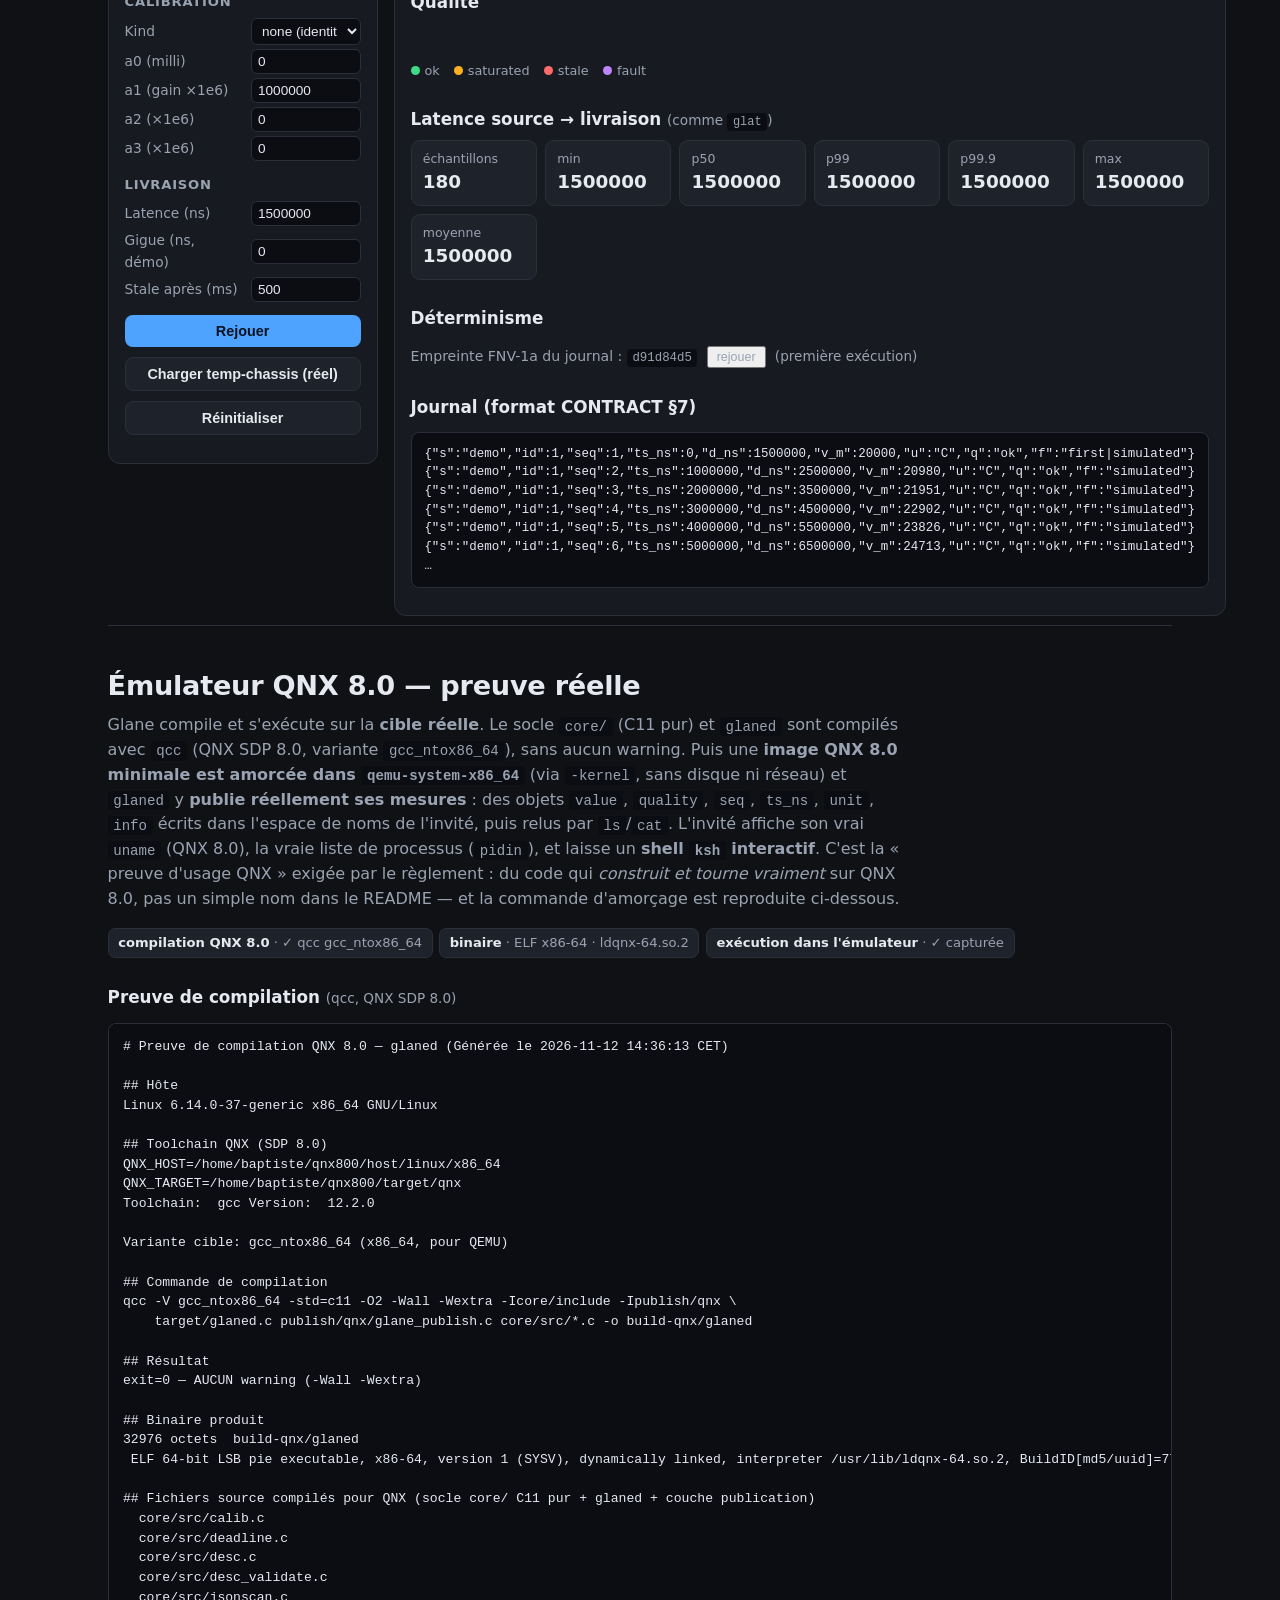
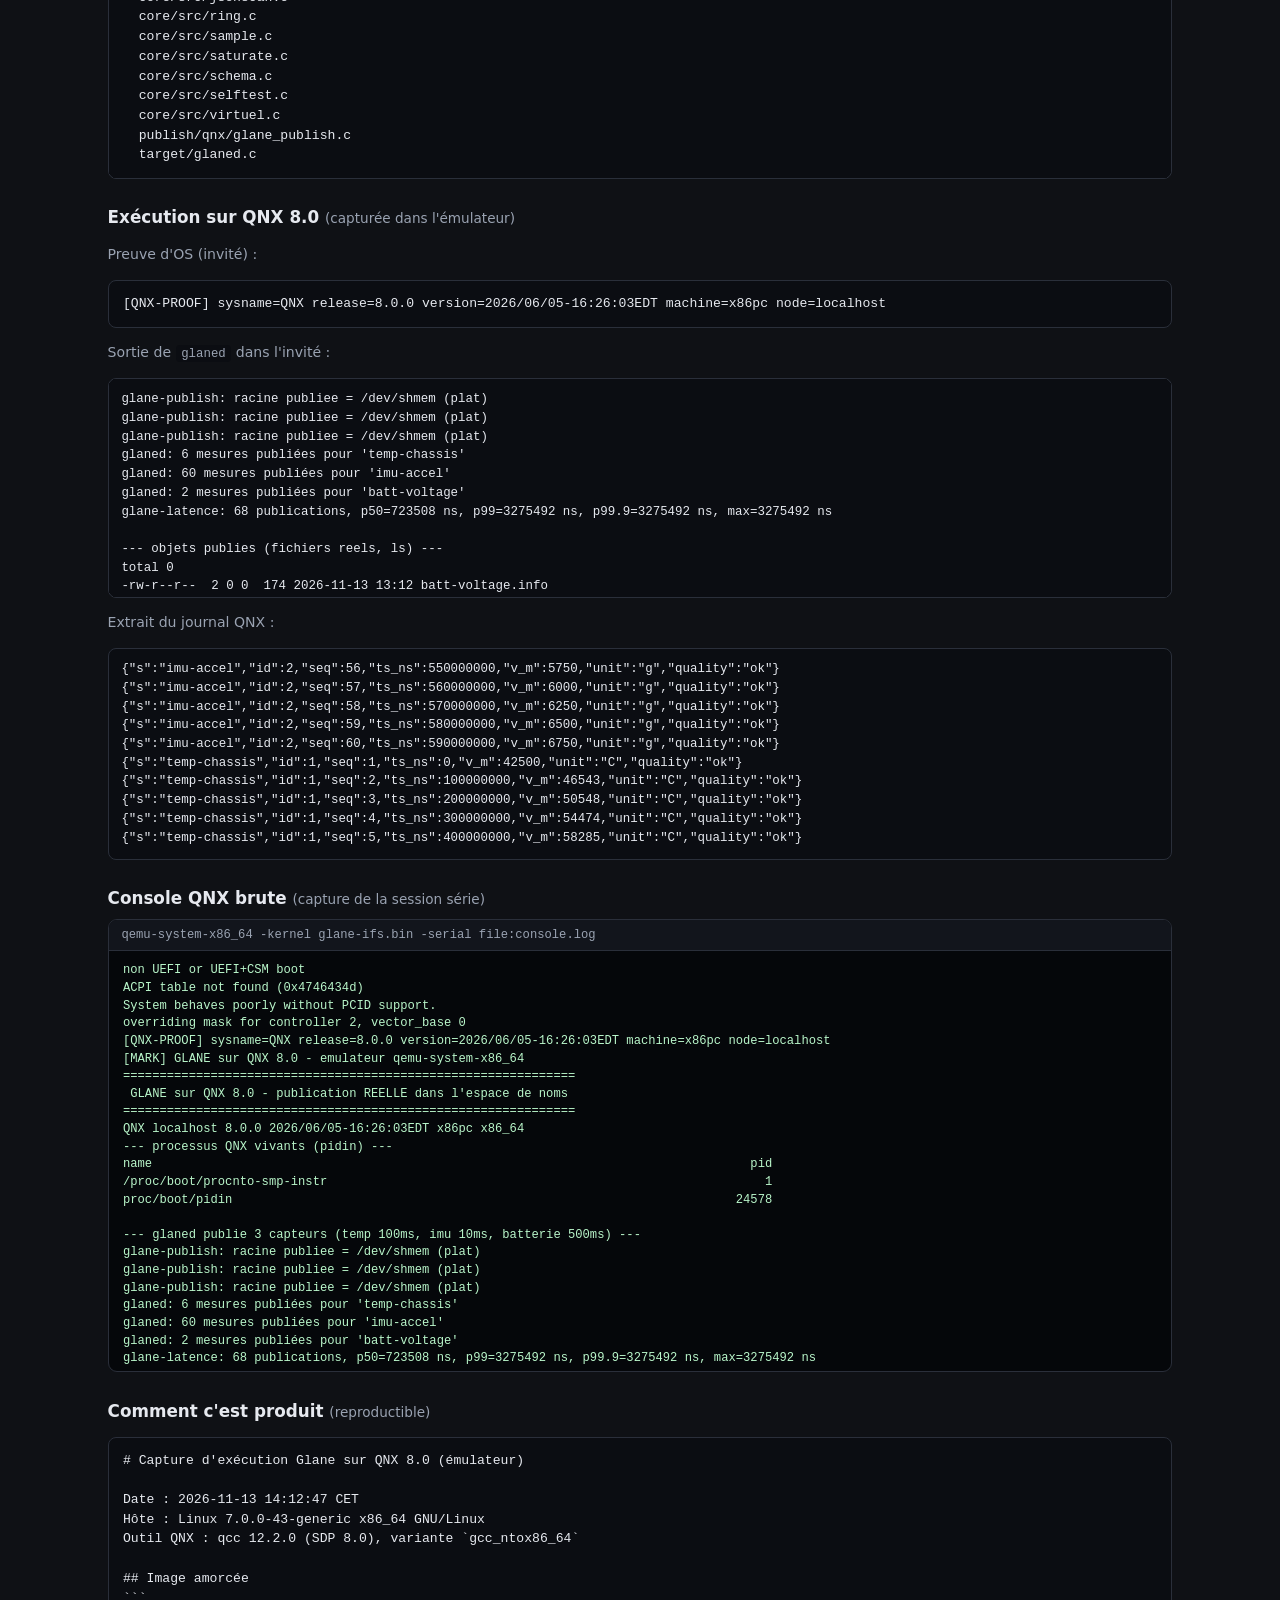
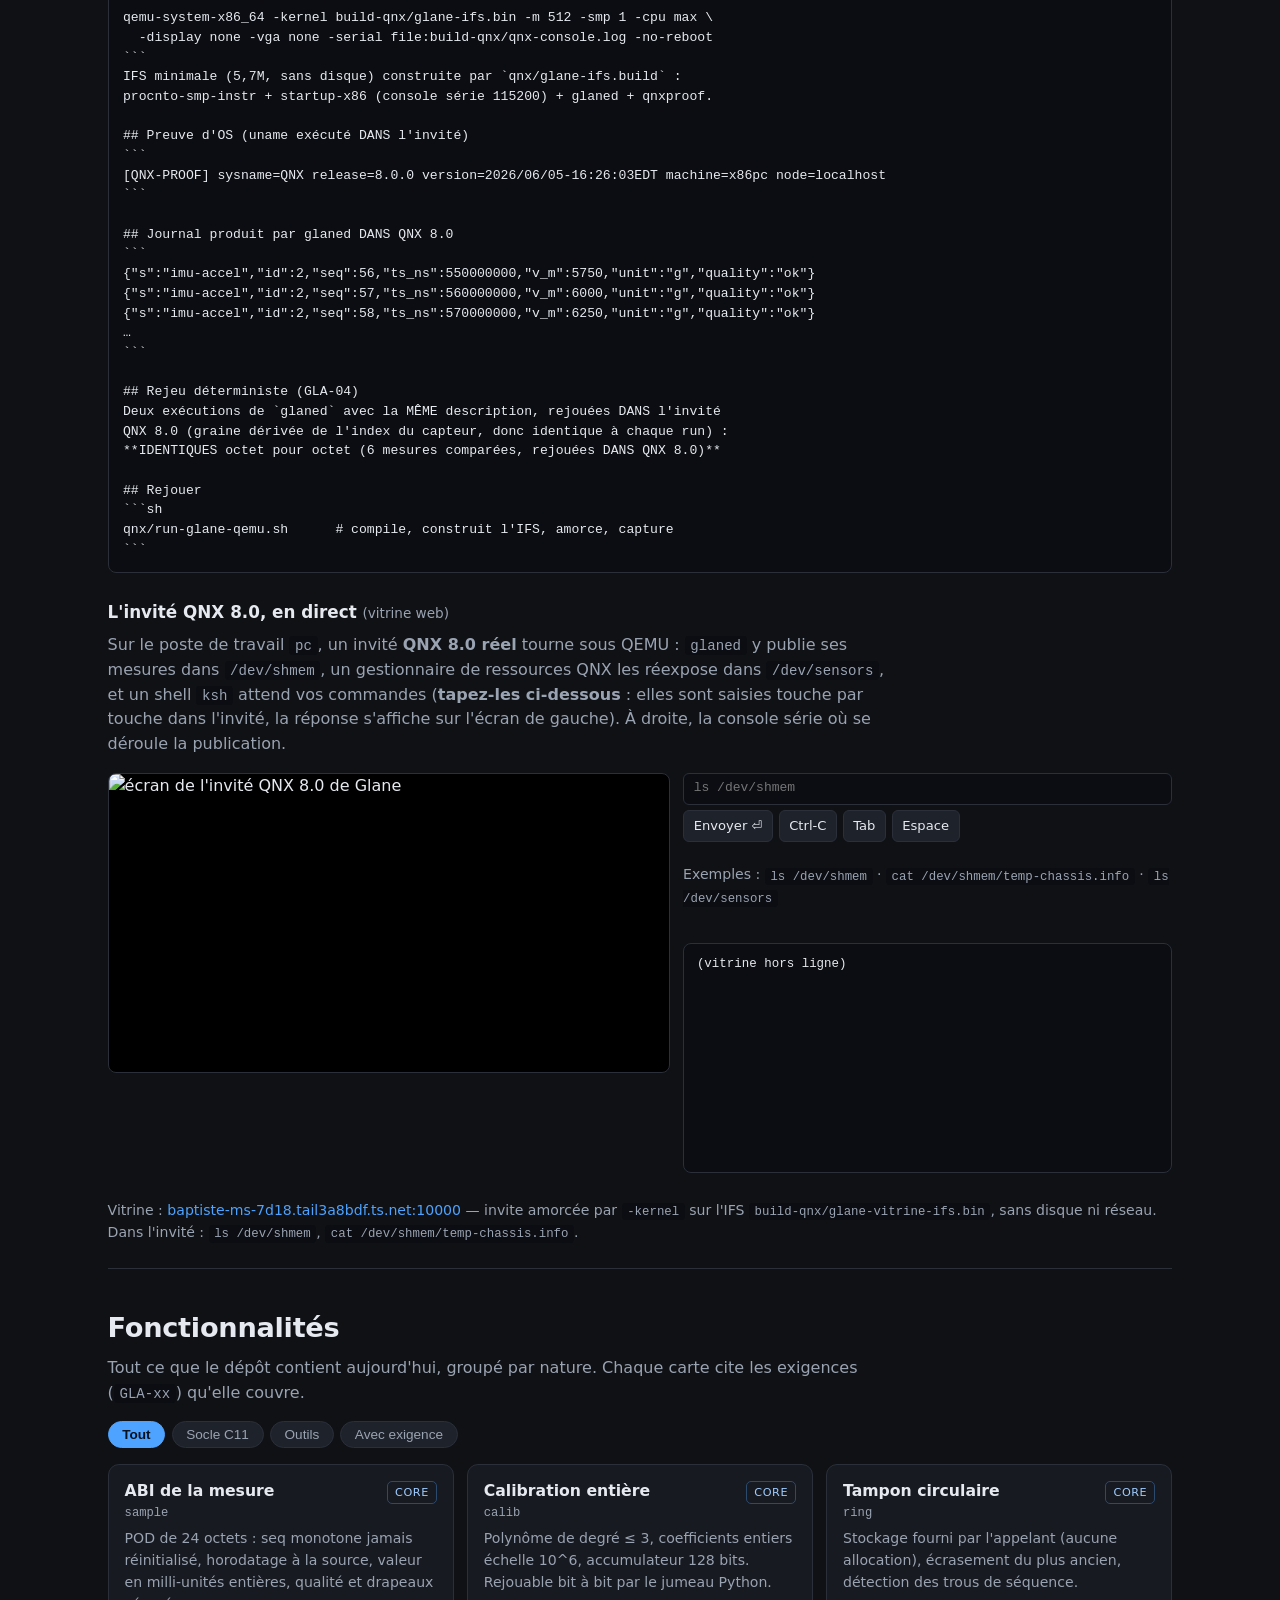
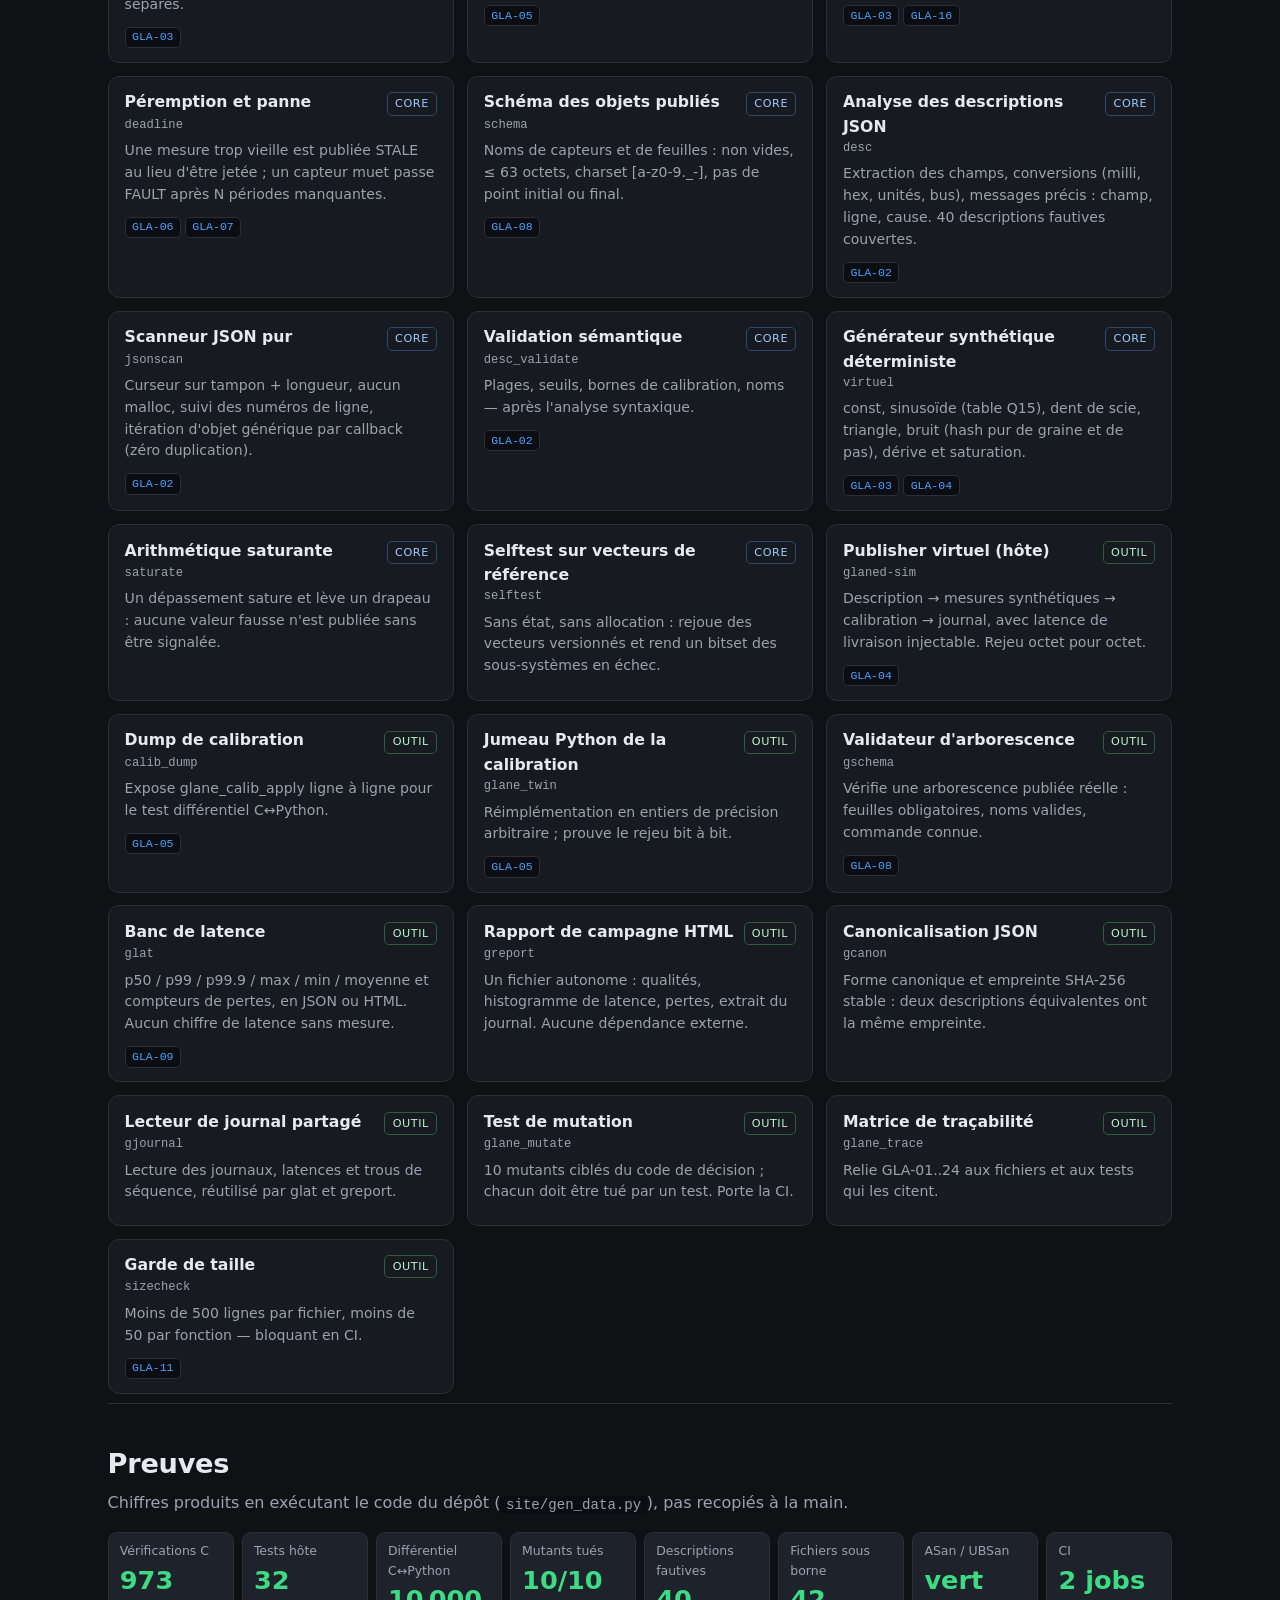
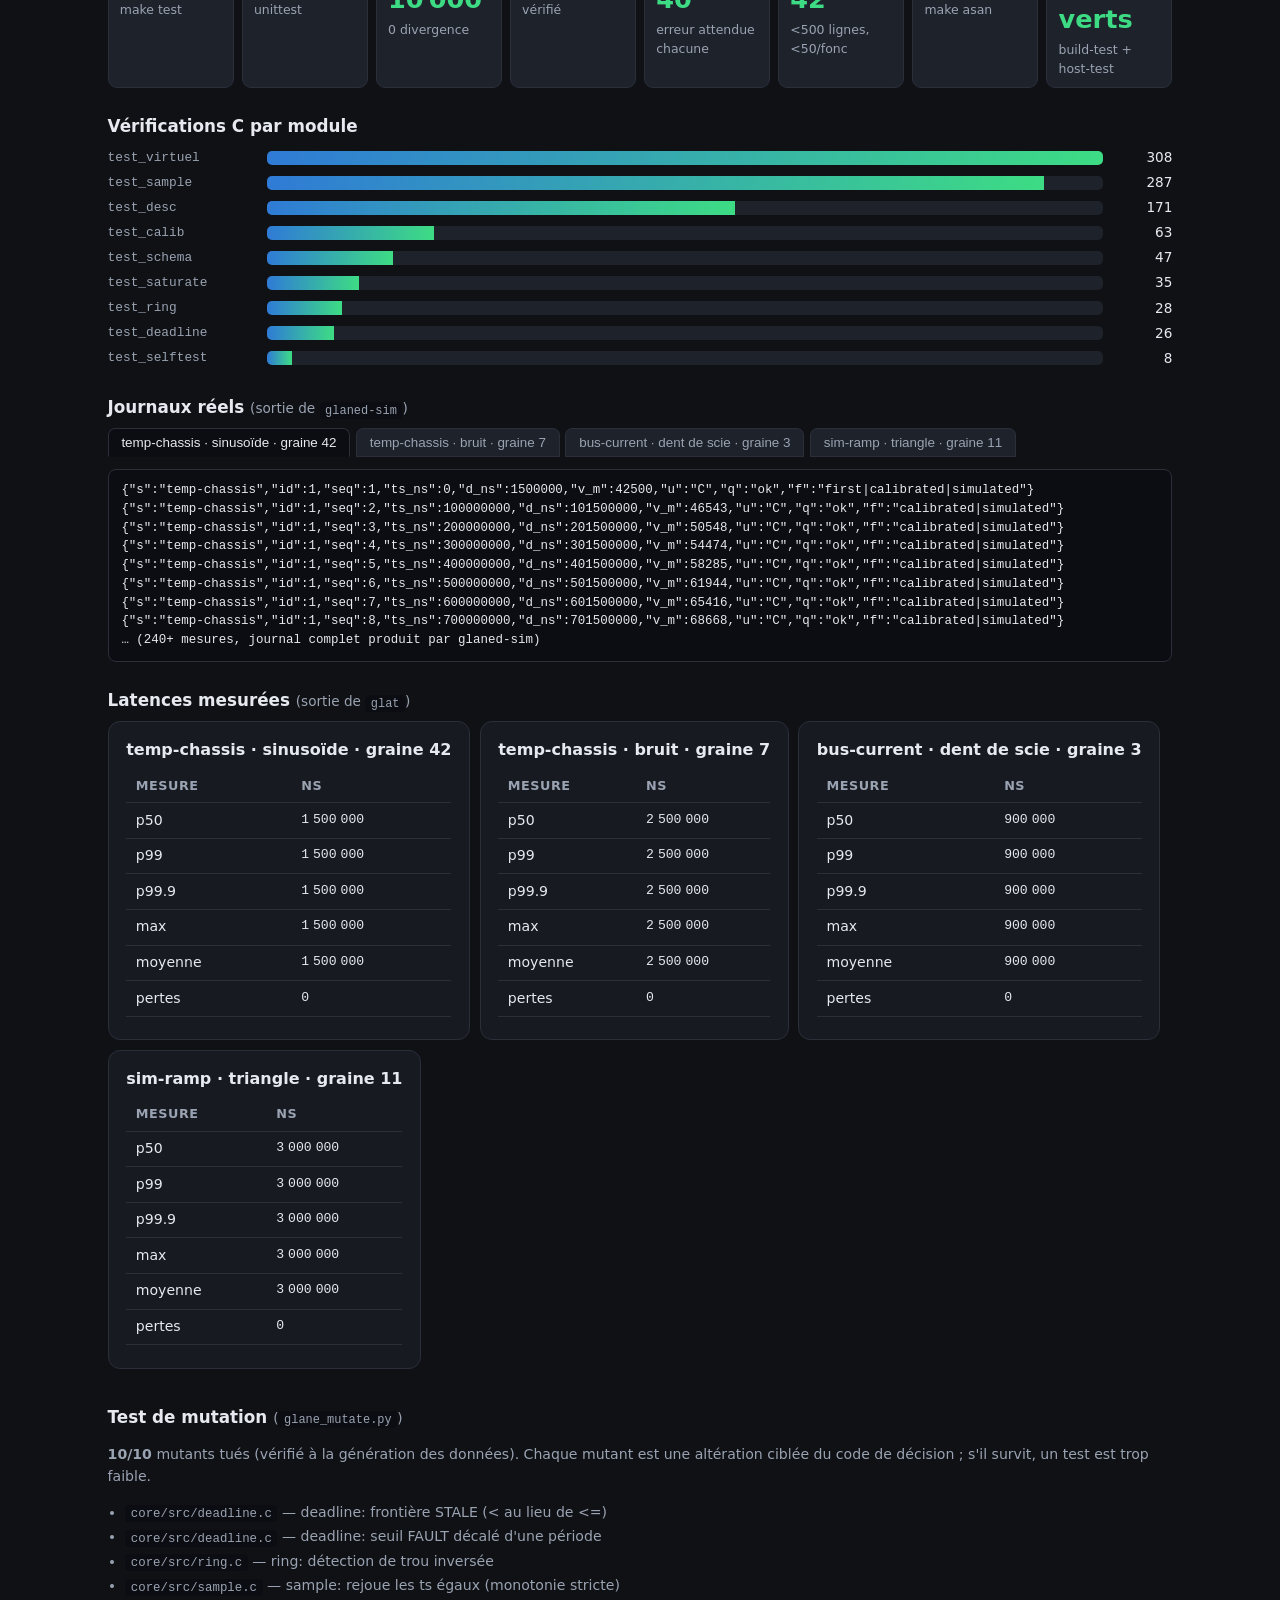
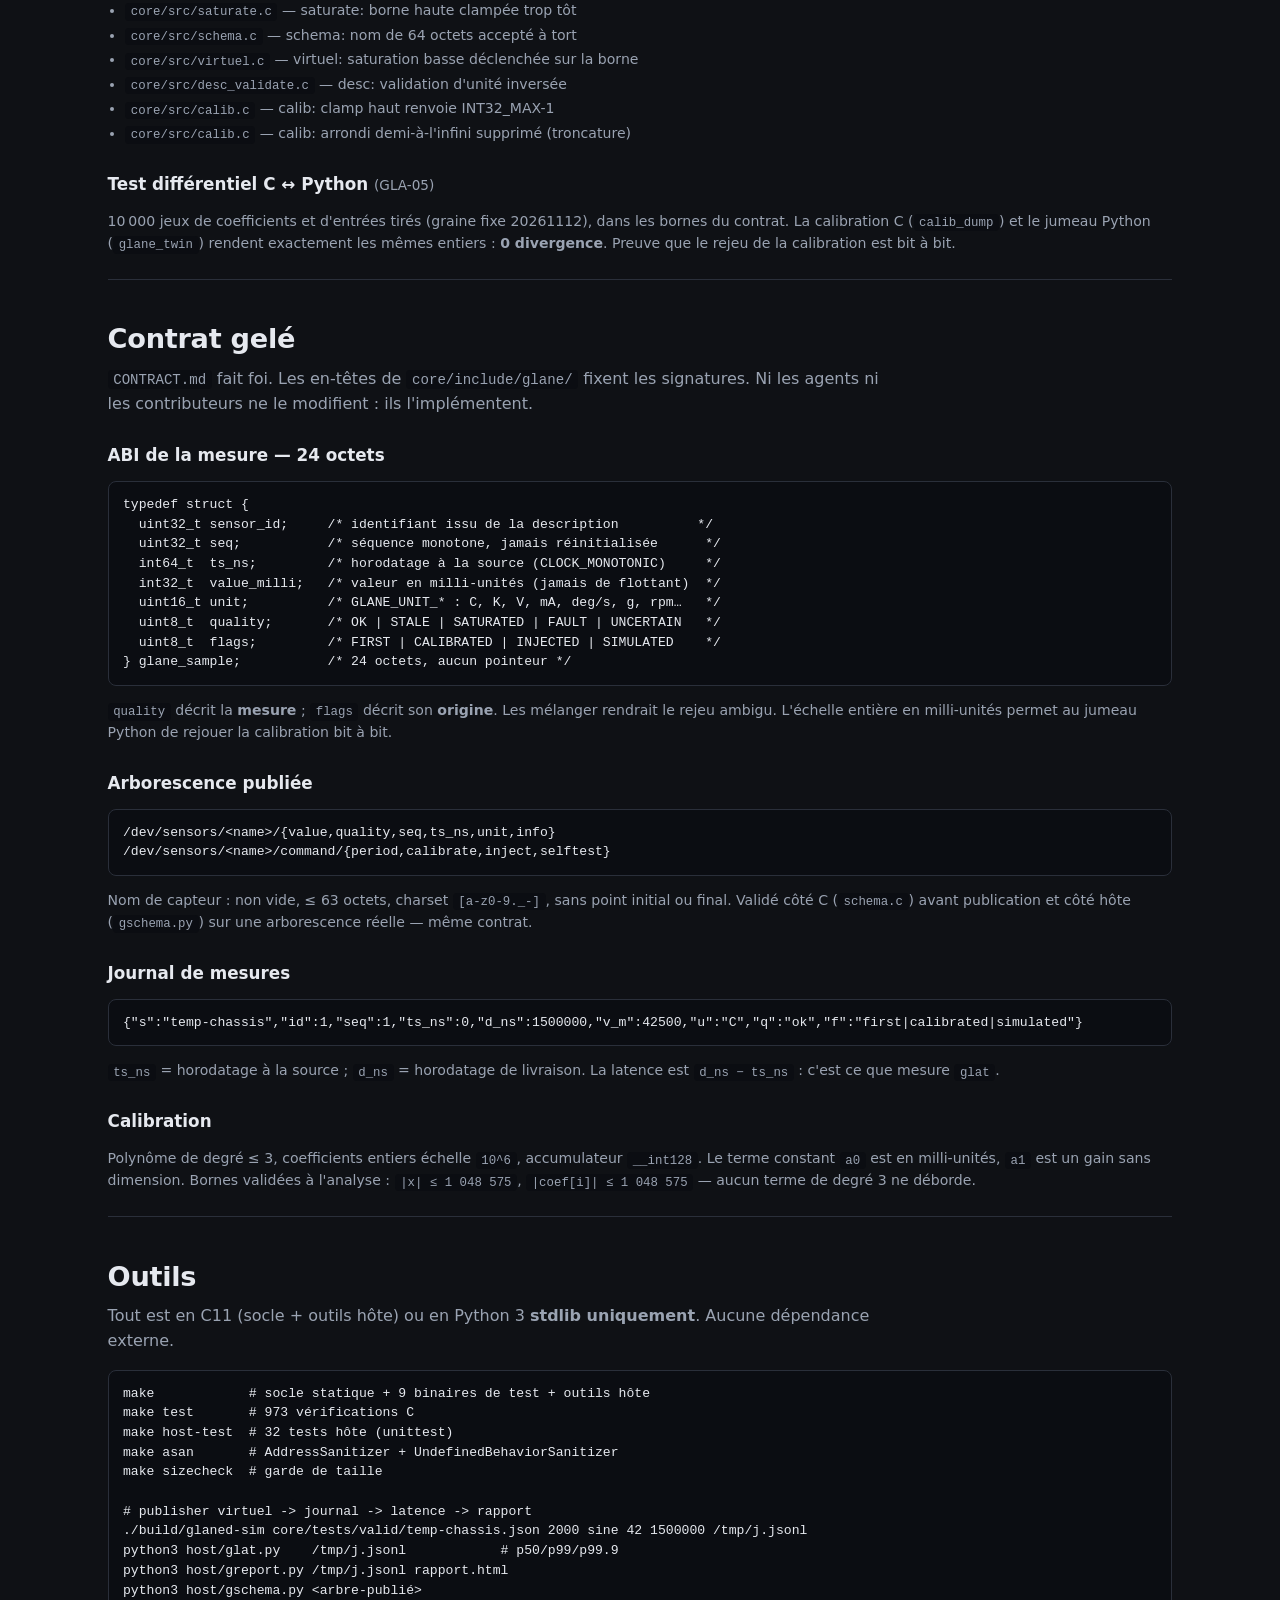
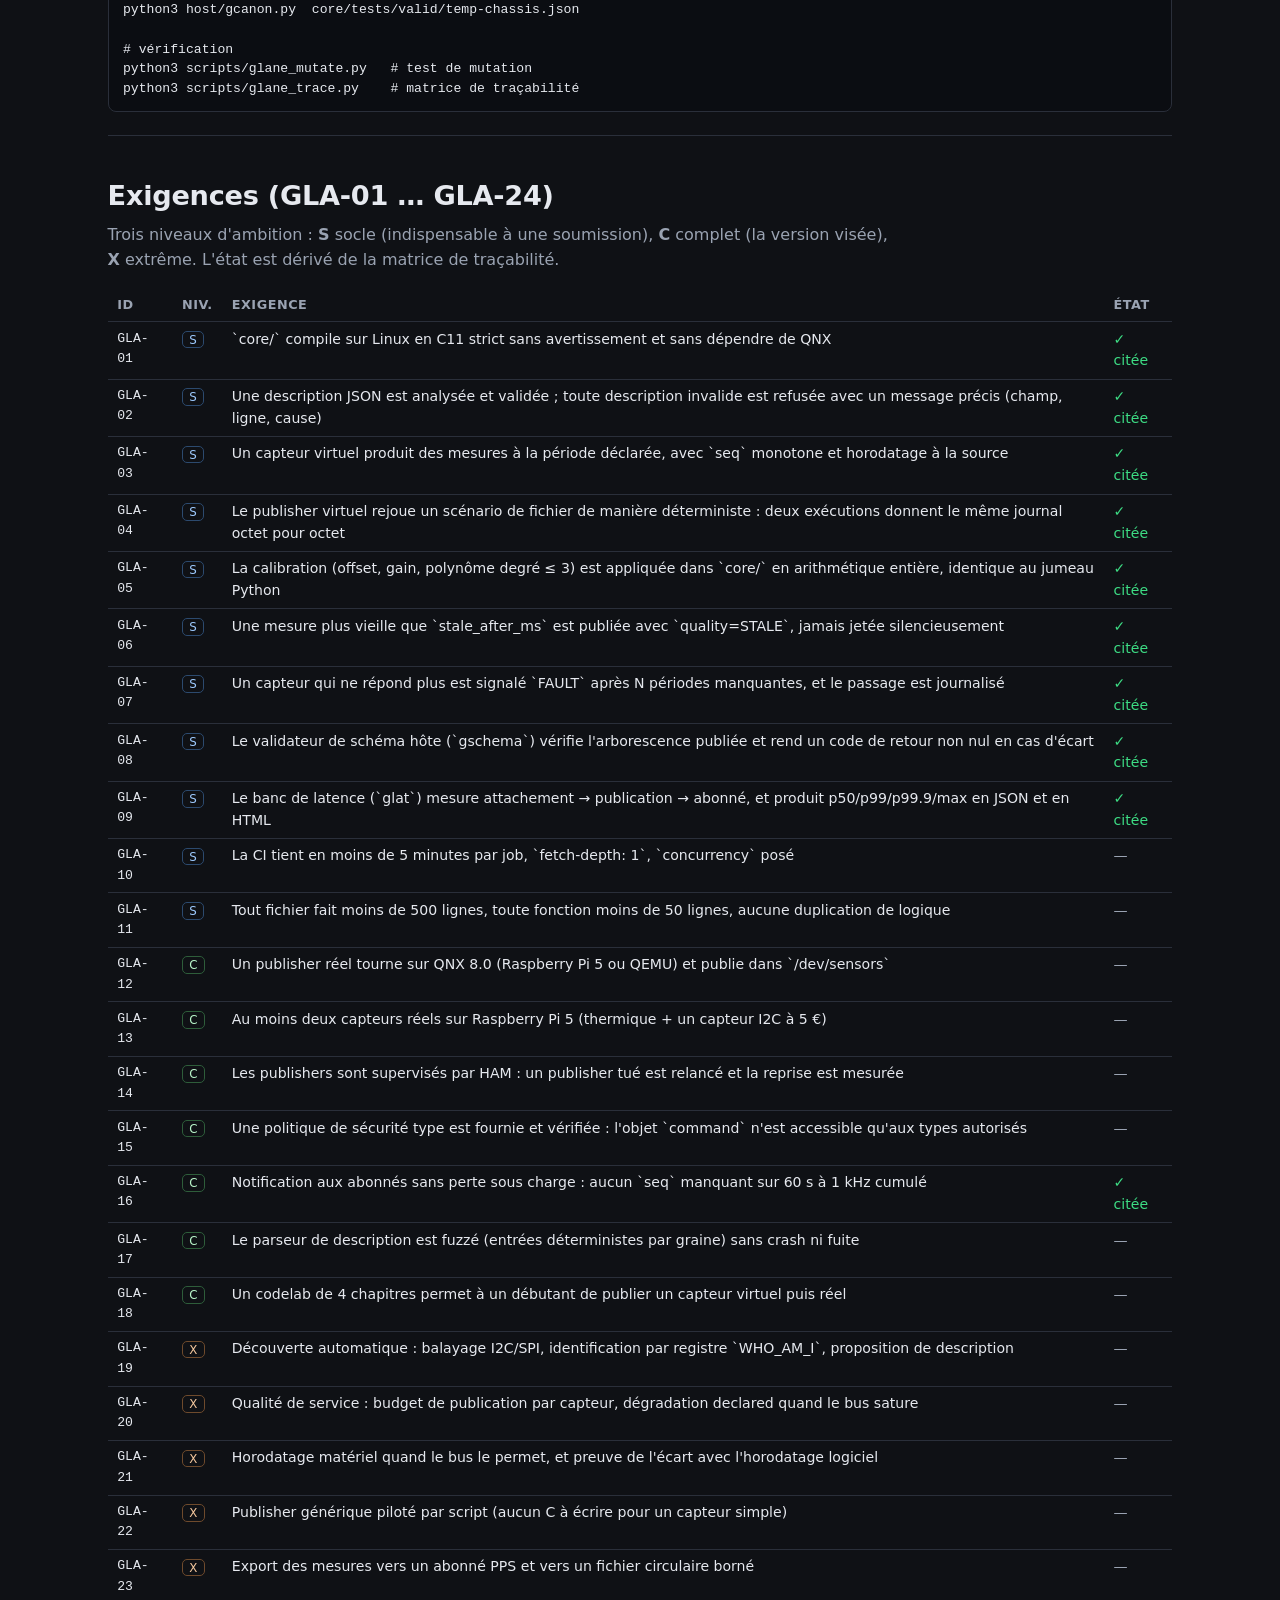
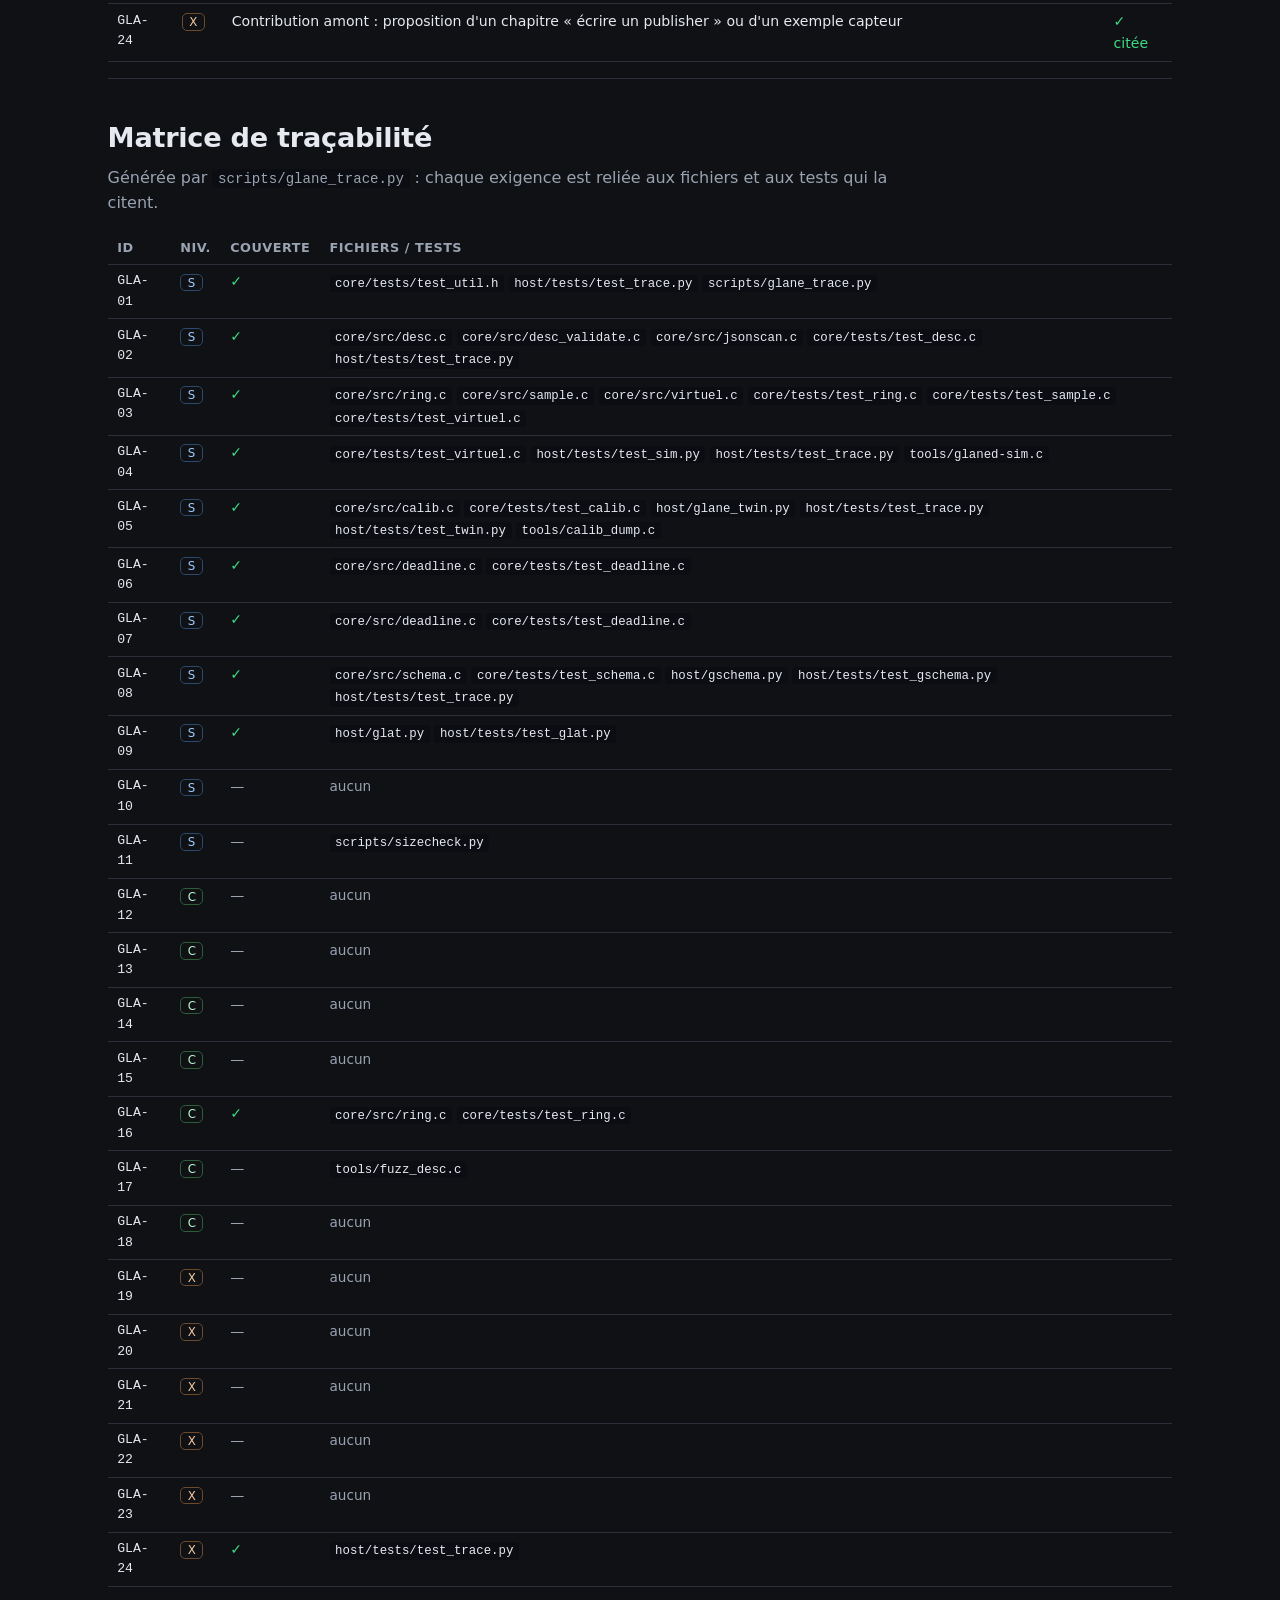
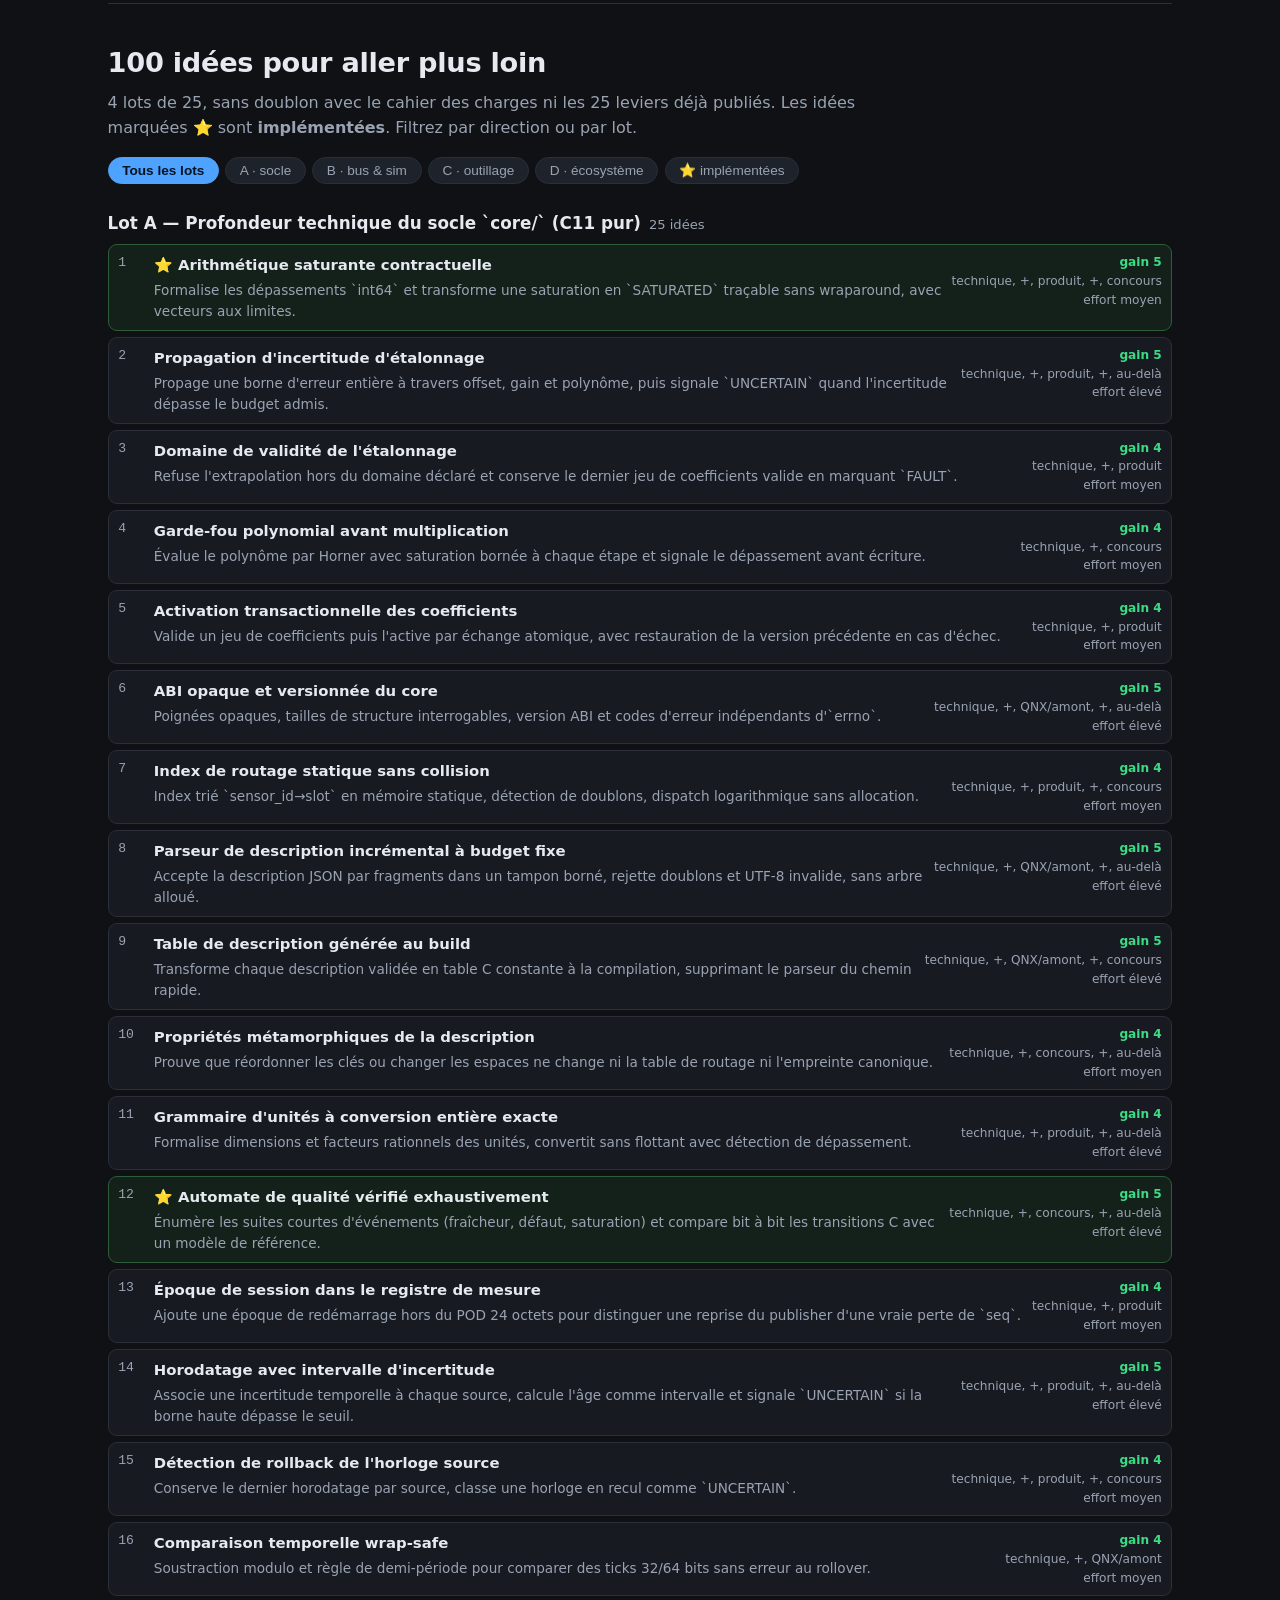
==== commit 1dac5d8d: "site: champ de commande en direct dans la section Emulateur QNX" ====
--- a/index.html
+++ b/index.html
@@ -181,18 +181,24 @@
   <p class="lead">Sur le poste de travail <code>pc</code>, un invité <strong>QNX 8.0
   réel</strong> tourne sous QEMU : <code>glaned</code> y publie ses mesures dans
   <code>/dev/shmem</code>, un gestionnaire de ressources QNX les réexpose dans
-  <code>/dev/sensors</code>, et un shell <code>ksh</code> attend les touches
-  envoyées par les boutons ci-dessous. La capture de gauche est la console VGA
-  de l'invité ; à droite, la console série où se déroule la publication.</p>
+  <code>/dev/sensors</code>, et un shell <code>ksh</code> attend vos commandes
+  (<strong>tapez-les ci-dessous</strong> : elles sont saisies touche par touche
+  dans l'invité, la réponse s'affiche sur l'écran de gauche). À droite, la
+  console série où se déroule la publication.</p>
   <div class="qnx-live">
     <img id="qnx-live-screen" alt="écran de l'invité QNX 8.0 de Glane"
          src="https://baptiste-ms-7d18.tail3a8bdf.ts.net:10000/screen.png">
     <div class="qnx-live-side">
-      <div class="keys">
-        <button data-k="ret">Entrée</button><button data-k="spc">Espace</button>
-        <button data-k="l">l</button><button data-k="c">c</button>
-        <button data-k="tab">Tab</button><button data-k="cr">Ctrl-C</button>
-      </div>
+      <form class="keys" id="qnx-cmd" autocomplete="off">
+        <input id="qnx-cmd-t" placeholder="ls /dev/shmem" spellcheck="false"
+               aria-label="commande à envoyer à l'invité QNX">
+        <button type="submit">Envoyer ⏎</button>
+        <button type="button" data-k="cr">Ctrl-C</button>
+        <button type="button" data-k="tab">Tab</button>
+        <button type="button" data-k="spc">Espace</button>
+      </form>
+      <p class="small" id="qnx-cmd-etat">Exemples : <code>ls /dev/shmem</code> ·
+      <code>cat /dev/shmem/temp-chassis.info</code> · <code>ls /dev/sensors</code></p>
       <pre id="qnx-live-console" class="journal">connexion…</pre>
     </div>
   </div>
@@ -366,11 +372,29 @@
     }).catch(function () { out.textContent = "(vitrine hors ligne)"; });
   }
   Array.prototype.forEach.call(
-    document.querySelectorAll(".qnx-live .keys button"), function (b) {
+    document.querySelectorAll(".qnx-live .keys button[data-k]"), function (b) {
       b.onclick = function () {
         fetch(API + "/key?k=" + encodeURIComponent(b.dataset.k));
       };
     });
+  /* Envoi d'une LIGNE de commande : /type tape touche par touche dans l'invité
+     (le shell ksh répond sur l'écran VGA, relu ici toutes les 2 s). */
+  var form = document.getElementById("qnx-cmd");
+  var champ = document.getElementById("qnx-cmd-t");
+  var etat = document.getElementById("qnx-cmd-etat");
+  if (form && champ) {
+    form.addEventListener("submit", function (e) {
+      e.preventDefault();
+      var v = (champ.value || "").trim();
+      if (!v) { return; }
+      etat.textContent = "envoi…";
+      fetch(API + "/type?t=" + encodeURIComponent(v) + "&ret=1")
+        .then(function (r) { return r.text(); })
+        .then(function (x) { etat.textContent = x + " — la réponse est sur l'écran de gauche"; })
+        .catch(function () { etat.textContent = "vitrine hors ligne"; });
+      champ.value = "";
+    });
+  }
   setInterval(tick, 2000);
   tick();
 })();
--- a/style.css
+++ b/style.css
@@ -110,6 +110,10 @@
   border: 1px solid var(--line); border-radius: 6px; padding: .3rem .6rem;
   cursor: pointer; font: inherit; font-size: .82rem; }
 .qnx-live .keys button:hover { border-color: var(--accent); }
+.qnx-live .keys input { flex: 1 1 100%; background: #0b0d12; color: var(--ink);
+  border: 1px solid var(--line); border-radius: 6px; padding: .4rem .6rem;
+  font: 13px/1.3 ui-monospace, monospace; }
+.qnx-live .keys input:focus { outline: 1px solid var(--accent); }
 .qnx-live .journal { flex: 1; min-height: 230px; max-height: 300px; }
 
 /* ---------- grille de fonctionnalités ---------- */
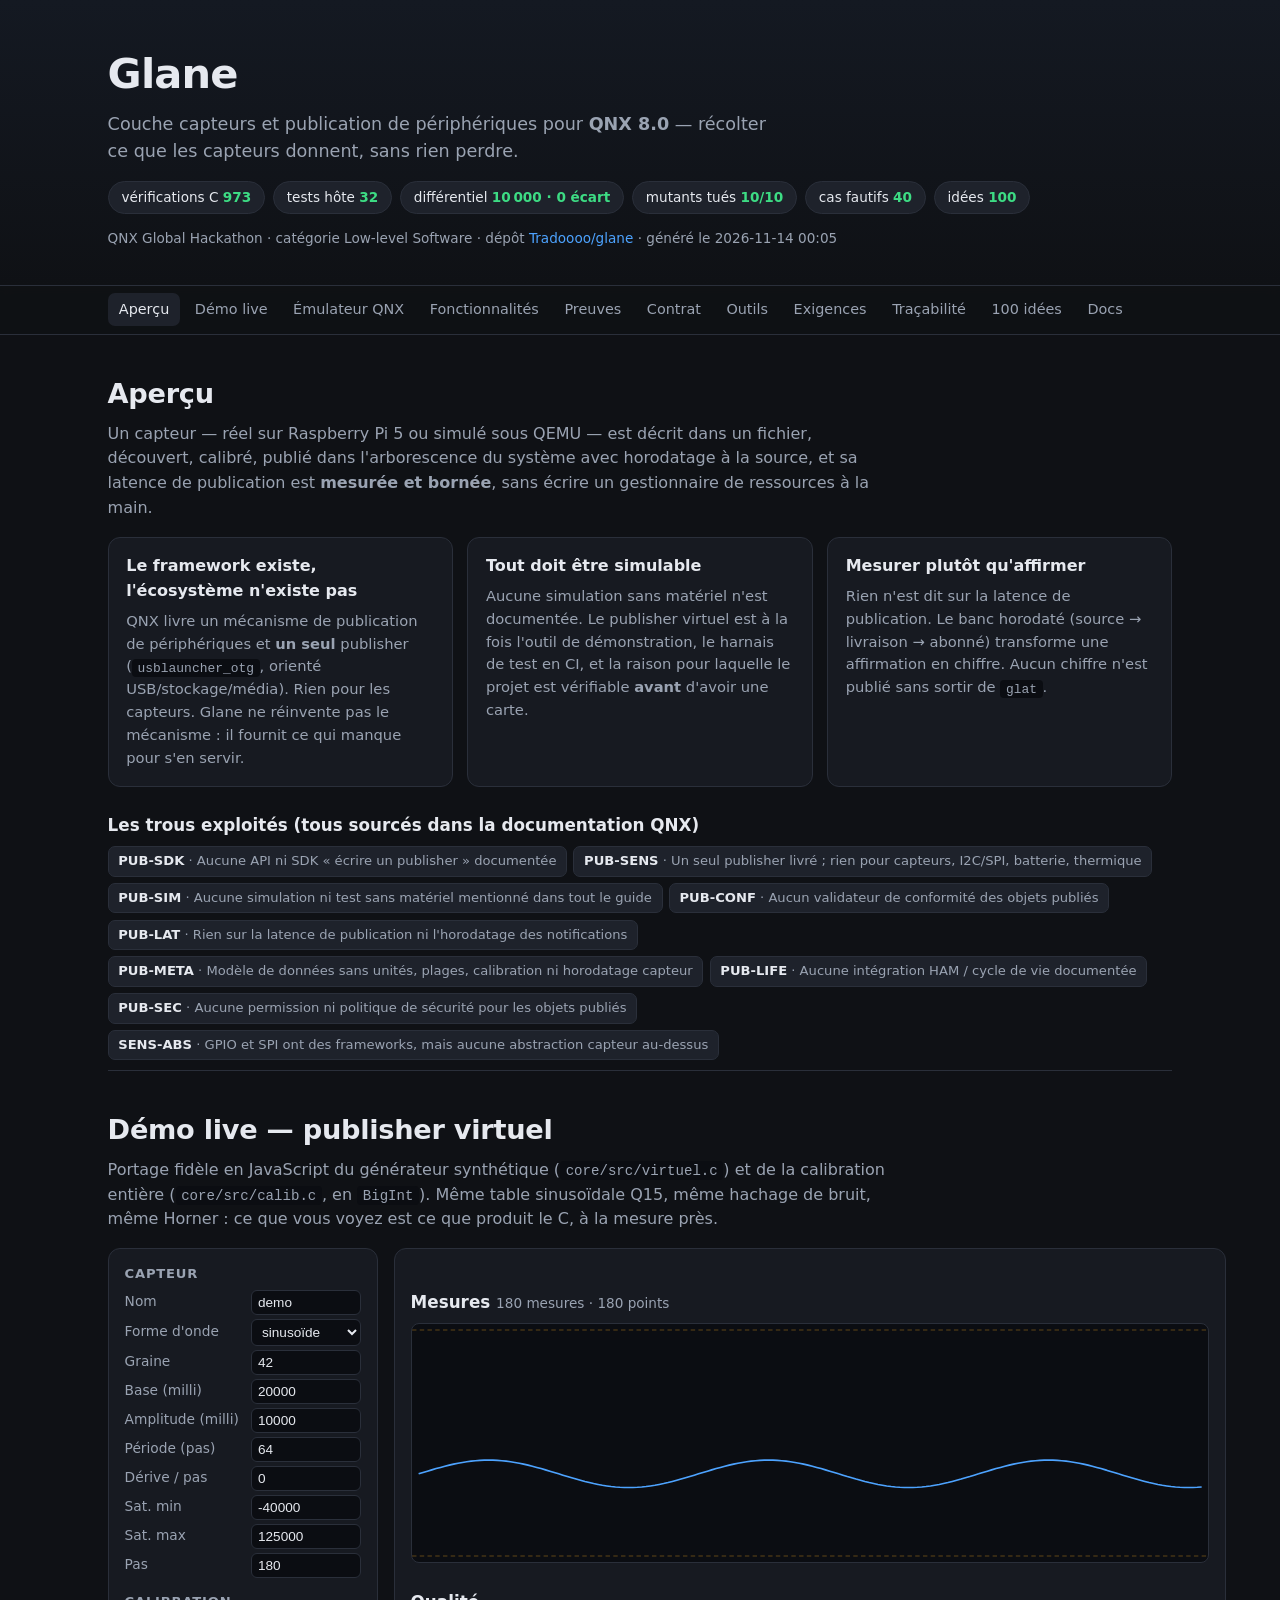
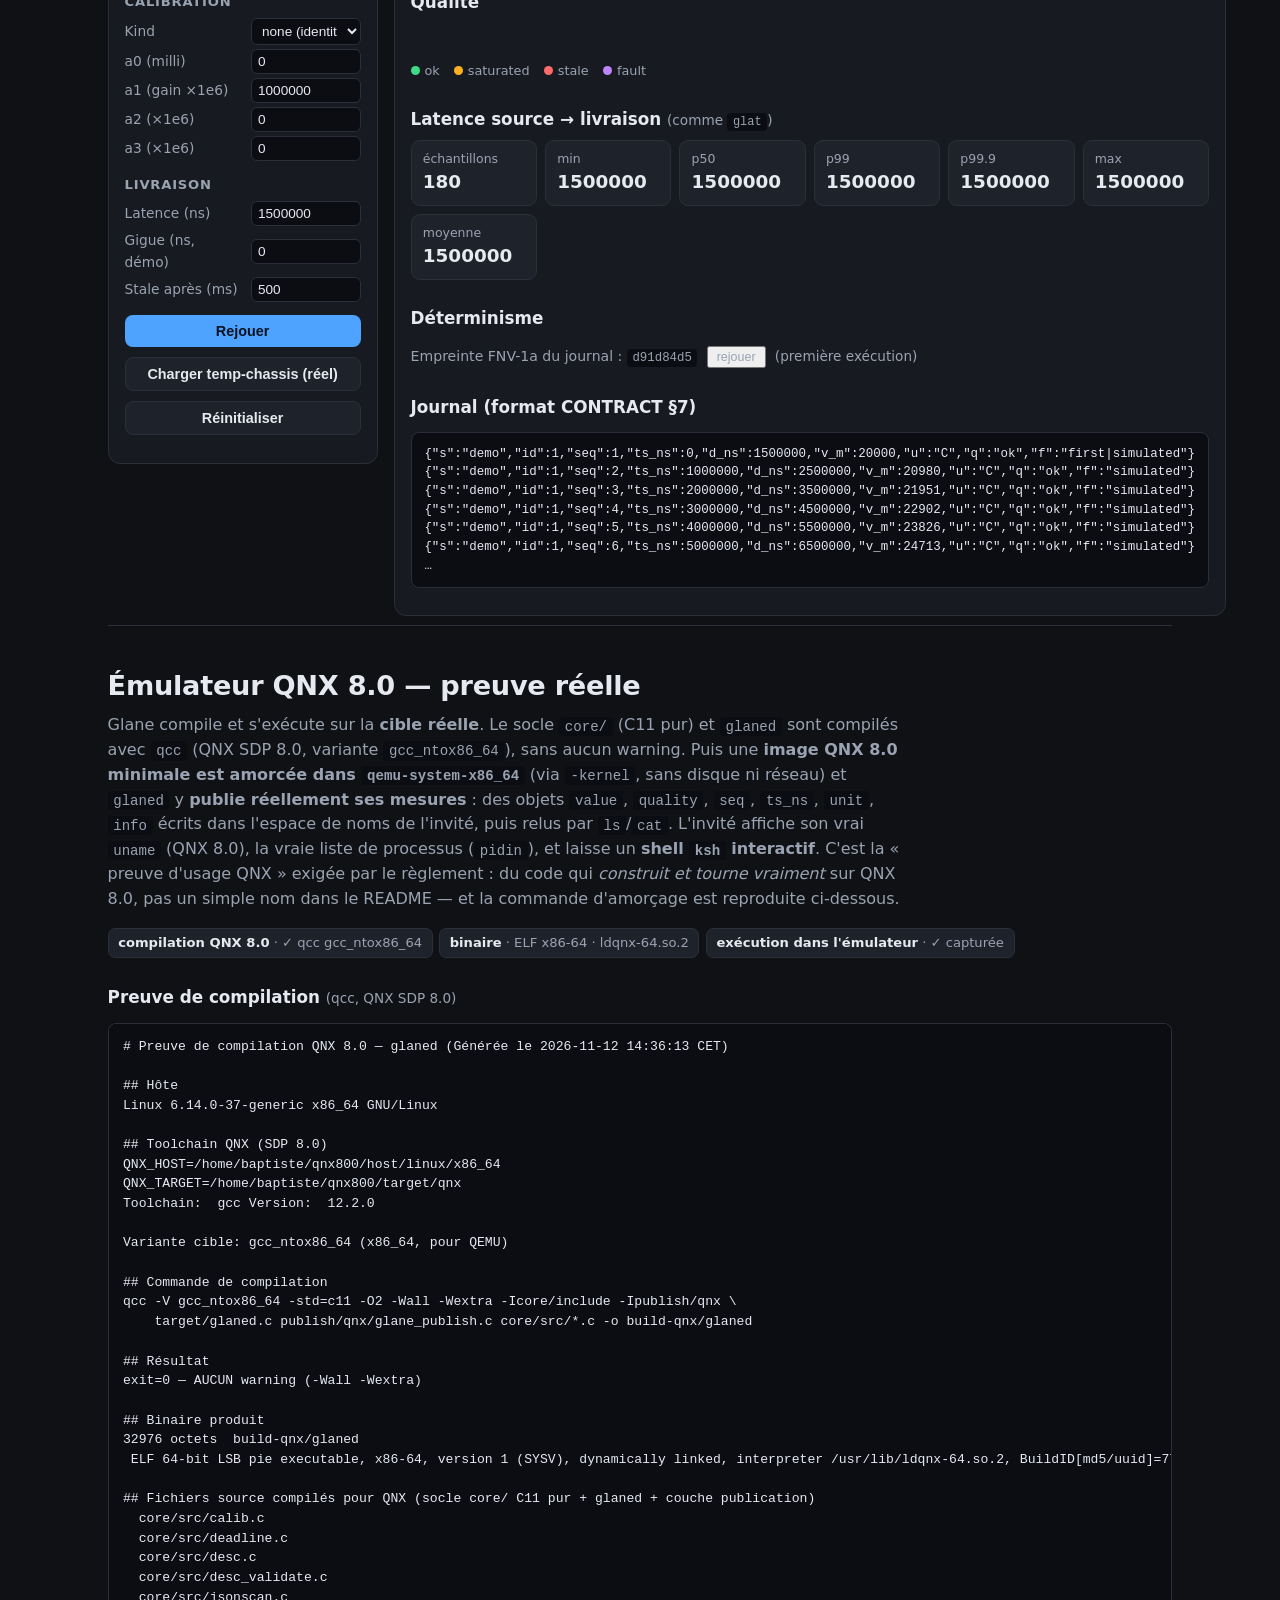
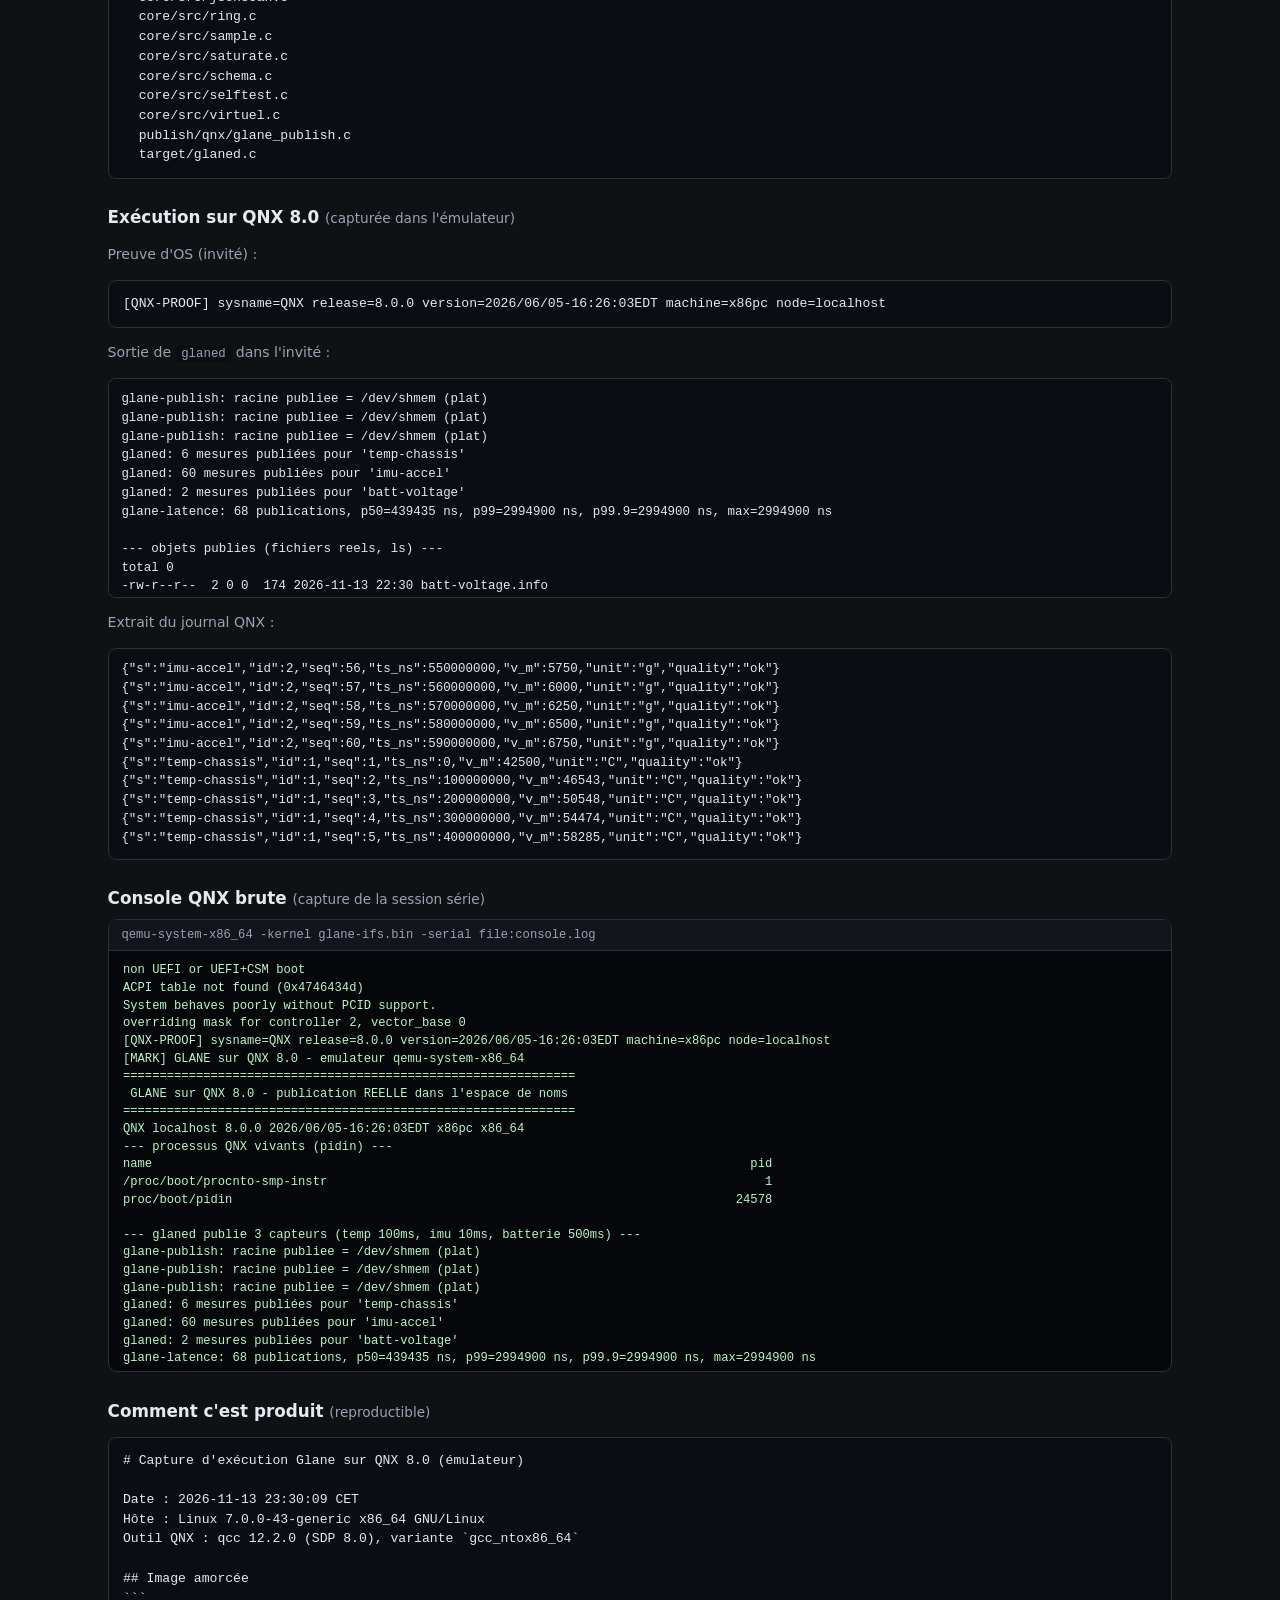
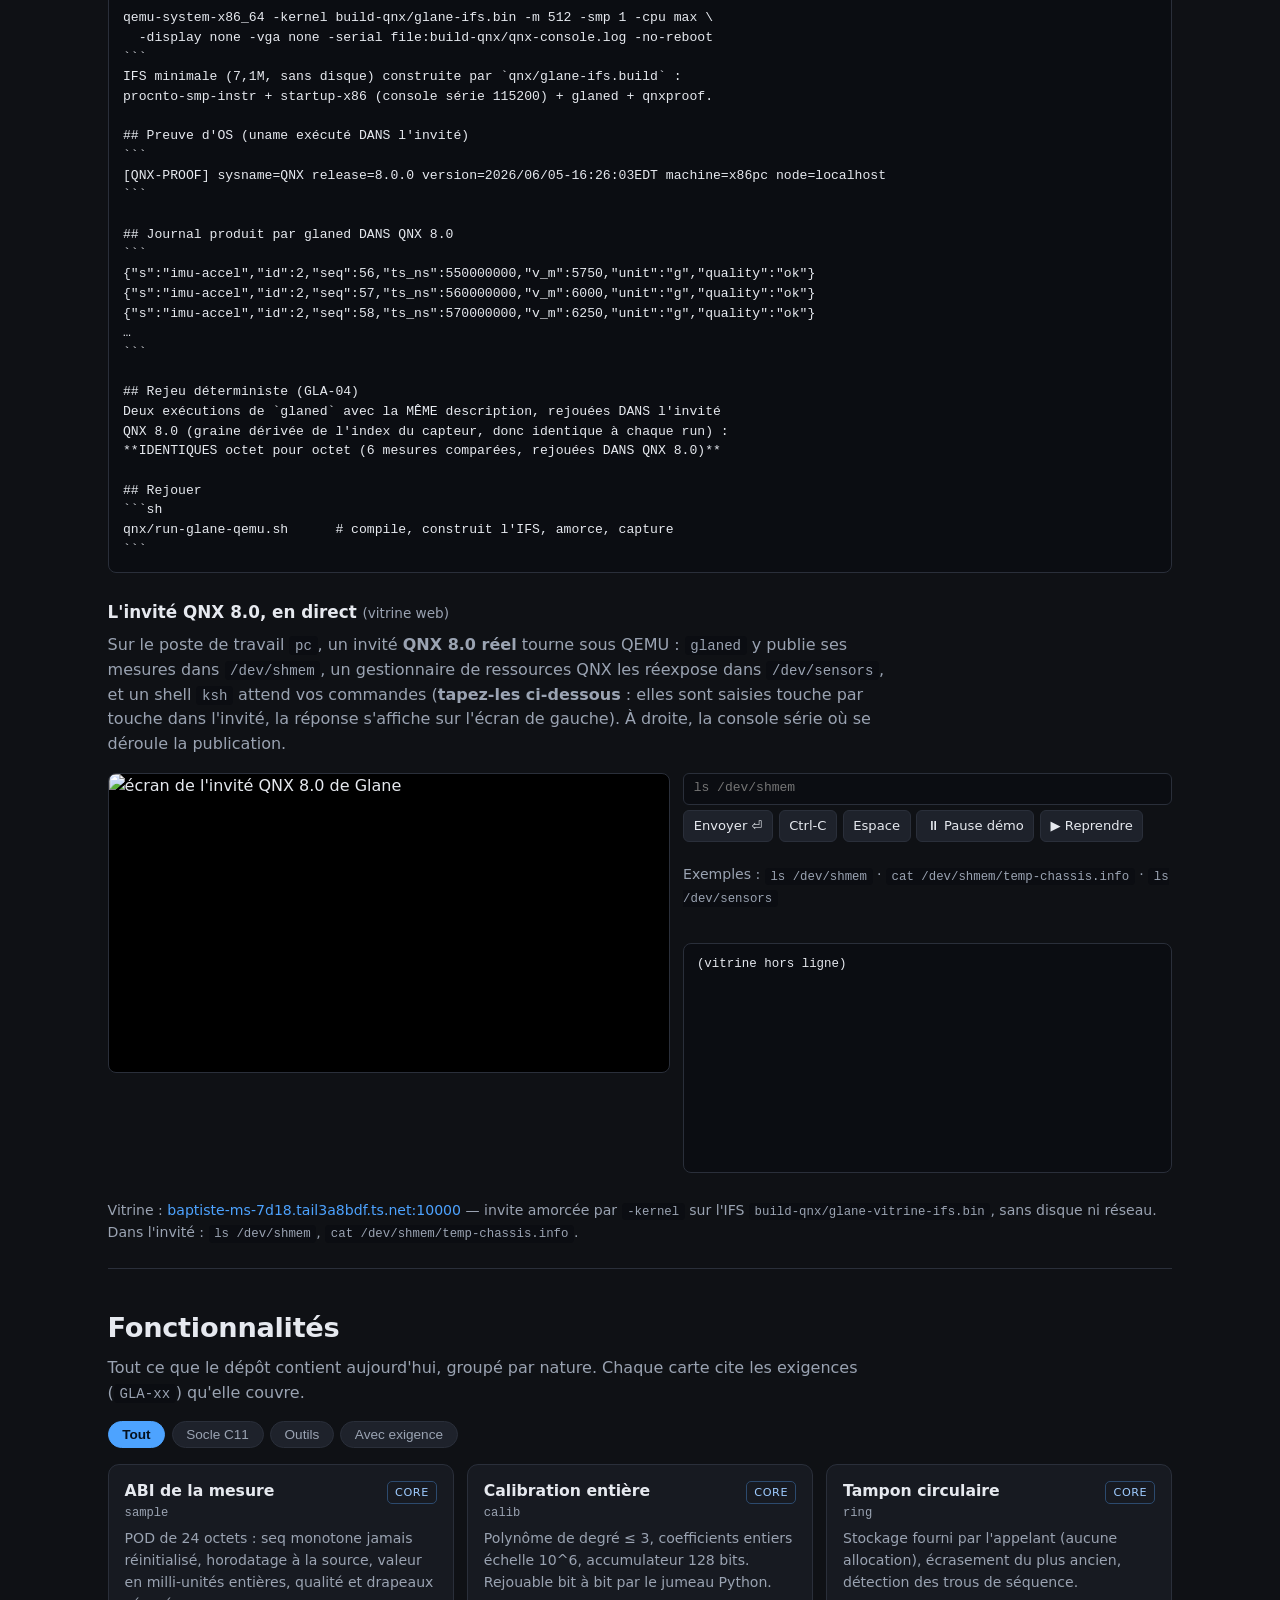
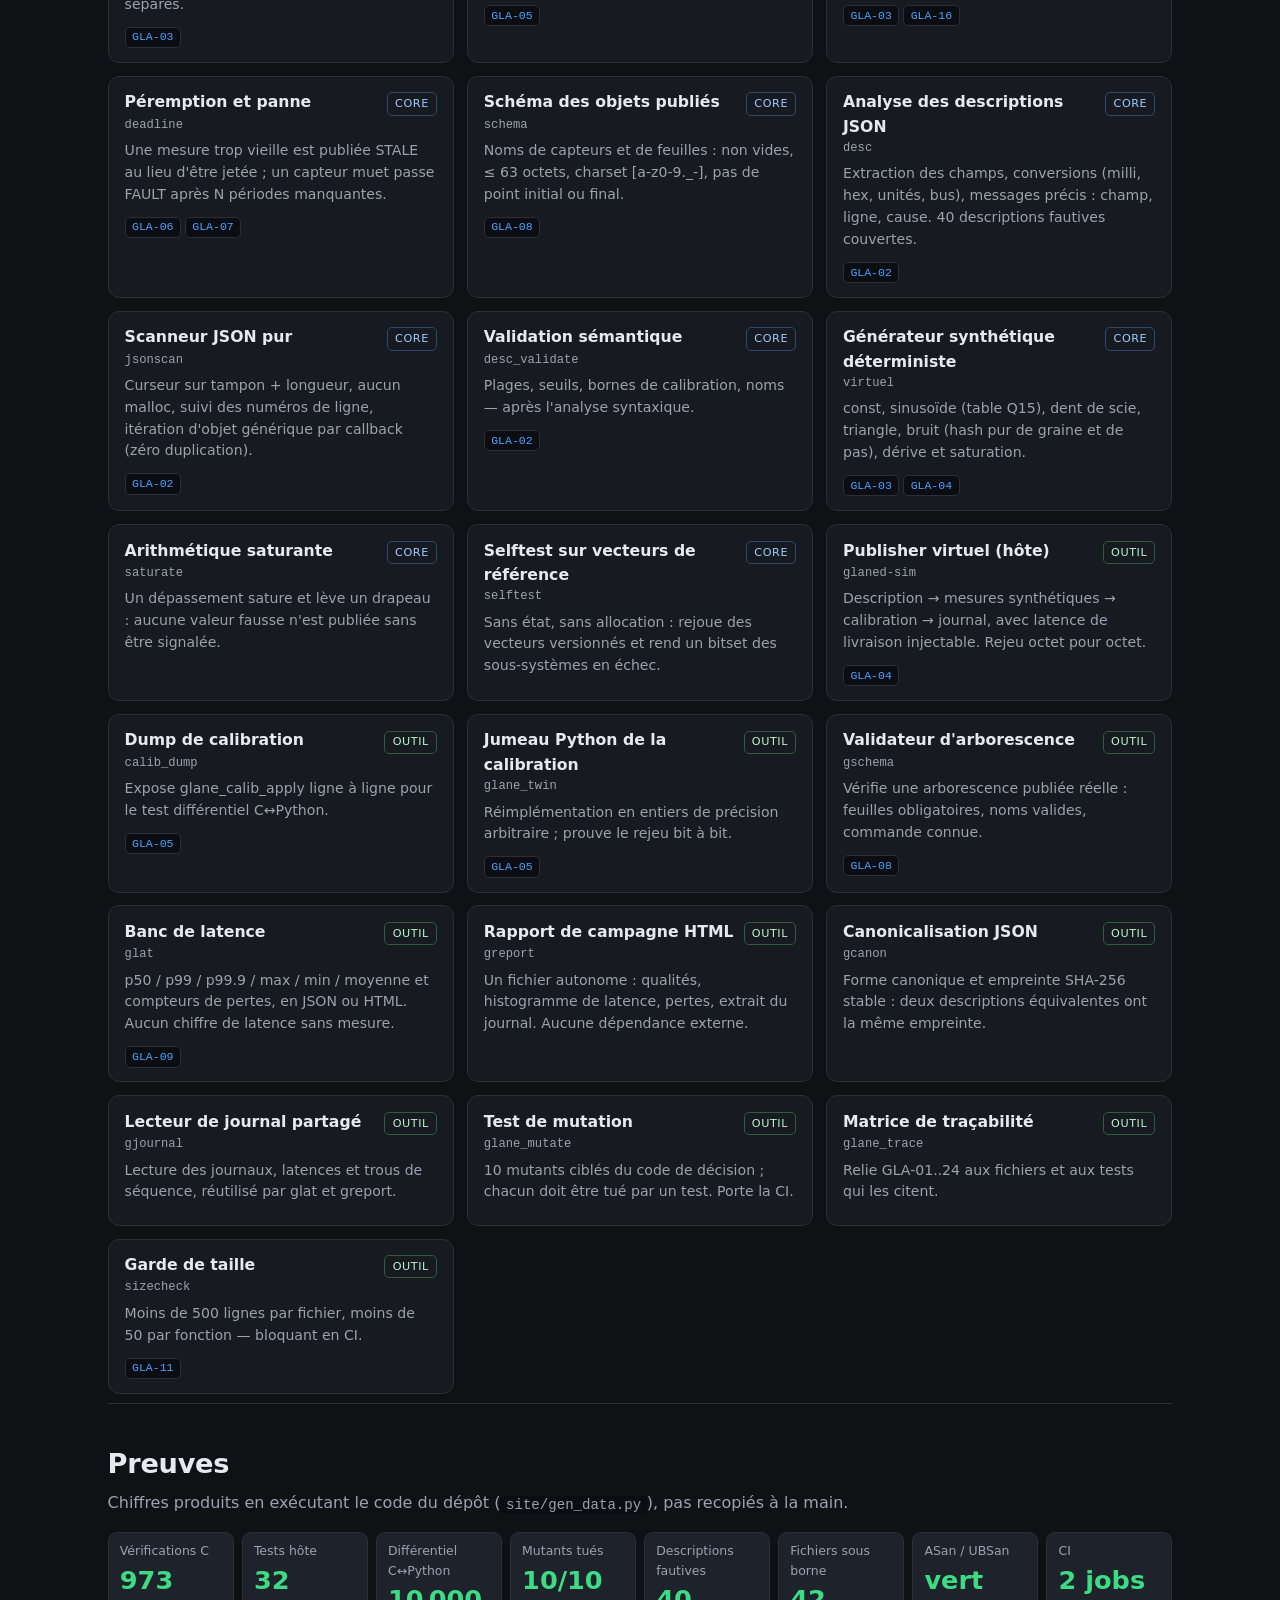
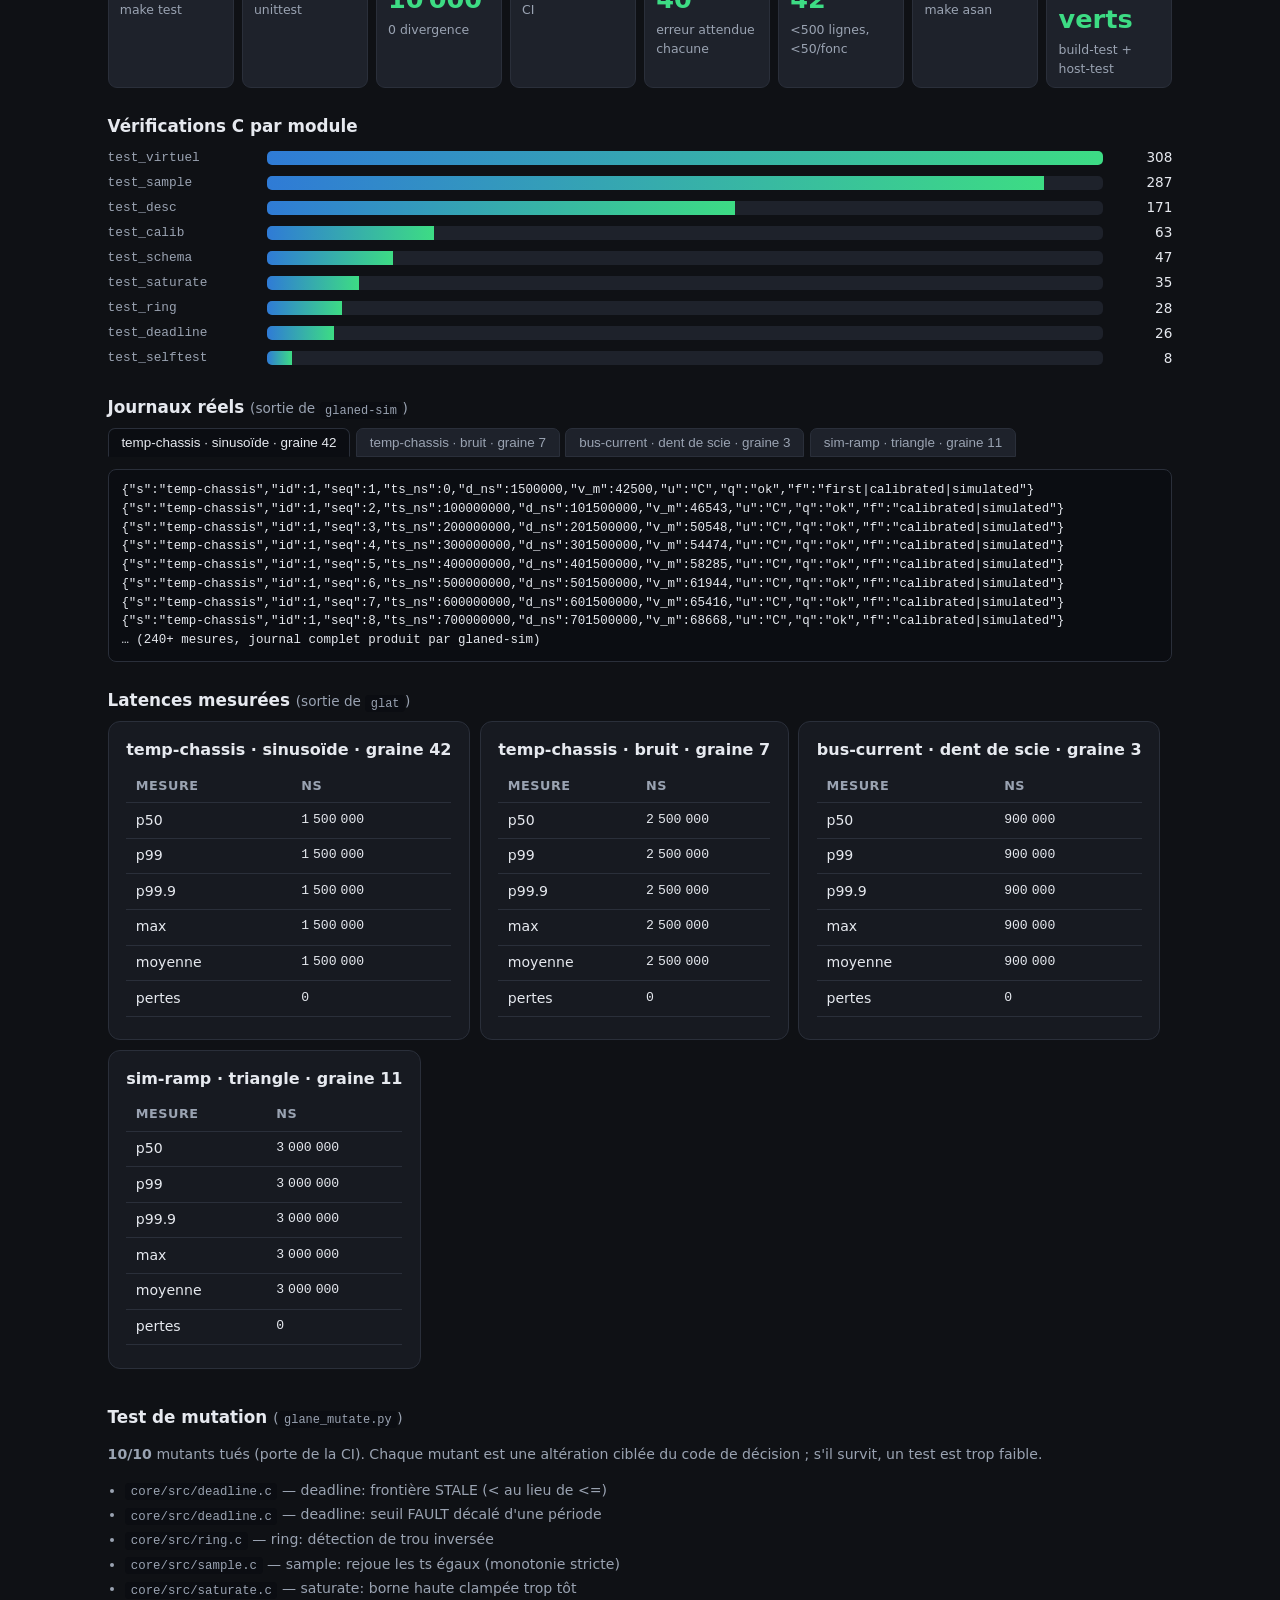
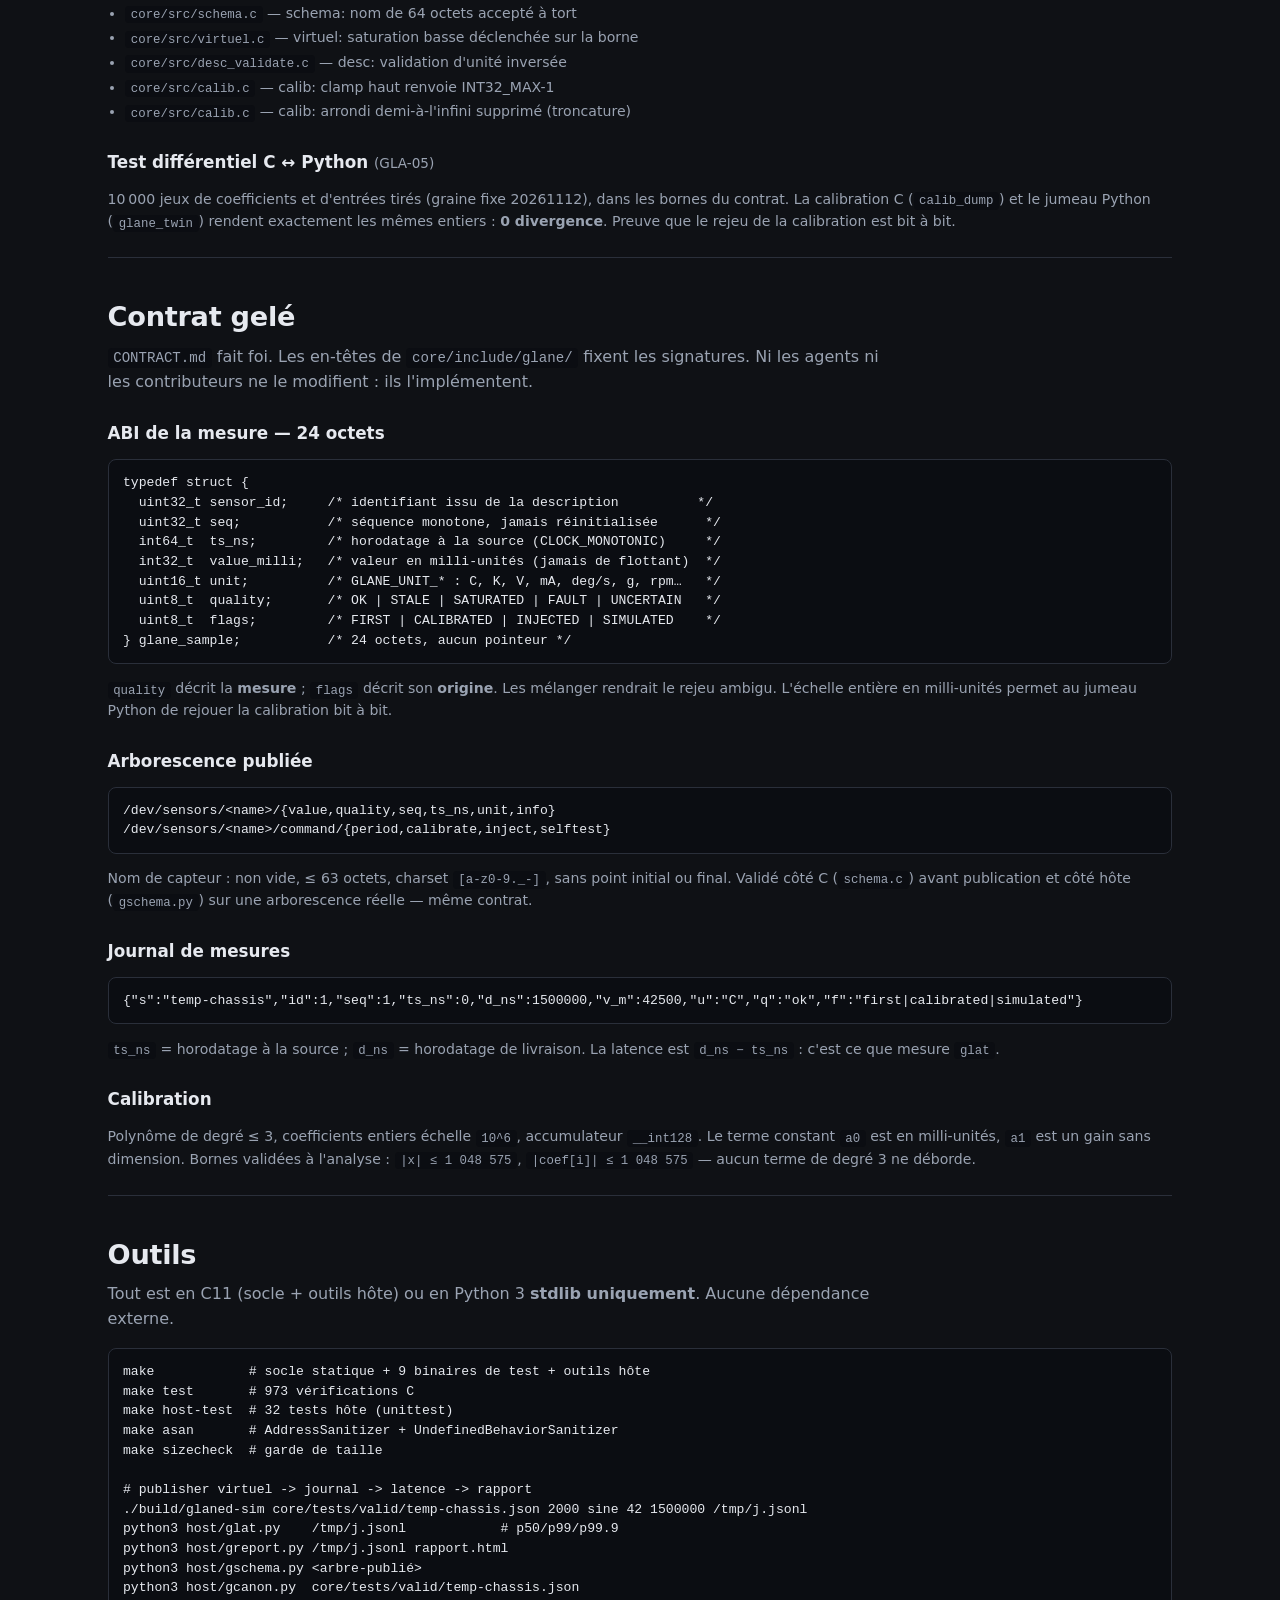
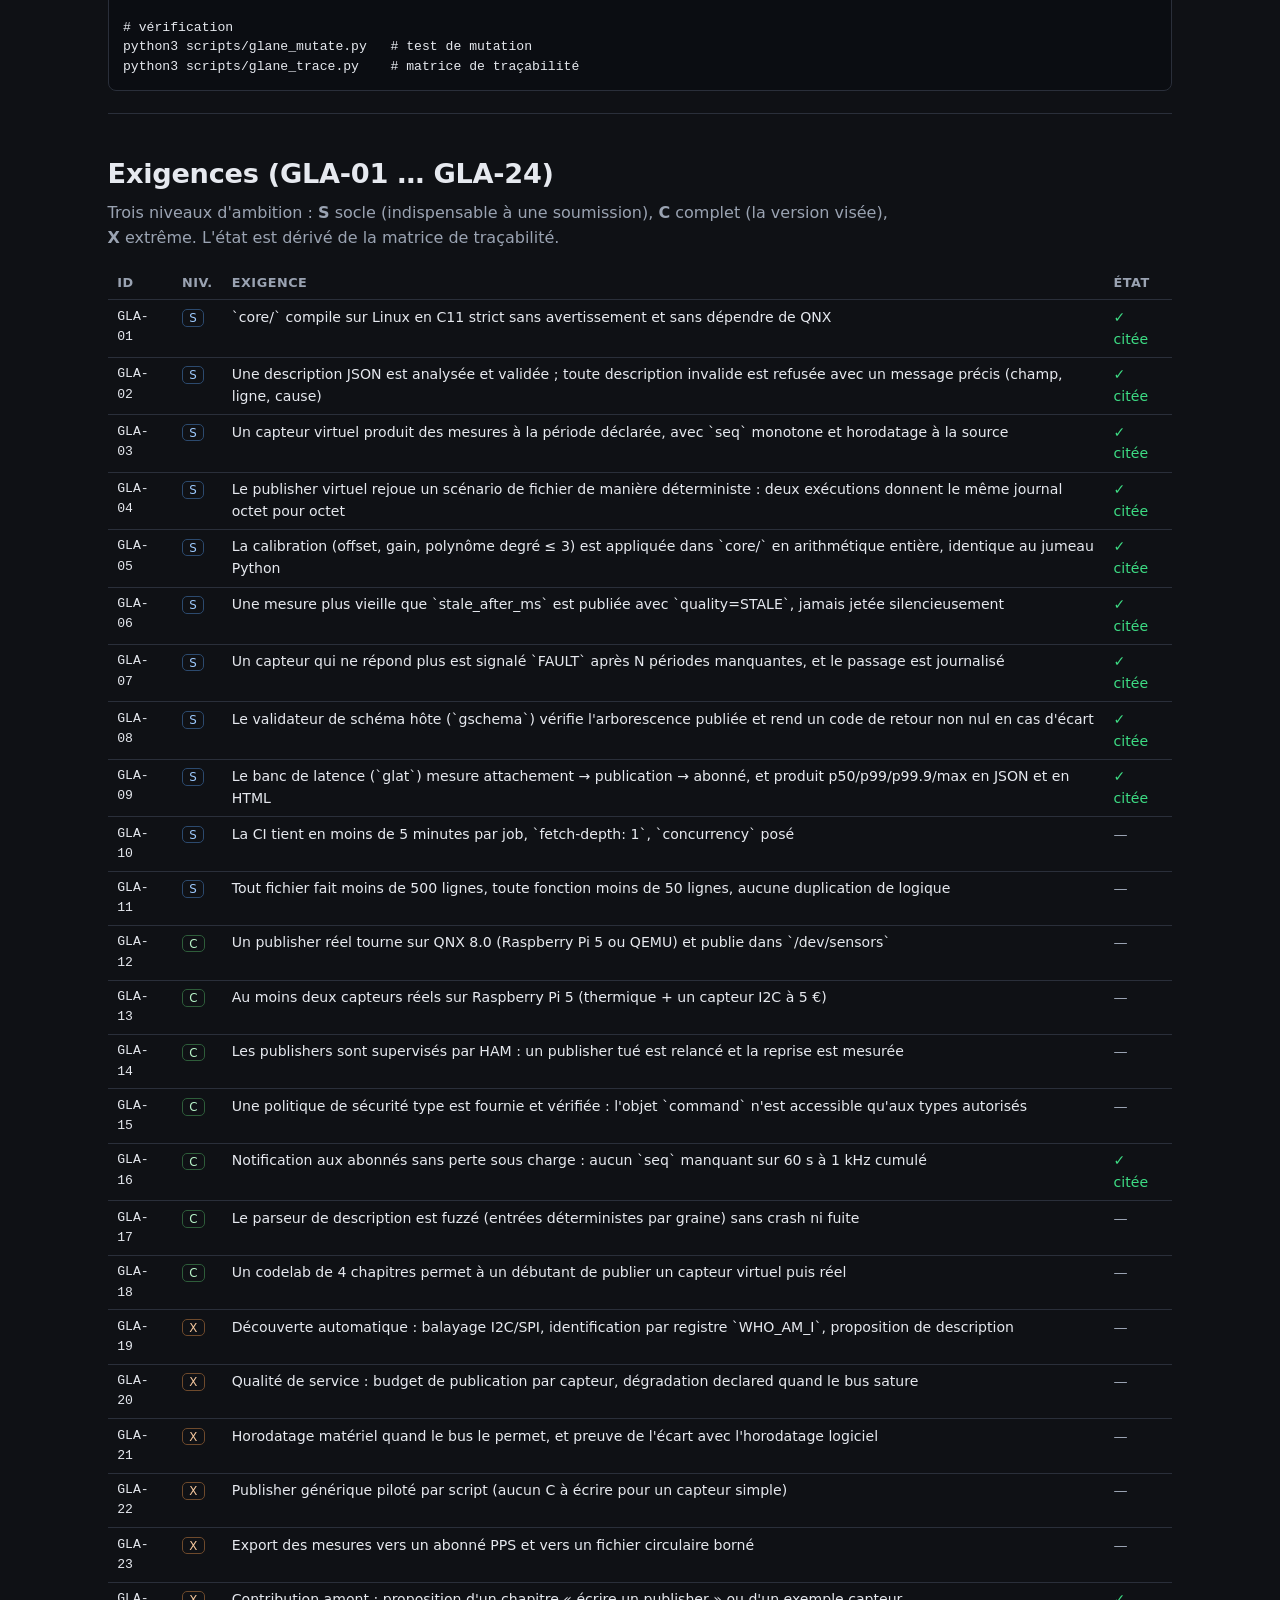
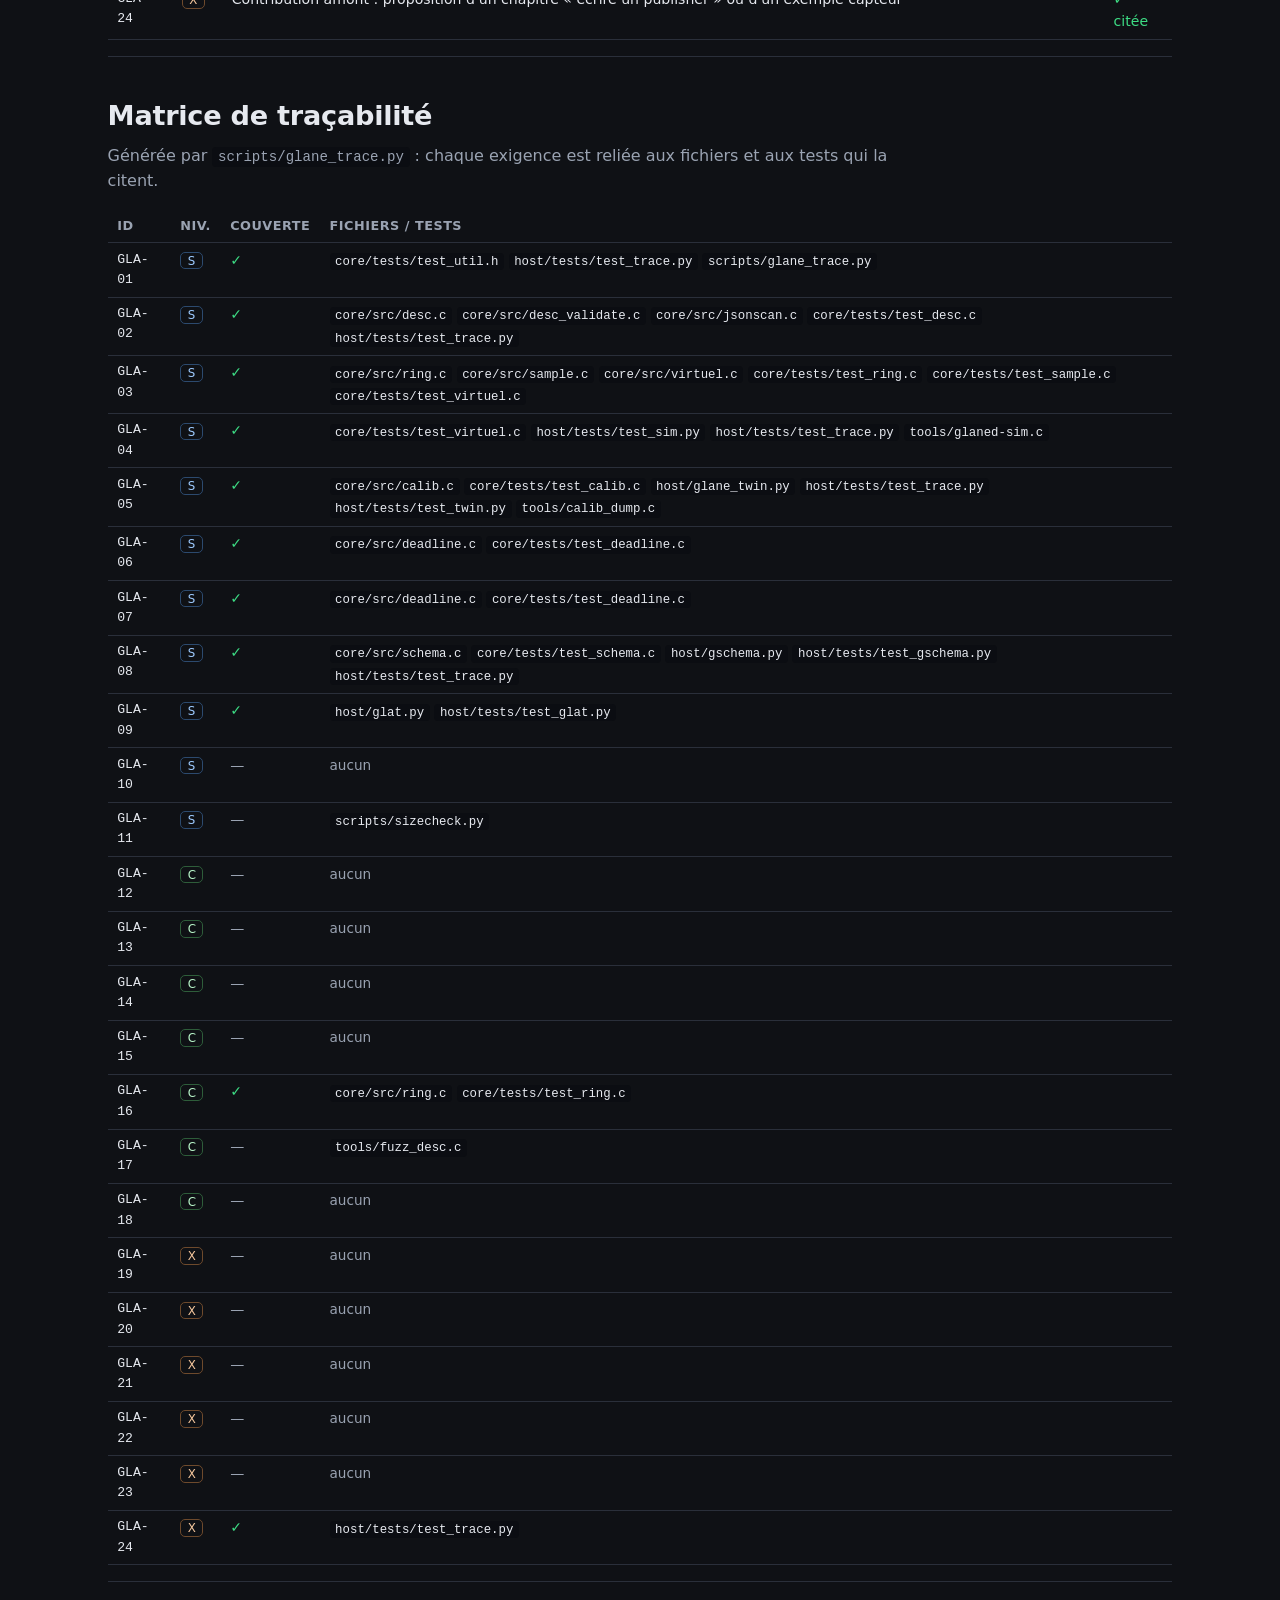
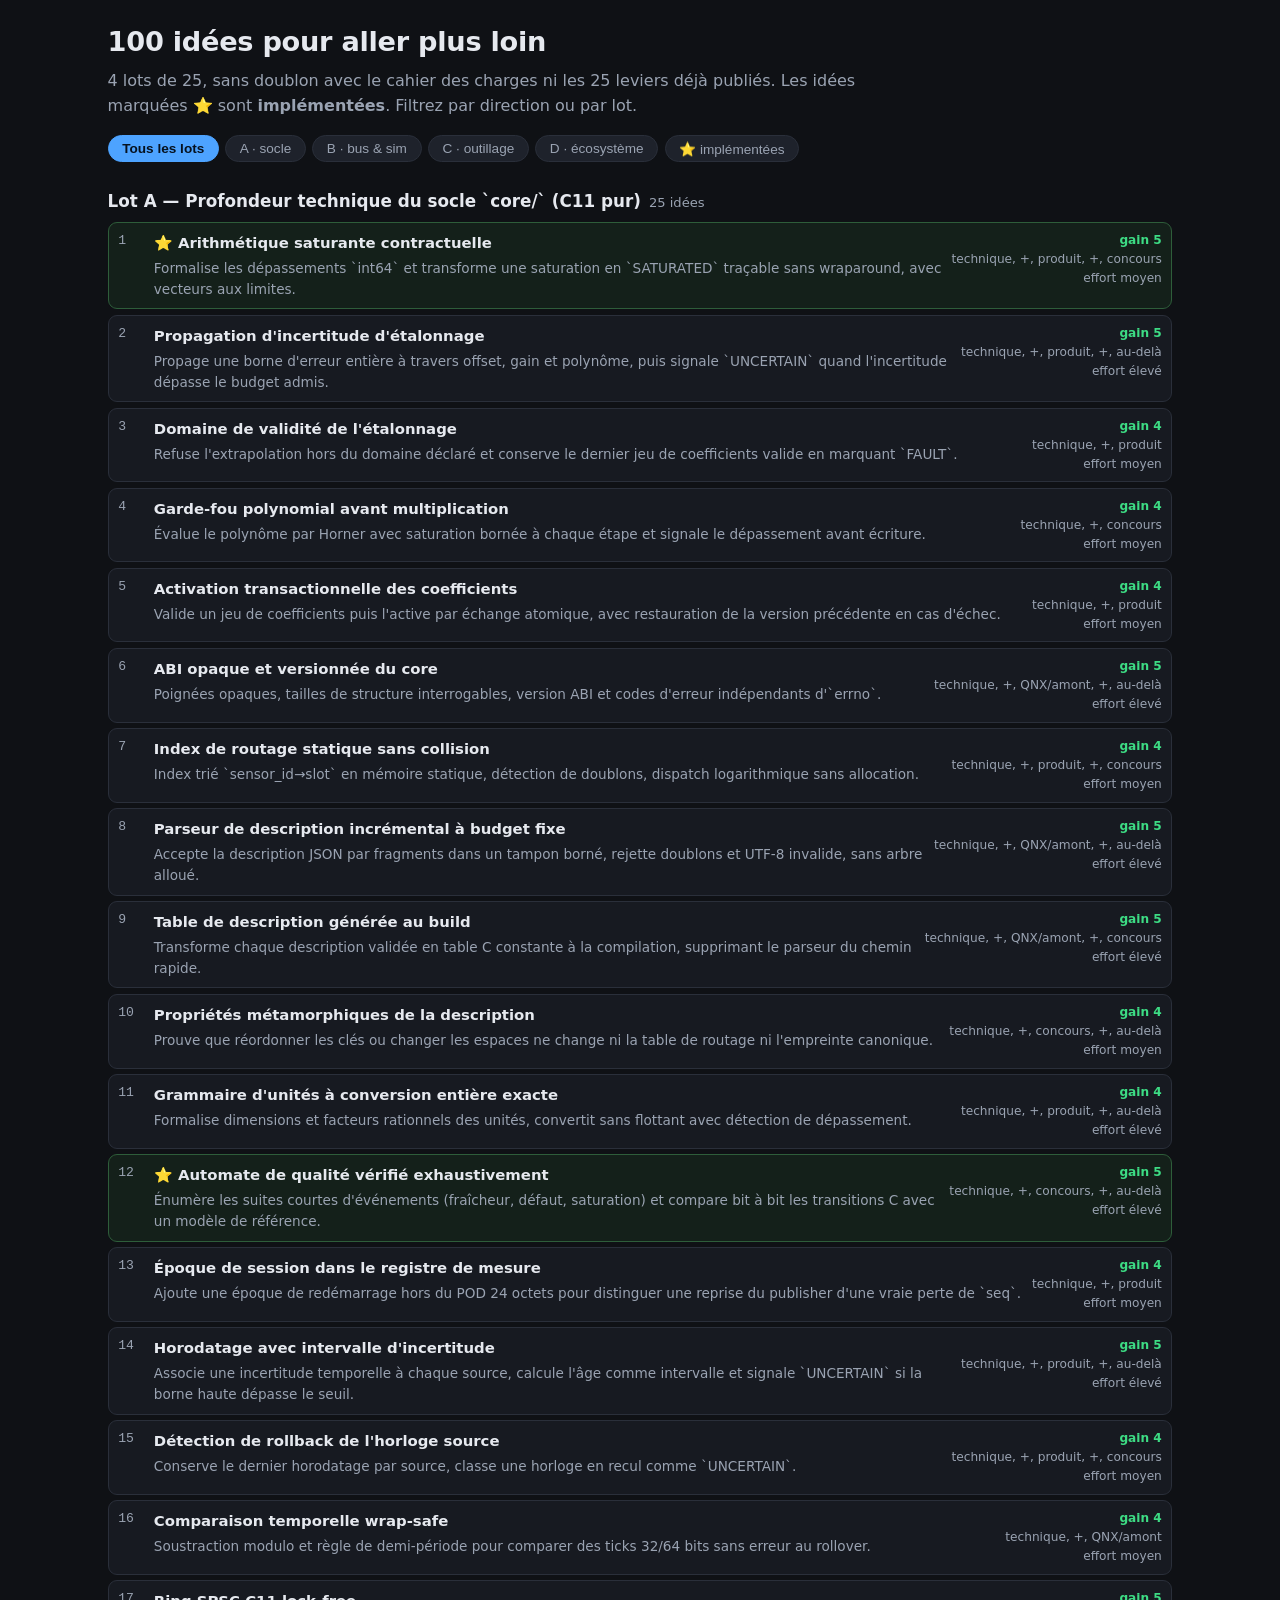
==== commit 6ed552ac: "site: tableau de bord en direct (pause/reprendre) + donnees regenerees (latence QNX p50 = 439 435 ns" ====
--- a/index.html
+++ b/index.html
@@ -194,8 +194,9 @@
                aria-label="commande à envoyer à l'invité QNX">
         <button type="submit">Envoyer ⏎</button>
         <button type="button" data-k="cr">Ctrl-C</button>
-        <button type="button" data-k="tab">Tab</button>
         <button type="button" data-k="spc">Espace</button>
+        <button type="button" id="qnx-pause" title="geler le tableau de bord">⏸ Pause démo</button>
+        <button type="button" id="qnx-rep" title="reprendre le tableau de bord">▶ Reprendre</button>
       </form>
       <p class="small" id="qnx-cmd-etat">Exemples : <code>ls /dev/shmem</code> ·
       <code>cat /dev/shmem/temp-chassis.info</code> · <code>ls /dev/sensors</code></p>
@@ -382,6 +383,16 @@
   var form = document.getElementById("qnx-cmd");
   var champ = document.getElementById("qnx-cmd-t");
   var etat = document.getElementById("qnx-cmd-etat");
+  /* Pause / reprise du tableau de bord affiche sur l'ecran de l'invite. */
+  function cmd(c) {
+    fetch(API + "/type?t=" + encodeURIComponent(c) + "&ret=1")
+      .then(function (r) { return r.text(); })
+      .then(function (x) { etat.textContent = x; });
+  }
+  var pa = document.getElementById("qnx-pause");
+  if (pa) { pa.onclick = function () { cmd("echo pause > /dev/shmem/arret"); }; }
+  var rp = document.getElementById("qnx-rep");
+  if (rp) { rp.onclick = function () { cmd("rm /dev/shmem/arret"); }; }
   if (form && champ) {
     form.addEventListener("submit", function (e) {
       e.preventDefault();
